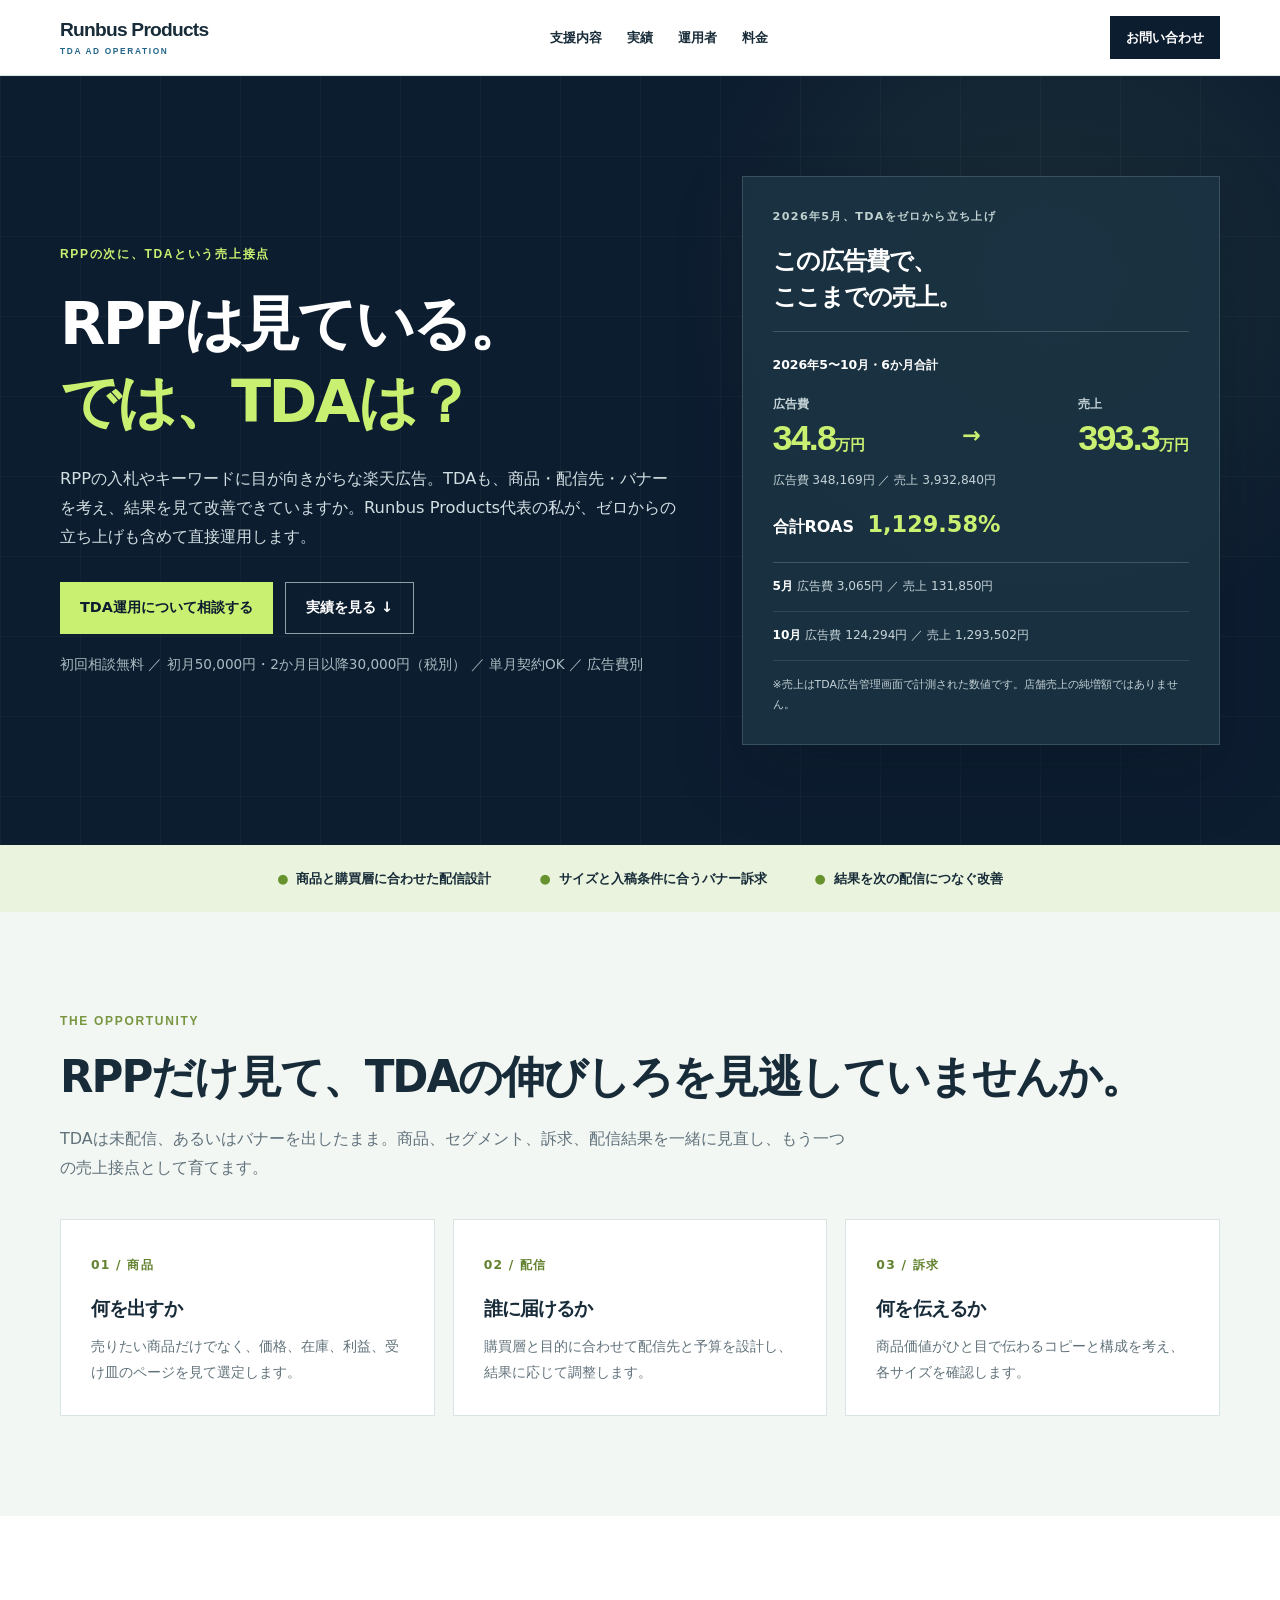
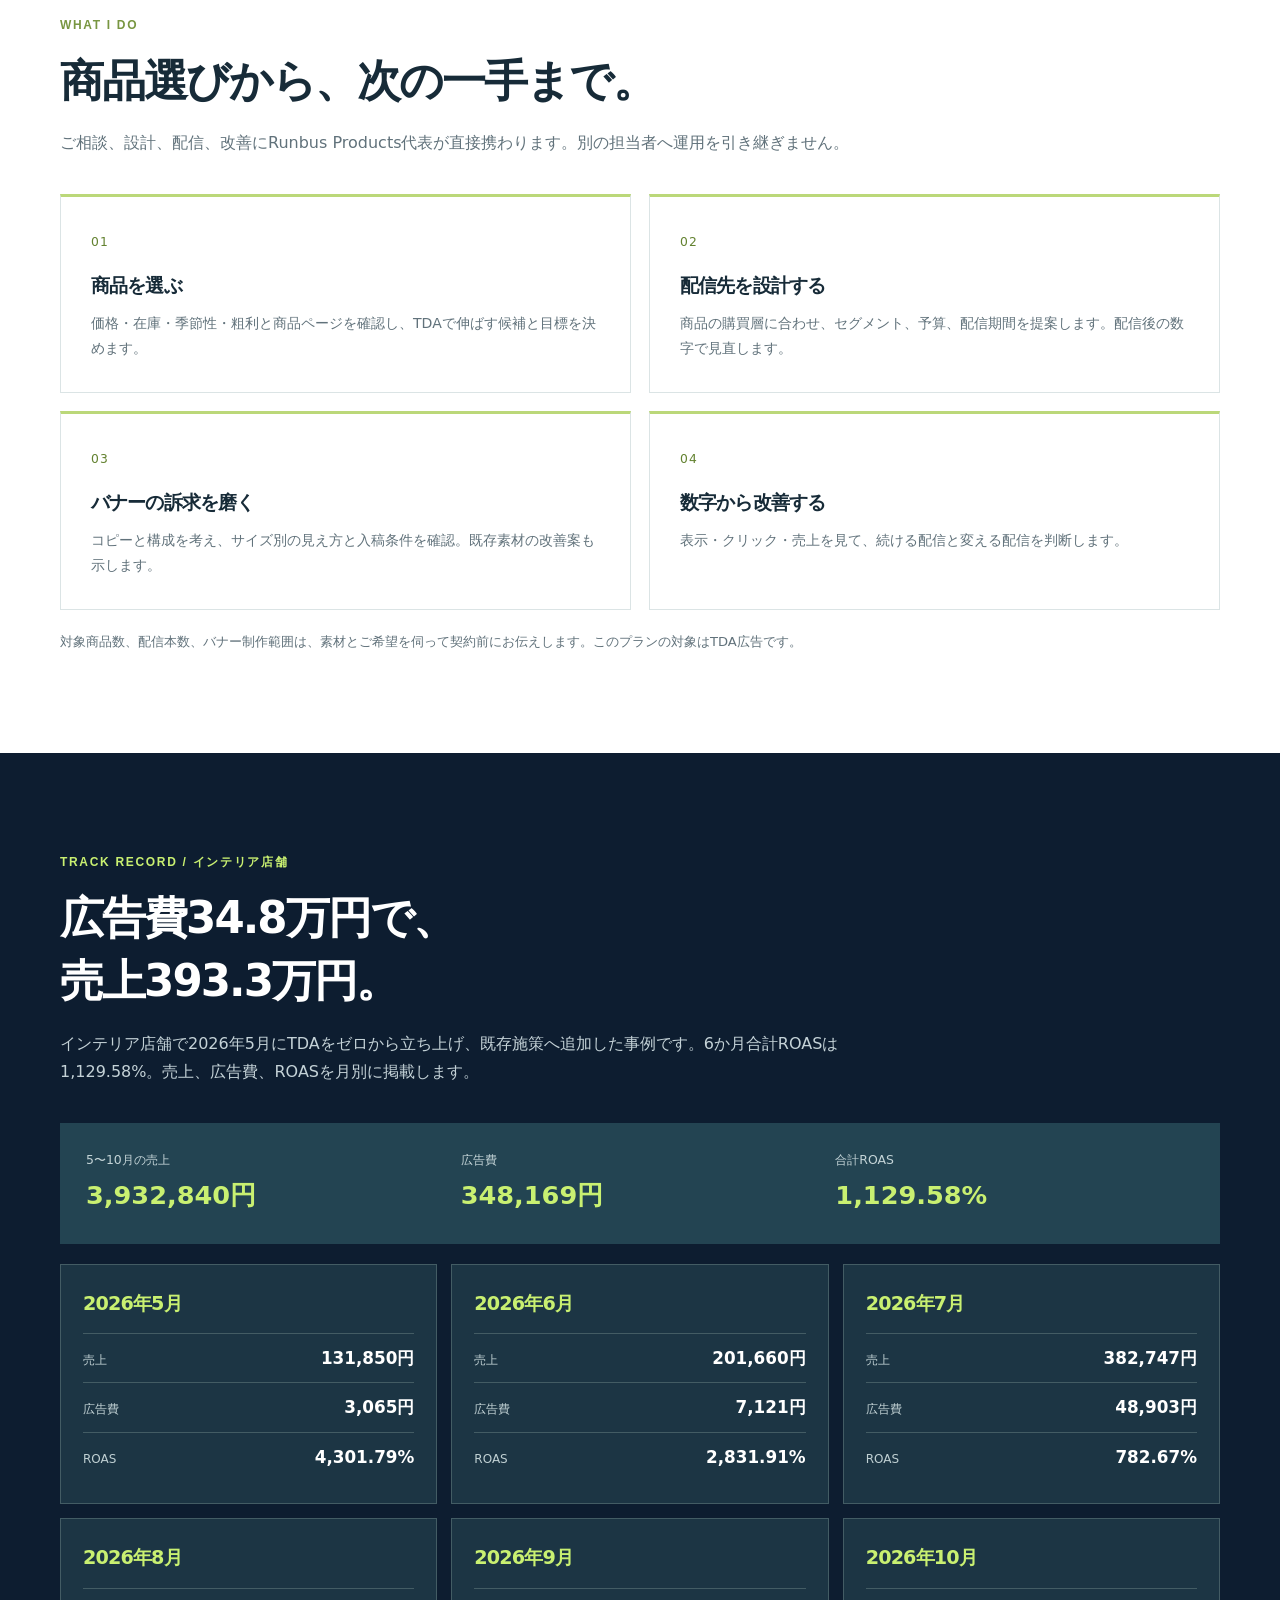
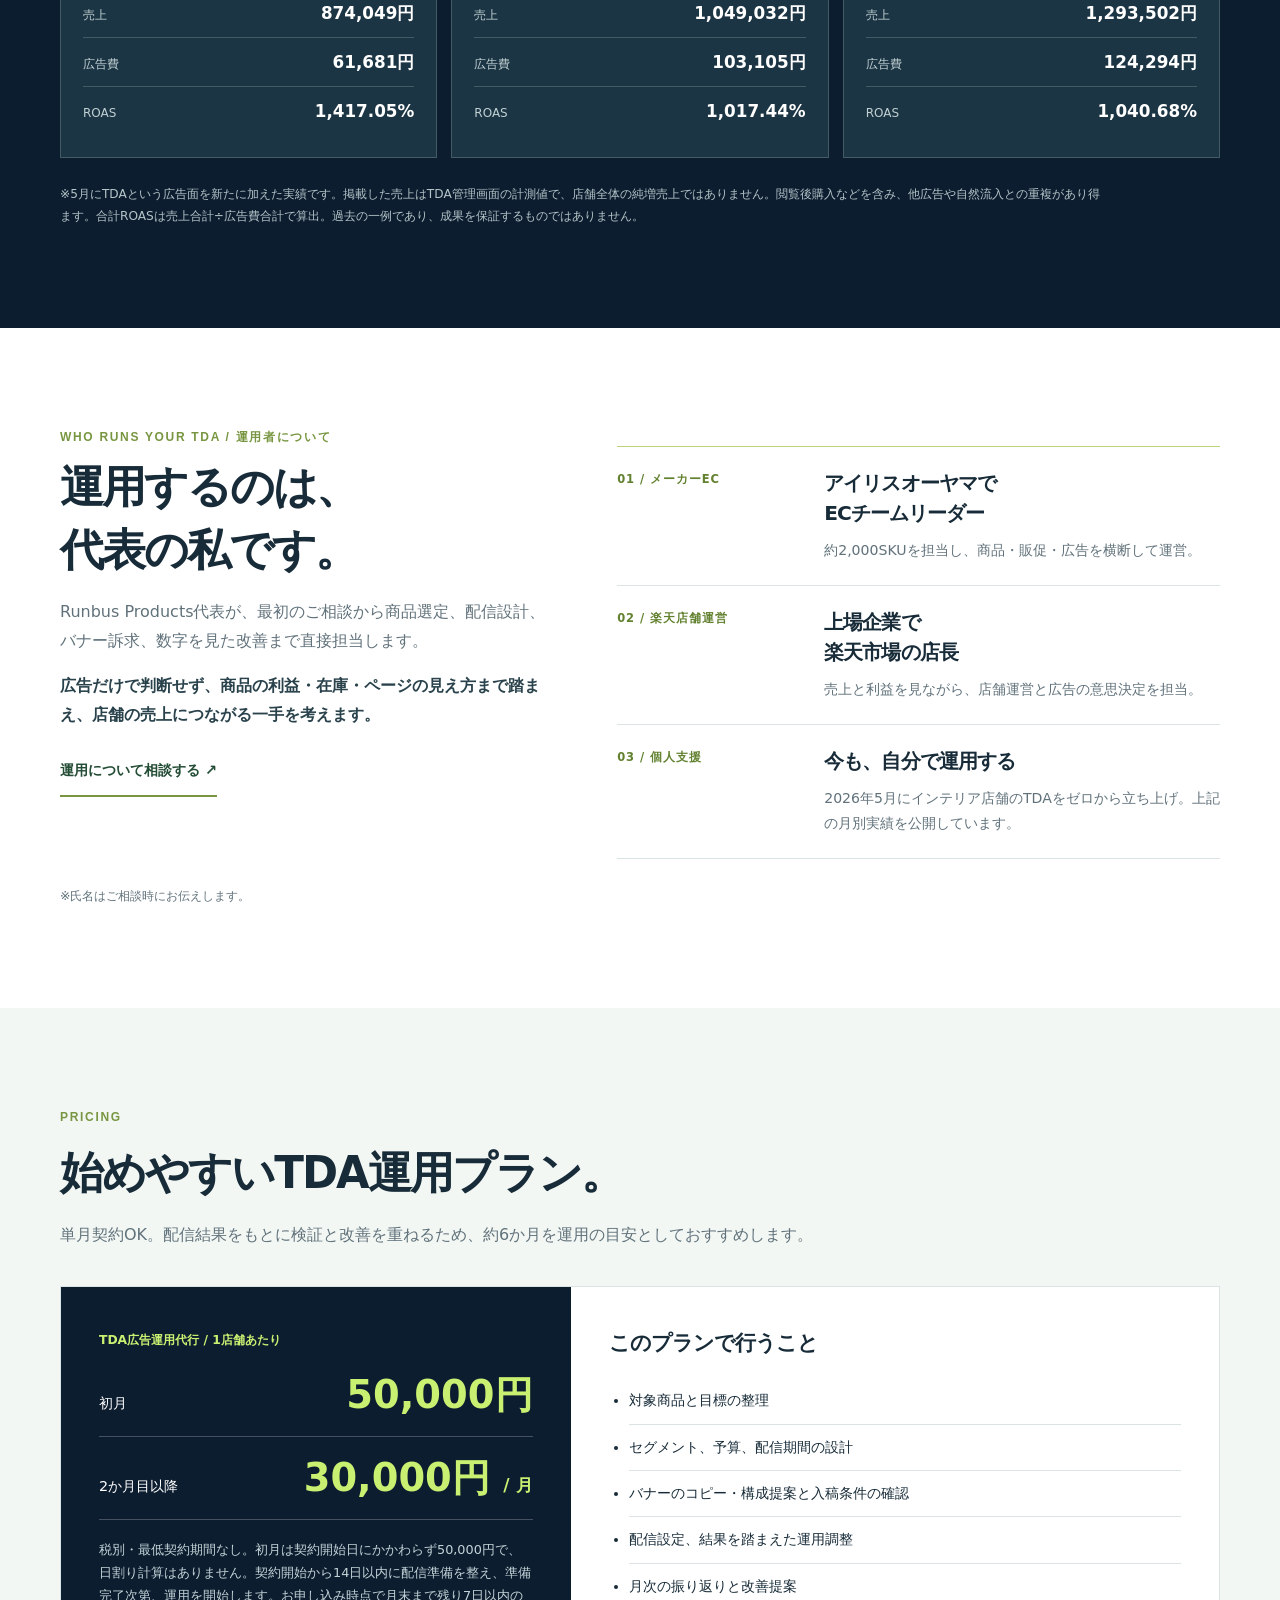
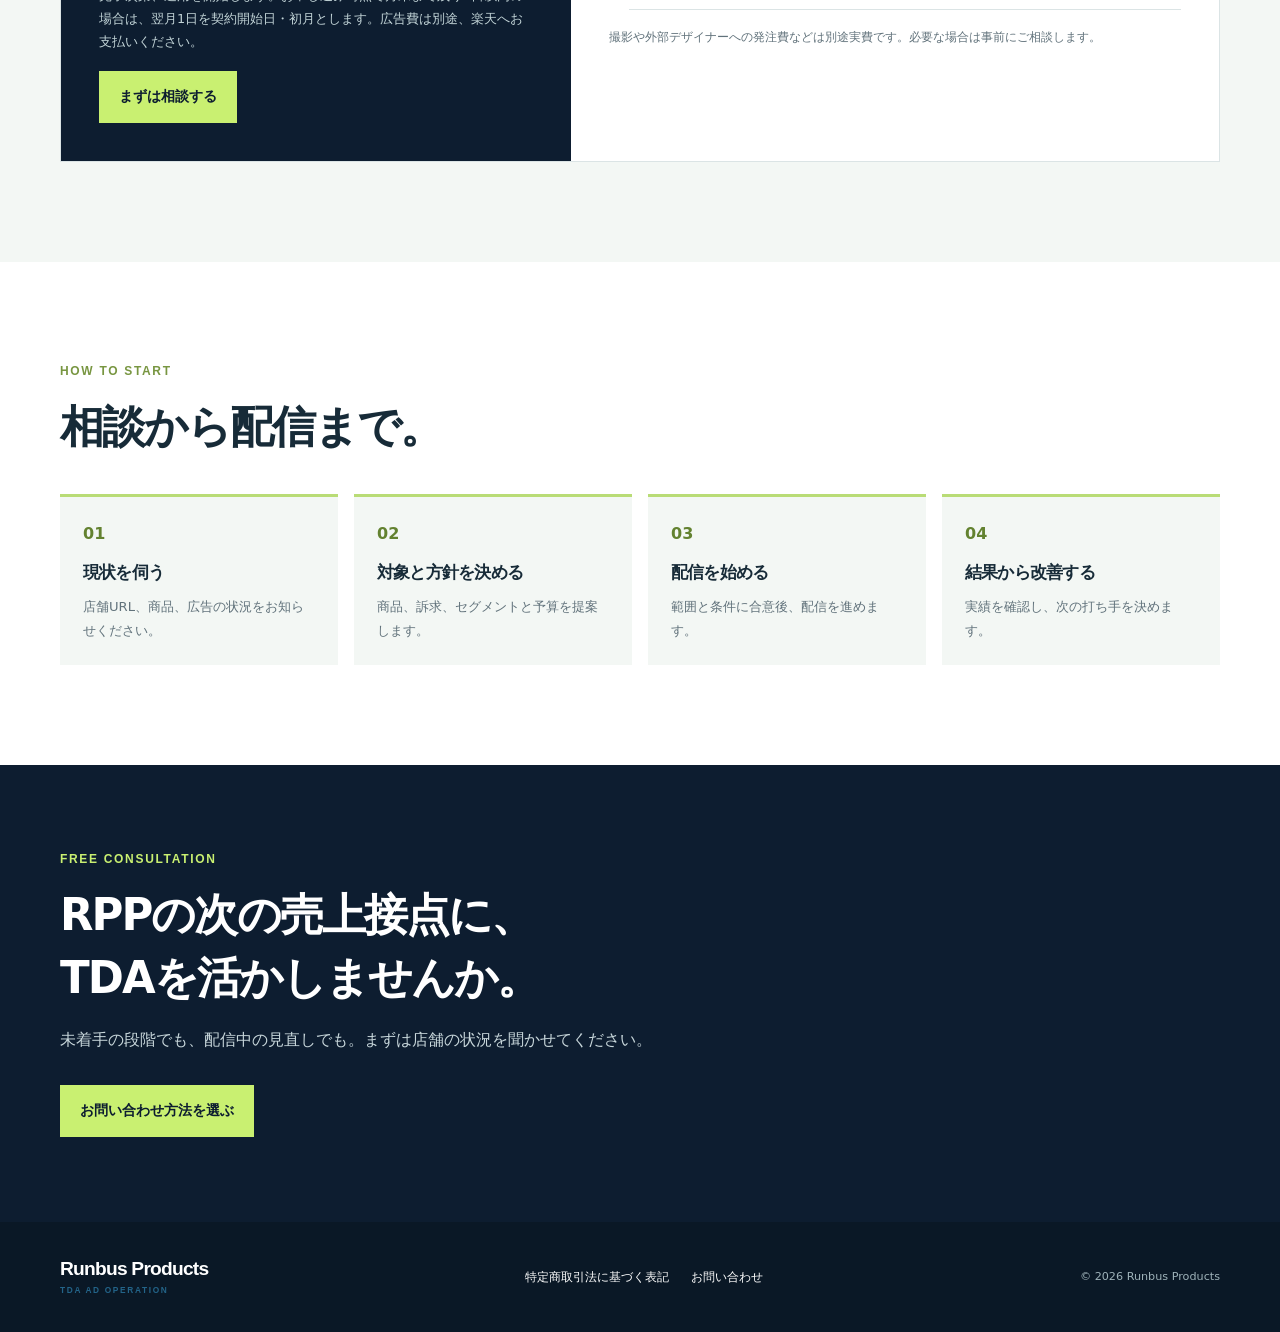
==== index.html @ 8503892c "Add files via upload" ====
<!doctype html>
<html lang="ja"><head><meta charset="utf-8"><meta name="viewport" content="width=device-width,initial-scale=1"><title>楽天TDA広告運用プラン｜Runbus Products</title><meta name="description" content="Runbus Productsの楽天TDA広告運用プラン。代表が直接支援します。"><style>:root{--navy:#102a3c;--deep:#0b1e2c;--blue:#236489;--lime:#d2ec73;--paper:#f8f7f2;--white:#fff;--muted:#53616b;--line:#d9e0e2;--gutter:clamp(1.25rem,5.8vw,6rem)}
*{box-sizing:border-box}html{scroll-behavior:smooth;scroll-padding-top:5rem}body{margin:0;background:var(--paper);color:var(--navy);font-family:"Hiragino Kaku Gothic ProN","Yu Gothic",Meiryo,system-ui,sans-serif;line-height:1.8;-webkit-font-smoothing:antialiased}main{overflow:hidden}a{color:inherit;text-decoration:none}a:focus-visible{outline:3px solid #8bc6e6;outline-offset:4px}p,h1,h2,h3{margin:0}button{font:inherit}::selection{background:var(--lime);color:var(--deep)}
.siteHeader{height:5.8rem;padding:0 var(--gutter);display:flex;align-items:center;justify-content:space-between;gap:2rem;background:var(--paper);border-bottom:1px solid var(--line)}.brand{display:flex;flex-direction:column;line-height:1.15;flex-shrink:0}.brand strong{font:800 1.35rem/1.1 Arial,sans-serif;letter-spacing:-.035em}.brand span{font:700 .6rem/1 Arial,sans-serif;letter-spacing:.23em;color:var(--blue);margin-top:.45rem}.siteHeader nav{display:flex;gap:2.2rem;font-size:.85rem;font-weight:700}.siteHeader nav a:hover,footer a:hover{color:var(--blue)}.headerCta{background:var(--navy);color:#fff;padding:.7rem 1.25rem;font-weight:700;font-size:.85rem;white-space:nowrap}.headerCta span{margin-left:1rem}.headerCta:hover{background:var(--blue)}
.hero{display:grid;grid-template-columns:1.08fr .92fr;min-height:650px;max-width:1760px;margin:auto}.heroCopy{padding:clamp(4rem,8vw,8rem) clamp(2rem,5.8vw,6rem);display:flex;flex-direction:column;justify-content:center}.eyebrow,.sectionEyebrow{font:800 .72rem/1.5 Arial,sans-serif;letter-spacing:.18em;color:var(--blue)}.eyebrow span{display:inline-block;width:1.3rem;border-top:2px solid var(--blue);vertical-align:middle;margin-right:.6rem}.hero h1{font-size:clamp(2.6rem,4.1vw,5.2rem);line-height:1.33;letter-spacing:-.055em;margin:1.8rem 0 1.7rem;font-weight:800}.hero h1 em{font-style:normal;background:linear-gradient(transparent 70%,var(--lime) 70%)}.heroLead{max-width:41rem;font-size:1.05rem;color:#465862}.heroActions{display:flex;align-items:center;gap:2rem;margin-top:2.5rem}.button{display:inline-flex;align-items:center;justify-content:space-between;gap:2.5rem;padding:1rem 1.35rem;font-weight:700}.button.primary{background:var(--navy);color:#fff}.button:hover{background:var(--blue)}.textLink{font-weight:700;border-bottom:1px solid var(--navy);padding:.6rem 0}.textLink span{margin-left:.6rem}.heroFoot{font-size:.78rem;color:var(--muted);margin-top:1.3rem}.heroPanel{position:relative;display:flex;flex-direction:column;justify-content:space-between;background:var(--navy);color:#fff;padding:clamp(2rem,4vw,4rem);overflow:hidden}.heroPanel:before{content:"";position:absolute;width:47vw;height:47vw;border-radius:50%;border:1px solid rgba(210,236,115,.22);right:-20vw;top:-19vw;box-shadow:0 0 0 7vw rgba(210,236,115,.035),0 0 0 14vw rgba(210,236,115,.025)}.heroPanel>p{position:relative;font:800 .8rem/1.4 Arial,sans-serif;letter-spacing:.22em;color:var(--lime)}.heroStatement{position:relative;display:grid;grid-template-columns:8rem 1fr;align-items:center;gap:.3rem 1rem;padding:3rem 0}.heroStatement span{font-size:.75rem;color:#9fb7c3}.heroStatement strong{font-size:clamp(2.6rem,4.3vw,5.4rem);line-height:1.45;letter-spacing:-.05em}.heroPanelBottom{display:flex;justify-content:space-between;align-items:end;position:relative;border-top:1px solid #426070;padding-top:1.5rem;color:#c9d7de}.heroPanelBottom>span:first-child{font-size:.95rem}.heroMark{font:900 3.5rem/1 Arial,sans-serif;color:var(--lime)}.heroMark span{font-size:1rem;margin-left:.1rem}.proofStrip{display:flex;align-items:center;justify-content:center;flex-wrap:wrap;gap:.8rem 3rem;padding:1.2rem var(--gutter);background:var(--lime);font-size:.81rem;font-weight:800}.proofStrip span:before{content:"●";margin-right:.55rem;font-size:.55rem}
.section{padding:clamp(5rem,9vw,9rem) var(--gutter);display:grid;grid-template-columns:minmax(8rem,.25fr) minmax(0,1fr);gap:2rem;max-width:1600px;margin:auto}.sectionLabel{font:800 .8rem/1.3 Arial,sans-serif;letter-spacing:.12em;color:var(--blue);padding-top:.5rem}.sectionLabel span{display:block;margin-top:.5rem;font-size:.65rem}.sectionLabel.light{color:var(--lime)}.sectionEyebrow{margin-bottom:1rem}.section h2,.contact h2{font-size:clamp(2rem,3.4vw,4rem);line-height:1.45;letter-spacing:-.045em;font-weight:800}.intro>div:last-child>p:not(.sectionEyebrow){color:var(--muted);max-width:50rem;margin-top:2rem}.approachSteps{display:grid;grid-template-columns:repeat(3,1fr);gap:1.5rem;margin-top:3rem;border-top:2px solid var(--navy);padding-top:1.7rem}.approachSteps div{display:flex;flex-direction:column;gap:.4rem}.approachSteps b{color:var(--blue);font:800 .75rem Arial,sans-serif}.approachSteps strong{font-size:1.1rem}.approachSteps span{color:var(--muted);font-size:.8rem}
.results{max-width:none;background:var(--deep);color:#fff}.resultsBody{max-width:1150px}.results .sectionEyebrow{color:var(--lime)}.resultsIntro{max-width:46rem;color:#bfd0d8;margin-top:1.4rem}.caseCard{background:#153247;border:1px solid #365367;margin-top:3.5rem;padding:clamp(1.4rem,3.2vw,3rem)}.caseCard.second{margin-top:2rem}.caseHeader{display:grid;grid-template-columns:minmax(0,1.3fr) minmax(15rem,.7fr);gap:2rem;align-items:end;border-bottom:1px solid #3d5a6c;padding-bottom:2rem}.caseNumber{color:var(--lime);font:800 .7rem Arial,sans-serif;letter-spacing:.17em}.caseHeader h3{font-size:clamp(1.5rem,2.2vw,2.5rem);line-height:1.5;margin:.65rem 0;font-weight:800}.caseHeader p{color:#bed0d9;max-width:40rem}.caseHighlight{display:flex;flex-direction:column}.caseHighlight small{color:#bfd0d8}.caseHighlight strong{font:800 clamp(3rem,5vw,5.5rem)/1.25 Arial,sans-serif;color:var(--lime);letter-spacing:-.07em;white-space:nowrap}.caseHighlight strong span{font-size:1.1rem;letter-spacing:0;margin-left:.35rem}.caseHighlight>span{font-size:.72rem;color:#bfd0d8}.chartTitle{display:flex;justify-content:space-between;gap:1rem;align-items:baseline;margin:2rem 0 1rem}.chartTitle b{font-size:.95rem}.chartTitle span{font-size:.75rem;color:#b8cbd5}.chartScroll{overflow-x:auto;scrollbar-color:#7891a2 var(--deep)}.tdaChart{height:290px;min-width:550px;position:relative;display:flex;padding:1.8rem 0 1.8rem 2rem}.chartGrid{position:absolute;inset:1.8rem 0 2.7rem 2rem;display:flex;flex-direction:column;justify-content:space-between;color:#879eac;font-size:.7rem;background:repeating-linear-gradient(to bottom,transparent 0,transparent calc(33.333% - 1px),#456172 calc(33.333% - 1px),#456172 33.333%)}.chartGrid span{position:relative;left:-2rem;transform:translateY(-50%)}.tdaBars{position:relative;z-index:1;display:grid;grid-template-columns:repeat(6,1fr);gap:clamp(.5rem,2vw,2rem);width:100%;align-items:end}.tdaColumn{height:100%;display:flex;flex-direction:column;justify-content:end;text-align:center;min-width:0}.tdaColumn strong{font:800 1rem Arial,sans-serif;color:#fff;white-space:nowrap;margin-bottom:.35rem}.tdaColumn strong small{font-size:.58rem;font-weight:500}.tdaBar{background:linear-gradient(#d2ec73,#99c351);min-height:5px;flex:none}.tdaColumn>span{font-size:.75rem;padding-top:.4rem}.caseFoot{margin-top:1rem}.caseFoot p,.chartNote{font-size:.78rem;color:#bed0d9}.metricTableWrap{overflow-x:auto;margin:1rem 0}.metricTableWrap table{border-collapse:collapse;width:100%;min-width:680px;font-size:.72rem;white-space:nowrap}.metricTableWrap caption{text-align:left;font-weight:800;padding:.6rem 0}.metricTableWrap th,.metricTableWrap td{border-bottom:1px solid #446074;padding:.45rem .5rem;text-align:right}.metricTableWrap th:first-child{text-align:left}.caseCard small{display:block;color:#a8bdc9;font-size:.72rem;line-height:1.7}.storeChart{min-width:840px}.storePlot{position:relative;height:270px;margin:0 1rem 0 3.5rem;border-bottom:1px solid #526b7b}.storeGrid{position:absolute;inset:0 0 1.6rem 0;color:#9db2bf;font-size:.7rem;display:flex;flex-direction:column;justify-content:space-between;background:linear-gradient(to bottom,transparent 0,transparent calc(50% - 1px),#627a89 calc(50% - 1px),#627a89 50%,transparent 50%)}.storeGrid span{position:relative;left:-3.5rem;transform:translateY(-50%)}.salesBars{position:absolute;inset:0;display:grid;grid-template-columns:repeat(10,1fr);gap:1.1rem;align-items:end}.salesColumn{height:100%;display:flex;flex-direction:column;justify-content:end;text-align:center}.salesBar{background:#376d8a;opacity:.85;min-height:5px}.salesColumn span{font-size:.72rem;padding-top:.25rem}.yoyLine{position:absolute;inset:0;width:100%;height:calc(100% - 1.6rem);overflow:visible;pointer-events:none}.storeValues{display:grid;grid-template-columns:repeat(10,1fr);gap:.4rem;margin:1rem 1rem 1.5rem 3.5rem;text-align:center}.storeValues div{display:flex;flex-direction:column}.storeValues span{font-size:.7rem;color:#b9cbd5}.storeValues strong{font:800 .72rem Arial,sans-serif}.storeValues .positive{color:var(--lime)}.storeValues .negative{color:#fac4b4}.chartNote{margin:0 0 1rem}
.experienceLead{max-width:52rem;color:var(--muted);margin:1.8rem 0 2.5rem}.experienceGrid{display:grid;grid-template-columns:1fr 1fr;gap:1rem}.experienceGrid>div{padding:2rem;background:#ecf0ec;border-top:3px solid var(--navy)}.experienceGrid span{display:block;color:var(--blue);font:800 .65rem Arial,sans-serif;letter-spacing:.17em}.experienceGrid strong{display:block;margin:1.3rem 0 .6rem;font-size:1.35rem}.experienceGrid p{color:var(--muted);font-size:.9rem}.experienceNote{font-size:.75rem;color:var(--muted);margin-top:1rem}.challenges{background:#eaf0ec;max-width:none}.challengeList{border-top:2px solid var(--navy);margin:2.5rem 0}.challengeList article{display:grid;grid-template-columns:3rem 1fr 1.5rem;gap:1rem;padding:1.5rem 0;border-bottom:1px solid #bdccc8}.challengeList article>span{color:var(--blue);font:800 .8rem Arial,sans-serif}.challengeList h3{font-size:1.15rem}.challengeList p{color:var(--muted);font-size:.88rem;margin-top:.3rem}.challengeList b{font-weight:400}.scopeText{color:var(--muted);max-width:54rem}
.contact{padding:clamp(4rem,8vw,8rem) var(--gutter);background:var(--blue);color:#fff;display:grid;grid-template-columns:1.2fr .8fr;gap:4rem}.contact .sectionEyebrow{color:var(--lime)}.contact h2{margin-bottom:1.5rem}.contact p:not(.sectionEyebrow){max-width:38rem;color:#dfebf1}.contactActions{display:flex;flex-direction:column;justify-content:center;gap:.8rem}.contactActions a{display:flex;justify-content:space-between;background:#fff;color:var(--navy);padding:1rem 1.2rem;font-weight:800}.contactActions a:first-child{background:var(--lime)}.contactActions a:hover{filter:brightness(.92)}.contactActions small{color:#d3e6ef;line-height:1.7}footer{display:flex;align-items:center;justify-content:space-between;flex-wrap:wrap;gap:1.5rem;padding:2.5rem var(--gutter);background:var(--paper)}footer>div{display:flex;gap:1.5rem;font-size:.78rem}footer small{color:var(--muted)}
.legalPage{max-width:900px;margin:auto;padding:5rem var(--gutter)}.legalPage h1{font-size:clamp(2rem,4vw,3rem);line-height:1.4;margin-bottom:2rem}.legalPage dl{margin:0;border-top:2px solid var(--navy)}.legalPage dl div{display:grid;grid-template-columns:12rem 1fr;gap:2rem;padding:1rem 0;border-bottom:1px solid var(--line)}.legalPage dt{font-weight:800}.legalPage dd{margin:0}.legalPage a{color:var(--blue);text-decoration:underline}.legalIntro{margin-bottom:2rem;color:var(--muted)}
@media(max-width:1050px){.siteHeader nav{display:none}.hero{grid-template-columns:1fr 1fr}.hero h1{font-size:clamp(2.2rem,4vw,3.5rem)}.section{grid-template-columns:8rem 1fr}.caseHeader{grid-template-columns:1fr}.caseHighlight{border-top:1px solid #456272;padding-top:1rem}}
@media(max-width:760px){.hero{grid-template-columns:1fr}.heroCopy{padding:4.5rem var(--gutter)}.heroPanel{min-height:460px}.heroStatement{grid-template-columns:7rem 1fr;padding:2rem 0}.proofStrip{justify-content:flex-start;gap:.3rem 1rem}.proofStrip span{width:calc(50% - .5rem);font-size:.7rem}.section{display:block}.sectionLabel{margin-bottom:2.5rem}.sectionLabel span{display:inline;margin-left:.7rem}.approachSteps{grid-template-columns:1fr;gap:1.5rem}.experienceGrid,.contact{grid-template-columns:1fr}.contact{gap:2rem}.contactActions{max-width:34rem}}
@media(max-width:520px){.siteHeader{height:4.8rem}.brand strong{font-size:1.05rem}.brand span{font-size:.52rem}.headerCta{padding:.55rem .7rem;font-size:.75rem}.headerCta span{margin-left:.3rem}.hero h1{font-size:clamp(2.1rem,8.3vw,3rem)}.heroLead{font-size:.94rem}.heroActions{gap:1.2rem;flex-wrap:wrap}.heroPanel{min-height:390px}.heroStatement strong{font-size:2.6rem}.proofStrip span{width:100%}.section{padding-top:4.7rem;padding-bottom:4.7rem}.section h2,.contact h2{font-size:1.9rem}.caseCard{padding:1.25rem;margin-inline:-.35rem}.chartTitle{flex-direction:column;gap:.2rem}.caseHighlight strong{font-size:3.4rem}.experienceGrid>div{padding:1.4rem}.challengeList article{grid-template-columns:2rem 1fr 1rem;gap:.5rem}.legalPage{padding-block:3rem}.legalPage dl div{grid-template-columns:1fr;gap:.3rem}footer{align-items:flex-start;flex-direction:column}}
@media(prefers-reduced-motion:reduce){html{scroll-behavior:auto}}
.tdaEntry{background:#eaf3dd;display:flex;align-items:center;justify-content:space-between;gap:3rem;padding:clamp(3rem,6vw,5rem) var(--gutter)}.tdaEntry>div{max-width:760px}.tdaEntryKicker{font:800 .7rem Arial,sans-serif;letter-spacing:.14em;color:#537b29}.tdaEntry h2{font-size:clamp(2rem,3.4vw,3.2rem);line-height:1.35;margin:1rem 0}.tdaEntry p{color:#455960}.tdaEntry>a{background:var(--navy);color:#fff;white-space:nowrap;padding:1rem 1.3rem;font-weight:800}.tdaEntry>a span{margin-left:1.5rem}.tdaEntry>a:hover{background:var(--blue)}@media(max-width:760px){.tdaEntry{align-items:flex-start;flex-direction:column;gap:1.5rem}.tdaEntry>a{white-space:normal}}

.tdaPage{background:#fff;color:#172b38;line-height:1.8}.tdaPage *{box-sizing:border-box}.tdaWrap{max-width:1160px;width:calc(100% - 48px);margin:auto}.tdaHeader{min-height:76px;display:flex;align-items:center;justify-content:space-between;gap:24px;padding:12px max(24px,calc((100vw - 1160px)/2));border-bottom:1px solid #dbe4e5;background:#fff}.tdaBrand{font:900 1.2rem/1.15 Arial,sans-serif;letter-spacing:-.04em;white-space:nowrap}.tdaBrand small{display:block;font-size:.52rem;letter-spacing:.2em;color:#236489;margin-top:6px}.tdaHeader nav{display:flex;gap:25px;font-size:.82rem;font-weight:800}.tdaHeader a:hover,.tdaFooter a:hover{color:#537b29}.tdaHeaderAction{background:#0d1d30;color:#fff;padding:10px 16px;font-size:.8rem;font-weight:800;white-space:nowrap}.tdaHeaderAction:hover{color:#c9f071!important}.tdaHero{background:#0d1d30;color:#fff;background-image:linear-gradient(#d7fcdd08 1px,transparent 1px),linear-gradient(90deg,#d7fcdd08 1px,transparent 1px);background-size:80px 80px}.tdaHeroInner{max-width:1160px;width:calc(100% - 48px);margin:auto;display:grid;grid-template-columns:1.13fr .87fr;align-items:center;gap:60px;padding:100px 0}.tdaKicker{color:#789641;font:850 .75rem/1.5 Arial,sans-serif;letter-spacing:.14em;text-transform:uppercase}.tdaHero .tdaKicker,.tdaResults .tdaKicker,.tdaEnd .tdaKicker{color:#c9f071}.tdaPage h1,.tdaPage h2,.tdaPage h3{letter-spacing:-.045em}.tdaHero h1{font-size:clamp(2.5rem,4.6vw,4rem);line-height:1.33;margin:22px 0;font-weight:900}.tdaHero h1 em{font-style:normal;color:#c9f071}.tdaHeroLead{color:#d2dfe2;font-size:1.02rem;max-width:630px}.tdaActions{display:flex;gap:12px;flex-wrap:wrap;margin-top:30px}.tdaButton{display:inline-flex;justify-content:center;align-items:center;min-height:52px;padding:12px 20px;font-weight:850;font-size:.9rem;transition:transform .2s;line-height:1.5}.tdaButton:hover{transform:translateY(-2px)}.tdaLime{background:#c9f071;color:#0d1d30}.tdaOutline{border:1px solid #8ca0a8;color:#fff}.tdaHeroNote{color:#a9bbc0;font-size:.75rem;margin-top:18px}.tdaHeroBoard{border:1px solid #66808966;background:#1b3343e8;padding:30px;box-shadow:0 30px 60px #07131e44}.tdaBoardLabel{font-size:.7rem;letter-spacing:.12em;font-weight:800;color:#c0d1d0}.tdaHeroBoard h2{font-size:1.5rem;line-height:1.5;margin:16px 0}.tdaBoardMetric{border-block:1px solid #78909a66;padding:18px 0}.tdaBoardMetric span{font-size:.78rem;font-weight:800}.tdaBoardMetric strong{display:block;color:#c9f071;font:900 clamp(2.5rem,4vw,3.3rem)/1.3 Arial,sans-serif;letter-spacing:-.05em}.tdaBoardMetric strong small{font-size:.5em}.tdaBoardMetric p,.tdaBoardRows p,.tdaHeroBoard>small{font-size:.76rem;color:#c5d3d7}.tdaBoardRows p{border-bottom:1px solid #647d834f;padding:13px 0;margin:0}.tdaBoardRows b{color:#fff}.tdaHeroBoard>small{display:block;margin-top:14px;font-size:.68rem}.tdaRibbon{display:flex;justify-content:center;gap:3rem;padding:22px 24px;background:#eaf3dd;font-size:.8rem;font-weight:800}.tdaRibbon span:before{content:"●";color:#67932e;margin-right:.5rem}.tdaSection{padding:100px 0;scroll-margin-top:20px}.tdaSection h2,.tdaEnd h2{font-size:clamp(2rem,3.4vw,2.8rem);line-height:1.45;margin:16px 0}.tdaLead{color:#61727b;max-width:800px;margin-bottom:36px}.tdaProblem,.tdaPriceSection{background:#f3f7f4}.tdaThree{display:grid;grid-template-columns:repeat(3,1fr);gap:18px}.tdaThree article,.tdaServiceGrid article{background:#fff;border:1px solid #dbe4e5;padding:30px}.tdaThree b,.tdaServiceGrid span{font-size:.77rem;color:#638230;letter-spacing:.1em}.tdaThree h3,.tdaServiceGrid h3{font-size:1.2rem;margin:13px 0 8px}.tdaThree p,.tdaServiceGrid p{font-size:.88rem;color:#61727b}.tdaServiceGrid{display:grid;grid-template-columns:repeat(2,1fr);gap:18px}.tdaServiceGrid article{border-top:3px solid #bbd879}.tdaServiceFoot{margin-top:20px;color:#61727b;font-size:.82rem}.tdaResults{background:#0d1d30;color:#fff}.tdaResults .tdaLead{color:#c4d2d7}.tdaTotals{display:grid;grid-template-columns:repeat(3,1fr);gap:16px;background:#234452;padding:26px;margin:36px 0 20px}.tdaTotals small{display:block;color:#c4d4d7;font-size:.78rem}.tdaTotals strong{display:block;color:#c9f071;font-size:clamp(1.15rem,2vw,1.7rem);white-space:nowrap}.tdaMonthGrid{display:grid;grid-template-columns:repeat(3,1fr);gap:14px}.tdaMonthGrid article{background:#1c3544;border:1px solid #435c64;padding:22px}.tdaMonthGrid h3{color:#c9f071;font-size:1.2rem;margin-bottom:12px}.tdaMonthGrid dl{margin:0}.tdaMonthGrid dl div{display:flex;justify-content:space-between;align-items:baseline;gap:8px;border-top:1px solid #435c64;padding:9px 0}.tdaMonthGrid dt{font-size:.75rem;color:#c0d0d3}.tdaMonthGrid dd{margin:0;font-size:1.05rem;font-weight:800;white-space:nowrap}.tdaResultsNote{font-size:.76rem;color:#b4c4c7;margin-top:26px;max-width:1050px}.tdaPricing{display:grid;grid-template-columns:.88fr 1.12fr;border:1px solid #dbe4e5;background:#fff}.tdaPriceCard{background:#0d1d30;color:#fff;padding:38px}.tdaPriceCard>span{font-size:.77rem;color:#c9f071;font-weight:800}.tdaPriceCard>div{display:flex;justify-content:space-between;align-items:baseline;gap:8px;padding:18px 0;border-bottom:1px solid #ffffff3b}.tdaPriceCard small{font-size:.9rem}.tdaPriceCard strong{font-size:clamp(1.8rem,3vw,2.6rem);line-height:1.2;white-space:nowrap;color:#c9f071}.tdaPriceCard em{font-size:.45em;font-style:normal}.tdaPriceCard p{font-size:.8rem;color:#c2d4d7;margin:18px 0}.tdaPriceDetails{padding:38px}.tdaPriceDetails h3{font-size:1.3rem}.tdaPriceDetails ul{padding-left:1.3rem}.tdaPriceDetails li{padding:10px 0;border-bottom:1px solid #dbe4e5;font-size:.88rem}.tdaPriceDetails p{font-size:.78rem;color:#61727b}.tdaFlow{background:#fff}.tdaFour{display:grid;grid-template-columns:repeat(4,1fr);gap:16px;margin-top:35px}.tdaFour div{padding:23px;background:#f3f7f4;border-top:3px solid #b9dc76}.tdaFour b{color:#638230}.tdaFour h3{font-size:1.05rem;margin:8px 0}.tdaFour p{font-size:.82rem;color:#61727b}.tdaBeyond{background:#eaf3dd}.tdaBeyond p:not(.tdaKicker){max-width:800px;color:#455960}.tdaBeyond a{display:inline-block;background:#0d1d30;color:#fff;padding:14px 20px;font-weight:800;margin-top:24px}.tdaEnd{background:#0d1d30;color:#fff;padding:85px 0}.tdaEnd p:not(.tdaKicker){color:#c8d7db}.tdaFooter{background:#0a1826;color:#fff;display:flex;justify-content:space-between;align-items:center;gap:24px;padding:36px max(24px,calc((100vw - 1160px)/2))}.tdaFooter>div{display:flex;gap:22px;font-size:.78rem}.tdaFooter>small{font-size:.7rem;color:#9eb2b9}
@media(max-width:980px){.tdaHeader nav{gap:12px}.tdaHeroInner{gap:24px}.tdaMonthGrid{grid-template-columns:repeat(2,1fr)}.tdaFour{grid-template-columns:repeat(2,1fr)}}
@media(max-width:720px){.tdaHeader{min-height:66px}.tdaHeader nav{display:none}.tdaHeroInner{display:block;padding:65px 0}.tdaHeroBoard{margin-top:38px}.tdaRibbon{display:block;padding:12px 24px}.tdaRibbon span{display:block;padding:8px 0}.tdaSection{padding:70px 0}.tdaThree,.tdaServiceGrid,.tdaPricing{grid-template-columns:1fr}.tdaTotals{gap:6px;padding:18px}.tdaTotals strong{font-size:clamp(.85rem,3.4vw,1.3rem)}.tdaFooter{align-items:flex-start;flex-direction:column}}
@media(max-width:520px){.tdaWrap,.tdaHeroInner{width:calc(100% - 36px)}.tdaHeader{padding:10px 18px}.tdaBrand{font-size:1rem}.tdaHeaderAction{font-size:.72rem;padding:8px 10px}.tdaHero h1{font-size:clamp(2.2rem,9vw,3rem)}.tdaHeroBoard{padding:22px}.tdaActions .tdaButton{width:100%}.tdaThree article,.tdaServiceGrid article{padding:22px}.tdaMonthGrid{grid-template-columns:1fr}.tdaTotals{grid-template-columns:1fr;gap:12px}.tdaTotals strong{font-size:1.45rem}.tdaFour{gap:10px}.tdaFour div{padding:15px}.tdaPriceCard,.tdaPriceDetails{padding:26px}.tdaPriceCard strong{font-size:1.8rem}.tdaFooter>div{flex-wrap:wrap}}
@media(prefers-reduced-motion:reduce){.tdaButton{transition:none}}
.tdaMoneyFlow{display:flex;align-items:end;gap:10px;justify-content:space-between;margin:14px 0 8px}.tdaMoneyFlow>div{min-width:0}.tdaMoneyFlow small{display:block;color:#c5d3d7;font-size:.78rem;font-weight:800}.tdaMoneyFlow strong{font-size:clamp(1.8rem,2.8vw,2.6rem);white-space:nowrap}.tdaMoneyFlow strong em{font-size:.43em;font-style:normal;letter-spacing:0}.tdaMoneyFlow>span{font-size:1.4rem;color:#c9f071;padding-bottom:7px}.tdaBoardMetric .tdaBoardRoas{font-size:1rem;font-weight:800;color:#fff;margin-top:12px}.tdaBoardRoas b{font-size:1.4rem;color:#c9f071;margin-left:8px}
@media(max-width:520px){.tdaMoneyFlow strong{font-size:clamp(1.7rem,8vw,2.4rem)}.tdaMoneyFlow{gap:4px}.tdaMoneyFlow>span{font-size:1.1rem}}

/* Keep the headline numbers and their units together across narrow screens. */
.tdaNoBreak{display:inline-block;white-space:nowrap}.tdaSection h2,.tdaEnd h2{text-wrap:balance}.tdaHeroNote{font-size:.85rem}
@media(max-width:520px){.tdaHero h1{font-size:clamp(1.9rem,8.4vw,2.75rem)}.tdaHeroBoard h2{font-size:clamp(1.15rem,5.4vw,1.5rem)}.tdaSection h2{font-size:clamp(1.65rem,7vw,2.1rem)}.tdaEnd h2{font-size:clamp(1.6rem,6.8vw,2rem)}.tdaPriceCard>div{align-items:flex-start;flex-direction:column;gap:4px}.tdaPriceCard strong{font-size:clamp(1.8rem,8vw,2.3rem)}}

/* Entrance and scroll motion are progressive: the page stays readable without JS. */
@keyframes tdaEnter{from{opacity:0;transform:translateY(18px)}to{opacity:1;transform:translateY(0)}}
@keyframes tdaFloat{0%,100%{transform:translate3d(0,0,0)}50%{transform:translate3d(-24px,18px,0)}}
@keyframes tdaNudge{0%,100%{transform:translateX(0)}50%{transform:translateX(5px)}}
.tdaHero{position:relative;overflow:hidden}.tdaHero:after{content:"";pointer-events:none;position:absolute;right:-9rem;top:-11rem;width:min(60vw,750px);height:min(60vw,750px);border-radius:50%;background:radial-gradient(circle,#b2e17e16,transparent 69%);animation:tdaFloat 13s ease-in-out infinite}.tdaHeroInner{position:relative;z-index:1}
.tdaHero .tdaKicker{animation:tdaEnter .6s .05s both}.tdaHero h1{animation:tdaEnter .7s .14s both}.tdaHeroLead{animation:tdaEnter .7s .23s both}.tdaHero .tdaActions{animation:tdaEnter .7s .32s both}.tdaHeroNote{animation:tdaEnter .7s .39s both}.tdaHeroBoard{animation:tdaEnter .8s .28s both}.tdaMoneyFlow>span{animation:tdaNudge 2.5s ease-in-out infinite}
.tdaMotionReady [data-animate]{opacity:0;transform:translateY(22px);transition:opacity .7s ease,transform .7s cubic-bezier(.2,.7,.2,1)}.tdaMotionReady [data-animate].is-visible{opacity:1;transform:translateY(0)}.tdaMotionReady .tdaMonthGrid article:nth-child(3n+2),.tdaMotionReady .tdaThree article:nth-child(2),.tdaMotionReady .tdaServiceGrid article:nth-child(even){transition-delay:.09s}.tdaMotionReady .tdaMonthGrid article:nth-child(3n),.tdaMotionReady .tdaThree article:nth-child(3){transition-delay:.18s}
@media(hover:hover){.tdaThree article,.tdaServiceGrid article,.tdaMonthGrid article,.tdaFour div{transition:transform .25s ease,box-shadow .25s ease,border-color .25s ease}.tdaThree article:hover,.tdaServiceGrid article:hover,.tdaFour div:hover{transform:translateY(-5px);box-shadow:0 18px 32px #132e3b13;border-color:#a9cf6e}.tdaMonthGrid article:hover{transform:translateY(-5px);border-color:#95b957;box-shadow:0 18px 32px #07131e55}.tdaButton:hover{box-shadow:0 12px 25px #07131e30}}
@media(prefers-reduced-motion:reduce){.tdaHero:after,.tdaHero .tdaKicker,.tdaHero h1,.tdaHeroLead,.tdaHero .tdaActions,.tdaHeroNote,.tdaHeroBoard,.tdaMoneyFlow>span{animation:none!important}.tdaMotionReady [data-animate]{opacity:1;transform:none;transition:none}.tdaThree article,.tdaServiceGrid article,.tdaMonthGrid article,.tdaFour div,.tdaButton{transition:none!important}}
@media(hover:hover){.tdaMotionReady .tdaThree article.is-visible:hover,.tdaMotionReady .tdaServiceGrid article.is-visible:hover,.tdaMotionReady .tdaMonthGrid article.is-visible:hover,.tdaMotionReady .tdaFour div.is-visible:hover{transform:translateY(-5px)}}
@media(prefers-reduced-motion:reduce){.tdaMotionReady .tdaThree article.is-visible:hover,.tdaMotionReady .tdaServiceGrid article.is-visible:hover,.tdaMotionReady .tdaMonthGrid article.is-visible:hover,.tdaMotionReady .tdaFour div.is-visible:hover{transform:none}}

/* Operator profile for sales conversations. */
.tdaProfile{background:#fff}.tdaProfileGrid{display:grid;grid-template-columns:.9fr 1.1fr;gap:64px;align-items:start}.tdaProfileIntro h2{margin-top:10px}.tdaProfileIntro .tdaLead{margin-bottom:16px}.tdaProfilePromise{font-size:1rem;font-weight:650;color:#29424b;max-width:530px}.tdaProfileLink{display:inline-block;margin-top:18px;padding:11px 0;border-bottom:2px solid #789641;font-size:.9rem;font-weight:800;color:#244d36}.tdaProfileLink:hover{color:#537b29}.tdaProfileCareer{border-top:1px solid #b9d379}.tdaProfileCareer>div{display:grid;grid-template-columns:185px 1fr;gap:4px 22px;padding:22px 0;border-bottom:1px solid #dbe4e5}.tdaProfileCareer span{grid-row:span 2;color:#638230;font-size:.72rem;font-weight:850;letter-spacing:.08em}.tdaProfileCareer h3{font-size:1.26rem;line-height:1.48;margin:0}.tdaProfileCareer p{color:#61727b;font-size:.88rem;margin:5px 0 0}.tdaProfileNote{color:#61727b;font-size:.78rem;margin-top:26px}@media(max-width:900px){.tdaProfileGrid{grid-template-columns:1fr;gap:35px}.tdaProfileCareer>div{grid-template-columns:160px 1fr}}@media(max-width:520px){.tdaProfileCareer>div{display:block;padding:18px 0}.tdaProfileCareer h3{margin-top:8px}.tdaProfileCareer h3 br{display:none}.tdaProfileNote{font-size:.78rem}}

/* Contact method chooser. */
.tdaContactDialog{width:min(520px,calc(100% - 32px));max-width:none;max-height:calc(100dvh - 32px);padding:0;border:1px solid #d5e2df;border-radius:8px;color:#172b38;background:#fff;box-shadow:0 28px 90px #07131e66;overflow:auto}
.tdaContactDialog::backdrop{background:#07131ed9;backdrop-filter:blur(4px)}
.tdaContactDialogInner{position:relative;padding:40px}.tdaContactDialog h2{font-size:clamp(1.4rem,4.5vw,1.9rem);line-height:1.4;margin:12px 24px 10px 0}.tdaContactDialog p:not(.tdaKicker){font-size:.95rem;color:#61727b;margin:0 0 22px}.tdaContactClose{position:absolute;right:20px;top:18px;display:grid;place-items:center;width:38px;height:38px;border:0;background:#f3f7f4;color:#172b38;font-size:1.5rem;line-height:1;cursor:pointer}.tdaContactOptions{display:grid;gap:10px}.tdaContactOptions a{display:flex;align-items:center;justify-content:space-between;min-height:54px;padding:13px 18px;background:#0d1d30;color:#fff;font-weight:800}.tdaContactOptions a:first-child{background:#c9f071;color:#0d1d30}.tdaContactOptions a:hover{filter:brightness(.94)}.tdaContactOptions a:focus-visible,.tdaContactClose:focus-visible{outline:3px solid #537b29;outline-offset:3px}
@media(max-width:520px){.tdaContactDialogInner{padding:30px 22px}.tdaContactDialog h2{margin-right:24px}}
</style></head><body><main class="tdaPage" id="top"><header class="tdaHeader"><a class="tdaBrand" href="#top">Runbus Products <small>TDA AD OPERATION</small></a><nav aria-label="TDAページメニュー"><a href="#service">支援内容</a><a href="#results">実績</a><a href="#operator">運用者</a><a href="#price">料金</a></nav><a href="#contact" class="tdaHeaderAction">お問い合わせ</a><dialog class="tdaContactDialog" aria-labelledby="_R_1h_"><div class="tdaContactDialogInner"><button type="button" class="tdaContactClose" aria-label="閉じる">×</button><p class="tdaKicker">CONTACT</p><h2 id="_R_1h_">ご相談方法をお選びください</h2><p>ご都合のよい方法で、店舗やTDAの状況をお聞かせください。</p><div class="tdaContactOptions"><a href="https://lin.ee/7qptqyn" target="_blank" rel="noopener noreferrer">LINEで相談する <span aria-hidden="true">↗</span></a><a href="mailto:tako20business@gmail.com?subject=TDA%E9%81%8B%E7%94%A8%E3%81%AE%E7%9B%B8%E8%AB%87">メールで相談する <span aria-hidden="true">↗</span></a></div></div></dialog></header><section class="tdaHero"><div class="tdaHeroInner"><div><p class="tdaKicker">RPPの次に、TDAという売上接点</p><h1>RPPは見ている。<br/><em>では、TDAは？</em></h1><p class="tdaHeroLead">RPPの入札やキーワードに目が向きがちな楽天広告。TDAも、商品・配信先・バナーを考え、結果を見て改善できていますか。Runbus Products代表の私が、ゼロからの立ち上げも含めて直接運用します。</p><div class="tdaActions"><a href="#contact" class="tdaButton tdaLime">TDA運用について相談する</a><dialog class="tdaContactDialog" aria-labelledby="_R_oi_"><div class="tdaContactDialogInner"><button type="button" class="tdaContactClose" aria-label="閉じる">×</button><p class="tdaKicker">CONTACT</p><h2 id="_R_oi_">ご相談方法をお選びください</h2><p>ご都合のよい方法で、店舗やTDAの状況をお聞かせください。</p><div class="tdaContactOptions"><a href="https://lin.ee/7qptqyn" target="_blank" rel="noopener noreferrer">LINEで相談する <span aria-hidden="true">↗</span></a><a href="mailto:tako20business@gmail.com?subject=TDA%E9%81%8B%E7%94%A8%E3%81%AE%E7%9B%B8%E8%AB%87">メールで相談する <span aria-hidden="true">↗</span></a></div></div></dialog><a class="tdaButton tdaOutline" href="#results">実績を見る ↓</a></div><p class="tdaHeroNote">初回相談無料 ／ 初月50,000円・2か月目以降30,000円（税別） ／ 単月契約OK ／ 広告費別</p></div><div class="tdaHeroBoard"><p class="tdaBoardLabel">2026年5月、TDAをゼロから立ち上げ</p><h2>この広告費で、<br/>ここまでの売上。</h2><div class="tdaBoardMetric"><span>2026年5〜10月・6か月合計</span><div class="tdaMoneyFlow"><div><small>広告費</small><strong>34.8<em>万円</em></strong></div><span aria-hidden="true">→</span><div><small>売上</small><strong>393.3<em>万円</em></strong></div></div><p>広告費 348,169円 ／ 売上 3,932,840円</p><p class="tdaBoardRoas">合計ROAS <b>1,129.58%</b></p></div><div class="tdaBoardRows"><p><b>5月</b> 広告費 3,065円 ／ 売上 131,850円</p><p><b>10月</b> 広告費 124,294円 ／ 売上 1,293,502円</p></div><small>※売上はTDA広告管理画面で計測された数値です。店舗売上の純増額ではありません。</small></div></div></section><div class="tdaRibbon"><span>商品と購買層に合わせた配信設計</span><span>サイズと入稿条件に合うバナー訴求</span><span>結果を次の配信につなぐ改善</span></div><section class="tdaSection tdaProblem"><div class="tdaWrap"><p class="tdaKicker">THE OPPORTUNITY</p><h2>RPPだけ見て、TDAの伸びしろを見逃していませんか。</h2><p class="tdaLead">TDAは未配信、あるいはバナーを出したまま。商品、セグメント、訴求、配信結果を一緒に見直し、もう一つの売上接点として育てます。</p><div class="tdaThree"><article><b>01 / 商品</b><h3>何を出すか</h3><p>売りたい商品だけでなく、価格、在庫、利益、受け皿のページを見て選定します。</p></article><article><b>02 / 配信</b><h3>誰に届けるか</h3><p>購買層と目的に合わせて配信先と予算を設計し、結果に応じて調整します。</p></article><article><b>03 / 訴求</b><h3>何を伝えるか</h3><p>商品価値がひと目で伝わるコピーと構成を考え、各サイズを確認します。</p></article></div></div></section><section class="tdaSection" id="service"><div class="tdaWrap"><p class="tdaKicker">WHAT I DO</p><h2>商品選びから、次の一手まで。</h2><p class="tdaLead">ご相談、設計、配信、改善にRunbus Products代表が直接携わります。別の担当者へ運用を引き継ぎません。</p><div class="tdaServiceGrid"><article><span>01</span><h3>商品を選ぶ</h3><p>価格・在庫・季節性・粗利と商品ページを確認し、TDAで伸ばす候補と目標を決めます。</p></article><article><span>02</span><h3>配信先を設計する</h3><p>商品の購買層に合わせ、セグメント、予算、配信期間を提案します。配信後の数字で見直します。</p></article><article><span>03</span><h3>バナーの訴求を磨く</h3><p>コピーと構成を考え、サイズ別の見え方と入稿条件を確認。既存素材の改善案も示します。</p></article><article><span>04</span><h3>数字から改善する</h3><p>表示・クリック・売上を見て、続ける配信と変える配信を判断します。</p></article></div><p class="tdaServiceFoot">対象商品数、配信本数、バナー制作範囲は、素材とご希望を伺って契約前にお伝えします。このプランの対象はTDA広告です。</p></div></section><section class="tdaSection tdaResults" id="results"><div class="tdaWrap"><p class="tdaKicker">TRACK RECORD / インテリア店舗</p><h2>広告費34.8万円で、<br/><span class="tdaNoBreak">売上</span><wbr/><span class="tdaNoBreak">393.3万円。</span></h2><p class="tdaLead">インテリア店舗で2026年5月にTDAをゼロから立ち上げ、既存施策へ追加した事例です。6か月合計ROASは1,129.58%。売上、広告費、ROASを月別に掲載します。</p><div class="tdaTotals"><div><small>5〜10月の売上</small><strong>3,932,840円</strong></div><div><small>広告費</small><strong>348,169円</strong></div><div><small>合計ROAS</small><strong>1,129.58%</strong></div></div><div class="tdaMonthGrid"><article><h3>2026年5月</h3><dl><div><dt>売上</dt><dd>131,850円</dd></div><div><dt>広告費</dt><dd>3,065円</dd></div><div><dt>ROAS</dt><dd>4,301.79%</dd></div></dl></article><article><h3>2026年6月</h3><dl><div><dt>売上</dt><dd>201,660円</dd></div><div><dt>広告費</dt><dd>7,121円</dd></div><div><dt>ROAS</dt><dd>2,831.91%</dd></div></dl></article><article><h3>2026年7月</h3><dl><div><dt>売上</dt><dd>382,747円</dd></div><div><dt>広告費</dt><dd>48,903円</dd></div><div><dt>ROAS</dt><dd>782.67%</dd></div></dl></article><article><h3>2026年8月</h3><dl><div><dt>売上</dt><dd>874,049円</dd></div><div><dt>広告費</dt><dd>61,681円</dd></div><div><dt>ROAS</dt><dd>1,417.05%</dd></div></dl></article><article><h3>2026年9月</h3><dl><div><dt>売上</dt><dd>1,049,032円</dd></div><div><dt>広告費</dt><dd>103,105円</dd></div><div><dt>ROAS</dt><dd>1,017.44%</dd></div></dl></article><article><h3>2026年10月</h3><dl><div><dt>売上</dt><dd>1,293,502円</dd></div><div><dt>広告費</dt><dd>124,294円</dd></div><div><dt>ROAS</dt><dd>1,040.68%</dd></div></dl></article></div><p class="tdaResultsNote">※5月にTDAという広告面を新たに加えた実績です。掲載した売上はTDA管理画面の計測値で、店舗全体の純増売上ではありません。閲覧後購入などを含み、他広告や自然流入との重複があり得ます。合計ROASは売上合計÷広告費合計で算出。過去の一例であり、成果を保証するものではありません。</p></div></section><section class="tdaSection tdaProfile" id="operator"><div class="tdaWrap"><p class="tdaKicker">WHO RUNS YOUR TDA / 運用者について</p><div class="tdaProfileGrid"><div class="tdaProfileIntro"><h2>運用するのは、<br/>代表の私です。</h2><p class="tdaLead">Runbus Products代表が、最初のご相談から商品選定、配信設計、バナー訴求、数字を見た改善まで直接担当します。</p><p class="tdaProfilePromise">広告だけで判断せず、商品の利益・在庫・ページの見え方まで踏まえ、店舗の売上につながる一手を考えます。</p><a href="#contact" class="tdaProfileLink">運用について相談する ↗</a><dialog class="tdaContactDialog" aria-labelledby="_R_137_"><div class="tdaContactDialogInner"><button type="button" class="tdaContactClose" aria-label="閉じる">×</button><p class="tdaKicker">CONTACT</p><h2 id="_R_137_">ご相談方法をお選びください</h2><p>ご都合のよい方法で、店舗やTDAの状況をお聞かせください。</p><div class="tdaContactOptions"><a href="https://lin.ee/7qptqyn" target="_blank" rel="noopener noreferrer">LINEで相談する <span aria-hidden="true">↗</span></a><a href="mailto:tako20business@gmail.com?subject=TDA%E9%81%8B%E7%94%A8%E3%81%AE%E7%9B%B8%E8%AB%87">メールで相談する <span aria-hidden="true">↗</span></a></div></div></dialog></div><div class="tdaProfileCareer" aria-label="これまでの経験"><div><span>01 / メーカーEC</span><h3>アイリスオーヤマで<br/>ECチームリーダー</h3><p>約2,000SKUを担当し、商品・販促・広告を横断して運営。</p></div><div><span>02 / 楽天店舗運営</span><h3>上場企業で<br/>楽天市場の店長</h3><p>売上と利益を見ながら、店舗運営と広告の意思決定を担当。</p></div><div><span>03 / 個人支援</span><h3>今も、自分で運用する</h3><p>2026年5月にインテリア店舗のTDAをゼロから立ち上げ。上記の月別実績を公開しています。</p></div></div></div><p class="tdaProfileNote">※氏名はご相談時にお伝えします。</p></div></section><section class="tdaSection tdaPriceSection" id="price"><div class="tdaWrap"><p class="tdaKicker">PRICING</p><h2>始めやすいTDA運用プラン。</h2><p class="tdaLead">単月契約OK。配信結果をもとに検証と改善を重ねるため、約6か月を運用の目安としておすすめします。</p><div class="tdaPricing"><div class="tdaPriceCard"><span>TDA広告運用代行 / 1店舗あたり</span><div><small>初月</small><strong>50,000円</strong></div><div><small>2か月目以降</small><strong>30,000円 <em>/ 月</em></strong></div><p>税別・最低契約期間なし。初月は契約開始日にかかわらず50,000円で、日割り計算はありません。契約開始から14日以内に配信準備を整え、準備完了次第、運用を開始します。お申し込み時点で月末まで残り7日以内の場合は、翌月1日を契約開始日・初月とします。広告費は別途、楽天へお支払いください。</p><a href="#contact" class="tdaButton tdaLime">まずは相談する</a><dialog class="tdaContactDialog" aria-labelledby="_R_2m8_"><div class="tdaContactDialogInner"><button type="button" class="tdaContactClose" aria-label="閉じる">×</button><p class="tdaKicker">CONTACT</p><h2 id="_R_2m8_">ご相談方法をお選びください</h2><p>ご都合のよい方法で、店舗やTDAの状況をお聞かせください。</p><div class="tdaContactOptions"><a href="https://lin.ee/7qptqyn" target="_blank" rel="noopener noreferrer">LINEで相談する <span aria-hidden="true">↗</span></a><a href="mailto:tako20business@gmail.com?subject=TDA%E9%81%8B%E7%94%A8%E3%81%AE%E7%9B%B8%E8%AB%87">メールで相談する <span aria-hidden="true">↗</span></a></div></div></dialog></div><div class="tdaPriceDetails"><h3>このプランで行うこと</h3><ul><li>対象商品と目標の整理</li><li>セグメント、予算、配信期間の設計</li><li>バナーのコピー・構成提案と入稿条件の確認</li><li>配信設定、結果を踏まえた運用調整</li><li>月次の振り返りと改善提案</li></ul><p>撮影や外部デザイナーへの発注費などは別途実費です。必要な場合は事前にご相談します。</p></div></div></div></section><section class="tdaSection tdaFlow"><div class="tdaWrap"><p class="tdaKicker">HOW TO START</p><h2>相談から配信まで。</h2><div class="tdaFour"><div><b>01</b><h3>現状を伺う</h3><p>店舗URL、商品、広告の状況をお知らせください。</p></div><div><b>02</b><h3>対象と方針を決める</h3><p>商品、訴求、セグメントと予算を提案します。</p></div><div><b>03</b><h3>配信を始める</h3><p>範囲と条件に合意後、配信を進めます。</p></div><div><b>04</b><h3>結果から改善する</h3><p>実績を確認し、次の打ち手を決めます。</p></div></div></div></section><section class="tdaEnd" id="contact"><div class="tdaWrap"><p class="tdaKicker">FREE CONSULTATION</p><h2>RPPの次の売上接点に、<br/>TDAを活かしませんか。</h2><p>未着手の段階でも、配信中の見直しでも。まずは店舗の状況を聞かせてください。</p><div class="tdaActions"><a href="#contact" class="tdaButton tdaLime">お問い合わせ方法を選ぶ</a><dialog class="tdaContactDialog" aria-labelledby="_R_2a_"><div class="tdaContactDialogInner"><button type="button" class="tdaContactClose" aria-label="閉じる">×</button><p class="tdaKicker">CONTACT</p><h2 id="_R_2a_">ご相談方法をお選びください</h2><p>ご都合のよい方法で、店舗やTDAの状況をお聞かせください。</p><div class="tdaContactOptions"><a href="https://lin.ee/7qptqyn" target="_blank" rel="noopener noreferrer">LINEで相談する <span aria-hidden="true">↗</span></a><a href="mailto:tako20business@gmail.com?subject=TDA%E9%81%8B%E7%94%A8%E3%81%AE%E7%9B%B8%E8%AB%87">メールで相談する <span aria-hidden="true">↗</span></a></div></div></dialog></div><noscript><p>LINEまたはメールからお問い合わせください。</p><p><a href="https://lin.ee/7qptqyn">LINEで相談</a> ／ <a href="mailto:tako20business@gmail.com?subject=TDA%E9%81%8B%E7%94%A8%E3%81%AE%E7%9B%B8%E8%AB%87">メールで相談</a></p></noscript></div></section><footer class="tdaFooter"><a class="tdaBrand" href="#top">Runbus Products <small>TDA AD OPERATION</small></a><div><a href="legal.html">特定商取引法に基づく表記</a><a href="#contact" class="">お問い合わせ</a><dialog class="tdaContactDialog" aria-labelledby="_R_5b_"><div class="tdaContactDialogInner"><button type="button" class="tdaContactClose" aria-label="閉じる">×</button><p class="tdaKicker">CONTACT</p><h2 id="_R_5b_">ご相談方法をお選びください</h2><p>ご都合のよい方法で、店舗やTDAの状況をお聞かせください。</p><div class="tdaContactOptions"><a href="https://lin.ee/7qptqyn" target="_blank" rel="noopener noreferrer">LINEで相談する <span aria-hidden="true">↗</span></a><a href="mailto:tako20business@gmail.com?subject=TDA%E9%81%8B%E7%94%A8%E3%81%AE%E7%9B%B8%E8%AB%87">メールで相談する <span aria-hidden="true">↗</span></a></div></div></dialog></div><small>© 2026 Runbus Products</small></footer></main><script>
(() => {
  document.querySelectorAll('a[href="#contact"]').forEach(link => {
    const dialog = link.nextElementSibling;
    if (!(dialog instanceof HTMLDialogElement) || !dialog.classList.contains('tdaContactDialog')) return;
    link.addEventListener('click', event => {
      if (event.metaKey || event.ctrlKey || event.shiftKey || event.altKey) return;
      event.preventDefault();
      dialog.showModal();
    });
    dialog.querySelector('.tdaContactClose')?.addEventListener('click', () => dialog.close());
    dialog.addEventListener('click', event => { if (event.target === dialog) dialog.close(); });
  });
  const page = document.querySelector('.tdaPage');
  if (!page || !('IntersectionObserver' in window) || matchMedia('(prefers-reduced-motion: reduce)').matches) return;
  const targets = [...page.querySelectorAll('.tdaSection h2, .tdaSection .tdaLead, .tdaThree article, .tdaServiceGrid article, .tdaMonthGrid article, .tdaProfileCareer > div, .tdaPricing, .tdaFour div, .tdaEnd .tdaWrap')];
  targets.forEach(target => target.setAttribute('data-animate', ''));
  const observer = new IntersectionObserver(entries => {
    for (const entry of entries) {
      if (!entry.isIntersecting) continue;
      entry.target.classList.add('is-visible');
      observer.unobserve(entry.target);
    }
  }, { threshold: 0.08, rootMargin: '0px 0px -24px 0px' });
  targets.forEach(target => observer.observe(target));
  page.classList.add('tdaMotionReady');
})();
</script></body></html>
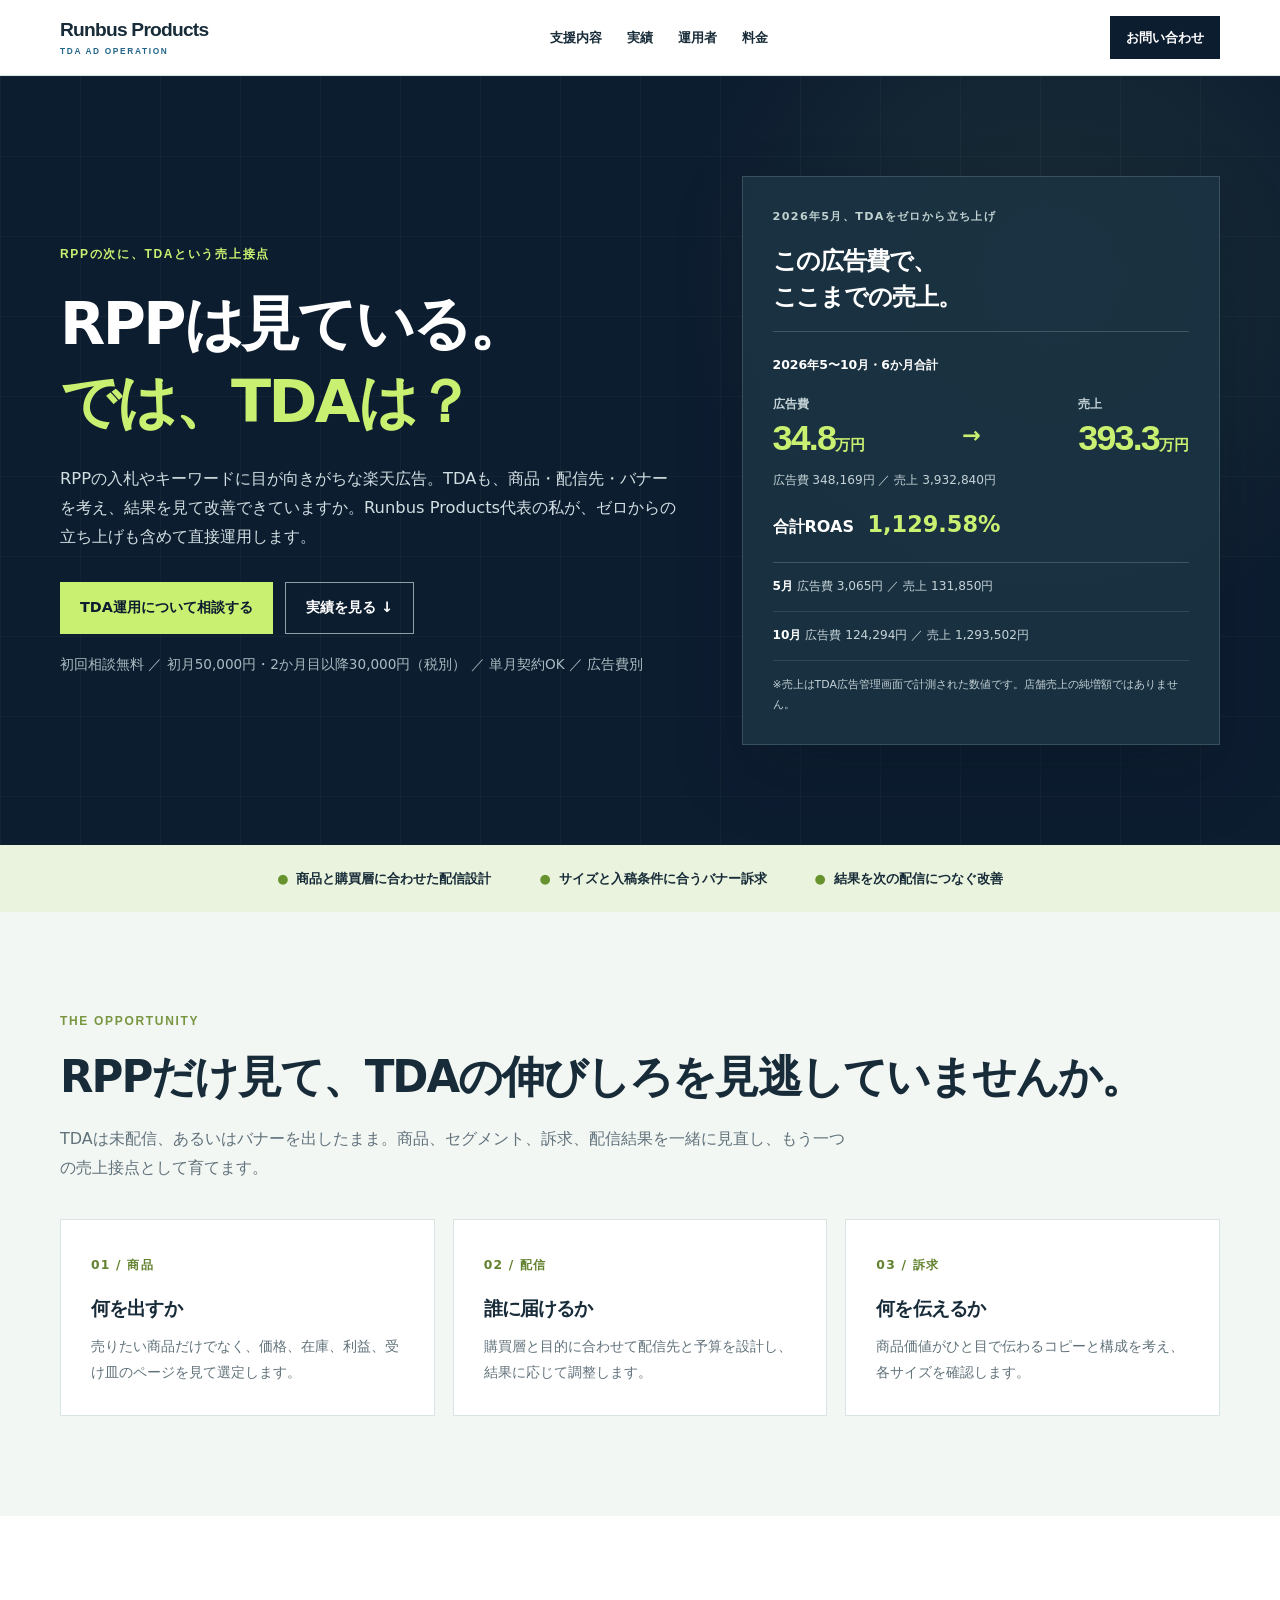
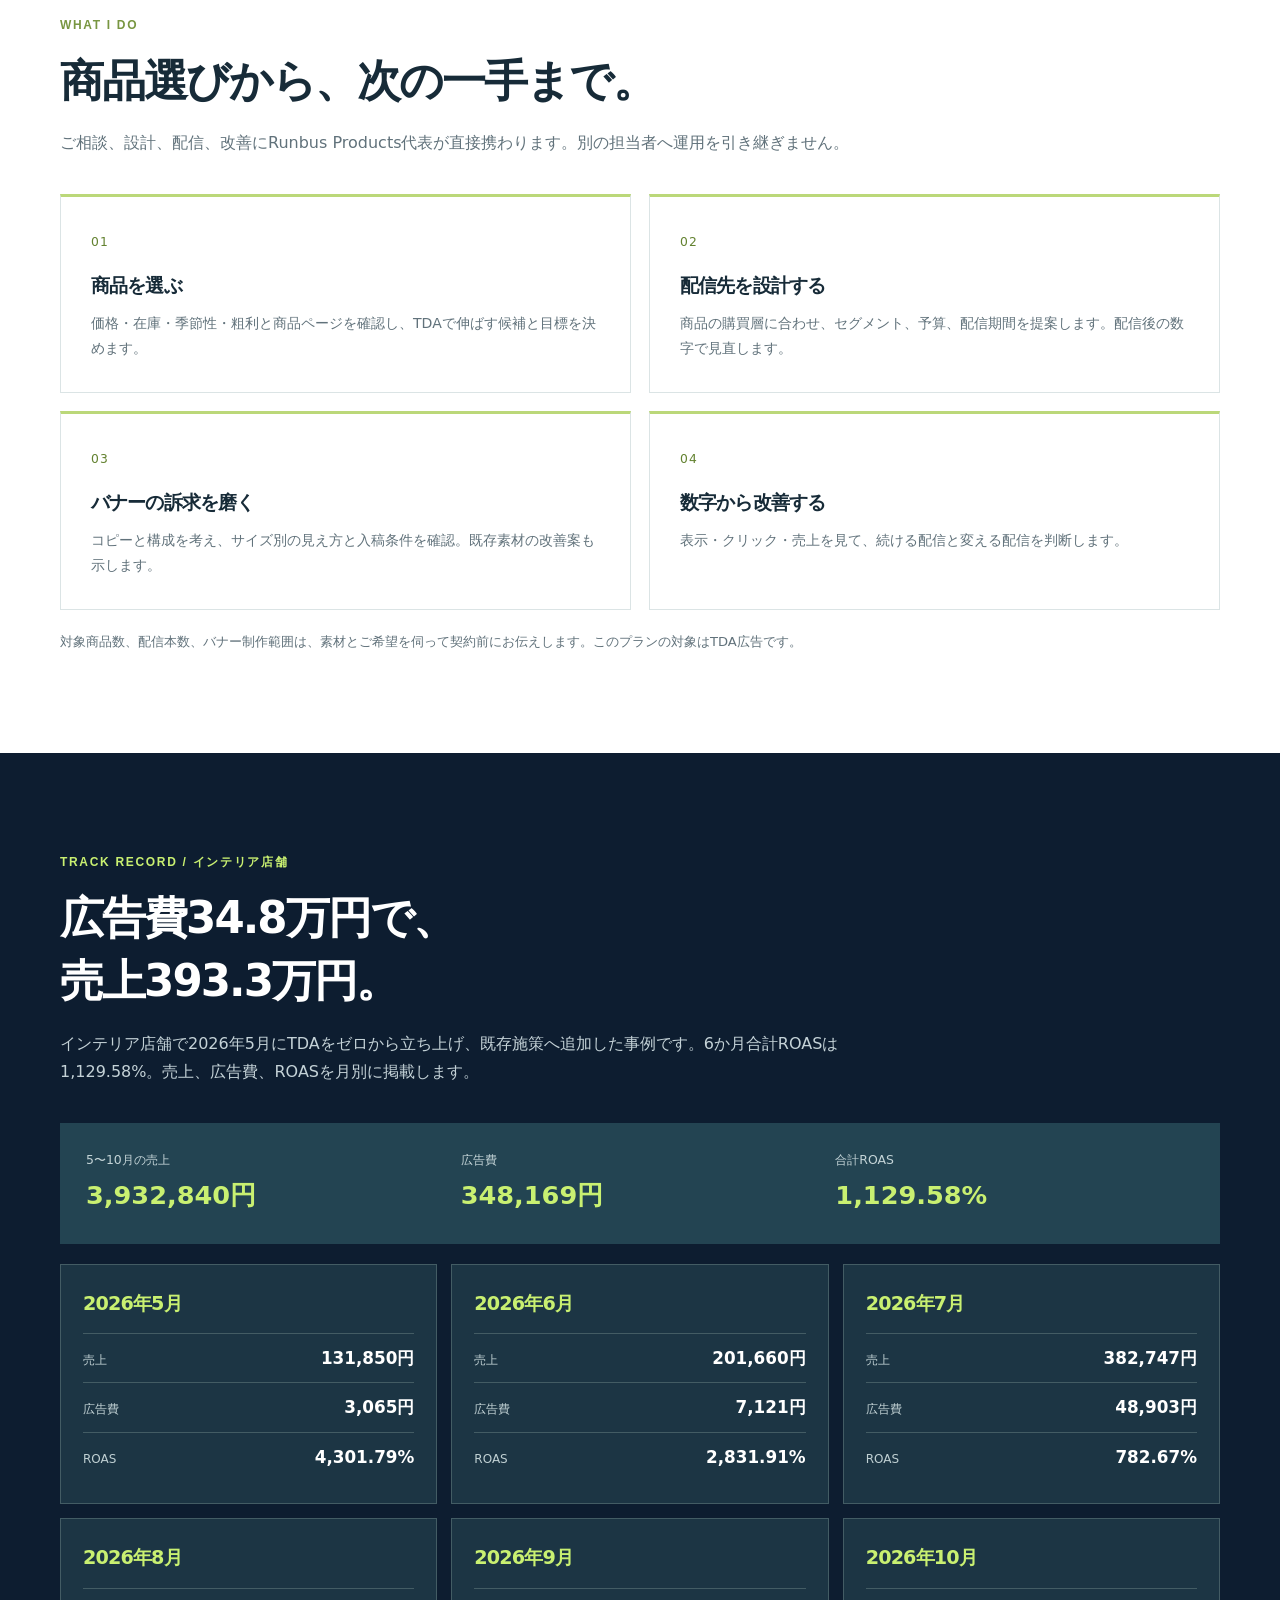
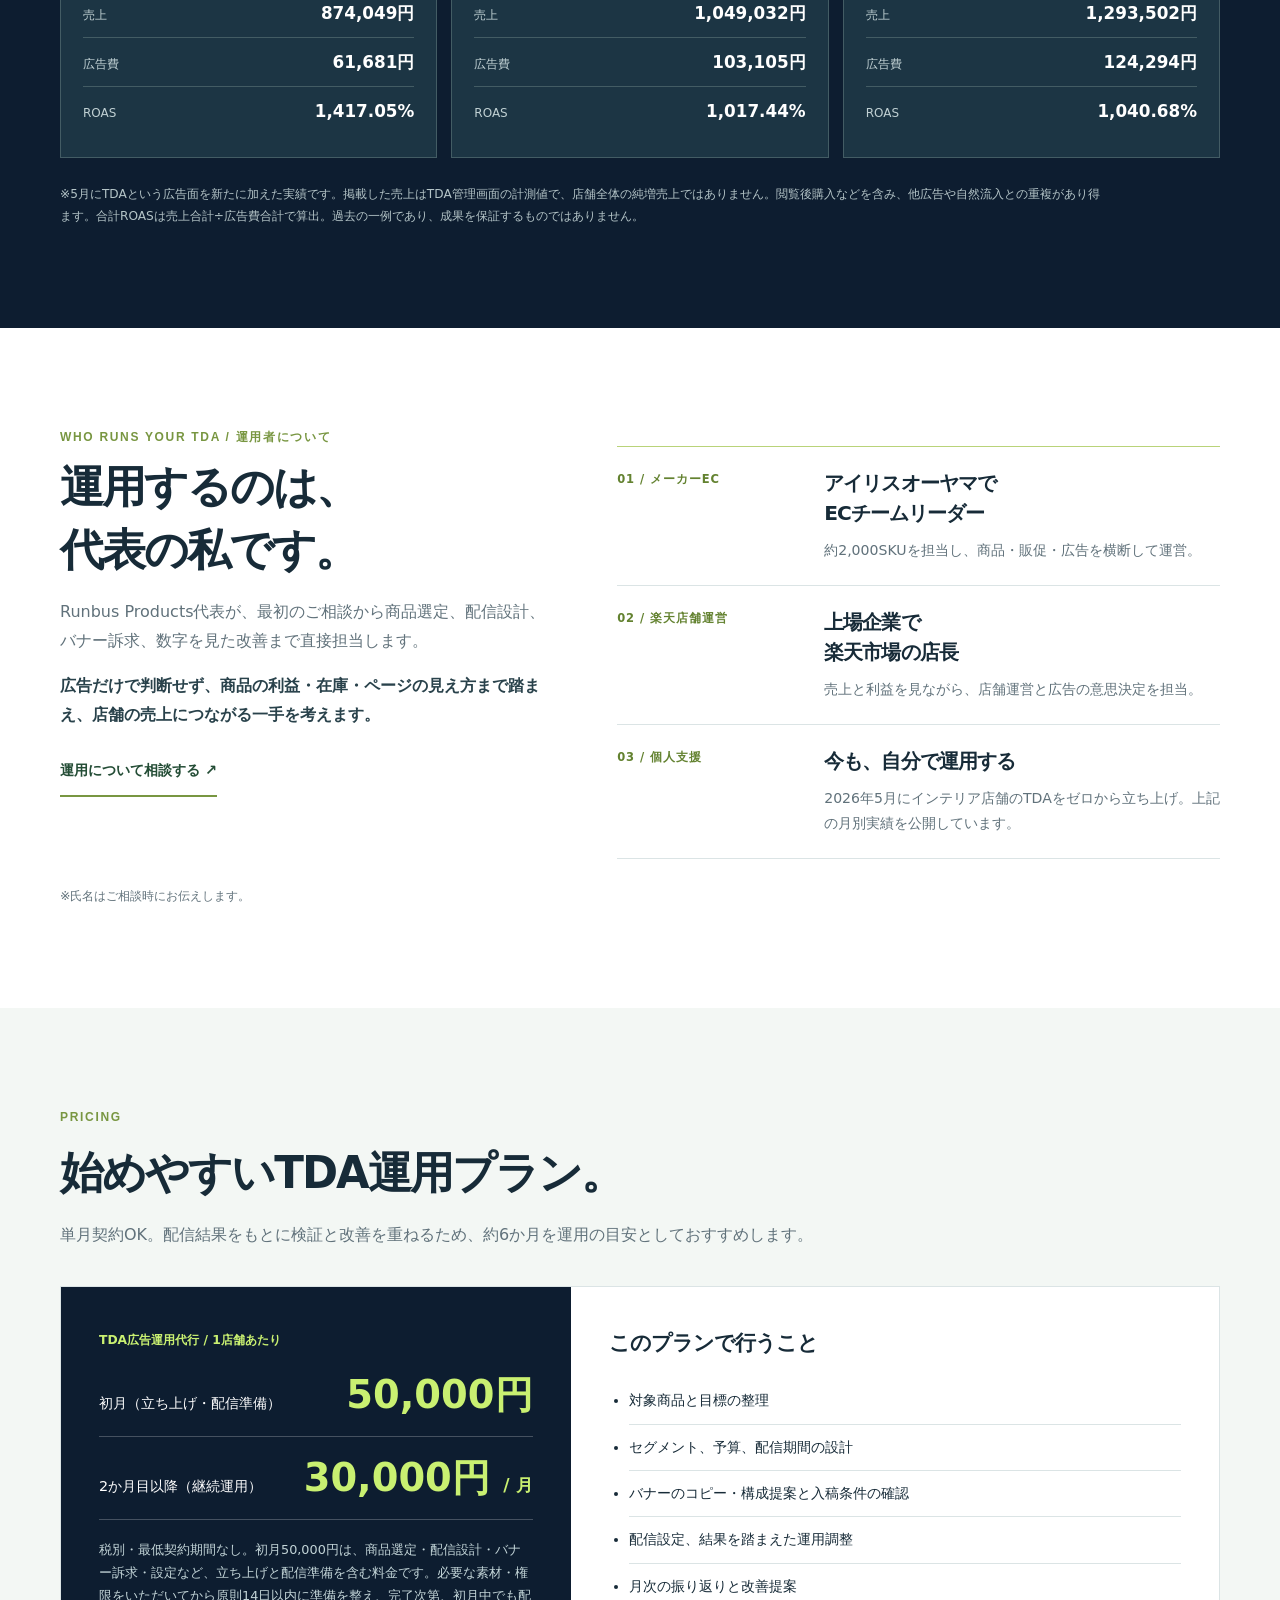
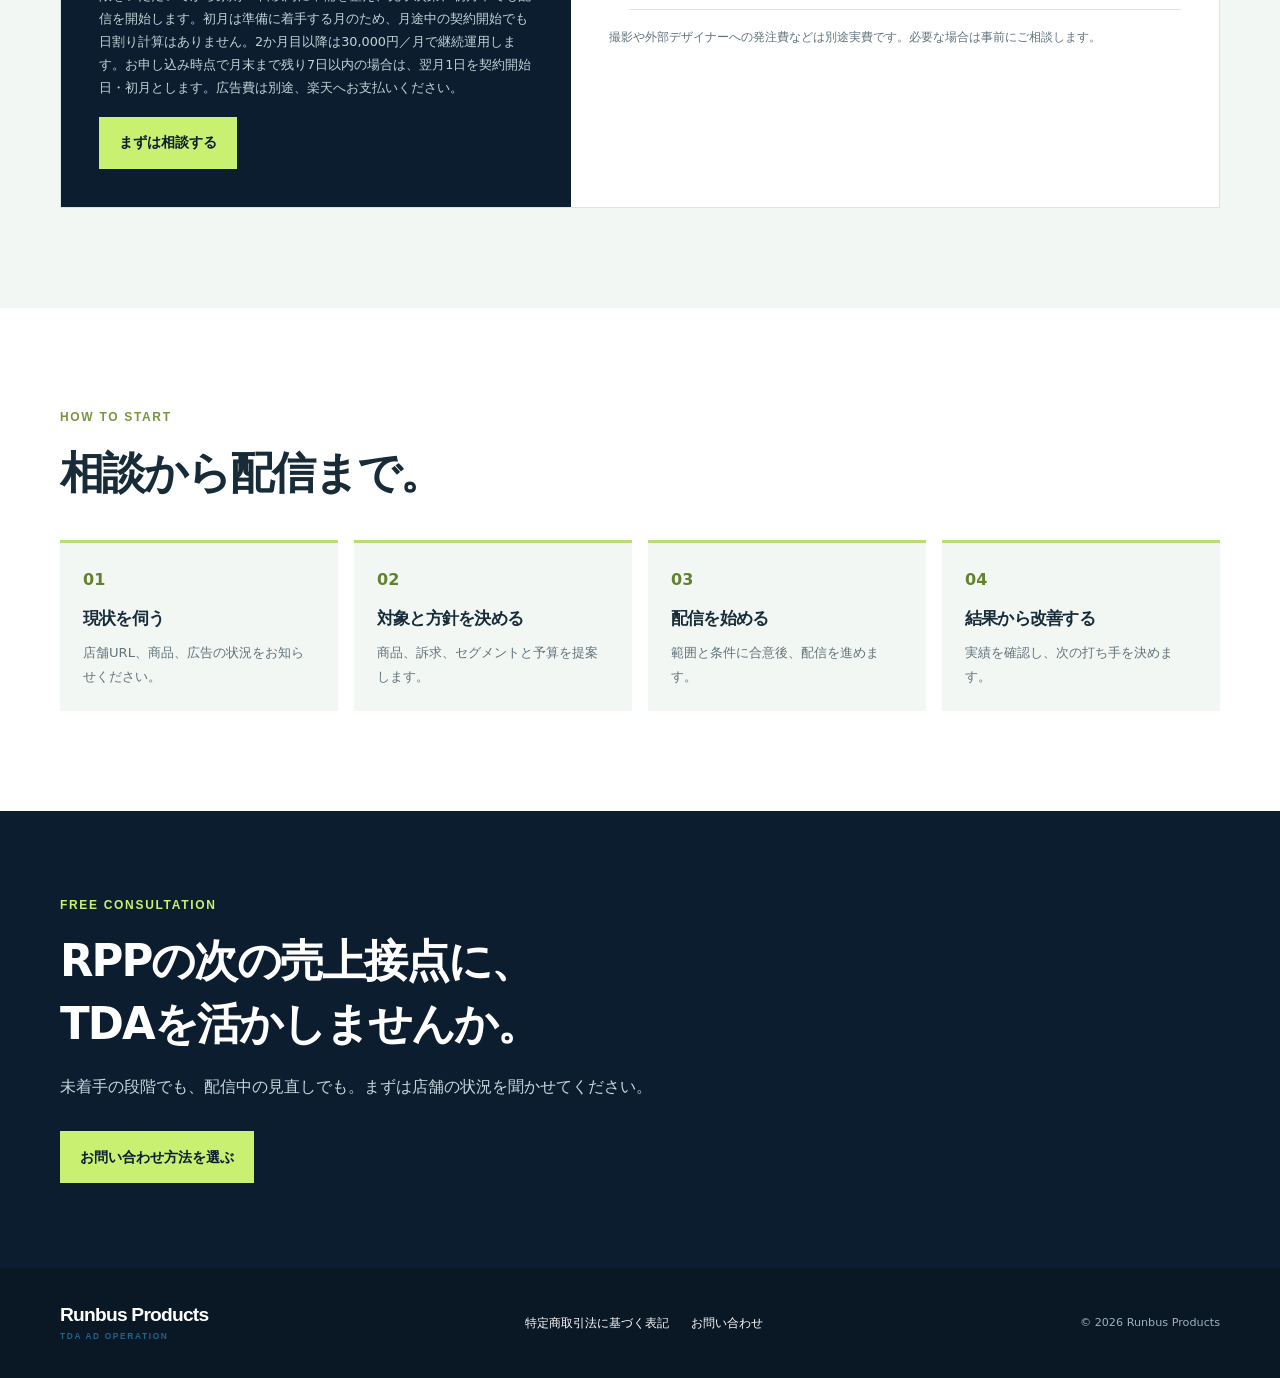
==== commit 9cf0c1e4: "Add files via upload" ====
--- a/index.html
+++ b/index.html
@@ -46,7 +46,7 @@
 .tdaContactDialog::backdrop{background:#07131ed9;backdrop-filter:blur(4px)}
 .tdaContactDialogInner{position:relative;padding:40px}.tdaContactDialog h2{font-size:clamp(1.4rem,4.5vw,1.9rem);line-height:1.4;margin:12px 24px 10px 0}.tdaContactDialog p:not(.tdaKicker){font-size:.95rem;color:#61727b;margin:0 0 22px}.tdaContactClose{position:absolute;right:20px;top:18px;display:grid;place-items:center;width:38px;height:38px;border:0;background:#f3f7f4;color:#172b38;font-size:1.5rem;line-height:1;cursor:pointer}.tdaContactOptions{display:grid;gap:10px}.tdaContactOptions a{display:flex;align-items:center;justify-content:space-between;min-height:54px;padding:13px 18px;background:#0d1d30;color:#fff;font-weight:800}.tdaContactOptions a:first-child{background:#c9f071;color:#0d1d30}.tdaContactOptions a:hover{filter:brightness(.94)}.tdaContactOptions a:focus-visible,.tdaContactClose:focus-visible{outline:3px solid #537b29;outline-offset:3px}
 @media(max-width:520px){.tdaContactDialogInner{padding:30px 22px}.tdaContactDialog h2{margin-right:24px}}
-</style></head><body><main class="tdaPage" id="top"><header class="tdaHeader"><a class="tdaBrand" href="#top">Runbus Products <small>TDA AD OPERATION</small></a><nav aria-label="TDAページメニュー"><a href="#service">支援内容</a><a href="#results">実績</a><a href="#operator">運用者</a><a href="#price">料金</a></nav><a href="#contact" class="tdaHeaderAction">お問い合わせ</a><dialog class="tdaContactDialog" aria-labelledby="_R_1h_"><div class="tdaContactDialogInner"><button type="button" class="tdaContactClose" aria-label="閉じる">×</button><p class="tdaKicker">CONTACT</p><h2 id="_R_1h_">ご相談方法をお選びください</h2><p>ご都合のよい方法で、店舗やTDAの状況をお聞かせください。</p><div class="tdaContactOptions"><a href="https://lin.ee/7qptqyn" target="_blank" rel="noopener noreferrer">LINEで相談する <span aria-hidden="true">↗</span></a><a href="mailto:tako20business@gmail.com?subject=TDA%E9%81%8B%E7%94%A8%E3%81%AE%E7%9B%B8%E8%AB%87">メールで相談する <span aria-hidden="true">↗</span></a></div></div></dialog></header><section class="tdaHero"><div class="tdaHeroInner"><div><p class="tdaKicker">RPPの次に、TDAという売上接点</p><h1>RPPは見ている。<br/><em>では、TDAは？</em></h1><p class="tdaHeroLead">RPPの入札やキーワードに目が向きがちな楽天広告。TDAも、商品・配信先・バナーを考え、結果を見て改善できていますか。Runbus Products代表の私が、ゼロからの立ち上げも含めて直接運用します。</p><div class="tdaActions"><a href="#contact" class="tdaButton tdaLime">TDA運用について相談する</a><dialog class="tdaContactDialog" aria-labelledby="_R_oi_"><div class="tdaContactDialogInner"><button type="button" class="tdaContactClose" aria-label="閉じる">×</button><p class="tdaKicker">CONTACT</p><h2 id="_R_oi_">ご相談方法をお選びください</h2><p>ご都合のよい方法で、店舗やTDAの状況をお聞かせください。</p><div class="tdaContactOptions"><a href="https://lin.ee/7qptqyn" target="_blank" rel="noopener noreferrer">LINEで相談する <span aria-hidden="true">↗</span></a><a href="mailto:tako20business@gmail.com?subject=TDA%E9%81%8B%E7%94%A8%E3%81%AE%E7%9B%B8%E8%AB%87">メールで相談する <span aria-hidden="true">↗</span></a></div></div></dialog><a class="tdaButton tdaOutline" href="#results">実績を見る ↓</a></div><p class="tdaHeroNote">初回相談無料 ／ 初月50,000円・2か月目以降30,000円（税別） ／ 単月契約OK ／ 広告費別</p></div><div class="tdaHeroBoard"><p class="tdaBoardLabel">2026年5月、TDAをゼロから立ち上げ</p><h2>この広告費で、<br/>ここまでの売上。</h2><div class="tdaBoardMetric"><span>2026年5〜10月・6か月合計</span><div class="tdaMoneyFlow"><div><small>広告費</small><strong>34.8<em>万円</em></strong></div><span aria-hidden="true">→</span><div><small>売上</small><strong>393.3<em>万円</em></strong></div></div><p>広告費 348,169円 ／ 売上 3,932,840円</p><p class="tdaBoardRoas">合計ROAS <b>1,129.58%</b></p></div><div class="tdaBoardRows"><p><b>5月</b> 広告費 3,065円 ／ 売上 131,850円</p><p><b>10月</b> 広告費 124,294円 ／ 売上 1,293,502円</p></div><small>※売上はTDA広告管理画面で計測された数値です。店舗売上の純増額ではありません。</small></div></div></section><div class="tdaRibbon"><span>商品と購買層に合わせた配信設計</span><span>サイズと入稿条件に合うバナー訴求</span><span>結果を次の配信につなぐ改善</span></div><section class="tdaSection tdaProblem"><div class="tdaWrap"><p class="tdaKicker">THE OPPORTUNITY</p><h2>RPPだけ見て、TDAの伸びしろを見逃していませんか。</h2><p class="tdaLead">TDAは未配信、あるいはバナーを出したまま。商品、セグメント、訴求、配信結果を一緒に見直し、もう一つの売上接点として育てます。</p><div class="tdaThree"><article><b>01 / 商品</b><h3>何を出すか</h3><p>売りたい商品だけでなく、価格、在庫、利益、受け皿のページを見て選定します。</p></article><article><b>02 / 配信</b><h3>誰に届けるか</h3><p>購買層と目的に合わせて配信先と予算を設計し、結果に応じて調整します。</p></article><article><b>03 / 訴求</b><h3>何を伝えるか</h3><p>商品価値がひと目で伝わるコピーと構成を考え、各サイズを確認します。</p></article></div></div></section><section class="tdaSection" id="service"><div class="tdaWrap"><p class="tdaKicker">WHAT I DO</p><h2>商品選びから、次の一手まで。</h2><p class="tdaLead">ご相談、設計、配信、改善にRunbus Products代表が直接携わります。別の担当者へ運用を引き継ぎません。</p><div class="tdaServiceGrid"><article><span>01</span><h3>商品を選ぶ</h3><p>価格・在庫・季節性・粗利と商品ページを確認し、TDAで伸ばす候補と目標を決めます。</p></article><article><span>02</span><h3>配信先を設計する</h3><p>商品の購買層に合わせ、セグメント、予算、配信期間を提案します。配信後の数字で見直します。</p></article><article><span>03</span><h3>バナーの訴求を磨く</h3><p>コピーと構成を考え、サイズ別の見え方と入稿条件を確認。既存素材の改善案も示します。</p></article><article><span>04</span><h3>数字から改善する</h3><p>表示・クリック・売上を見て、続ける配信と変える配信を判断します。</p></article></div><p class="tdaServiceFoot">対象商品数、配信本数、バナー制作範囲は、素材とご希望を伺って契約前にお伝えします。このプランの対象はTDA広告です。</p></div></section><section class="tdaSection tdaResults" id="results"><div class="tdaWrap"><p class="tdaKicker">TRACK RECORD / インテリア店舗</p><h2>広告費34.8万円で、<br/><span class="tdaNoBreak">売上</span><wbr/><span class="tdaNoBreak">393.3万円。</span></h2><p class="tdaLead">インテリア店舗で2026年5月にTDAをゼロから立ち上げ、既存施策へ追加した事例です。6か月合計ROASは1,129.58%。売上、広告費、ROASを月別に掲載します。</p><div class="tdaTotals"><div><small>5〜10月の売上</small><strong>3,932,840円</strong></div><div><small>広告費</small><strong>348,169円</strong></div><div><small>合計ROAS</small><strong>1,129.58%</strong></div></div><div class="tdaMonthGrid"><article><h3>2026年5月</h3><dl><div><dt>売上</dt><dd>131,850円</dd></div><div><dt>広告費</dt><dd>3,065円</dd></div><div><dt>ROAS</dt><dd>4,301.79%</dd></div></dl></article><article><h3>2026年6月</h3><dl><div><dt>売上</dt><dd>201,660円</dd></div><div><dt>広告費</dt><dd>7,121円</dd></div><div><dt>ROAS</dt><dd>2,831.91%</dd></div></dl></article><article><h3>2026年7月</h3><dl><div><dt>売上</dt><dd>382,747円</dd></div><div><dt>広告費</dt><dd>48,903円</dd></div><div><dt>ROAS</dt><dd>782.67%</dd></div></dl></article><article><h3>2026年8月</h3><dl><div><dt>売上</dt><dd>874,049円</dd></div><div><dt>広告費</dt><dd>61,681円</dd></div><div><dt>ROAS</dt><dd>1,417.05%</dd></div></dl></article><article><h3>2026年9月</h3><dl><div><dt>売上</dt><dd>1,049,032円</dd></div><div><dt>広告費</dt><dd>103,105円</dd></div><div><dt>ROAS</dt><dd>1,017.44%</dd></div></dl></article><article><h3>2026年10月</h3><dl><div><dt>売上</dt><dd>1,293,502円</dd></div><div><dt>広告費</dt><dd>124,294円</dd></div><div><dt>ROAS</dt><dd>1,040.68%</dd></div></dl></article></div><p class="tdaResultsNote">※5月にTDAという広告面を新たに加えた実績です。掲載した売上はTDA管理画面の計測値で、店舗全体の純増売上ではありません。閲覧後購入などを含み、他広告や自然流入との重複があり得ます。合計ROASは売上合計÷広告費合計で算出。過去の一例であり、成果を保証するものではありません。</p></div></section><section class="tdaSection tdaProfile" id="operator"><div class="tdaWrap"><p class="tdaKicker">WHO RUNS YOUR TDA / 運用者について</p><div class="tdaProfileGrid"><div class="tdaProfileIntro"><h2>運用するのは、<br/>代表の私です。</h2><p class="tdaLead">Runbus Products代表が、最初のご相談から商品選定、配信設計、バナー訴求、数字を見た改善まで直接担当します。</p><p class="tdaProfilePromise">広告だけで判断せず、商品の利益・在庫・ページの見え方まで踏まえ、店舗の売上につながる一手を考えます。</p><a href="#contact" class="tdaProfileLink">運用について相談する ↗</a><dialog class="tdaContactDialog" aria-labelledby="_R_137_"><div class="tdaContactDialogInner"><button type="button" class="tdaContactClose" aria-label="閉じる">×</button><p class="tdaKicker">CONTACT</p><h2 id="_R_137_">ご相談方法をお選びください</h2><p>ご都合のよい方法で、店舗やTDAの状況をお聞かせください。</p><div class="tdaContactOptions"><a href="https://lin.ee/7qptqyn" target="_blank" rel="noopener noreferrer">LINEで相談する <span aria-hidden="true">↗</span></a><a href="mailto:tako20business@gmail.com?subject=TDA%E9%81%8B%E7%94%A8%E3%81%AE%E7%9B%B8%E8%AB%87">メールで相談する <span aria-hidden="true">↗</span></a></div></div></dialog></div><div class="tdaProfileCareer" aria-label="これまでの経験"><div><span>01 / メーカーEC</span><h3>アイリスオーヤマで<br/>ECチームリーダー</h3><p>約2,000SKUを担当し、商品・販促・広告を横断して運営。</p></div><div><span>02 / 楽天店舗運営</span><h3>上場企業で<br/>楽天市場の店長</h3><p>売上と利益を見ながら、店舗運営と広告の意思決定を担当。</p></div><div><span>03 / 個人支援</span><h3>今も、自分で運用する</h3><p>2026年5月にインテリア店舗のTDAをゼロから立ち上げ。上記の月別実績を公開しています。</p></div></div></div><p class="tdaProfileNote">※氏名はご相談時にお伝えします。</p></div></section><section class="tdaSection tdaPriceSection" id="price"><div class="tdaWrap"><p class="tdaKicker">PRICING</p><h2>始めやすいTDA運用プラン。</h2><p class="tdaLead">単月契約OK。配信結果をもとに検証と改善を重ねるため、約6か月を運用の目安としておすすめします。</p><div class="tdaPricing"><div class="tdaPriceCard"><span>TDA広告運用代行 / 1店舗あたり</span><div><small>初月</small><strong>50,000円</strong></div><div><small>2か月目以降</small><strong>30,000円 <em>/ 月</em></strong></div><p>税別・最低契約期間なし。初月は契約開始日にかかわらず50,000円で、日割り計算はありません。契約開始から14日以内に配信準備を整え、準備完了次第、運用を開始します。お申し込み時点で月末まで残り7日以内の場合は、翌月1日を契約開始日・初月とします。広告費は別途、楽天へお支払いください。</p><a href="#contact" class="tdaButton tdaLime">まずは相談する</a><dialog class="tdaContactDialog" aria-labelledby="_R_2m8_"><div class="tdaContactDialogInner"><button type="button" class="tdaContactClose" aria-label="閉じる">×</button><p class="tdaKicker">CONTACT</p><h2 id="_R_2m8_">ご相談方法をお選びください</h2><p>ご都合のよい方法で、店舗やTDAの状況をお聞かせください。</p><div class="tdaContactOptions"><a href="https://lin.ee/7qptqyn" target="_blank" rel="noopener noreferrer">LINEで相談する <span aria-hidden="true">↗</span></a><a href="mailto:tako20business@gmail.com?subject=TDA%E9%81%8B%E7%94%A8%E3%81%AE%E7%9B%B8%E8%AB%87">メールで相談する <span aria-hidden="true">↗</span></a></div></div></dialog></div><div class="tdaPriceDetails"><h3>このプランで行うこと</h3><ul><li>対象商品と目標の整理</li><li>セグメント、予算、配信期間の設計</li><li>バナーのコピー・構成提案と入稿条件の確認</li><li>配信設定、結果を踏まえた運用調整</li><li>月次の振り返りと改善提案</li></ul><p>撮影や外部デザイナーへの発注費などは別途実費です。必要な場合は事前にご相談します。</p></div></div></div></section><section class="tdaSection tdaFlow"><div class="tdaWrap"><p class="tdaKicker">HOW TO START</p><h2>相談から配信まで。</h2><div class="tdaFour"><div><b>01</b><h3>現状を伺う</h3><p>店舗URL、商品、広告の状況をお知らせください。</p></div><div><b>02</b><h3>対象と方針を決める</h3><p>商品、訴求、セグメントと予算を提案します。</p></div><div><b>03</b><h3>配信を始める</h3><p>範囲と条件に合意後、配信を進めます。</p></div><div><b>04</b><h3>結果から改善する</h3><p>実績を確認し、次の打ち手を決めます。</p></div></div></div></section><section class="tdaEnd" id="contact"><div class="tdaWrap"><p class="tdaKicker">FREE CONSULTATION</p><h2>RPPの次の売上接点に、<br/>TDAを活かしませんか。</h2><p>未着手の段階でも、配信中の見直しでも。まずは店舗の状況を聞かせてください。</p><div class="tdaActions"><a href="#contact" class="tdaButton tdaLime">お問い合わせ方法を選ぶ</a><dialog class="tdaContactDialog" aria-labelledby="_R_2a_"><div class="tdaContactDialogInner"><button type="button" class="tdaContactClose" aria-label="閉じる">×</button><p class="tdaKicker">CONTACT</p><h2 id="_R_2a_">ご相談方法をお選びください</h2><p>ご都合のよい方法で、店舗やTDAの状況をお聞かせください。</p><div class="tdaContactOptions"><a href="https://lin.ee/7qptqyn" target="_blank" rel="noopener noreferrer">LINEで相談する <span aria-hidden="true">↗</span></a><a href="mailto:tako20business@gmail.com?subject=TDA%E9%81%8B%E7%94%A8%E3%81%AE%E7%9B%B8%E8%AB%87">メールで相談する <span aria-hidden="true">↗</span></a></div></div></dialog></div><noscript><p>LINEまたはメールからお問い合わせください。</p><p><a href="https://lin.ee/7qptqyn">LINEで相談</a> ／ <a href="mailto:tako20business@gmail.com?subject=TDA%E9%81%8B%E7%94%A8%E3%81%AE%E7%9B%B8%E8%AB%87">メールで相談</a></p></noscript></div></section><footer class="tdaFooter"><a class="tdaBrand" href="#top">Runbus Products <small>TDA AD OPERATION</small></a><div><a href="legal.html">特定商取引法に基づく表記</a><a href="#contact" class="">お問い合わせ</a><dialog class="tdaContactDialog" aria-labelledby="_R_5b_"><div class="tdaContactDialogInner"><button type="button" class="tdaContactClose" aria-label="閉じる">×</button><p class="tdaKicker">CONTACT</p><h2 id="_R_5b_">ご相談方法をお選びください</h2><p>ご都合のよい方法で、店舗やTDAの状況をお聞かせください。</p><div class="tdaContactOptions"><a href="https://lin.ee/7qptqyn" target="_blank" rel="noopener noreferrer">LINEで相談する <span aria-hidden="true">↗</span></a><a href="mailto:tako20business@gmail.com?subject=TDA%E9%81%8B%E7%94%A8%E3%81%AE%E7%9B%B8%E8%AB%87">メールで相談する <span aria-hidden="true">↗</span></a></div></div></dialog></div><small>© 2026 Runbus Products</small></footer></main><script>
+</style></head><body><main class="tdaPage" id="top"><header class="tdaHeader"><a class="tdaBrand" href="#top">Runbus Products <small>TDA AD OPERATION</small></a><nav aria-label="TDAページメニュー"><a href="#service">支援内容</a><a href="#results">実績</a><a href="#operator">運用者</a><a href="#price">料金</a></nav><a href="#contact" class="tdaHeaderAction">お問い合わせ</a><dialog class="tdaContactDialog" aria-labelledby="_R_1h_"><div class="tdaContactDialogInner"><button type="button" class="tdaContactClose" aria-label="閉じる">×</button><p class="tdaKicker">CONTACT</p><h2 id="_R_1h_">ご相談方法をお選びください</h2><p>ご都合のよい方法で、店舗やTDAの状況をお聞かせください。</p><div class="tdaContactOptions"><a href="https://lin.ee/7qptqyn" target="_blank" rel="noopener noreferrer">LINEで相談する <span aria-hidden="true">↗</span></a><a href="mailto:tako20business@gmail.com?subject=TDA%E9%81%8B%E7%94%A8%E3%81%AE%E7%9B%B8%E8%AB%87">メールで相談する <span aria-hidden="true">↗</span></a></div></div></dialog></header><section class="tdaHero"><div class="tdaHeroInner"><div><p class="tdaKicker">RPPの次に、TDAという売上接点</p><h1>RPPは見ている。<br/><em>では、TDAは？</em></h1><p class="tdaHeroLead">RPPの入札やキーワードに目が向きがちな楽天広告。TDAも、商品・配信先・バナーを考え、結果を見て改善できていますか。Runbus Products代表の私が、ゼロからの立ち上げも含めて直接運用します。</p><div class="tdaActions"><a href="#contact" class="tdaButton tdaLime">TDA運用について相談する</a><dialog class="tdaContactDialog" aria-labelledby="_R_oi_"><div class="tdaContactDialogInner"><button type="button" class="tdaContactClose" aria-label="閉じる">×</button><p class="tdaKicker">CONTACT</p><h2 id="_R_oi_">ご相談方法をお選びください</h2><p>ご都合のよい方法で、店舗やTDAの状況をお聞かせください。</p><div class="tdaContactOptions"><a href="https://lin.ee/7qptqyn" target="_blank" rel="noopener noreferrer">LINEで相談する <span aria-hidden="true">↗</span></a><a href="mailto:tako20business@gmail.com?subject=TDA%E9%81%8B%E7%94%A8%E3%81%AE%E7%9B%B8%E8%AB%87">メールで相談する <span aria-hidden="true">↗</span></a></div></div></dialog><a class="tdaButton tdaOutline" href="#results">実績を見る ↓</a></div><p class="tdaHeroNote">初回相談無料 ／ 初月50,000円・2か月目以降30,000円（税別） ／ 単月契約OK ／ 広告費別</p></div><div class="tdaHeroBoard"><p class="tdaBoardLabel">2026年5月、TDAをゼロから立ち上げ</p><h2>この広告費で、<br/>ここまでの売上。</h2><div class="tdaBoardMetric"><span>2026年5〜10月・6か月合計</span><div class="tdaMoneyFlow"><div><small>広告費</small><strong>34.8<em>万円</em></strong></div><span aria-hidden="true">→</span><div><small>売上</small><strong>393.3<em>万円</em></strong></div></div><p>広告費 348,169円 ／ 売上 3,932,840円</p><p class="tdaBoardRoas">合計ROAS <b>1,129.58%</b></p></div><div class="tdaBoardRows"><p><b>5月</b> 広告費 3,065円 ／ 売上 131,850円</p><p><b>10月</b> 広告費 124,294円 ／ 売上 1,293,502円</p></div><small>※売上はTDA広告管理画面で計測された数値です。店舗売上の純増額ではありません。</small></div></div></section><div class="tdaRibbon"><span>商品と購買層に合わせた配信設計</span><span>サイズと入稿条件に合うバナー訴求</span><span>結果を次の配信につなぐ改善</span></div><section class="tdaSection tdaProblem"><div class="tdaWrap"><p class="tdaKicker">THE OPPORTUNITY</p><h2>RPPだけ見て、TDAの伸びしろを見逃していませんか。</h2><p class="tdaLead">TDAは未配信、あるいはバナーを出したまま。商品、セグメント、訴求、配信結果を一緒に見直し、もう一つの売上接点として育てます。</p><div class="tdaThree"><article><b>01 / 商品</b><h3>何を出すか</h3><p>売りたい商品だけでなく、価格、在庫、利益、受け皿のページを見て選定します。</p></article><article><b>02 / 配信</b><h3>誰に届けるか</h3><p>購買層と目的に合わせて配信先と予算を設計し、結果に応じて調整します。</p></article><article><b>03 / 訴求</b><h3>何を伝えるか</h3><p>商品価値がひと目で伝わるコピーと構成を考え、各サイズを確認します。</p></article></div></div></section><section class="tdaSection" id="service"><div class="tdaWrap"><p class="tdaKicker">WHAT I DO</p><h2>商品選びから、次の一手まで。</h2><p class="tdaLead">ご相談、設計、配信、改善にRunbus Products代表が直接携わります。別の担当者へ運用を引き継ぎません。</p><div class="tdaServiceGrid"><article><span>01</span><h3>商品を選ぶ</h3><p>価格・在庫・季節性・粗利と商品ページを確認し、TDAで伸ばす候補と目標を決めます。</p></article><article><span>02</span><h3>配信先を設計する</h3><p>商品の購買層に合わせ、セグメント、予算、配信期間を提案します。配信後の数字で見直します。</p></article><article><span>03</span><h3>バナーの訴求を磨く</h3><p>コピーと構成を考え、サイズ別の見え方と入稿条件を確認。既存素材の改善案も示します。</p></article><article><span>04</span><h3>数字から改善する</h3><p>表示・クリック・売上を見て、続ける配信と変える配信を判断します。</p></article></div><p class="tdaServiceFoot">対象商品数、配信本数、バナー制作範囲は、素材とご希望を伺って契約前にお伝えします。このプランの対象はTDA広告です。</p></div></section><section class="tdaSection tdaResults" id="results"><div class="tdaWrap"><p class="tdaKicker">TRACK RECORD / インテリア店舗</p><h2>広告費34.8万円で、<br/><span class="tdaNoBreak">売上</span><wbr/><span class="tdaNoBreak">393.3万円。</span></h2><p class="tdaLead">インテリア店舗で2026年5月にTDAをゼロから立ち上げ、既存施策へ追加した事例です。6か月合計ROASは1,129.58%。売上、広告費、ROASを月別に掲載します。</p><div class="tdaTotals"><div><small>5〜10月の売上</small><strong>3,932,840円</strong></div><div><small>広告費</small><strong>348,169円</strong></div><div><small>合計ROAS</small><strong>1,129.58%</strong></div></div><div class="tdaMonthGrid"><article><h3>2026年5月</h3><dl><div><dt>売上</dt><dd>131,850円</dd></div><div><dt>広告費</dt><dd>3,065円</dd></div><div><dt>ROAS</dt><dd>4,301.79%</dd></div></dl></article><article><h3>2026年6月</h3><dl><div><dt>売上</dt><dd>201,660円</dd></div><div><dt>広告費</dt><dd>7,121円</dd></div><div><dt>ROAS</dt><dd>2,831.91%</dd></div></dl></article><article><h3>2026年7月</h3><dl><div><dt>売上</dt><dd>382,747円</dd></div><div><dt>広告費</dt><dd>48,903円</dd></div><div><dt>ROAS</dt><dd>782.67%</dd></div></dl></article><article><h3>2026年8月</h3><dl><div><dt>売上</dt><dd>874,049円</dd></div><div><dt>広告費</dt><dd>61,681円</dd></div><div><dt>ROAS</dt><dd>1,417.05%</dd></div></dl></article><article><h3>2026年9月</h3><dl><div><dt>売上</dt><dd>1,049,032円</dd></div><div><dt>広告費</dt><dd>103,105円</dd></div><div><dt>ROAS</dt><dd>1,017.44%</dd></div></dl></article><article><h3>2026年10月</h3><dl><div><dt>売上</dt><dd>1,293,502円</dd></div><div><dt>広告費</dt><dd>124,294円</dd></div><div><dt>ROAS</dt><dd>1,040.68%</dd></div></dl></article></div><p class="tdaResultsNote">※5月にTDAという広告面を新たに加えた実績です。掲載した売上はTDA管理画面の計測値で、店舗全体の純増売上ではありません。閲覧後購入などを含み、他広告や自然流入との重複があり得ます。合計ROASは売上合計÷広告費合計で算出。過去の一例であり、成果を保証するものではありません。</p></div></section><section class="tdaSection tdaProfile" id="operator"><div class="tdaWrap"><p class="tdaKicker">WHO RUNS YOUR TDA / 運用者について</p><div class="tdaProfileGrid"><div class="tdaProfileIntro"><h2>運用するのは、<br/>代表の私です。</h2><p class="tdaLead">Runbus Products代表が、最初のご相談から商品選定、配信設計、バナー訴求、数字を見た改善まで直接担当します。</p><p class="tdaProfilePromise">広告だけで判断せず、商品の利益・在庫・ページの見え方まで踏まえ、店舗の売上につながる一手を考えます。</p><a href="#contact" class="tdaProfileLink">運用について相談する ↗</a><dialog class="tdaContactDialog" aria-labelledby="_R_137_"><div class="tdaContactDialogInner"><button type="button" class="tdaContactClose" aria-label="閉じる">×</button><p class="tdaKicker">CONTACT</p><h2 id="_R_137_">ご相談方法をお選びください</h2><p>ご都合のよい方法で、店舗やTDAの状況をお聞かせください。</p><div class="tdaContactOptions"><a href="https://lin.ee/7qptqyn" target="_blank" rel="noopener noreferrer">LINEで相談する <span aria-hidden="true">↗</span></a><a href="mailto:tako20business@gmail.com?subject=TDA%E9%81%8B%E7%94%A8%E3%81%AE%E7%9B%B8%E8%AB%87">メールで相談する <span aria-hidden="true">↗</span></a></div></div></dialog></div><div class="tdaProfileCareer" aria-label="これまでの経験"><div><span>01 / メーカーEC</span><h3>アイリスオーヤマで<br/>ECチームリーダー</h3><p>約2,000SKUを担当し、商品・販促・広告を横断して運営。</p></div><div><span>02 / 楽天店舗運営</span><h3>上場企業で<br/>楽天市場の店長</h3><p>売上と利益を見ながら、店舗運営と広告の意思決定を担当。</p></div><div><span>03 / 個人支援</span><h3>今も、自分で運用する</h3><p>2026年5月にインテリア店舗のTDAをゼロから立ち上げ。上記の月別実績を公開しています。</p></div></div></div><p class="tdaProfileNote">※氏名はご相談時にお伝えします。</p></div></section><section class="tdaSection tdaPriceSection" id="price"><div class="tdaWrap"><p class="tdaKicker">PRICING</p><h2>始めやすいTDA運用プラン。</h2><p class="tdaLead">単月契約OK。配信結果をもとに検証と改善を重ねるため、約6か月を運用の目安としておすすめします。</p><div class="tdaPricing"><div class="tdaPriceCard"><span>TDA広告運用代行 / 1店舗あたり</span><div><small>初月（立ち上げ・配信準備）</small><strong>50,000円</strong></div><div><small>2か月目以降（継続運用）</small><strong>30,000円 <em>/ 月</em></strong></div><p>税別・最低契約期間なし。初月50,000円は、商品選定・配信設計・バナー訴求・設定など、立ち上げと配信準備を含む料金です。必要な素材・権限をいただいてから原則14日以内に準備を整え、完了次第、初月中でも配信を開始します。初月は準備に着手する月のため、月途中の契約開始でも日割り計算はありません。2か月目以降は30,000円／月で継続運用します。お申し込み時点で月末まで残り7日以内の場合は、翌月1日を契約開始日・初月とします。広告費は別途、楽天へお支払いください。</p><a href="#contact" class="tdaButton tdaLime">まずは相談する</a><dialog class="tdaContactDialog" aria-labelledby="_R_2m8_"><div class="tdaContactDialogInner"><button type="button" class="tdaContactClose" aria-label="閉じる">×</button><p class="tdaKicker">CONTACT</p><h2 id="_R_2m8_">ご相談方法をお選びください</h2><p>ご都合のよい方法で、店舗やTDAの状況をお聞かせください。</p><div class="tdaContactOptions"><a href="https://lin.ee/7qptqyn" target="_blank" rel="noopener noreferrer">LINEで相談する <span aria-hidden="true">↗</span></a><a href="mailto:tako20business@gmail.com?subject=TDA%E9%81%8B%E7%94%A8%E3%81%AE%E7%9B%B8%E8%AB%87">メールで相談する <span aria-hidden="true">↗</span></a></div></div></dialog></div><div class="tdaPriceDetails"><h3>このプランで行うこと</h3><ul><li>対象商品と目標の整理</li><li>セグメント、予算、配信期間の設計</li><li>バナーのコピー・構成提案と入稿条件の確認</li><li>配信設定、結果を踏まえた運用調整</li><li>月次の振り返りと改善提案</li></ul><p>撮影や外部デザイナーへの発注費などは別途実費です。必要な場合は事前にご相談します。</p></div></div></div></section><section class="tdaSection tdaFlow"><div class="tdaWrap"><p class="tdaKicker">HOW TO START</p><h2>相談から配信まで。</h2><div class="tdaFour"><div><b>01</b><h3>現状を伺う</h3><p>店舗URL、商品、広告の状況をお知らせください。</p></div><div><b>02</b><h3>対象と方針を決める</h3><p>商品、訴求、セグメントと予算を提案します。</p></div><div><b>03</b><h3>配信を始める</h3><p>範囲と条件に合意後、配信を進めます。</p></div><div><b>04</b><h3>結果から改善する</h3><p>実績を確認し、次の打ち手を決めます。</p></div></div></div></section><section class="tdaEnd" id="contact"><div class="tdaWrap"><p class="tdaKicker">FREE CONSULTATION</p><h2>RPPの次の売上接点に、<br/>TDAを活かしませんか。</h2><p>未着手の段階でも、配信中の見直しでも。まずは店舗の状況を聞かせてください。</p><div class="tdaActions"><a href="#contact" class="tdaButton tdaLime">お問い合わせ方法を選ぶ</a><dialog class="tdaContactDialog" aria-labelledby="_R_2a_"><div class="tdaContactDialogInner"><button type="button" class="tdaContactClose" aria-label="閉じる">×</button><p class="tdaKicker">CONTACT</p><h2 id="_R_2a_">ご相談方法をお選びください</h2><p>ご都合のよい方法で、店舗やTDAの状況をお聞かせください。</p><div class="tdaContactOptions"><a href="https://lin.ee/7qptqyn" target="_blank" rel="noopener noreferrer">LINEで相談する <span aria-hidden="true">↗</span></a><a href="mailto:tako20business@gmail.com?subject=TDA%E9%81%8B%E7%94%A8%E3%81%AE%E7%9B%B8%E8%AB%87">メールで相談する <span aria-hidden="true">↗</span></a></div></div></dialog></div><noscript><p>LINEまたはメールからお問い合わせください。</p><p><a href="https://lin.ee/7qptqyn">LINEで相談</a> ／ <a href="mailto:tako20business@gmail.com?subject=TDA%E9%81%8B%E7%94%A8%E3%81%AE%E7%9B%B8%E8%AB%87">メールで相談</a></p></noscript></div></section><footer class="tdaFooter"><a class="tdaBrand" href="#top">Runbus Products <small>TDA AD OPERATION</small></a><div><a href="legal.html">特定商取引法に基づく表記</a><a href="#contact" class="">お問い合わせ</a><dialog class="tdaContactDialog" aria-labelledby="_R_5b_"><div class="tdaContactDialogInner"><button type="button" class="tdaContactClose" aria-label="閉じる">×</button><p class="tdaKicker">CONTACT</p><h2 id="_R_5b_">ご相談方法をお選びください</h2><p>ご都合のよい方法で、店舗やTDAの状況をお聞かせください。</p><div class="tdaContactOptions"><a href="https://lin.ee/7qptqyn" target="_blank" rel="noopener noreferrer">LINEで相談する <span aria-hidden="true">↗</span></a><a href="mailto:tako20business@gmail.com?subject=TDA%E9%81%8B%E7%94%A8%E3%81%AE%E7%9B%B8%E8%AB%87">メールで相談する <span aria-hidden="true">↗</span></a></div></div></dialog></div><small>© 2026 Runbus Products</small></footer></main><script>
 (() => {
   document.querySelectorAll('a[href="#contact"]').forEach(link => {
     const dialog = link.nextElementSibling;
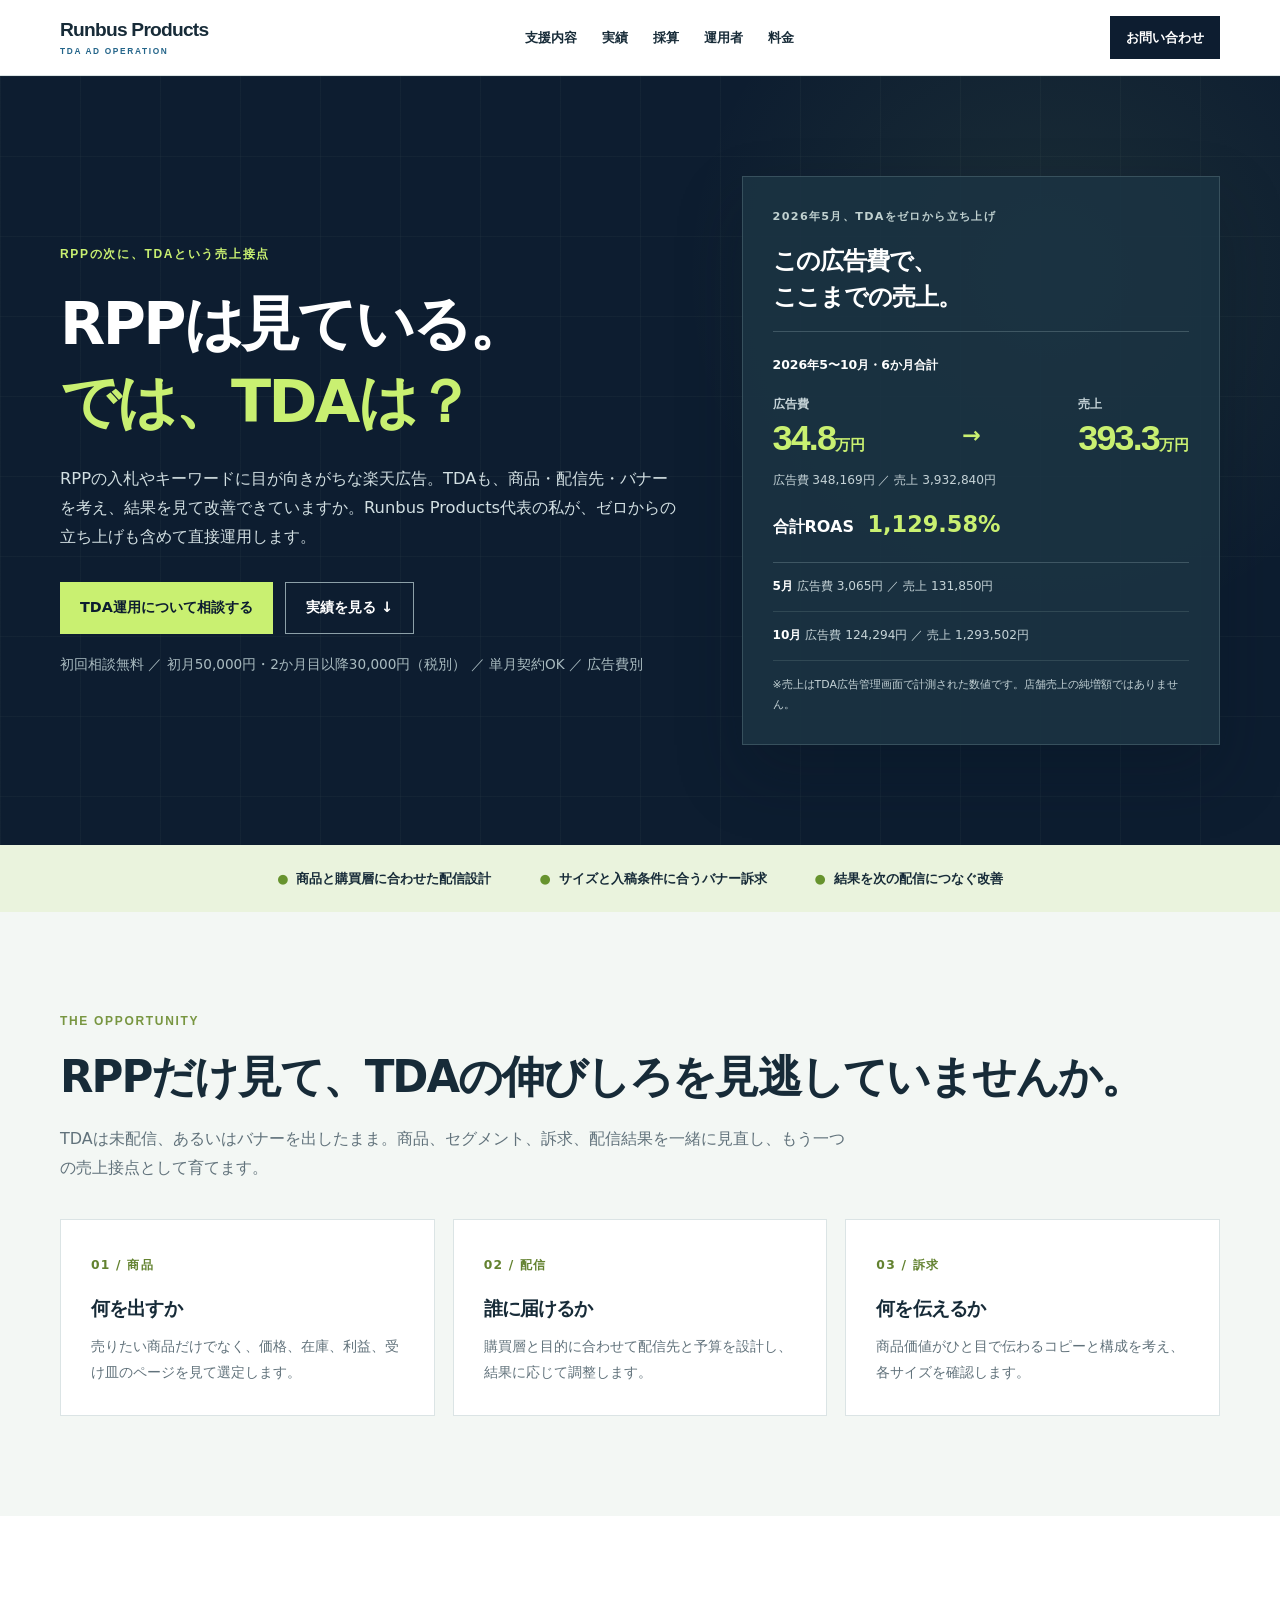
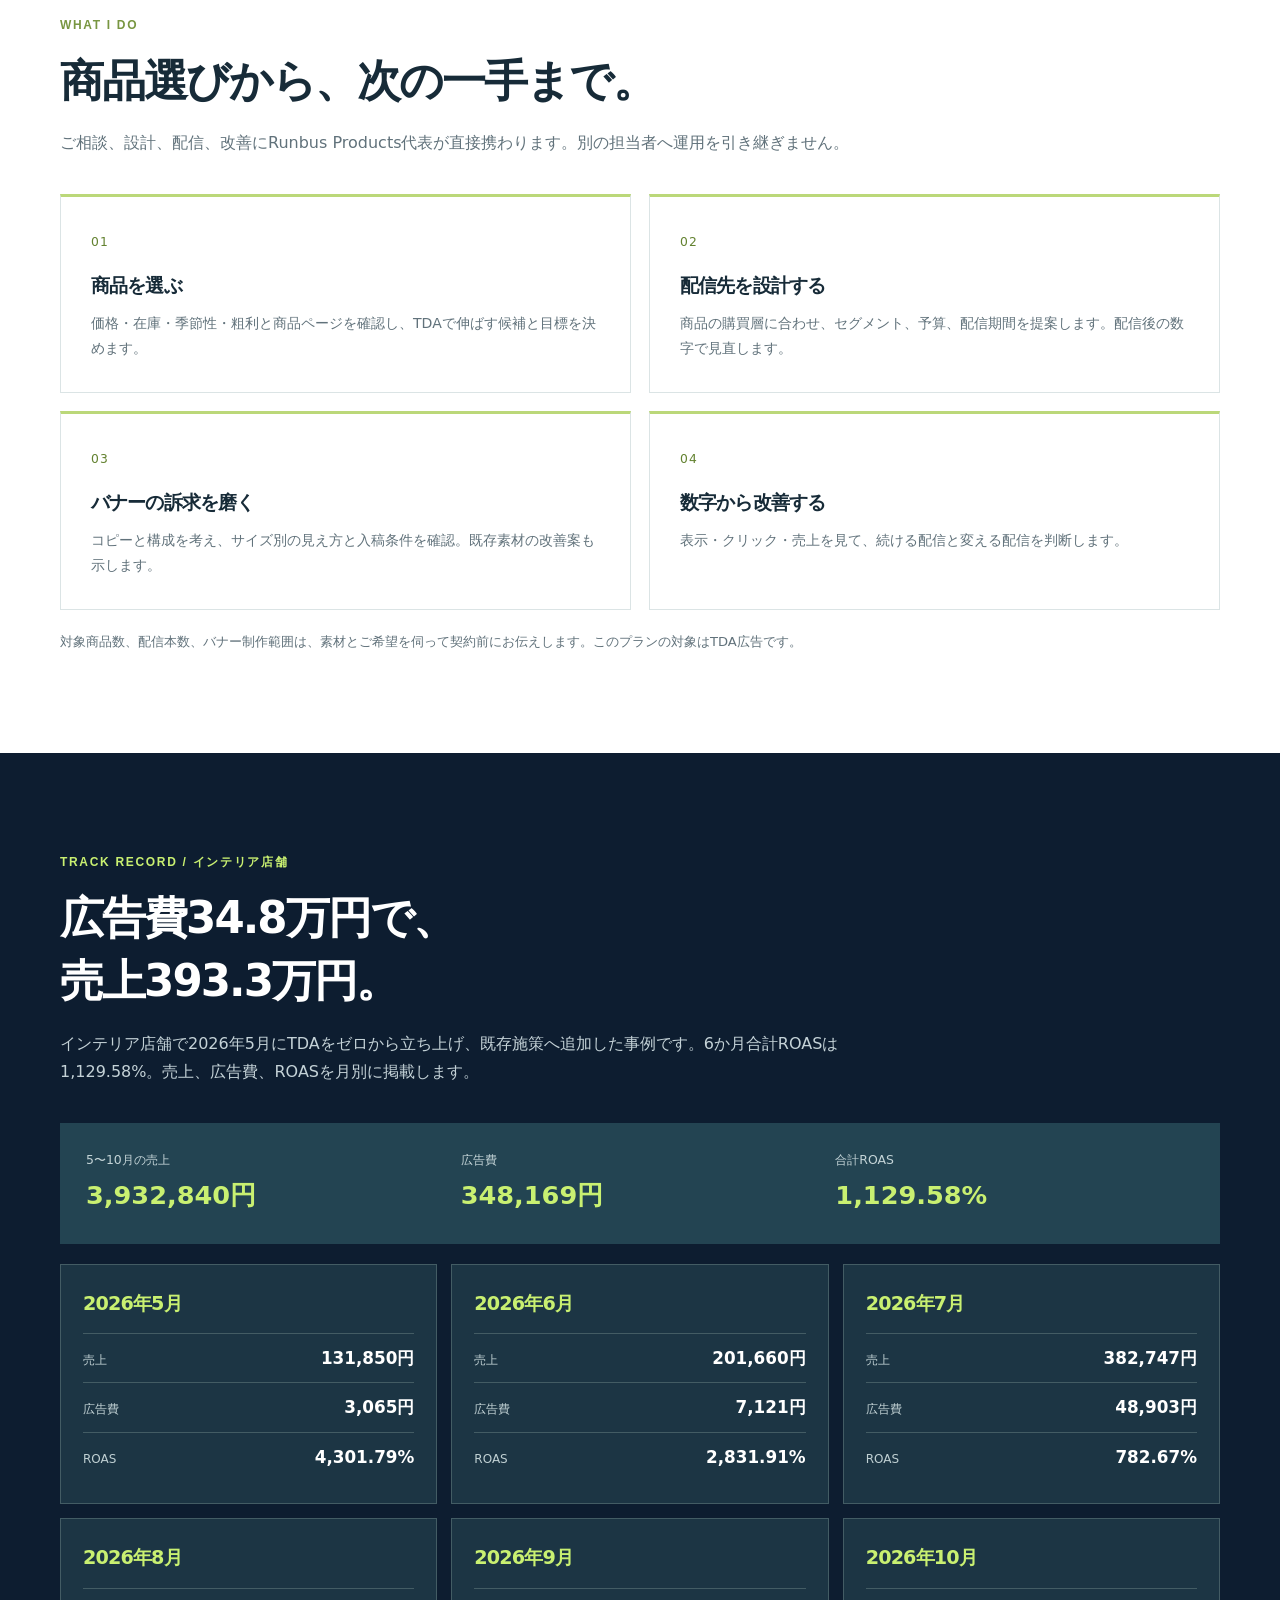
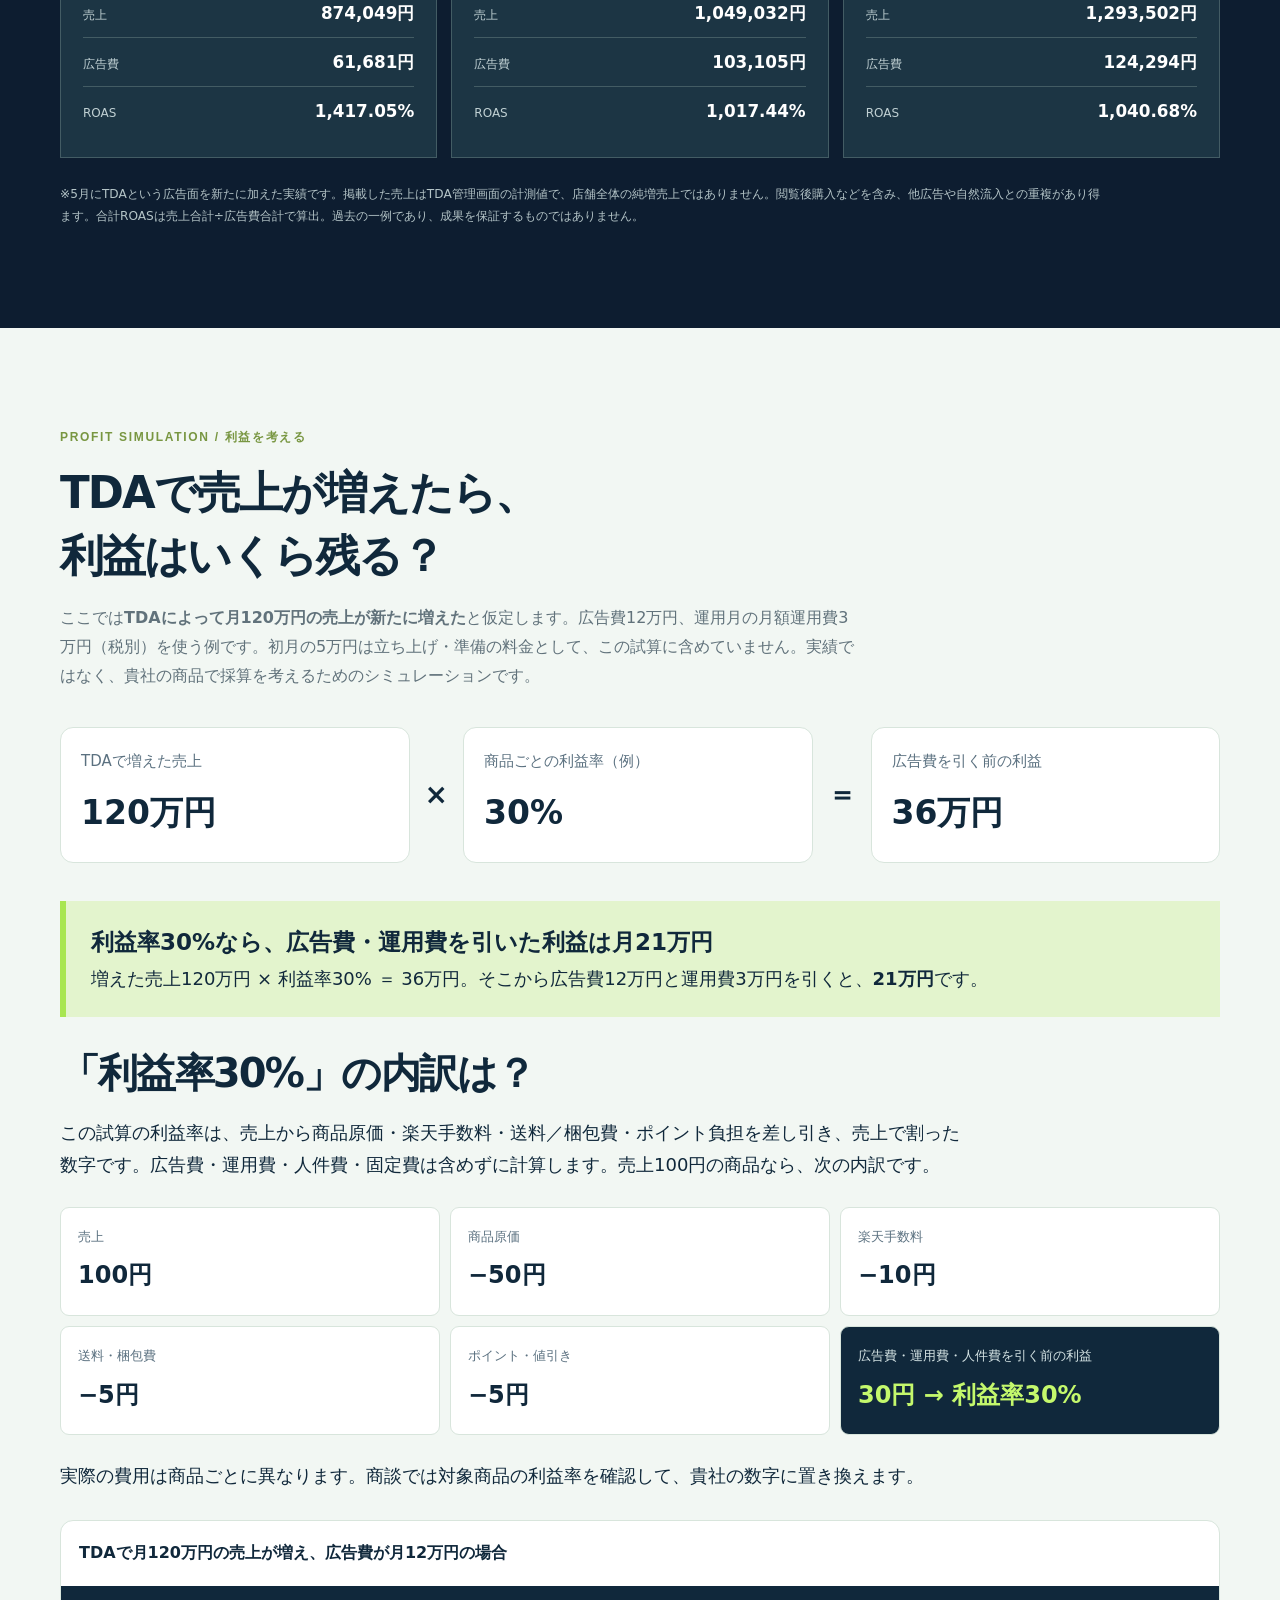
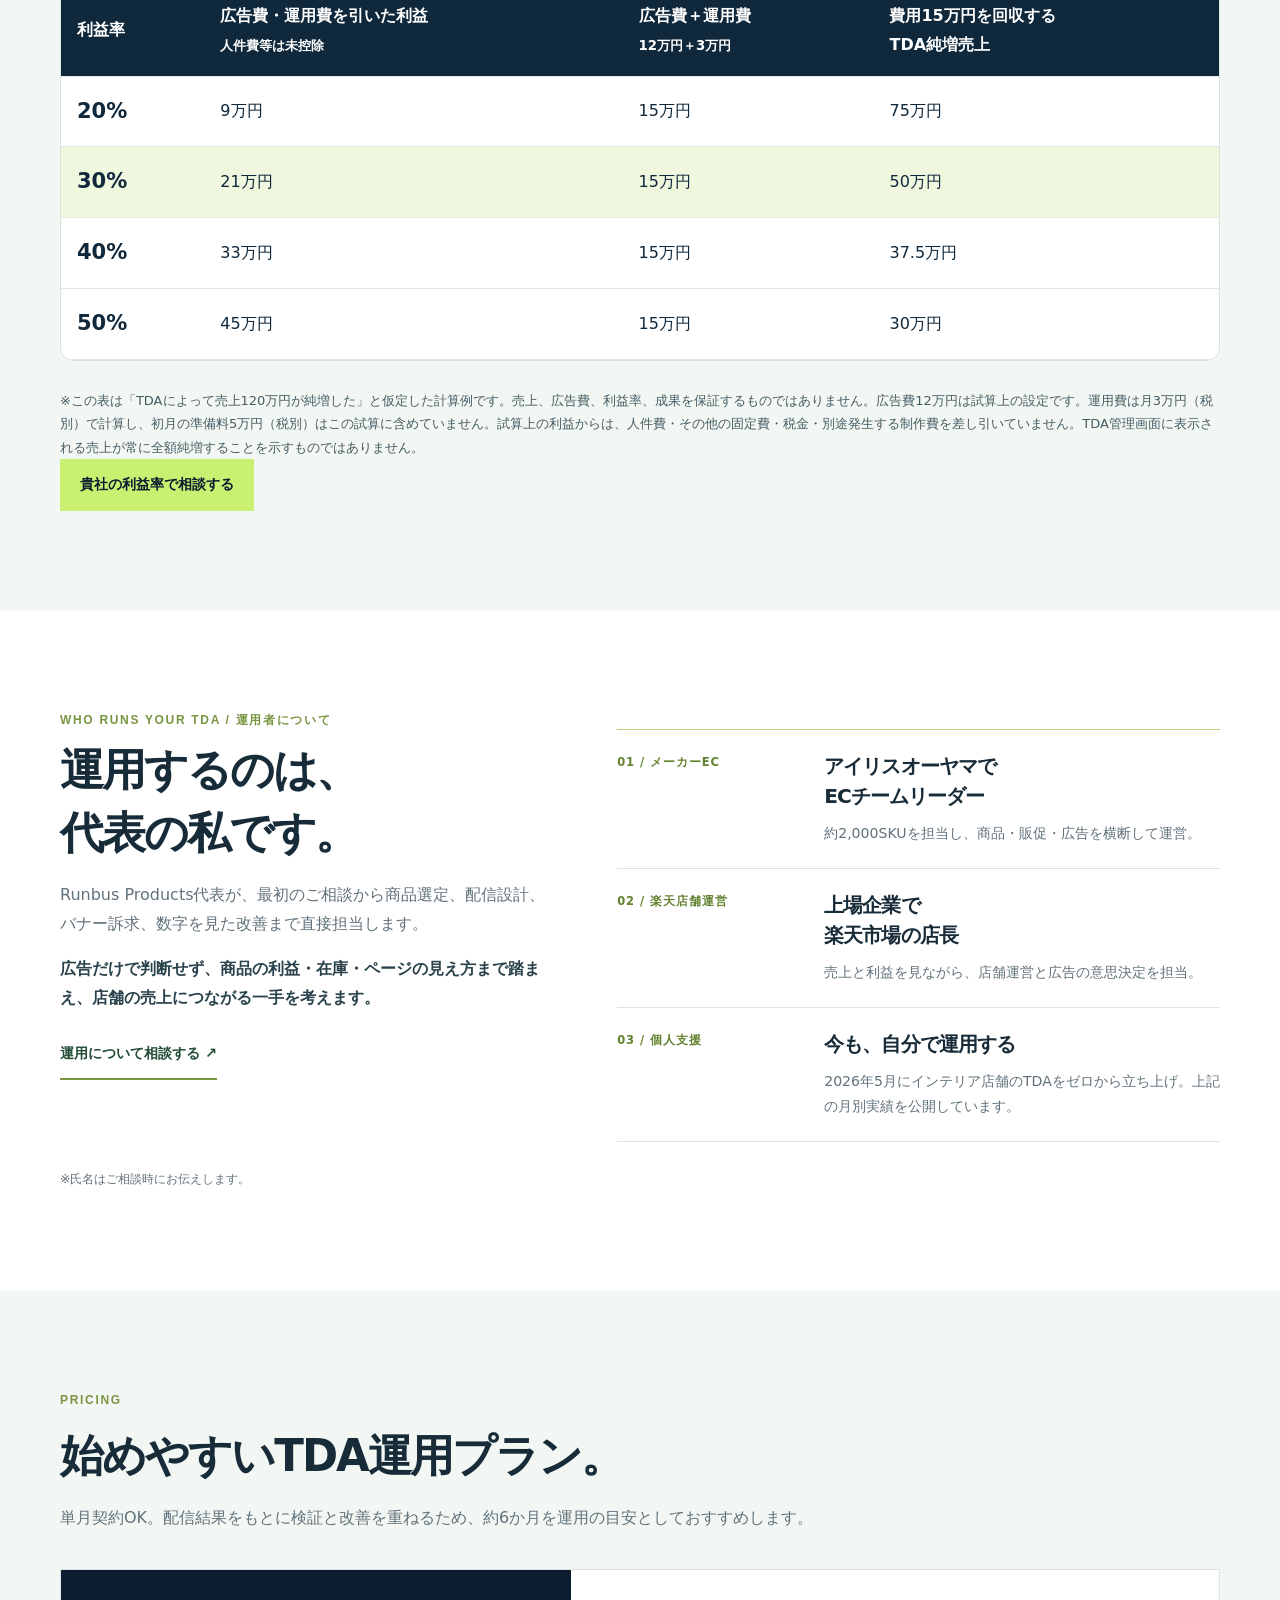
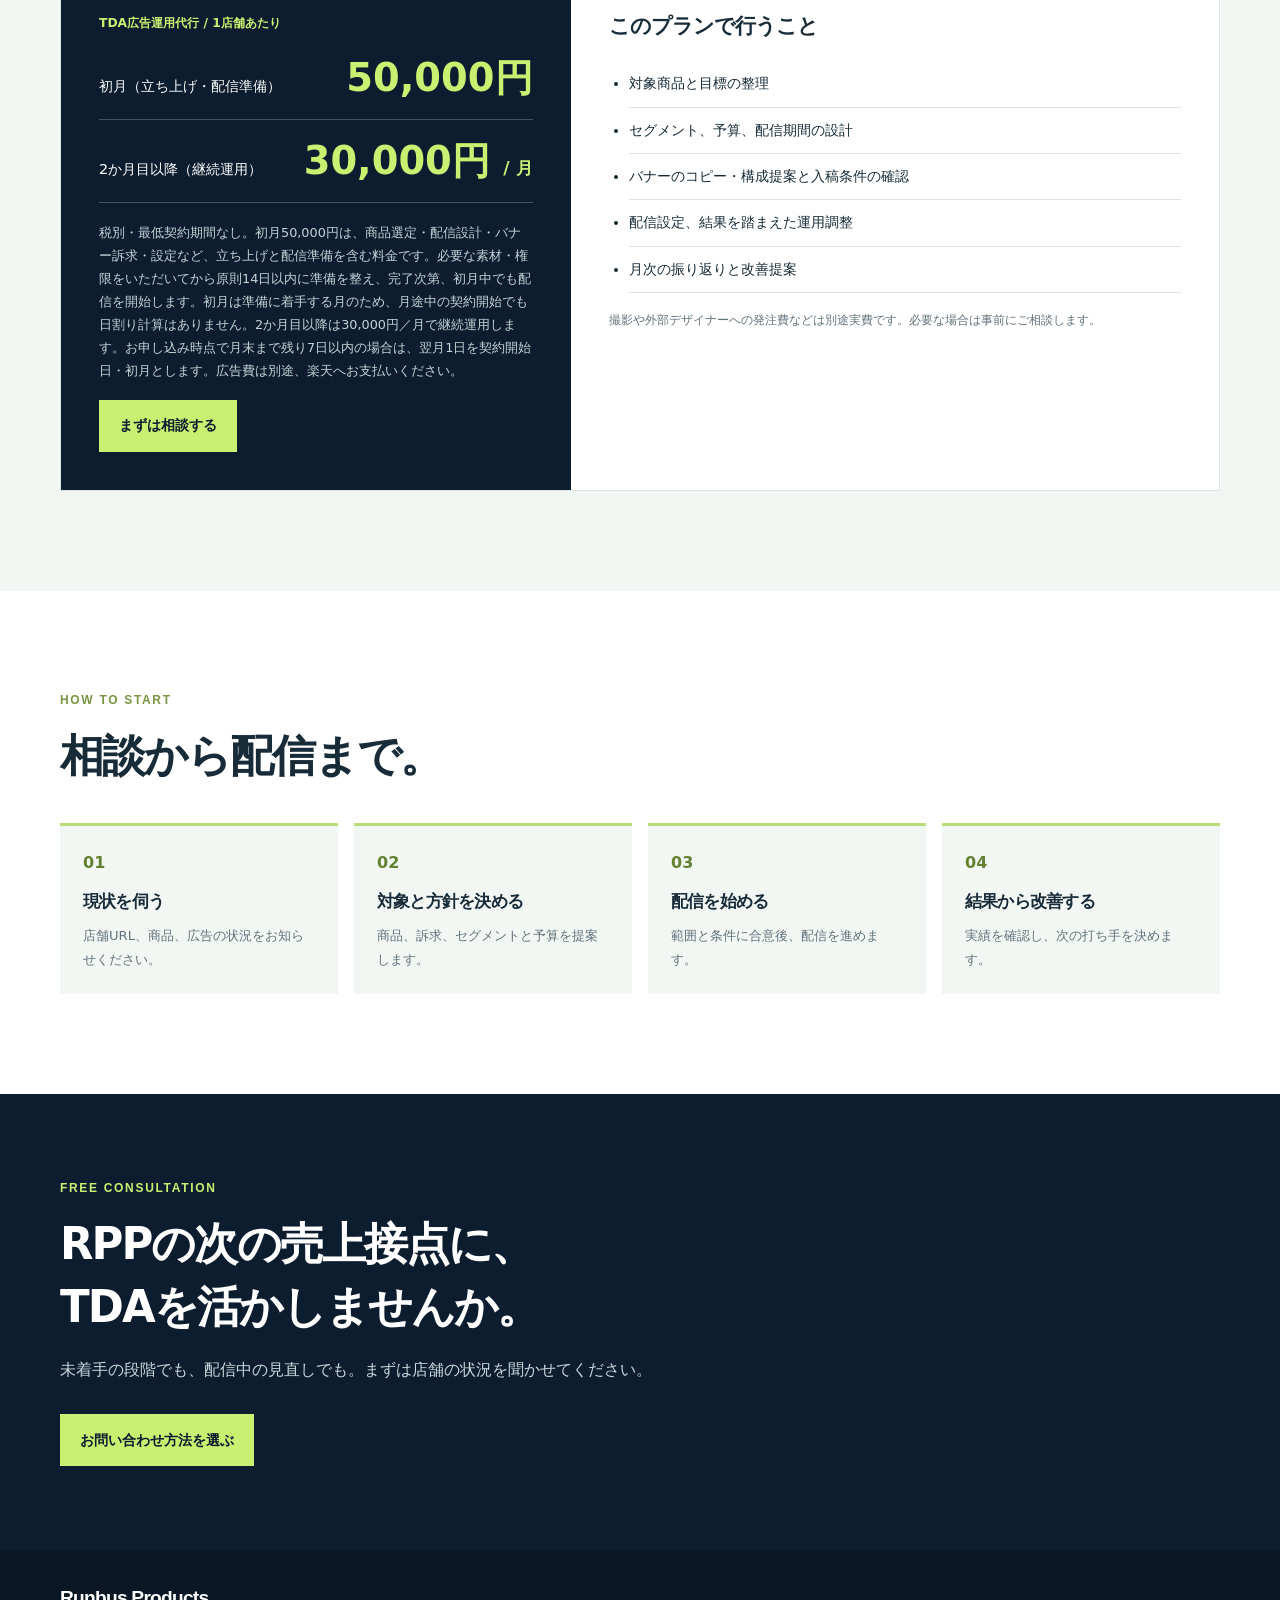
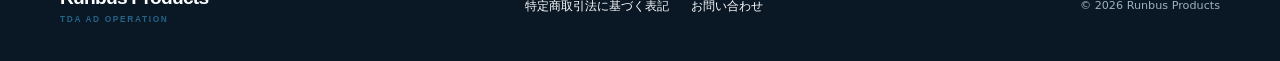
==== commit f91ac200: "Add files via upload" ====
--- a/index.html
+++ b/index.html
@@ -46,7 +46,8 @@
 .tdaContactDialog::backdrop{background:#07131ed9;backdrop-filter:blur(4px)}
 .tdaContactDialogInner{position:relative;padding:40px}.tdaContactDialog h2{font-size:clamp(1.4rem,4.5vw,1.9rem);line-height:1.4;margin:12px 24px 10px 0}.tdaContactDialog p:not(.tdaKicker){font-size:.95rem;color:#61727b;margin:0 0 22px}.tdaContactClose{position:absolute;right:20px;top:18px;display:grid;place-items:center;width:38px;height:38px;border:0;background:#f3f7f4;color:#172b38;font-size:1.5rem;line-height:1;cursor:pointer}.tdaContactOptions{display:grid;gap:10px}.tdaContactOptions a{display:flex;align-items:center;justify-content:space-between;min-height:54px;padding:13px 18px;background:#0d1d30;color:#fff;font-weight:800}.tdaContactOptions a:first-child{background:#c9f071;color:#0d1d30}.tdaContactOptions a:hover{filter:brightness(.94)}.tdaContactOptions a:focus-visible,.tdaContactClose:focus-visible{outline:3px solid #537b29;outline-offset:3px}
 @media(max-width:520px){.tdaContactDialogInner{padding:30px 22px}.tdaContactDialog h2{margin-right:24px}}
-</style></head><body><main class="tdaPage" id="top"><header class="tdaHeader"><a class="tdaBrand" href="#top">Runbus Products <small>TDA AD OPERATION</small></a><nav aria-label="TDAページメニュー"><a href="#service">支援内容</a><a href="#results">実績</a><a href="#operator">運用者</a><a href="#price">料金</a></nav><a href="#contact" class="tdaHeaderAction">お問い合わせ</a><dialog class="tdaContactDialog" aria-labelledby="_R_1h_"><div class="tdaContactDialogInner"><button type="button" class="tdaContactClose" aria-label="閉じる">×</button><p class="tdaKicker">CONTACT</p><h2 id="_R_1h_">ご相談方法をお選びください</h2><p>ご都合のよい方法で、店舗やTDAの状況をお聞かせください。</p><div class="tdaContactOptions"><a href="https://lin.ee/7qptqyn" target="_blank" rel="noopener noreferrer">LINEで相談する <span aria-hidden="true">↗</span></a><a href="mailto:tako20business@gmail.com?subject=TDA%E9%81%8B%E7%94%A8%E3%81%AE%E7%9B%B8%E8%AB%87">メールで相談する <span aria-hidden="true">↗</span></a></div></div></dialog></header><section class="tdaHero"><div class="tdaHeroInner"><div><p class="tdaKicker">RPPの次に、TDAという売上接点</p><h1>RPPは見ている。<br/><em>では、TDAは？</em></h1><p class="tdaHeroLead">RPPの入札やキーワードに目が向きがちな楽天広告。TDAも、商品・配信先・バナーを考え、結果を見て改善できていますか。Runbus Products代表の私が、ゼロからの立ち上げも含めて直接運用します。</p><div class="tdaActions"><a href="#contact" class="tdaButton tdaLime">TDA運用について相談する</a><dialog class="tdaContactDialog" aria-labelledby="_R_oi_"><div class="tdaContactDialogInner"><button type="button" class="tdaContactClose" aria-label="閉じる">×</button><p class="tdaKicker">CONTACT</p><h2 id="_R_oi_">ご相談方法をお選びください</h2><p>ご都合のよい方法で、店舗やTDAの状況をお聞かせください。</p><div class="tdaContactOptions"><a href="https://lin.ee/7qptqyn" target="_blank" rel="noopener noreferrer">LINEで相談する <span aria-hidden="true">↗</span></a><a href="mailto:tako20business@gmail.com?subject=TDA%E9%81%8B%E7%94%A8%E3%81%AE%E7%9B%B8%E8%AB%87">メールで相談する <span aria-hidden="true">↗</span></a></div></div></dialog><a class="tdaButton tdaOutline" href="#results">実績を見る ↓</a></div><p class="tdaHeroNote">初回相談無料 ／ 初月50,000円・2か月目以降30,000円（税別） ／ 単月契約OK ／ 広告費別</p></div><div class="tdaHeroBoard"><p class="tdaBoardLabel">2026年5月、TDAをゼロから立ち上げ</p><h2>この広告費で、<br/>ここまでの売上。</h2><div class="tdaBoardMetric"><span>2026年5〜10月・6か月合計</span><div class="tdaMoneyFlow"><div><small>広告費</small><strong>34.8<em>万円</em></strong></div><span aria-hidden="true">→</span><div><small>売上</small><strong>393.3<em>万円</em></strong></div></div><p>広告費 348,169円 ／ 売上 3,932,840円</p><p class="tdaBoardRoas">合計ROAS <b>1,129.58%</b></p></div><div class="tdaBoardRows"><p><b>5月</b> 広告費 3,065円 ／ 売上 131,850円</p><p><b>10月</b> 広告費 124,294円 ／ 売上 1,293,502円</p></div><small>※売上はTDA広告管理画面で計測された数値です。店舗売上の純増額ではありません。</small></div></div></section><div class="tdaRibbon"><span>商品と購買層に合わせた配信設計</span><span>サイズと入稿条件に合うバナー訴求</span><span>結果を次の配信につなぐ改善</span></div><section class="tdaSection tdaProblem"><div class="tdaWrap"><p class="tdaKicker">THE OPPORTUNITY</p><h2>RPPだけ見て、TDAの伸びしろを見逃していませんか。</h2><p class="tdaLead">TDAは未配信、あるいはバナーを出したまま。商品、セグメント、訴求、配信結果を一緒に見直し、もう一つの売上接点として育てます。</p><div class="tdaThree"><article><b>01 / 商品</b><h3>何を出すか</h3><p>売りたい商品だけでなく、価格、在庫、利益、受け皿のページを見て選定します。</p></article><article><b>02 / 配信</b><h3>誰に届けるか</h3><p>購買層と目的に合わせて配信先と予算を設計し、結果に応じて調整します。</p></article><article><b>03 / 訴求</b><h3>何を伝えるか</h3><p>商品価値がひと目で伝わるコピーと構成を考え、各サイズを確認します。</p></article></div></div></section><section class="tdaSection" id="service"><div class="tdaWrap"><p class="tdaKicker">WHAT I DO</p><h2>商品選びから、次の一手まで。</h2><p class="tdaLead">ご相談、設計、配信、改善にRunbus Products代表が直接携わります。別の担当者へ運用を引き継ぎません。</p><div class="tdaServiceGrid"><article><span>01</span><h3>商品を選ぶ</h3><p>価格・在庫・季節性・粗利と商品ページを確認し、TDAで伸ばす候補と目標を決めます。</p></article><article><span>02</span><h3>配信先を設計する</h3><p>商品の購買層に合わせ、セグメント、予算、配信期間を提案します。配信後の数字で見直します。</p></article><article><span>03</span><h3>バナーの訴求を磨く</h3><p>コピーと構成を考え、サイズ別の見え方と入稿条件を確認。既存素材の改善案も示します。</p></article><article><span>04</span><h3>数字から改善する</h3><p>表示・クリック・売上を見て、続ける配信と変える配信を判断します。</p></article></div><p class="tdaServiceFoot">対象商品数、配信本数、バナー制作範囲は、素材とご希望を伺って契約前にお伝えします。このプランの対象はTDA広告です。</p></div></section><section class="tdaSection tdaResults" id="results"><div class="tdaWrap"><p class="tdaKicker">TRACK RECORD / インテリア店舗</p><h2>広告費34.8万円で、<br/><span class="tdaNoBreak">売上</span><wbr/><span class="tdaNoBreak">393.3万円。</span></h2><p class="tdaLead">インテリア店舗で2026年5月にTDAをゼロから立ち上げ、既存施策へ追加した事例です。6か月合計ROASは1,129.58%。売上、広告費、ROASを月別に掲載します。</p><div class="tdaTotals"><div><small>5〜10月の売上</small><strong>3,932,840円</strong></div><div><small>広告費</small><strong>348,169円</strong></div><div><small>合計ROAS</small><strong>1,129.58%</strong></div></div><div class="tdaMonthGrid"><article><h3>2026年5月</h3><dl><div><dt>売上</dt><dd>131,850円</dd></div><div><dt>広告費</dt><dd>3,065円</dd></div><div><dt>ROAS</dt><dd>4,301.79%</dd></div></dl></article><article><h3>2026年6月</h3><dl><div><dt>売上</dt><dd>201,660円</dd></div><div><dt>広告費</dt><dd>7,121円</dd></div><div><dt>ROAS</dt><dd>2,831.91%</dd></div></dl></article><article><h3>2026年7月</h3><dl><div><dt>売上</dt><dd>382,747円</dd></div><div><dt>広告費</dt><dd>48,903円</dd></div><div><dt>ROAS</dt><dd>782.67%</dd></div></dl></article><article><h3>2026年8月</h3><dl><div><dt>売上</dt><dd>874,049円</dd></div><div><dt>広告費</dt><dd>61,681円</dd></div><div><dt>ROAS</dt><dd>1,417.05%</dd></div></dl></article><article><h3>2026年9月</h3><dl><div><dt>売上</dt><dd>1,049,032円</dd></div><div><dt>広告費</dt><dd>103,105円</dd></div><div><dt>ROAS</dt><dd>1,017.44%</dd></div></dl></article><article><h3>2026年10月</h3><dl><div><dt>売上</dt><dd>1,293,502円</dd></div><div><dt>広告費</dt><dd>124,294円</dd></div><div><dt>ROAS</dt><dd>1,040.68%</dd></div></dl></article></div><p class="tdaResultsNote">※5月にTDAという広告面を新たに加えた実績です。掲載した売上はTDA管理画面の計測値で、店舗全体の純増売上ではありません。閲覧後購入などを含み、他広告や自然流入との重複があり得ます。合計ROASは売上合計÷広告費合計で算出。過去の一例であり、成果を保証するものではありません。</p></div></section><section class="tdaSection tdaProfile" id="operator"><div class="tdaWrap"><p class="tdaKicker">WHO RUNS YOUR TDA / 運用者について</p><div class="tdaProfileGrid"><div class="tdaProfileIntro"><h2>運用するのは、<br/>代表の私です。</h2><p class="tdaLead">Runbus Products代表が、最初のご相談から商品選定、配信設計、バナー訴求、数字を見た改善まで直接担当します。</p><p class="tdaProfilePromise">広告だけで判断せず、商品の利益・在庫・ページの見え方まで踏まえ、店舗の売上につながる一手を考えます。</p><a href="#contact" class="tdaProfileLink">運用について相談する ↗</a><dialog class="tdaContactDialog" aria-labelledby="_R_137_"><div class="tdaContactDialogInner"><button type="button" class="tdaContactClose" aria-label="閉じる">×</button><p class="tdaKicker">CONTACT</p><h2 id="_R_137_">ご相談方法をお選びください</h2><p>ご都合のよい方法で、店舗やTDAの状況をお聞かせください。</p><div class="tdaContactOptions"><a href="https://lin.ee/7qptqyn" target="_blank" rel="noopener noreferrer">LINEで相談する <span aria-hidden="true">↗</span></a><a href="mailto:tako20business@gmail.com?subject=TDA%E9%81%8B%E7%94%A8%E3%81%AE%E7%9B%B8%E8%AB%87">メールで相談する <span aria-hidden="true">↗</span></a></div></div></dialog></div><div class="tdaProfileCareer" aria-label="これまでの経験"><div><span>01 / メーカーEC</span><h3>アイリスオーヤマで<br/>ECチームリーダー</h3><p>約2,000SKUを担当し、商品・販促・広告を横断して運営。</p></div><div><span>02 / 楽天店舗運営</span><h3>上場企業で<br/>楽天市場の店長</h3><p>売上と利益を見ながら、店舗運営と広告の意思決定を担当。</p></div><div><span>03 / 個人支援</span><h3>今も、自分で運用する</h3><p>2026年5月にインテリア店舗のTDAをゼロから立ち上げ。上記の月別実績を公開しています。</p></div></div></div><p class="tdaProfileNote">※氏名はご相談時にお伝えします。</p></div></section><section class="tdaSection tdaPriceSection" id="price"><div class="tdaWrap"><p class="tdaKicker">PRICING</p><h2>始めやすいTDA運用プラン。</h2><p class="tdaLead">単月契約OK。配信結果をもとに検証と改善を重ねるため、約6か月を運用の目安としておすすめします。</p><div class="tdaPricing"><div class="tdaPriceCard"><span>TDA広告運用代行 / 1店舗あたり</span><div><small>初月（立ち上げ・配信準備）</small><strong>50,000円</strong></div><div><small>2か月目以降（継続運用）</small><strong>30,000円 <em>/ 月</em></strong></div><p>税別・最低契約期間なし。初月50,000円は、商品選定・配信設計・バナー訴求・設定など、立ち上げと配信準備を含む料金です。必要な素材・権限をいただいてから原則14日以内に準備を整え、完了次第、初月中でも配信を開始します。初月は準備に着手する月のため、月途中の契約開始でも日割り計算はありません。2か月目以降は30,000円／月で継続運用します。お申し込み時点で月末まで残り7日以内の場合は、翌月1日を契約開始日・初月とします。広告費は別途、楽天へお支払いください。</p><a href="#contact" class="tdaButton tdaLime">まずは相談する</a><dialog class="tdaContactDialog" aria-labelledby="_R_2m8_"><div class="tdaContactDialogInner"><button type="button" class="tdaContactClose" aria-label="閉じる">×</button><p class="tdaKicker">CONTACT</p><h2 id="_R_2m8_">ご相談方法をお選びください</h2><p>ご都合のよい方法で、店舗やTDAの状況をお聞かせください。</p><div class="tdaContactOptions"><a href="https://lin.ee/7qptqyn" target="_blank" rel="noopener noreferrer">LINEで相談する <span aria-hidden="true">↗</span></a><a href="mailto:tako20business@gmail.com?subject=TDA%E9%81%8B%E7%94%A8%E3%81%AE%E7%9B%B8%E8%AB%87">メールで相談する <span aria-hidden="true">↗</span></a></div></div></dialog></div><div class="tdaPriceDetails"><h3>このプランで行うこと</h3><ul><li>対象商品と目標の整理</li><li>セグメント、予算、配信期間の設計</li><li>バナーのコピー・構成提案と入稿条件の確認</li><li>配信設定、結果を踏まえた運用調整</li><li>月次の振り返りと改善提案</li></ul><p>撮影や外部デザイナーへの発注費などは別途実費です。必要な場合は事前にご相談します。</p></div></div></div></section><section class="tdaSection tdaFlow"><div class="tdaWrap"><p class="tdaKicker">HOW TO START</p><h2>相談から配信まで。</h2><div class="tdaFour"><div><b>01</b><h3>現状を伺う</h3><p>店舗URL、商品、広告の状況をお知らせください。</p></div><div><b>02</b><h3>対象と方針を決める</h3><p>商品、訴求、セグメントと予算を提案します。</p></div><div><b>03</b><h3>配信を始める</h3><p>範囲と条件に合意後、配信を進めます。</p></div><div><b>04</b><h3>結果から改善する</h3><p>実績を確認し、次の打ち手を決めます。</p></div></div></div></section><section class="tdaEnd" id="contact"><div class="tdaWrap"><p class="tdaKicker">FREE CONSULTATION</p><h2>RPPの次の売上接点に、<br/>TDAを活かしませんか。</h2><p>未着手の段階でも、配信中の見直しでも。まずは店舗の状況を聞かせてください。</p><div class="tdaActions"><a href="#contact" class="tdaButton tdaLime">お問い合わせ方法を選ぶ</a><dialog class="tdaContactDialog" aria-labelledby="_R_2a_"><div class="tdaContactDialogInner"><button type="button" class="tdaContactClose" aria-label="閉じる">×</button><p class="tdaKicker">CONTACT</p><h2 id="_R_2a_">ご相談方法をお選びください</h2><p>ご都合のよい方法で、店舗やTDAの状況をお聞かせください。</p><div class="tdaContactOptions"><a href="https://lin.ee/7qptqyn" target="_blank" rel="noopener noreferrer">LINEで相談する <span aria-hidden="true">↗</span></a><a href="mailto:tako20business@gmail.com?subject=TDA%E9%81%8B%E7%94%A8%E3%81%AE%E7%9B%B8%E8%AB%87">メールで相談する <span aria-hidden="true">↗</span></a></div></div></dialog></div><noscript><p>LINEまたはメールからお問い合わせください。</p><p><a href="https://lin.ee/7qptqyn">LINEで相談</a> ／ <a href="mailto:tako20business@gmail.com?subject=TDA%E9%81%8B%E7%94%A8%E3%81%AE%E7%9B%B8%E8%AB%87">メールで相談</a></p></noscript></div></section><footer class="tdaFooter"><a class="tdaBrand" href="#top">Runbus Products <small>TDA AD OPERATION</small></a><div><a href="legal.html">特定商取引法に基づく表記</a><a href="#contact" class="">お問い合わせ</a><dialog class="tdaContactDialog" aria-labelledby="_R_5b_"><div class="tdaContactDialogInner"><button type="button" class="tdaContactClose" aria-label="閉じる">×</button><p class="tdaKicker">CONTACT</p><h2 id="_R_5b_">ご相談方法をお選びください</h2><p>ご都合のよい方法で、店舗やTDAの状況をお聞かせください。</p><div class="tdaContactOptions"><a href="https://lin.ee/7qptqyn" target="_blank" rel="noopener noreferrer">LINEで相談する <span aria-hidden="true">↗</span></a><a href="mailto:tako20business@gmail.com?subject=TDA%E9%81%8B%E7%94%A8%E3%81%AE%E7%9B%B8%E8%AB%87">メールで相談する <span aria-hidden="true">↗</span></a></div></div></dialog></div><small>© 2026 Runbus Products</small></footer></main><script>
+
+.tdaEconomics{background:#f2f7f3;color:#10283b}.tdaEconomics h2{max-width:880px}.tdaEcoInputs{display:grid;grid-template-columns:repeat(3,1fr);gap:12px;margin:34px 0}.tdaEcoInputs>div{background:#fff;border:1px solid #dce8e2;border-radius:14px;padding:22px}.tdaEcoInputs small{display:block;color:#526c78;font-size:13px;margin-bottom:8px}.tdaEcoInputs strong{font-size:clamp(21px,2.5vw,29px);letter-spacing:-.04em}.tdaEcoInputs strong span{font-size:13px;letter-spacing:0}.tdaEcoMessage{border-left:5px solid #b7f45d;background:#e7f2e8;padding:19px 24px;margin:16px 0 28px}.tdaEcoMessage b{font-size:19px}.tdaEcoMessage p{margin:8px 0 0;line-height:1.8}.tdaEcoTableWrap{overflow-x:auto;border-radius:14px;border:1px solid #d3e3dc;background:#fff}.tdaEcoTable{border-collapse:collapse;width:100%;min-width:900px;text-align:right;font-variant-numeric:tabular-nums}.tdaEcoTable caption{text-align:left;padding:20px 20px 0;font-weight:700}.tdaEcoTable th,.tdaEcoTable td{padding:16px 18px;border-bottom:1px solid #e4ece8}.tdaEcoTable thead{background:#0f2639;color:#fff}.tdaEcoTable thead th{font-size:14px;font-weight:700}.tdaEcoTable thead small{font-weight:400}.tdaEcoTable tbody th{font-size:19px}.tdaEcoTable tbody tr:nth-child(2){background:#f1fadf}.tdaEcoTable tbody td:last-child{font-weight:800;color:#24513a}.tdaEcoTable tbody tr:last-child th,.tdaEcoTable tbody tr:last-child td{border-bottom:0}.tdaEcoScenario{display:grid;grid-template-columns:1fr 1.12fr;gap:28px;align-items:center;margin:28px 0;padding:28px;border-radius:18px;background:#10283b;color:#fff}.tdaEcoScenario h3{font-size:clamp(25px,3vw,36px);margin:8px 0}.tdaEcoScenario p{line-height:1.8}.tdaEcoControls{display:grid;gap:10px}.tdaEcoControls label{display:flex;justify-content:space-between;gap:16px;font-weight:700}.tdaEcoControls output{color:#c4f86c}.tdaEcoControls input{width:100%;accent-color:#c4f86c;margin-bottom:12px}.tdaEcoControls select{width:100%;padding:12px 14px;border-radius:7px;border:1px solid #66808c;background:#fff;color:#10283b;font:inherit;margin-bottom:10px}.tdaEcoResult{grid-column:1/-1;border-top:1px solid #44606d;padding-top:18px}.tdaEcoResult small{color:#b7c8c8}.tdaEcoResult strong{display:block;font-size:clamp(28px,4vw,48px);color:#c4f86c;line-height:1.2;margin:8px 0}.tdaEcoResult strong.is-negative{color:#ffb6a5}.tdaEcoResult p{margin:0;color:#d5e0e2;font-size:14px}.tdaEcoNote{font-size:13px;line-height:1.8;color:#465c65}@media(max-width:700px){.tdaEcoInputs{grid-template-columns:1fr;margin:24px 0}.tdaEcoInputs>div{padding:15px 18px}.tdaEcoInputs strong{font-size:23px}.tdaEcoScenario{grid-template-columns:1fr;padding:22px;gap:18px}.tdaEcoResult{grid-column:1}.tdaEcoTableWrap:after{content:"表は横にスクロールできます";display:block;font-size:12px;color:#526c78;padding:8px 14px}.tdaEcoMessage{padding:16px 18px}}.tdaSimpleFlow{display:flex;align-items:center;gap:15px;margin:28px 0 38px}.tdaSimpleFlow div{flex:1;background:#fff;border:1px solid #d8e5dc;border-radius:13px;padding:20px}.tdaSimpleFlow small{display:block;color:#5b7180;font-size:15px}.tdaSimpleFlow strong{display:block;font-size:clamp(22px,3vw,33px);margin-top:8px}.tdaSimpleFlow span{font-size:28px;font-weight:800}.tdaSimpleHeading{font-size:clamp(24px,3.4vw,40px);line-height:1.4;margin:16px 0}.tdaSimpleSub{font-size:18px;line-height:1.8;max-width:900px}.tdaSimpleTable{overflow:auto;background:#fff;border:1px solid #d8e5dc;border-radius:13px;margin:28px 0}.tdaSimpleTable table{width:100%;border-collapse:collapse;min-width:630px}.tdaSimpleTable caption{text-align:left;font-weight:700;padding:18px}.tdaSimpleTable th,.tdaSimpleTable td{padding:16px;border-bottom:1px solid #dfe8e2;text-align:left}.tdaSimpleTable thead{background:#10283b;color:#fff}.tdaSimpleTable tbody tr:nth-child(2){background:#eff8df}.tdaSimpleTable tbody th{font-size:21px}.tdaSimpleExample{background:#e3f4cd;border-left:6px solid #a8e650;padding:21px 25px;margin:28px 0}.tdaSimpleExample b{font-size:23px}.tdaSimpleExample p{font-size:18px;line-height:1.8;margin-bottom:0}@media(max-width:700px){.tdaSimpleFlow{display:grid;grid-template-columns:1fr;gap:5px}.tdaSimpleFlow span{text-align:center;line-height:1}.tdaSimpleFlow div{padding:15px 18px}.tdaSimpleExample{padding:18px}.tdaSimpleExample b{font-size:20px}.tdaSimpleExample p,.tdaSimpleSub{font-size:16px}}.tdaBreakdown{display:grid;grid-template-columns:repeat(3,1fr);gap:10px;margin:25px 0}.tdaBreakdown div{background:#fff;border:1px solid #d8e5dc;border-radius:9px;padding:17px}.tdaBreakdown small{display:block;color:#5b7180}.tdaBreakdown strong{display:block;font-size:24px;margin-top:6px}.tdaBreakdown .tdaBreakdownResult{background:#10283b;color:#c4f86c}.tdaBreakdownResult small{color:#d4e3e4}.tdaSimpleTable table{min-width:820px}@media(max-width:700px){.tdaBreakdown{grid-template-columns:repeat(2,1fr)}.tdaBreakdown strong{font-size:19px}}</style></head><body><main class="tdaPage" id="top"><header class="tdaHeader"><a class="tdaBrand" href="#top">Runbus Products <small>TDA AD OPERATION</small></a><nav aria-label="TDAページメニュー"><a href="#service">支援内容</a><a href="#results">実績</a><a href="#economics">採算</a><a href="#operator">運用者</a><a href="#price">料金</a></nav><a href="#contact" class="tdaHeaderAction">お問い合わせ</a><dialog class="tdaContactDialog" aria-labelledby="_R_1h_"><div class="tdaContactDialogInner"><button type="button" class="tdaContactClose" aria-label="閉じる">×</button><p class="tdaKicker">CONTACT</p><h2 id="_R_1h_">ご相談方法をお選びください</h2><p>ご都合のよい方法で、店舗やTDAの状況をお聞かせください。</p><div class="tdaContactOptions"><a href="https://lin.ee/7qptqyn" target="_blank" rel="noopener noreferrer">LINEで相談する <span aria-hidden="true">↗</span></a><a href="mailto:tako20business@gmail.com?subject=TDA%E9%81%8B%E7%94%A8%E3%81%AE%E7%9B%B8%E8%AB%87">メールで相談する <span aria-hidden="true">↗</span></a></div></div></dialog></header><section class="tdaHero"><div class="tdaHeroInner"><div><p class="tdaKicker">RPPの次に、TDAという売上接点</p><h1>RPPは見ている。<br/><em>では、TDAは？</em></h1><p class="tdaHeroLead">RPPの入札やキーワードに目が向きがちな楽天広告。TDAも、商品・配信先・バナーを考え、結果を見て改善できていますか。Runbus Products代表の私が、ゼロからの立ち上げも含めて直接運用します。</p><div class="tdaActions"><a href="#contact" class="tdaButton tdaLime">TDA運用について相談する</a><dialog class="tdaContactDialog" aria-labelledby="_R_oi_"><div class="tdaContactDialogInner"><button type="button" class="tdaContactClose" aria-label="閉じる">×</button><p class="tdaKicker">CONTACT</p><h2 id="_R_oi_">ご相談方法をお選びください</h2><p>ご都合のよい方法で、店舗やTDAの状況をお聞かせください。</p><div class="tdaContactOptions"><a href="https://lin.ee/7qptqyn" target="_blank" rel="noopener noreferrer">LINEで相談する <span aria-hidden="true">↗</span></a><a href="mailto:tako20business@gmail.com?subject=TDA%E9%81%8B%E7%94%A8%E3%81%AE%E7%9B%B8%E8%AB%87">メールで相談する <span aria-hidden="true">↗</span></a></div></div></dialog><a class="tdaButton tdaOutline" href="#results">実績を見る ↓</a></div><p class="tdaHeroNote">初回相談無料 ／ 初月50,000円・2か月目以降30,000円（税別） ／ 単月契約OK ／ 広告費別</p></div><div class="tdaHeroBoard"><p class="tdaBoardLabel">2026年5月、TDAをゼロから立ち上げ</p><h2>この広告費で、<br/>ここまでの売上。</h2><div class="tdaBoardMetric"><span>2026年5〜10月・6か月合計</span><div class="tdaMoneyFlow"><div><small>広告費</small><strong>34.8<em>万円</em></strong></div><span aria-hidden="true">→</span><div><small>売上</small><strong>393.3<em>万円</em></strong></div></div><p>広告費 348,169円 ／ 売上 3,932,840円</p><p class="tdaBoardRoas">合計ROAS <b>1,129.58%</b></p></div><div class="tdaBoardRows"><p><b>5月</b> 広告費 3,065円 ／ 売上 131,850円</p><p><b>10月</b> 広告費 124,294円 ／ 売上 1,293,502円</p></div><small>※売上はTDA広告管理画面で計測された数値です。店舗売上の純増額ではありません。</small></div></div></section><div class="tdaRibbon"><span>商品と購買層に合わせた配信設計</span><span>サイズと入稿条件に合うバナー訴求</span><span>結果を次の配信につなぐ改善</span></div><section class="tdaSection tdaProblem"><div class="tdaWrap"><p class="tdaKicker">THE OPPORTUNITY</p><h2>RPPだけ見て、TDAの伸びしろを見逃していませんか。</h2><p class="tdaLead">TDAは未配信、あるいはバナーを出したまま。商品、セグメント、訴求、配信結果を一緒に見直し、もう一つの売上接点として育てます。</p><div class="tdaThree"><article><b>01 / 商品</b><h3>何を出すか</h3><p>売りたい商品だけでなく、価格、在庫、利益、受け皿のページを見て選定します。</p></article><article><b>02 / 配信</b><h3>誰に届けるか</h3><p>購買層と目的に合わせて配信先と予算を設計し、結果に応じて調整します。</p></article><article><b>03 / 訴求</b><h3>何を伝えるか</h3><p>商品価値がひと目で伝わるコピーと構成を考え、各サイズを確認します。</p></article></div></div></section><section class="tdaSection" id="service"><div class="tdaWrap"><p class="tdaKicker">WHAT I DO</p><h2>商品選びから、次の一手まで。</h2><p class="tdaLead">ご相談、設計、配信、改善にRunbus Products代表が直接携わります。別の担当者へ運用を引き継ぎません。</p><div class="tdaServiceGrid"><article><span>01</span><h3>商品を選ぶ</h3><p>価格・在庫・季節性・粗利と商品ページを確認し、TDAで伸ばす候補と目標を決めます。</p></article><article><span>02</span><h3>配信先を設計する</h3><p>商品の購買層に合わせ、セグメント、予算、配信期間を提案します。配信後の数字で見直します。</p></article><article><span>03</span><h3>バナーの訴求を磨く</h3><p>コピーと構成を考え、サイズ別の見え方と入稿条件を確認。既存素材の改善案も示します。</p></article><article><span>04</span><h3>数字から改善する</h3><p>表示・クリック・売上を見て、続ける配信と変える配信を判断します。</p></article></div><p class="tdaServiceFoot">対象商品数、配信本数、バナー制作範囲は、素材とご希望を伺って契約前にお伝えします。このプランの対象はTDA広告です。</p></div></section><section class="tdaSection tdaResults" id="results"><div class="tdaWrap"><p class="tdaKicker">TRACK RECORD / インテリア店舗</p><h2>広告費34.8万円で、<br/><span class="tdaNoBreak">売上</span><wbr/><span class="tdaNoBreak">393.3万円。</span></h2><p class="tdaLead">インテリア店舗で2026年5月にTDAをゼロから立ち上げ、既存施策へ追加した事例です。6か月合計ROASは1,129.58%。売上、広告費、ROASを月別に掲載します。</p><div class="tdaTotals"><div><small>5〜10月の売上</small><strong>3,932,840円</strong></div><div><small>広告費</small><strong>348,169円</strong></div><div><small>合計ROAS</small><strong>1,129.58%</strong></div></div><div class="tdaMonthGrid"><article><h3>2026年5月</h3><dl><div><dt>売上</dt><dd>131,850円</dd></div><div><dt>広告費</dt><dd>3,065円</dd></div><div><dt>ROAS</dt><dd>4,301.79%</dd></div></dl></article><article><h3>2026年6月</h3><dl><div><dt>売上</dt><dd>201,660円</dd></div><div><dt>広告費</dt><dd>7,121円</dd></div><div><dt>ROAS</dt><dd>2,831.91%</dd></div></dl></article><article><h3>2026年7月</h3><dl><div><dt>売上</dt><dd>382,747円</dd></div><div><dt>広告費</dt><dd>48,903円</dd></div><div><dt>ROAS</dt><dd>782.67%</dd></div></dl></article><article><h3>2026年8月</h3><dl><div><dt>売上</dt><dd>874,049円</dd></div><div><dt>広告費</dt><dd>61,681円</dd></div><div><dt>ROAS</dt><dd>1,417.05%</dd></div></dl></article><article><h3>2026年9月</h3><dl><div><dt>売上</dt><dd>1,049,032円</dd></div><div><dt>広告費</dt><dd>103,105円</dd></div><div><dt>ROAS</dt><dd>1,017.44%</dd></div></dl></article><article><h3>2026年10月</h3><dl><div><dt>売上</dt><dd>1,293,502円</dd></div><div><dt>広告費</dt><dd>124,294円</dd></div><div><dt>ROAS</dt><dd>1,040.68%</dd></div></dl></article></div><p class="tdaResultsNote">※5月にTDAという広告面を新たに加えた実績です。掲載した売上はTDA管理画面の計測値で、店舗全体の純増売上ではありません。閲覧後購入などを含み、他広告や自然流入との重複があり得ます。合計ROASは売上合計÷広告費合計で算出。過去の一例であり、成果を保証するものではありません。</p></div></section><section class="tdaSection tdaEconomics" id="economics"><div class="tdaWrap"><p class="tdaKicker">PROFIT SIMULATION / 利益を考える</p><h2>TDAで売上が増えたら、<br/>利益はいくら残る？</h2><p class="tdaLead">ここでは<strong>TDAによって月120万円の売上が新たに増えた</strong>と仮定します。広告費12万円、運用月の月額運用費3万円（税別）を使う例です。初月の5万円は立ち上げ・準備の料金として、この試算に含めていません。実績ではなく、貴社の商品で採算を考えるためのシミュレーションです。</p><div class="tdaSimpleFlow"><div><small>TDAで増えた売上</small><strong>120万円</strong></div><span>×</span><div><small>商品ごとの利益率（例）</small><strong>30%</strong></div><span>＝</span><div><small>広告費を引く前の利益</small><strong>36万円</strong></div></div><div class="tdaSimpleExample"><b>利益率30%なら、広告費・運用費を引いた利益は月21万円</b><p>増えた売上120万円 × 利益率30% ＝ 36万円。そこから広告費12万円と運用費3万円を引くと、<strong>21万円</strong>です。</p></div><h3 class="tdaSimpleHeading">「利益率30%」の内訳は？</h3><p class="tdaSimpleSub">この試算の利益率は、売上から商品原価・楽天手数料・送料／梱包費・ポイント負担を差し引き、売上で割った数字です。広告費・運用費・人件費・固定費は含めずに計算します。売上100円の商品なら、次の内訳です。</p><div class="tdaBreakdown"><div><small>売上</small><strong>100円</strong></div><div><small>商品原価</small><strong>−50円</strong></div><div><small>楽天手数料</small><strong>−10円</strong></div><div><small>送料・梱包費</small><strong>−5円</strong></div><div><small>ポイント・値引き</small><strong>−5円</strong></div><div class="tdaBreakdownResult"><small>広告費・運用費・人件費を引く前の利益</small><strong>30円 → 利益率30%</strong></div></div><p class="tdaSimpleSub">実際の費用は商品ごとに異なります。商談では対象商品の利益率を確認して、貴社の数字に置き換えます。</p><div class="tdaSimpleTable"><table><caption>TDAで月120万円の売上が増え、広告費が月12万円の場合</caption><thead><tr><th scope="col">利益率</th><th scope="col">広告費・運用費を引いた利益<br/><small>人件費等は未控除</small></th><th scope="col">広告費＋運用費<br/><small>12万円＋3万円</small></th><th scope="col">費用15万円を回収する<br/>TDA純増売上</th></tr></thead><tbody><tr><th scope="row">20%</th><td>9万円</td><td>15万円</td><td>75万円</td></tr><tr><th scope="row">30%</th><td>21万円</td><td>15万円</td><td>50万円</td></tr><tr><th scope="row">40%</th><td>33万円</td><td>15万円</td><td>37.5万円</td></tr><tr><th scope="row">50%</th><td>45万円</td><td>15万円</td><td>30万円</td></tr></tbody></table></div><p class="tdaEcoNote">※この表は「TDAによって売上120万円が純増した」と仮定した計算例です。売上、広告費、利益率、成果を保証するものではありません。広告費12万円は試算上の設定です。運用費は月3万円（税別）で計算し、初月の準備料5万円（税別）はこの試算に含めていません。試算上の利益からは、人件費・その他の固定費・税金・別途発生する制作費を差し引いていません。TDA管理画面に表示される売上が常に全額純増することを示すものではありません。</p><a href="#contact" class="tdaButton tdaLime">貴社の利益率で相談する</a></div></section><section class="tdaSection tdaProfile" id="operator"><div class="tdaWrap"><p class="tdaKicker">WHO RUNS YOUR TDA / 運用者について</p><div class="tdaProfileGrid"><div class="tdaProfileIntro"><h2>運用するのは、<br/>代表の私です。</h2><p class="tdaLead">Runbus Products代表が、最初のご相談から商品選定、配信設計、バナー訴求、数字を見た改善まで直接担当します。</p><p class="tdaProfilePromise">広告だけで判断せず、商品の利益・在庫・ページの見え方まで踏まえ、店舗の売上につながる一手を考えます。</p><a href="#contact" class="tdaProfileLink">運用について相談する ↗</a><dialog class="tdaContactDialog" aria-labelledby="_R_137_"><div class="tdaContactDialogInner"><button type="button" class="tdaContactClose" aria-label="閉じる">×</button><p class="tdaKicker">CONTACT</p><h2 id="_R_137_">ご相談方法をお選びください</h2><p>ご都合のよい方法で、店舗やTDAの状況をお聞かせください。</p><div class="tdaContactOptions"><a href="https://lin.ee/7qptqyn" target="_blank" rel="noopener noreferrer">LINEで相談する <span aria-hidden="true">↗</span></a><a href="mailto:tako20business@gmail.com?subject=TDA%E9%81%8B%E7%94%A8%E3%81%AE%E7%9B%B8%E8%AB%87">メールで相談する <span aria-hidden="true">↗</span></a></div></div></dialog></div><div class="tdaProfileCareer" aria-label="これまでの経験"><div><span>01 / メーカーEC</span><h3>アイリスオーヤマで<br/>ECチームリーダー</h3><p>約2,000SKUを担当し、商品・販促・広告を横断して運営。</p></div><div><span>02 / 楽天店舗運営</span><h3>上場企業で<br/>楽天市場の店長</h3><p>売上と利益を見ながら、店舗運営と広告の意思決定を担当。</p></div><div><span>03 / 個人支援</span><h3>今も、自分で運用する</h3><p>2026年5月にインテリア店舗のTDAをゼロから立ち上げ。上記の月別実績を公開しています。</p></div></div></div><p class="tdaProfileNote">※氏名はご相談時にお伝えします。</p></div></section><section class="tdaSection tdaPriceSection" id="price"><div class="tdaWrap"><p class="tdaKicker">PRICING</p><h2>始めやすいTDA運用プラン。</h2><p class="tdaLead">単月契約OK。配信結果をもとに検証と改善を重ねるため、約6か月を運用の目安としておすすめします。</p><div class="tdaPricing"><div class="tdaPriceCard"><span>TDA広告運用代行 / 1店舗あたり</span><div><small>初月（立ち上げ・配信準備）</small><strong>50,000円</strong></div><div><small>2か月目以降（継続運用）</small><strong>30,000円 <em>/ 月</em></strong></div><p>税別・最低契約期間なし。初月50,000円は、商品選定・配信設計・バナー訴求・設定など、立ち上げと配信準備を含む料金です。必要な素材・権限をいただいてから原則14日以内に準備を整え、完了次第、初月中でも配信を開始します。初月は準備に着手する月のため、月途中の契約開始でも日割り計算はありません。2か月目以降は30,000円／月で継続運用します。お申し込み時点で月末まで残り7日以内の場合は、翌月1日を契約開始日・初月とします。広告費は別途、楽天へお支払いください。</p><a href="#contact" class="tdaButton tdaLime">まずは相談する</a><dialog class="tdaContactDialog" aria-labelledby="_R_2m8_"><div class="tdaContactDialogInner"><button type="button" class="tdaContactClose" aria-label="閉じる">×</button><p class="tdaKicker">CONTACT</p><h2 id="_R_2m8_">ご相談方法をお選びください</h2><p>ご都合のよい方法で、店舗やTDAの状況をお聞かせください。</p><div class="tdaContactOptions"><a href="https://lin.ee/7qptqyn" target="_blank" rel="noopener noreferrer">LINEで相談する <span aria-hidden="true">↗</span></a><a href="mailto:tako20business@gmail.com?subject=TDA%E9%81%8B%E7%94%A8%E3%81%AE%E7%9B%B8%E8%AB%87">メールで相談する <span aria-hidden="true">↗</span></a></div></div></dialog></div><div class="tdaPriceDetails"><h3>このプランで行うこと</h3><ul><li>対象商品と目標の整理</li><li>セグメント、予算、配信期間の設計</li><li>バナーのコピー・構成提案と入稿条件の確認</li><li>配信設定、結果を踏まえた運用調整</li><li>月次の振り返りと改善提案</li></ul><p>撮影や外部デザイナーへの発注費などは別途実費です。必要な場合は事前にご相談します。</p></div></div></div></section><section class="tdaSection tdaFlow"><div class="tdaWrap"><p class="tdaKicker">HOW TO START</p><h2>相談から配信まで。</h2><div class="tdaFour"><div><b>01</b><h3>現状を伺う</h3><p>店舗URL、商品、広告の状況をお知らせください。</p></div><div><b>02</b><h3>対象と方針を決める</h3><p>商品、訴求、セグメントと予算を提案します。</p></div><div><b>03</b><h3>配信を始める</h3><p>範囲と条件に合意後、配信を進めます。</p></div><div><b>04</b><h3>結果から改善する</h3><p>実績を確認し、次の打ち手を決めます。</p></div></div></div></section><section class="tdaEnd" id="contact"><div class="tdaWrap"><p class="tdaKicker">FREE CONSULTATION</p><h2>RPPの次の売上接点に、<br/>TDAを活かしませんか。</h2><p>未着手の段階でも、配信中の見直しでも。まずは店舗の状況を聞かせてください。</p><div class="tdaActions"><a href="#contact" class="tdaButton tdaLime">お問い合わせ方法を選ぶ</a><dialog class="tdaContactDialog" aria-labelledby="_R_2a_"><div class="tdaContactDialogInner"><button type="button" class="tdaContactClose" aria-label="閉じる">×</button><p class="tdaKicker">CONTACT</p><h2 id="_R_2a_">ご相談方法をお選びください</h2><p>ご都合のよい方法で、店舗やTDAの状況をお聞かせください。</p><div class="tdaContactOptions"><a href="https://lin.ee/7qptqyn" target="_blank" rel="noopener noreferrer">LINEで相談する <span aria-hidden="true">↗</span></a><a href="mailto:tako20business@gmail.com?subject=TDA%E9%81%8B%E7%94%A8%E3%81%AE%E7%9B%B8%E8%AB%87">メールで相談する <span aria-hidden="true">↗</span></a></div></div></dialog></div><noscript><p>LINEまたはメールからお問い合わせください。</p><p><a href="https://lin.ee/7qptqyn">LINEで相談</a> ／ <a href="mailto:tako20business@gmail.com?subject=TDA%E9%81%8B%E7%94%A8%E3%81%AE%E7%9B%B8%E8%AB%87">メールで相談</a></p></noscript></div></section><footer class="tdaFooter"><a class="tdaBrand" href="#top">Runbus Products <small>TDA AD OPERATION</small></a><div><a href="legal.html">特定商取引法に基づく表記</a><a href="#contact" class="">お問い合わせ</a><dialog class="tdaContactDialog" aria-labelledby="_R_5b_"><div class="tdaContactDialogInner"><button type="button" class="tdaContactClose" aria-label="閉じる">×</button><p class="tdaKicker">CONTACT</p><h2 id="_R_5b_">ご相談方法をお選びください</h2><p>ご都合のよい方法で、店舗やTDAの状況をお聞かせください。</p><div class="tdaContactOptions"><a href="https://lin.ee/7qptqyn" target="_blank" rel="noopener noreferrer">LINEで相談する <span aria-hidden="true">↗</span></a><a href="mailto:tako20business@gmail.com?subject=TDA%E9%81%8B%E7%94%A8%E3%81%AE%E7%9B%B8%E8%AB%87">メールで相談する <span aria-hidden="true">↗</span></a></div></div></dialog></div><small>© 2026 Runbus Products</small></footer></main><script>
 (() => {
   document.querySelectorAll('a[href="#contact"]').forEach(link => {
     const dialog = link.nextElementSibling;
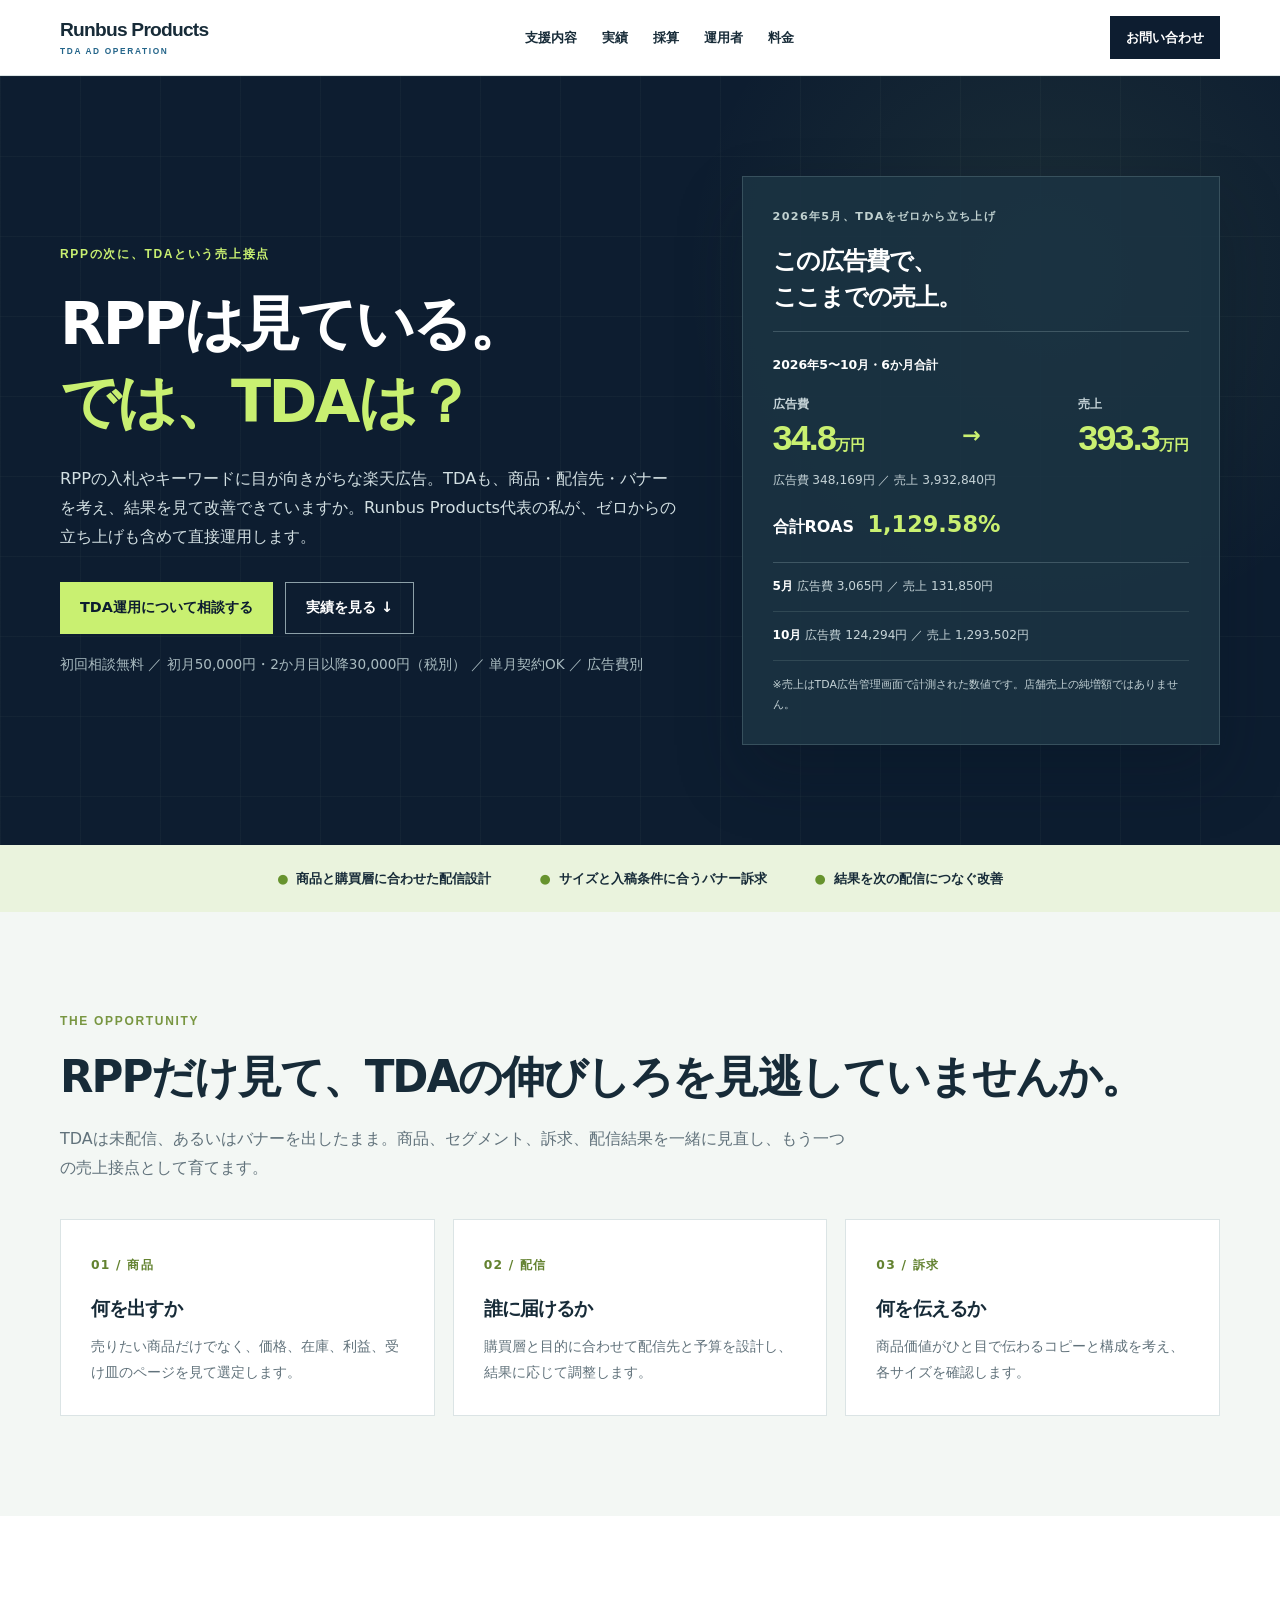
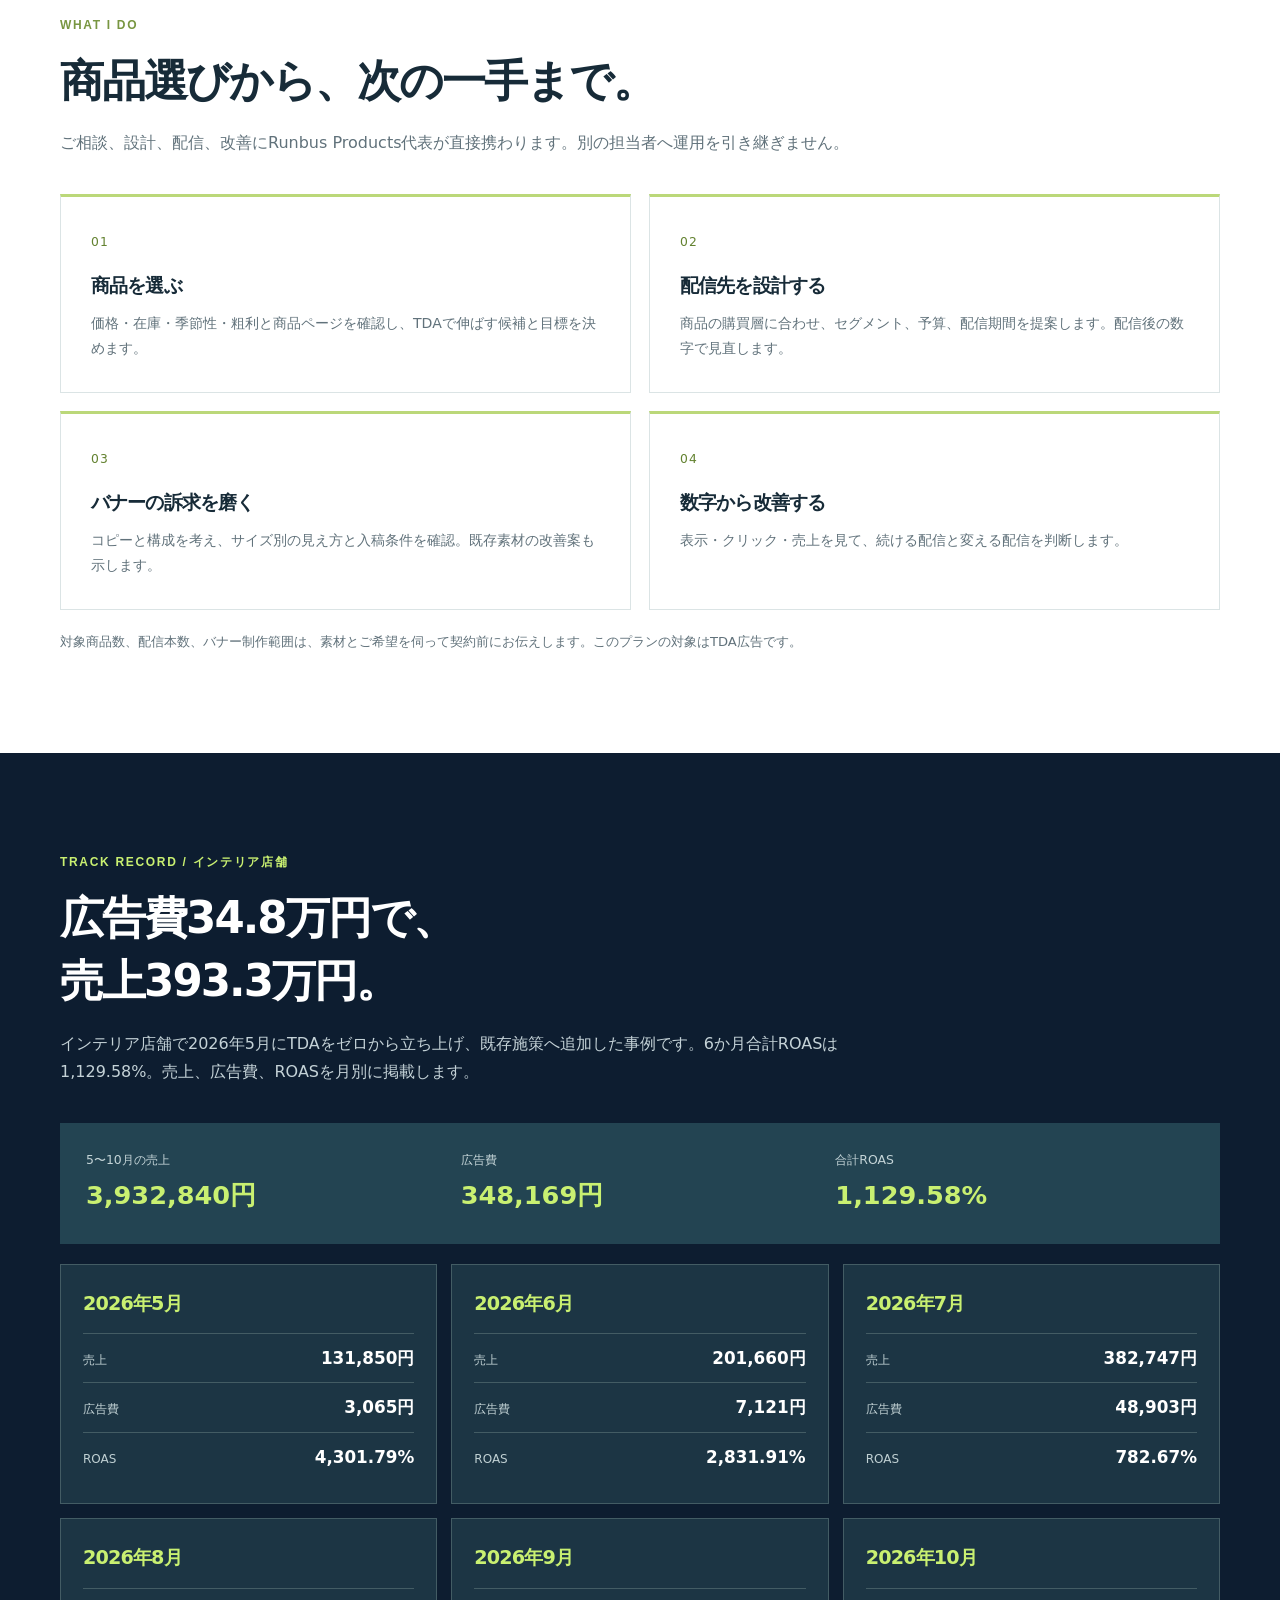
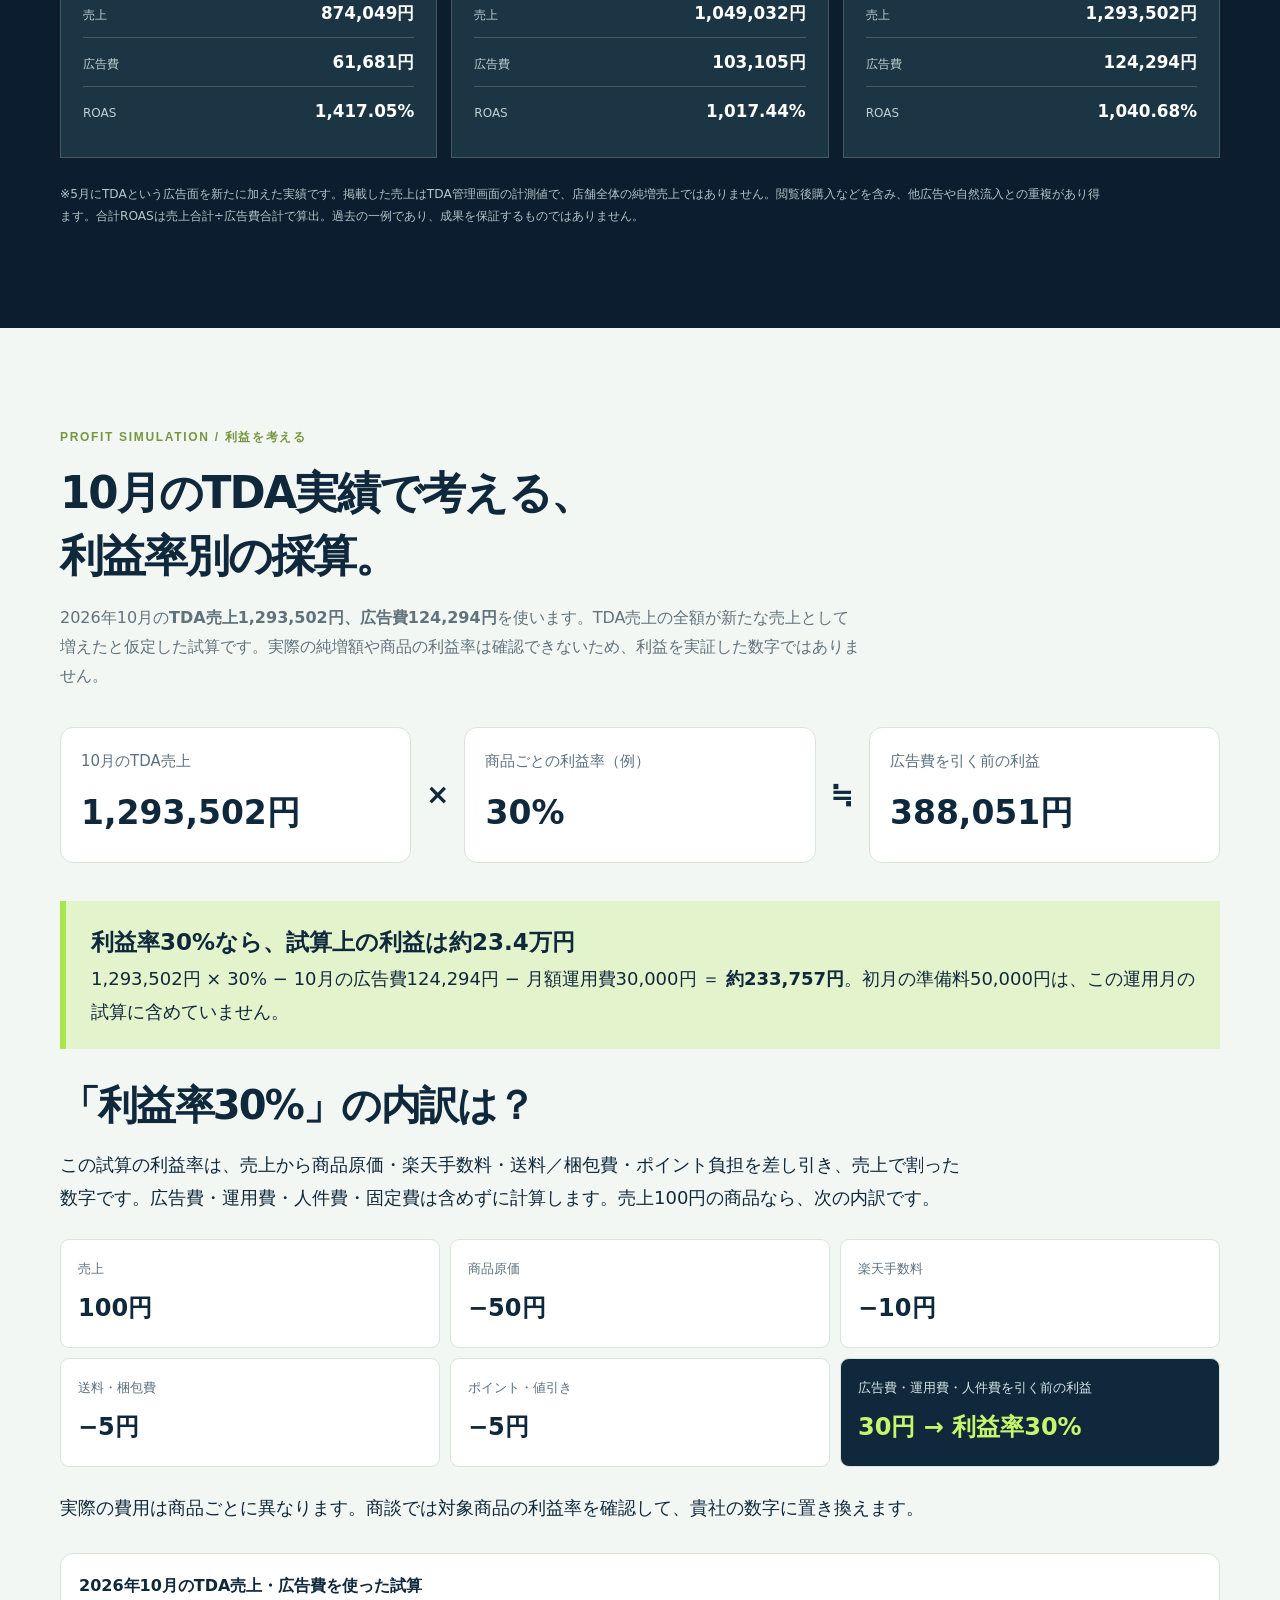
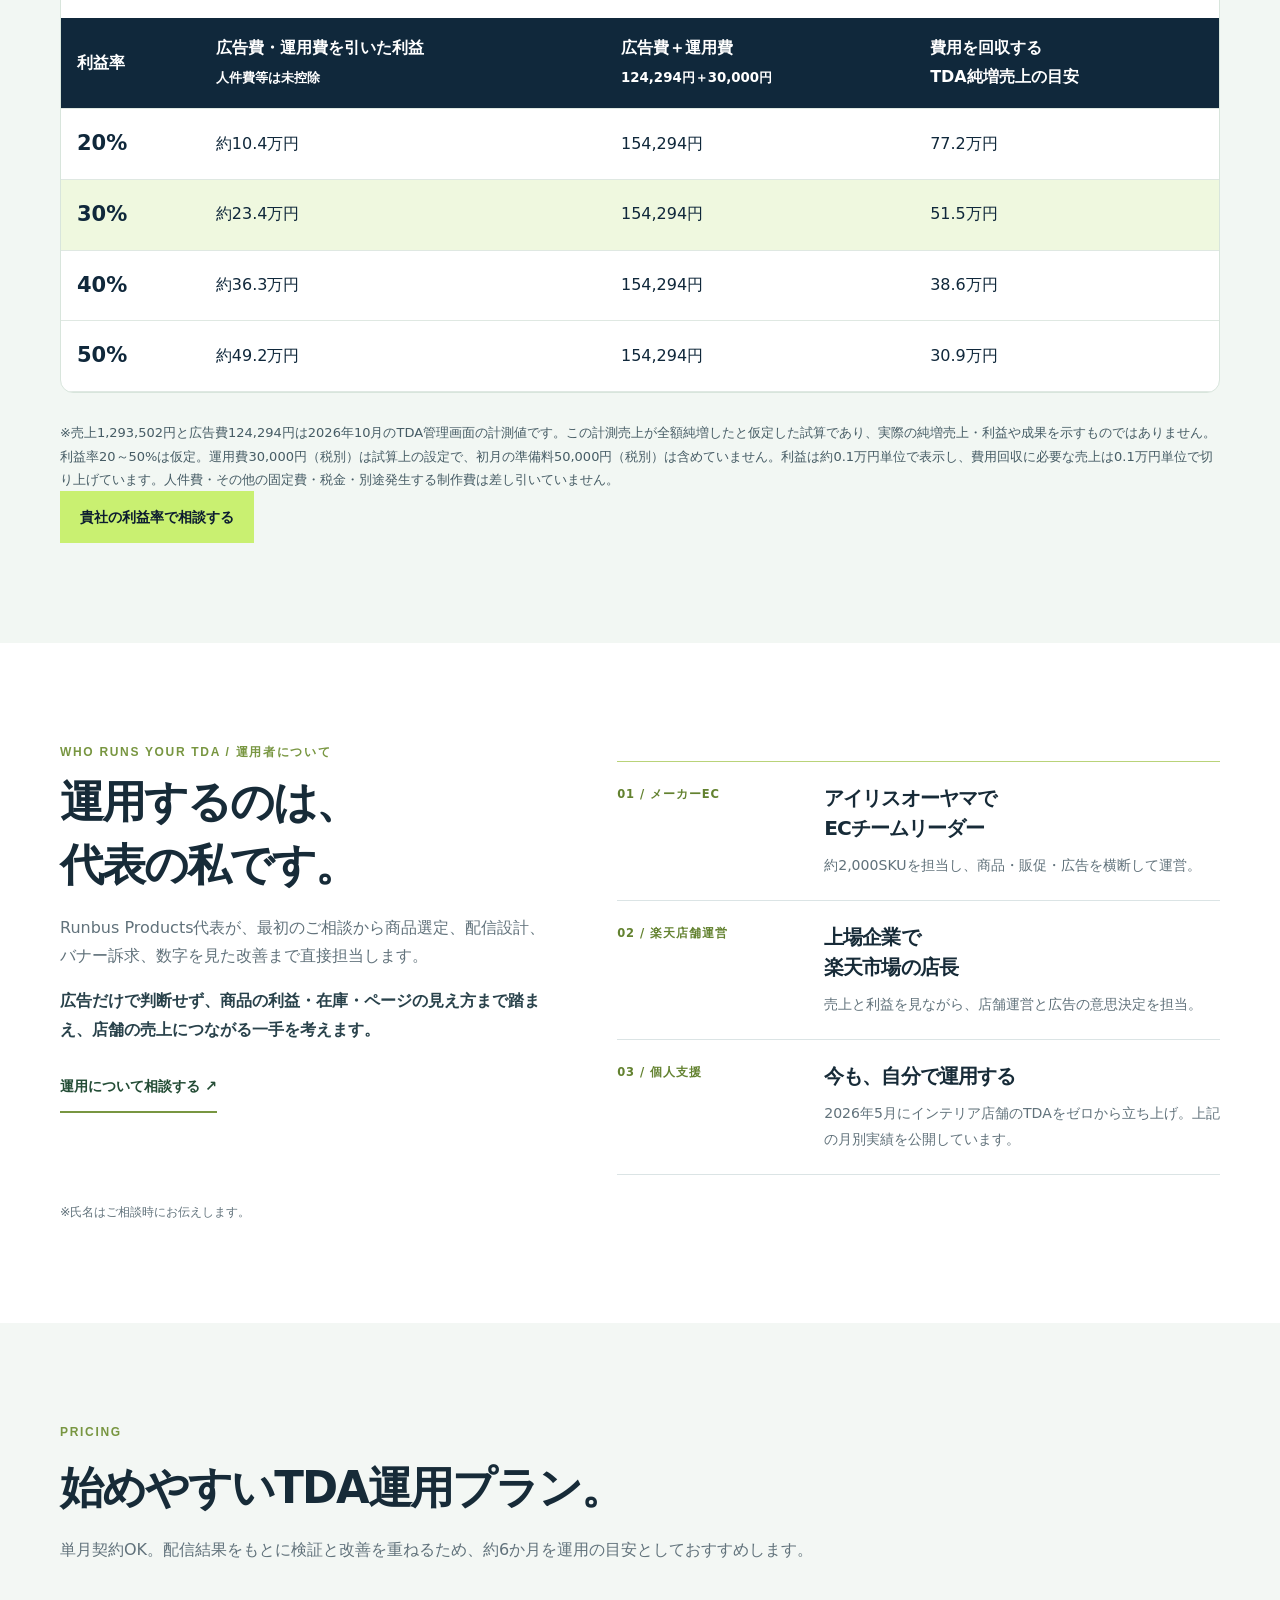
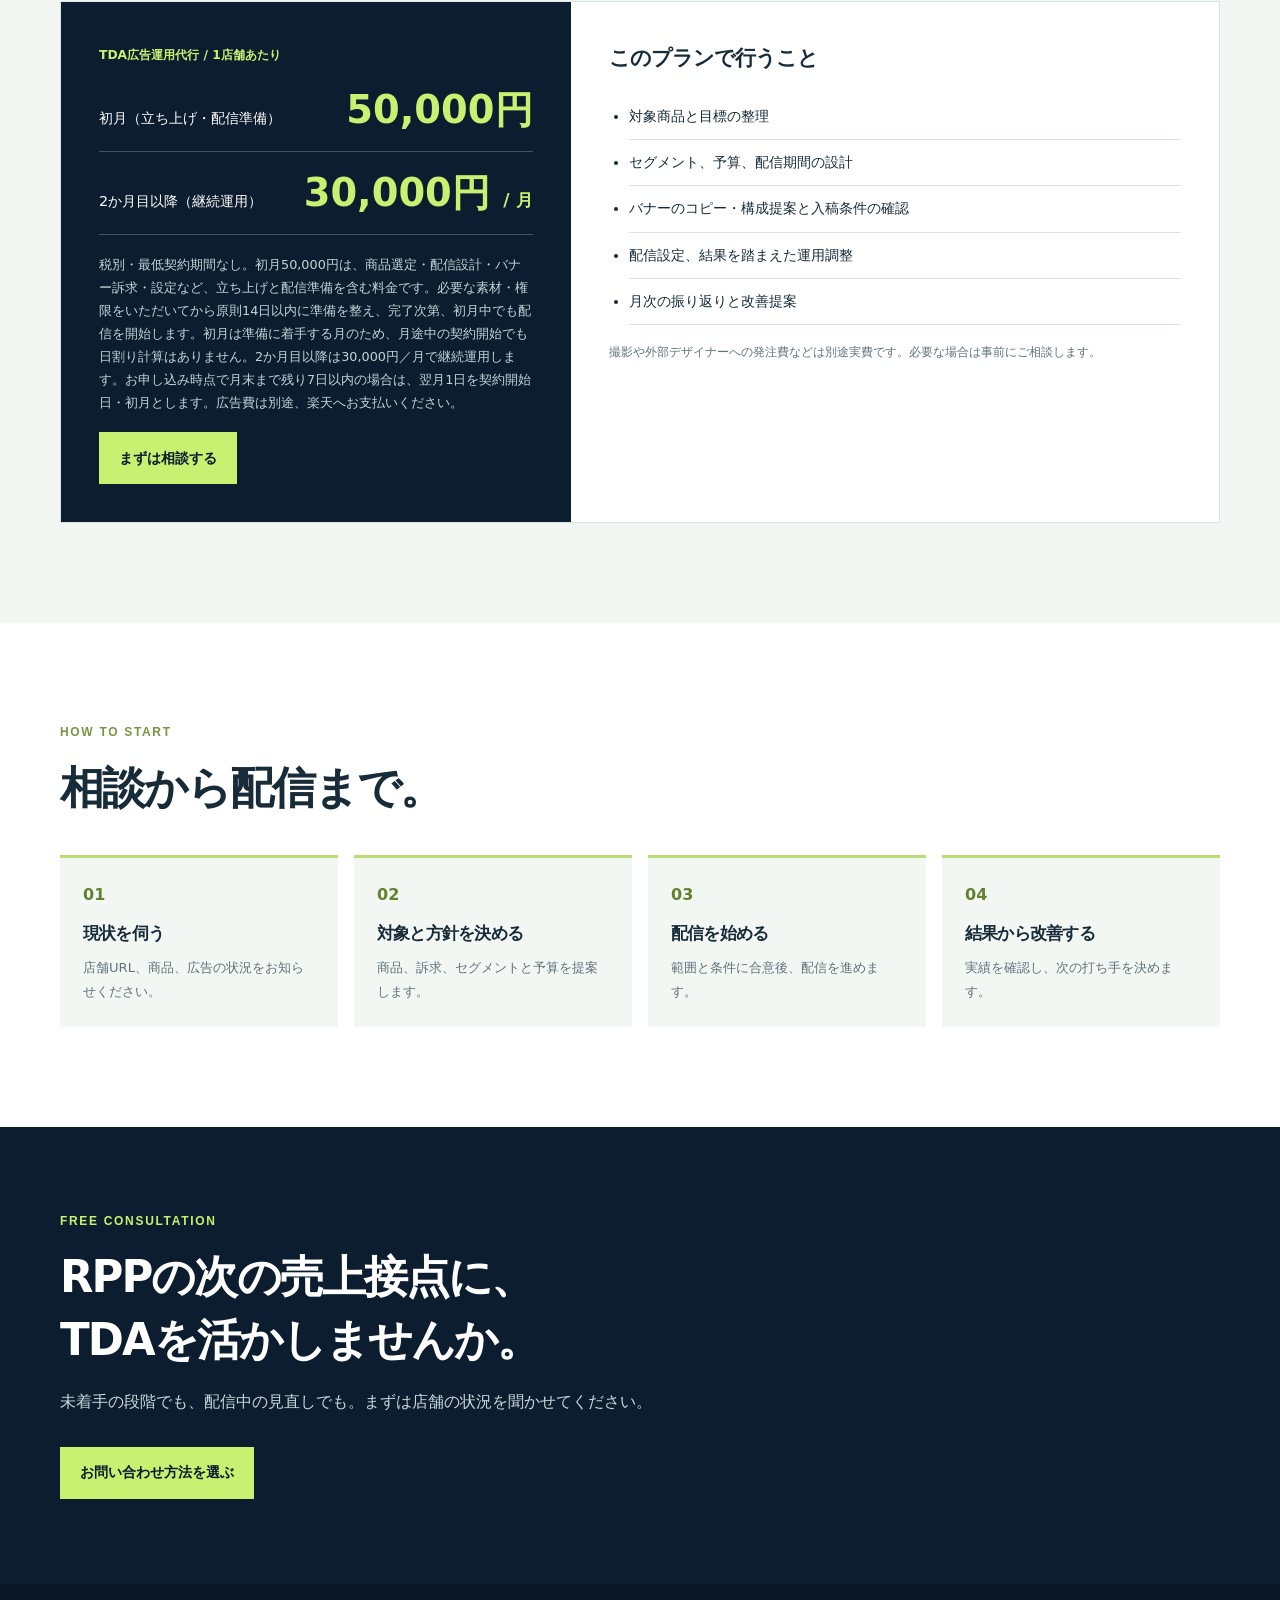
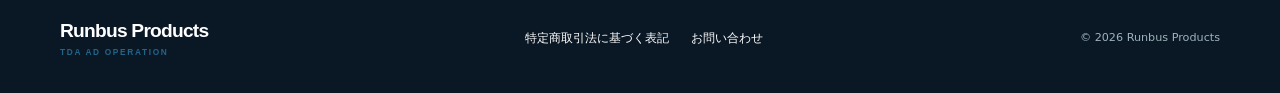
==== commit 85eeec33: "Add files via upload" ====
--- a/index.html
+++ b/index.html
@@ -47,7 +47,7 @@
 .tdaContactDialogInner{position:relative;padding:40px}.tdaContactDialog h2{font-size:clamp(1.4rem,4.5vw,1.9rem);line-height:1.4;margin:12px 24px 10px 0}.tdaContactDialog p:not(.tdaKicker){font-size:.95rem;color:#61727b;margin:0 0 22px}.tdaContactClose{position:absolute;right:20px;top:18px;display:grid;place-items:center;width:38px;height:38px;border:0;background:#f3f7f4;color:#172b38;font-size:1.5rem;line-height:1;cursor:pointer}.tdaContactOptions{display:grid;gap:10px}.tdaContactOptions a{display:flex;align-items:center;justify-content:space-between;min-height:54px;padding:13px 18px;background:#0d1d30;color:#fff;font-weight:800}.tdaContactOptions a:first-child{background:#c9f071;color:#0d1d30}.tdaContactOptions a:hover{filter:brightness(.94)}.tdaContactOptions a:focus-visible,.tdaContactClose:focus-visible{outline:3px solid #537b29;outline-offset:3px}
 @media(max-width:520px){.tdaContactDialogInner{padding:30px 22px}.tdaContactDialog h2{margin-right:24px}}
 
-.tdaEconomics{background:#f2f7f3;color:#10283b}.tdaEconomics h2{max-width:880px}.tdaEcoInputs{display:grid;grid-template-columns:repeat(3,1fr);gap:12px;margin:34px 0}.tdaEcoInputs>div{background:#fff;border:1px solid #dce8e2;border-radius:14px;padding:22px}.tdaEcoInputs small{display:block;color:#526c78;font-size:13px;margin-bottom:8px}.tdaEcoInputs strong{font-size:clamp(21px,2.5vw,29px);letter-spacing:-.04em}.tdaEcoInputs strong span{font-size:13px;letter-spacing:0}.tdaEcoMessage{border-left:5px solid #b7f45d;background:#e7f2e8;padding:19px 24px;margin:16px 0 28px}.tdaEcoMessage b{font-size:19px}.tdaEcoMessage p{margin:8px 0 0;line-height:1.8}.tdaEcoTableWrap{overflow-x:auto;border-radius:14px;border:1px solid #d3e3dc;background:#fff}.tdaEcoTable{border-collapse:collapse;width:100%;min-width:900px;text-align:right;font-variant-numeric:tabular-nums}.tdaEcoTable caption{text-align:left;padding:20px 20px 0;font-weight:700}.tdaEcoTable th,.tdaEcoTable td{padding:16px 18px;border-bottom:1px solid #e4ece8}.tdaEcoTable thead{background:#0f2639;color:#fff}.tdaEcoTable thead th{font-size:14px;font-weight:700}.tdaEcoTable thead small{font-weight:400}.tdaEcoTable tbody th{font-size:19px}.tdaEcoTable tbody tr:nth-child(2){background:#f1fadf}.tdaEcoTable tbody td:last-child{font-weight:800;color:#24513a}.tdaEcoTable tbody tr:last-child th,.tdaEcoTable tbody tr:last-child td{border-bottom:0}.tdaEcoScenario{display:grid;grid-template-columns:1fr 1.12fr;gap:28px;align-items:center;margin:28px 0;padding:28px;border-radius:18px;background:#10283b;color:#fff}.tdaEcoScenario h3{font-size:clamp(25px,3vw,36px);margin:8px 0}.tdaEcoScenario p{line-height:1.8}.tdaEcoControls{display:grid;gap:10px}.tdaEcoControls label{display:flex;justify-content:space-between;gap:16px;font-weight:700}.tdaEcoControls output{color:#c4f86c}.tdaEcoControls input{width:100%;accent-color:#c4f86c;margin-bottom:12px}.tdaEcoControls select{width:100%;padding:12px 14px;border-radius:7px;border:1px solid #66808c;background:#fff;color:#10283b;font:inherit;margin-bottom:10px}.tdaEcoResult{grid-column:1/-1;border-top:1px solid #44606d;padding-top:18px}.tdaEcoResult small{color:#b7c8c8}.tdaEcoResult strong{display:block;font-size:clamp(28px,4vw,48px);color:#c4f86c;line-height:1.2;margin:8px 0}.tdaEcoResult strong.is-negative{color:#ffb6a5}.tdaEcoResult p{margin:0;color:#d5e0e2;font-size:14px}.tdaEcoNote{font-size:13px;line-height:1.8;color:#465c65}@media(max-width:700px){.tdaEcoInputs{grid-template-columns:1fr;margin:24px 0}.tdaEcoInputs>div{padding:15px 18px}.tdaEcoInputs strong{font-size:23px}.tdaEcoScenario{grid-template-columns:1fr;padding:22px;gap:18px}.tdaEcoResult{grid-column:1}.tdaEcoTableWrap:after{content:"表は横にスクロールできます";display:block;font-size:12px;color:#526c78;padding:8px 14px}.tdaEcoMessage{padding:16px 18px}}.tdaSimpleFlow{display:flex;align-items:center;gap:15px;margin:28px 0 38px}.tdaSimpleFlow div{flex:1;background:#fff;border:1px solid #d8e5dc;border-radius:13px;padding:20px}.tdaSimpleFlow small{display:block;color:#5b7180;font-size:15px}.tdaSimpleFlow strong{display:block;font-size:clamp(22px,3vw,33px);margin-top:8px}.tdaSimpleFlow span{font-size:28px;font-weight:800}.tdaSimpleHeading{font-size:clamp(24px,3.4vw,40px);line-height:1.4;margin:16px 0}.tdaSimpleSub{font-size:18px;line-height:1.8;max-width:900px}.tdaSimpleTable{overflow:auto;background:#fff;border:1px solid #d8e5dc;border-radius:13px;margin:28px 0}.tdaSimpleTable table{width:100%;border-collapse:collapse;min-width:630px}.tdaSimpleTable caption{text-align:left;font-weight:700;padding:18px}.tdaSimpleTable th,.tdaSimpleTable td{padding:16px;border-bottom:1px solid #dfe8e2;text-align:left}.tdaSimpleTable thead{background:#10283b;color:#fff}.tdaSimpleTable tbody tr:nth-child(2){background:#eff8df}.tdaSimpleTable tbody th{font-size:21px}.tdaSimpleExample{background:#e3f4cd;border-left:6px solid #a8e650;padding:21px 25px;margin:28px 0}.tdaSimpleExample b{font-size:23px}.tdaSimpleExample p{font-size:18px;line-height:1.8;margin-bottom:0}@media(max-width:700px){.tdaSimpleFlow{display:grid;grid-template-columns:1fr;gap:5px}.tdaSimpleFlow span{text-align:center;line-height:1}.tdaSimpleFlow div{padding:15px 18px}.tdaSimpleExample{padding:18px}.tdaSimpleExample b{font-size:20px}.tdaSimpleExample p,.tdaSimpleSub{font-size:16px}}.tdaBreakdown{display:grid;grid-template-columns:repeat(3,1fr);gap:10px;margin:25px 0}.tdaBreakdown div{background:#fff;border:1px solid #d8e5dc;border-radius:9px;padding:17px}.tdaBreakdown small{display:block;color:#5b7180}.tdaBreakdown strong{display:block;font-size:24px;margin-top:6px}.tdaBreakdown .tdaBreakdownResult{background:#10283b;color:#c4f86c}.tdaBreakdownResult small{color:#d4e3e4}.tdaSimpleTable table{min-width:820px}@media(max-width:700px){.tdaBreakdown{grid-template-columns:repeat(2,1fr)}.tdaBreakdown strong{font-size:19px}}</style></head><body><main class="tdaPage" id="top"><header class="tdaHeader"><a class="tdaBrand" href="#top">Runbus Products <small>TDA AD OPERATION</small></a><nav aria-label="TDAページメニュー"><a href="#service">支援内容</a><a href="#results">実績</a><a href="#economics">採算</a><a href="#operator">運用者</a><a href="#price">料金</a></nav><a href="#contact" class="tdaHeaderAction">お問い合わせ</a><dialog class="tdaContactDialog" aria-labelledby="_R_1h_"><div class="tdaContactDialogInner"><button type="button" class="tdaContactClose" aria-label="閉じる">×</button><p class="tdaKicker">CONTACT</p><h2 id="_R_1h_">ご相談方法をお選びください</h2><p>ご都合のよい方法で、店舗やTDAの状況をお聞かせください。</p><div class="tdaContactOptions"><a href="https://lin.ee/7qptqyn" target="_blank" rel="noopener noreferrer">LINEで相談する <span aria-hidden="true">↗</span></a><a href="mailto:tako20business@gmail.com?subject=TDA%E9%81%8B%E7%94%A8%E3%81%AE%E7%9B%B8%E8%AB%87">メールで相談する <span aria-hidden="true">↗</span></a></div></div></dialog></header><section class="tdaHero"><div class="tdaHeroInner"><div><p class="tdaKicker">RPPの次に、TDAという売上接点</p><h1>RPPは見ている。<br/><em>では、TDAは？</em></h1><p class="tdaHeroLead">RPPの入札やキーワードに目が向きがちな楽天広告。TDAも、商品・配信先・バナーを考え、結果を見て改善できていますか。Runbus Products代表の私が、ゼロからの立ち上げも含めて直接運用します。</p><div class="tdaActions"><a href="#contact" class="tdaButton tdaLime">TDA運用について相談する</a><dialog class="tdaContactDialog" aria-labelledby="_R_oi_"><div class="tdaContactDialogInner"><button type="button" class="tdaContactClose" aria-label="閉じる">×</button><p class="tdaKicker">CONTACT</p><h2 id="_R_oi_">ご相談方法をお選びください</h2><p>ご都合のよい方法で、店舗やTDAの状況をお聞かせください。</p><div class="tdaContactOptions"><a href="https://lin.ee/7qptqyn" target="_blank" rel="noopener noreferrer">LINEで相談する <span aria-hidden="true">↗</span></a><a href="mailto:tako20business@gmail.com?subject=TDA%E9%81%8B%E7%94%A8%E3%81%AE%E7%9B%B8%E8%AB%87">メールで相談する <span aria-hidden="true">↗</span></a></div></div></dialog><a class="tdaButton tdaOutline" href="#results">実績を見る ↓</a></div><p class="tdaHeroNote">初回相談無料 ／ 初月50,000円・2か月目以降30,000円（税別） ／ 単月契約OK ／ 広告費別</p></div><div class="tdaHeroBoard"><p class="tdaBoardLabel">2026年5月、TDAをゼロから立ち上げ</p><h2>この広告費で、<br/>ここまでの売上。</h2><div class="tdaBoardMetric"><span>2026年5〜10月・6か月合計</span><div class="tdaMoneyFlow"><div><small>広告費</small><strong>34.8<em>万円</em></strong></div><span aria-hidden="true">→</span><div><small>売上</small><strong>393.3<em>万円</em></strong></div></div><p>広告費 348,169円 ／ 売上 3,932,840円</p><p class="tdaBoardRoas">合計ROAS <b>1,129.58%</b></p></div><div class="tdaBoardRows"><p><b>5月</b> 広告費 3,065円 ／ 売上 131,850円</p><p><b>10月</b> 広告費 124,294円 ／ 売上 1,293,502円</p></div><small>※売上はTDA広告管理画面で計測された数値です。店舗売上の純増額ではありません。</small></div></div></section><div class="tdaRibbon"><span>商品と購買層に合わせた配信設計</span><span>サイズと入稿条件に合うバナー訴求</span><span>結果を次の配信につなぐ改善</span></div><section class="tdaSection tdaProblem"><div class="tdaWrap"><p class="tdaKicker">THE OPPORTUNITY</p><h2>RPPだけ見て、TDAの伸びしろを見逃していませんか。</h2><p class="tdaLead">TDAは未配信、あるいはバナーを出したまま。商品、セグメント、訴求、配信結果を一緒に見直し、もう一つの売上接点として育てます。</p><div class="tdaThree"><article><b>01 / 商品</b><h3>何を出すか</h3><p>売りたい商品だけでなく、価格、在庫、利益、受け皿のページを見て選定します。</p></article><article><b>02 / 配信</b><h3>誰に届けるか</h3><p>購買層と目的に合わせて配信先と予算を設計し、結果に応じて調整します。</p></article><article><b>03 / 訴求</b><h3>何を伝えるか</h3><p>商品価値がひと目で伝わるコピーと構成を考え、各サイズを確認します。</p></article></div></div></section><section class="tdaSection" id="service"><div class="tdaWrap"><p class="tdaKicker">WHAT I DO</p><h2>商品選びから、次の一手まで。</h2><p class="tdaLead">ご相談、設計、配信、改善にRunbus Products代表が直接携わります。別の担当者へ運用を引き継ぎません。</p><div class="tdaServiceGrid"><article><span>01</span><h3>商品を選ぶ</h3><p>価格・在庫・季節性・粗利と商品ページを確認し、TDAで伸ばす候補と目標を決めます。</p></article><article><span>02</span><h3>配信先を設計する</h3><p>商品の購買層に合わせ、セグメント、予算、配信期間を提案します。配信後の数字で見直します。</p></article><article><span>03</span><h3>バナーの訴求を磨く</h3><p>コピーと構成を考え、サイズ別の見え方と入稿条件を確認。既存素材の改善案も示します。</p></article><article><span>04</span><h3>数字から改善する</h3><p>表示・クリック・売上を見て、続ける配信と変える配信を判断します。</p></article></div><p class="tdaServiceFoot">対象商品数、配信本数、バナー制作範囲は、素材とご希望を伺って契約前にお伝えします。このプランの対象はTDA広告です。</p></div></section><section class="tdaSection tdaResults" id="results"><div class="tdaWrap"><p class="tdaKicker">TRACK RECORD / インテリア店舗</p><h2>広告費34.8万円で、<br/><span class="tdaNoBreak">売上</span><wbr/><span class="tdaNoBreak">393.3万円。</span></h2><p class="tdaLead">インテリア店舗で2026年5月にTDAをゼロから立ち上げ、既存施策へ追加した事例です。6か月合計ROASは1,129.58%。売上、広告費、ROASを月別に掲載します。</p><div class="tdaTotals"><div><small>5〜10月の売上</small><strong>3,932,840円</strong></div><div><small>広告費</small><strong>348,169円</strong></div><div><small>合計ROAS</small><strong>1,129.58%</strong></div></div><div class="tdaMonthGrid"><article><h3>2026年5月</h3><dl><div><dt>売上</dt><dd>131,850円</dd></div><div><dt>広告費</dt><dd>3,065円</dd></div><div><dt>ROAS</dt><dd>4,301.79%</dd></div></dl></article><article><h3>2026年6月</h3><dl><div><dt>売上</dt><dd>201,660円</dd></div><div><dt>広告費</dt><dd>7,121円</dd></div><div><dt>ROAS</dt><dd>2,831.91%</dd></div></dl></article><article><h3>2026年7月</h3><dl><div><dt>売上</dt><dd>382,747円</dd></div><div><dt>広告費</dt><dd>48,903円</dd></div><div><dt>ROAS</dt><dd>782.67%</dd></div></dl></article><article><h3>2026年8月</h3><dl><div><dt>売上</dt><dd>874,049円</dd></div><div><dt>広告費</dt><dd>61,681円</dd></div><div><dt>ROAS</dt><dd>1,417.05%</dd></div></dl></article><article><h3>2026年9月</h3><dl><div><dt>売上</dt><dd>1,049,032円</dd></div><div><dt>広告費</dt><dd>103,105円</dd></div><div><dt>ROAS</dt><dd>1,017.44%</dd></div></dl></article><article><h3>2026年10月</h3><dl><div><dt>売上</dt><dd>1,293,502円</dd></div><div><dt>広告費</dt><dd>124,294円</dd></div><div><dt>ROAS</dt><dd>1,040.68%</dd></div></dl></article></div><p class="tdaResultsNote">※5月にTDAという広告面を新たに加えた実績です。掲載した売上はTDA管理画面の計測値で、店舗全体の純増売上ではありません。閲覧後購入などを含み、他広告や自然流入との重複があり得ます。合計ROASは売上合計÷広告費合計で算出。過去の一例であり、成果を保証するものではありません。</p></div></section><section class="tdaSection tdaEconomics" id="economics"><div class="tdaWrap"><p class="tdaKicker">PROFIT SIMULATION / 利益を考える</p><h2>TDAで売上が増えたら、<br/>利益はいくら残る？</h2><p class="tdaLead">ここでは<strong>TDAによって月120万円の売上が新たに増えた</strong>と仮定します。広告費12万円、運用月の月額運用費3万円（税別）を使う例です。初月の5万円は立ち上げ・準備の料金として、この試算に含めていません。実績ではなく、貴社の商品で採算を考えるためのシミュレーションです。</p><div class="tdaSimpleFlow"><div><small>TDAで増えた売上</small><strong>120万円</strong></div><span>×</span><div><small>商品ごとの利益率（例）</small><strong>30%</strong></div><span>＝</span><div><small>広告費を引く前の利益</small><strong>36万円</strong></div></div><div class="tdaSimpleExample"><b>利益率30%なら、広告費・運用費を引いた利益は月21万円</b><p>増えた売上120万円 × 利益率30% ＝ 36万円。そこから広告費12万円と運用費3万円を引くと、<strong>21万円</strong>です。</p></div><h3 class="tdaSimpleHeading">「利益率30%」の内訳は？</h3><p class="tdaSimpleSub">この試算の利益率は、売上から商品原価・楽天手数料・送料／梱包費・ポイント負担を差し引き、売上で割った数字です。広告費・運用費・人件費・固定費は含めずに計算します。売上100円の商品なら、次の内訳です。</p><div class="tdaBreakdown"><div><small>売上</small><strong>100円</strong></div><div><small>商品原価</small><strong>−50円</strong></div><div><small>楽天手数料</small><strong>−10円</strong></div><div><small>送料・梱包費</small><strong>−5円</strong></div><div><small>ポイント・値引き</small><strong>−5円</strong></div><div class="tdaBreakdownResult"><small>広告費・運用費・人件費を引く前の利益</small><strong>30円 → 利益率30%</strong></div></div><p class="tdaSimpleSub">実際の費用は商品ごとに異なります。商談では対象商品の利益率を確認して、貴社の数字に置き換えます。</p><div class="tdaSimpleTable"><table><caption>TDAで月120万円の売上が増え、広告費が月12万円の場合</caption><thead><tr><th scope="col">利益率</th><th scope="col">広告費・運用費を引いた利益<br/><small>人件費等は未控除</small></th><th scope="col">広告費＋運用費<br/><small>12万円＋3万円</small></th><th scope="col">費用15万円を回収する<br/>TDA純増売上</th></tr></thead><tbody><tr><th scope="row">20%</th><td>9万円</td><td>15万円</td><td>75万円</td></tr><tr><th scope="row">30%</th><td>21万円</td><td>15万円</td><td>50万円</td></tr><tr><th scope="row">40%</th><td>33万円</td><td>15万円</td><td>37.5万円</td></tr><tr><th scope="row">50%</th><td>45万円</td><td>15万円</td><td>30万円</td></tr></tbody></table></div><p class="tdaEcoNote">※この表は「TDAによって売上120万円が純増した」と仮定した計算例です。売上、広告費、利益率、成果を保証するものではありません。広告費12万円は試算上の設定です。運用費は月3万円（税別）で計算し、初月の準備料5万円（税別）はこの試算に含めていません。試算上の利益からは、人件費・その他の固定費・税金・別途発生する制作費を差し引いていません。TDA管理画面に表示される売上が常に全額純増することを示すものではありません。</p><a href="#contact" class="tdaButton tdaLime">貴社の利益率で相談する</a></div></section><section class="tdaSection tdaProfile" id="operator"><div class="tdaWrap"><p class="tdaKicker">WHO RUNS YOUR TDA / 運用者について</p><div class="tdaProfileGrid"><div class="tdaProfileIntro"><h2>運用するのは、<br/>代表の私です。</h2><p class="tdaLead">Runbus Products代表が、最初のご相談から商品選定、配信設計、バナー訴求、数字を見た改善まで直接担当します。</p><p class="tdaProfilePromise">広告だけで判断せず、商品の利益・在庫・ページの見え方まで踏まえ、店舗の売上につながる一手を考えます。</p><a href="#contact" class="tdaProfileLink">運用について相談する ↗</a><dialog class="tdaContactDialog" aria-labelledby="_R_137_"><div class="tdaContactDialogInner"><button type="button" class="tdaContactClose" aria-label="閉じる">×</button><p class="tdaKicker">CONTACT</p><h2 id="_R_137_">ご相談方法をお選びください</h2><p>ご都合のよい方法で、店舗やTDAの状況をお聞かせください。</p><div class="tdaContactOptions"><a href="https://lin.ee/7qptqyn" target="_blank" rel="noopener noreferrer">LINEで相談する <span aria-hidden="true">↗</span></a><a href="mailto:tako20business@gmail.com?subject=TDA%E9%81%8B%E7%94%A8%E3%81%AE%E7%9B%B8%E8%AB%87">メールで相談する <span aria-hidden="true">↗</span></a></div></div></dialog></div><div class="tdaProfileCareer" aria-label="これまでの経験"><div><span>01 / メーカーEC</span><h3>アイリスオーヤマで<br/>ECチームリーダー</h3><p>約2,000SKUを担当し、商品・販促・広告を横断して運営。</p></div><div><span>02 / 楽天店舗運営</span><h3>上場企業で<br/>楽天市場の店長</h3><p>売上と利益を見ながら、店舗運営と広告の意思決定を担当。</p></div><div><span>03 / 個人支援</span><h3>今も、自分で運用する</h3><p>2026年5月にインテリア店舗のTDAをゼロから立ち上げ。上記の月別実績を公開しています。</p></div></div></div><p class="tdaProfileNote">※氏名はご相談時にお伝えします。</p></div></section><section class="tdaSection tdaPriceSection" id="price"><div class="tdaWrap"><p class="tdaKicker">PRICING</p><h2>始めやすいTDA運用プラン。</h2><p class="tdaLead">単月契約OK。配信結果をもとに検証と改善を重ねるため、約6か月を運用の目安としておすすめします。</p><div class="tdaPricing"><div class="tdaPriceCard"><span>TDA広告運用代行 / 1店舗あたり</span><div><small>初月（立ち上げ・配信準備）</small><strong>50,000円</strong></div><div><small>2か月目以降（継続運用）</small><strong>30,000円 <em>/ 月</em></strong></div><p>税別・最低契約期間なし。初月50,000円は、商品選定・配信設計・バナー訴求・設定など、立ち上げと配信準備を含む料金です。必要な素材・権限をいただいてから原則14日以内に準備を整え、完了次第、初月中でも配信を開始します。初月は準備に着手する月のため、月途中の契約開始でも日割り計算はありません。2か月目以降は30,000円／月で継続運用します。お申し込み時点で月末まで残り7日以内の場合は、翌月1日を契約開始日・初月とします。広告費は別途、楽天へお支払いください。</p><a href="#contact" class="tdaButton tdaLime">まずは相談する</a><dialog class="tdaContactDialog" aria-labelledby="_R_2m8_"><div class="tdaContactDialogInner"><button type="button" class="tdaContactClose" aria-label="閉じる">×</button><p class="tdaKicker">CONTACT</p><h2 id="_R_2m8_">ご相談方法をお選びください</h2><p>ご都合のよい方法で、店舗やTDAの状況をお聞かせください。</p><div class="tdaContactOptions"><a href="https://lin.ee/7qptqyn" target="_blank" rel="noopener noreferrer">LINEで相談する <span aria-hidden="true">↗</span></a><a href="mailto:tako20business@gmail.com?subject=TDA%E9%81%8B%E7%94%A8%E3%81%AE%E7%9B%B8%E8%AB%87">メールで相談する <span aria-hidden="true">↗</span></a></div></div></dialog></div><div class="tdaPriceDetails"><h3>このプランで行うこと</h3><ul><li>対象商品と目標の整理</li><li>セグメント、予算、配信期間の設計</li><li>バナーのコピー・構成提案と入稿条件の確認</li><li>配信設定、結果を踏まえた運用調整</li><li>月次の振り返りと改善提案</li></ul><p>撮影や外部デザイナーへの発注費などは別途実費です。必要な場合は事前にご相談します。</p></div></div></div></section><section class="tdaSection tdaFlow"><div class="tdaWrap"><p class="tdaKicker">HOW TO START</p><h2>相談から配信まで。</h2><div class="tdaFour"><div><b>01</b><h3>現状を伺う</h3><p>店舗URL、商品、広告の状況をお知らせください。</p></div><div><b>02</b><h3>対象と方針を決める</h3><p>商品、訴求、セグメントと予算を提案します。</p></div><div><b>03</b><h3>配信を始める</h3><p>範囲と条件に合意後、配信を進めます。</p></div><div><b>04</b><h3>結果から改善する</h3><p>実績を確認し、次の打ち手を決めます。</p></div></div></div></section><section class="tdaEnd" id="contact"><div class="tdaWrap"><p class="tdaKicker">FREE CONSULTATION</p><h2>RPPの次の売上接点に、<br/>TDAを活かしませんか。</h2><p>未着手の段階でも、配信中の見直しでも。まずは店舗の状況を聞かせてください。</p><div class="tdaActions"><a href="#contact" class="tdaButton tdaLime">お問い合わせ方法を選ぶ</a><dialog class="tdaContactDialog" aria-labelledby="_R_2a_"><div class="tdaContactDialogInner"><button type="button" class="tdaContactClose" aria-label="閉じる">×</button><p class="tdaKicker">CONTACT</p><h2 id="_R_2a_">ご相談方法をお選びください</h2><p>ご都合のよい方法で、店舗やTDAの状況をお聞かせください。</p><div class="tdaContactOptions"><a href="https://lin.ee/7qptqyn" target="_blank" rel="noopener noreferrer">LINEで相談する <span aria-hidden="true">↗</span></a><a href="mailto:tako20business@gmail.com?subject=TDA%E9%81%8B%E7%94%A8%E3%81%AE%E7%9B%B8%E8%AB%87">メールで相談する <span aria-hidden="true">↗</span></a></div></div></dialog></div><noscript><p>LINEまたはメールからお問い合わせください。</p><p><a href="https://lin.ee/7qptqyn">LINEで相談</a> ／ <a href="mailto:tako20business@gmail.com?subject=TDA%E9%81%8B%E7%94%A8%E3%81%AE%E7%9B%B8%E8%AB%87">メールで相談</a></p></noscript></div></section><footer class="tdaFooter"><a class="tdaBrand" href="#top">Runbus Products <small>TDA AD OPERATION</small></a><div><a href="legal.html">特定商取引法に基づく表記</a><a href="#contact" class="">お問い合わせ</a><dialog class="tdaContactDialog" aria-labelledby="_R_5b_"><div class="tdaContactDialogInner"><button type="button" class="tdaContactClose" aria-label="閉じる">×</button><p class="tdaKicker">CONTACT</p><h2 id="_R_5b_">ご相談方法をお選びください</h2><p>ご都合のよい方法で、店舗やTDAの状況をお聞かせください。</p><div class="tdaContactOptions"><a href="https://lin.ee/7qptqyn" target="_blank" rel="noopener noreferrer">LINEで相談する <span aria-hidden="true">↗</span></a><a href="mailto:tako20business@gmail.com?subject=TDA%E9%81%8B%E7%94%A8%E3%81%AE%E7%9B%B8%E8%AB%87">メールで相談する <span aria-hidden="true">↗</span></a></div></div></dialog></div><small>© 2026 Runbus Products</small></footer></main><script>
+.tdaEconomics{background:#f2f7f3;color:#10283b}.tdaEconomics h2{max-width:880px}.tdaEcoInputs{display:grid;grid-template-columns:repeat(3,1fr);gap:12px;margin:34px 0}.tdaEcoInputs>div{background:#fff;border:1px solid #dce8e2;border-radius:14px;padding:22px}.tdaEcoInputs small{display:block;color:#526c78;font-size:13px;margin-bottom:8px}.tdaEcoInputs strong{font-size:clamp(21px,2.5vw,29px);letter-spacing:-.04em}.tdaEcoInputs strong span{font-size:13px;letter-spacing:0}.tdaEcoMessage{border-left:5px solid #b7f45d;background:#e7f2e8;padding:19px 24px;margin:16px 0 28px}.tdaEcoMessage b{font-size:19px}.tdaEcoMessage p{margin:8px 0 0;line-height:1.8}.tdaEcoTableWrap{overflow-x:auto;border-radius:14px;border:1px solid #d3e3dc;background:#fff}.tdaEcoTable{border-collapse:collapse;width:100%;min-width:900px;text-align:right;font-variant-numeric:tabular-nums}.tdaEcoTable caption{text-align:left;padding:20px 20px 0;font-weight:700}.tdaEcoTable th,.tdaEcoTable td{padding:16px 18px;border-bottom:1px solid #e4ece8}.tdaEcoTable thead{background:#0f2639;color:#fff}.tdaEcoTable thead th{font-size:14px;font-weight:700}.tdaEcoTable thead small{font-weight:400}.tdaEcoTable tbody th{font-size:19px}.tdaEcoTable tbody tr:nth-child(2){background:#f1fadf}.tdaEcoTable tbody td:last-child{font-weight:800;color:#24513a}.tdaEcoTable tbody tr:last-child th,.tdaEcoTable tbody tr:last-child td{border-bottom:0}.tdaEcoScenario{display:grid;grid-template-columns:1fr 1.12fr;gap:28px;align-items:center;margin:28px 0;padding:28px;border-radius:18px;background:#10283b;color:#fff}.tdaEcoScenario h3{font-size:clamp(25px,3vw,36px);margin:8px 0}.tdaEcoScenario p{line-height:1.8}.tdaEcoControls{display:grid;gap:10px}.tdaEcoControls label{display:flex;justify-content:space-between;gap:16px;font-weight:700}.tdaEcoControls output{color:#c4f86c}.tdaEcoControls input{width:100%;accent-color:#c4f86c;margin-bottom:12px}.tdaEcoControls select{width:100%;padding:12px 14px;border-radius:7px;border:1px solid #66808c;background:#fff;color:#10283b;font:inherit;margin-bottom:10px}.tdaEcoResult{grid-column:1/-1;border-top:1px solid #44606d;padding-top:18px}.tdaEcoResult small{color:#b7c8c8}.tdaEcoResult strong{display:block;font-size:clamp(28px,4vw,48px);color:#c4f86c;line-height:1.2;margin:8px 0}.tdaEcoResult strong.is-negative{color:#ffb6a5}.tdaEcoResult p{margin:0;color:#d5e0e2;font-size:14px}.tdaEcoNote{font-size:13px;line-height:1.8;color:#465c65}@media(max-width:700px){.tdaEcoInputs{grid-template-columns:1fr;margin:24px 0}.tdaEcoInputs>div{padding:15px 18px}.tdaEcoInputs strong{font-size:23px}.tdaEcoScenario{grid-template-columns:1fr;padding:22px;gap:18px}.tdaEcoResult{grid-column:1}.tdaEcoTableWrap:after{content:"表は横にスクロールできます";display:block;font-size:12px;color:#526c78;padding:8px 14px}.tdaEcoMessage{padding:16px 18px}}.tdaSimpleFlow{display:flex;align-items:center;gap:15px;margin:28px 0 38px}.tdaSimpleFlow div{flex:1;background:#fff;border:1px solid #d8e5dc;border-radius:13px;padding:20px}.tdaSimpleFlow small{display:block;color:#5b7180;font-size:15px}.tdaSimpleFlow strong{display:block;font-size:clamp(22px,3vw,33px);margin-top:8px}.tdaSimpleFlow span{font-size:28px;font-weight:800}.tdaSimpleHeading{font-size:clamp(24px,3.4vw,40px);line-height:1.4;margin:16px 0}.tdaSimpleSub{font-size:18px;line-height:1.8;max-width:900px}.tdaSimpleTable{overflow:auto;background:#fff;border:1px solid #d8e5dc;border-radius:13px;margin:28px 0}.tdaSimpleTable table{width:100%;border-collapse:collapse;min-width:630px}.tdaSimpleTable caption{text-align:left;font-weight:700;padding:18px}.tdaSimpleTable th,.tdaSimpleTable td{padding:16px;border-bottom:1px solid #dfe8e2;text-align:left}.tdaSimpleTable thead{background:#10283b;color:#fff}.tdaSimpleTable tbody tr:nth-child(2){background:#eff8df}.tdaSimpleTable tbody th{font-size:21px}.tdaSimpleExample{background:#e3f4cd;border-left:6px solid #a8e650;padding:21px 25px;margin:28px 0}.tdaSimpleExample b{font-size:23px}.tdaSimpleExample p{font-size:18px;line-height:1.8;margin-bottom:0}@media(max-width:700px){.tdaSimpleFlow{display:grid;grid-template-columns:1fr;gap:5px}.tdaSimpleFlow span{text-align:center;line-height:1}.tdaSimpleFlow div{padding:15px 18px}.tdaSimpleExample{padding:18px}.tdaSimpleExample b{font-size:20px}.tdaSimpleExample p,.tdaSimpleSub{font-size:16px}}.tdaBreakdown{display:grid;grid-template-columns:repeat(3,1fr);gap:10px;margin:25px 0}.tdaBreakdown div{background:#fff;border:1px solid #d8e5dc;border-radius:9px;padding:17px}.tdaBreakdown small{display:block;color:#5b7180}.tdaBreakdown strong{display:block;font-size:24px;margin-top:6px}.tdaBreakdown .tdaBreakdownResult{background:#10283b;color:#c4f86c}.tdaBreakdownResult small{color:#d4e3e4}.tdaSimpleTable table{min-width:820px}@media(max-width:700px){.tdaBreakdown{grid-template-columns:repeat(2,1fr)}.tdaBreakdown strong{font-size:19px}}</style></head><body><main class="tdaPage" id="top"><header class="tdaHeader"><a class="tdaBrand" href="#top">Runbus Products <small>TDA AD OPERATION</small></a><nav aria-label="TDAページメニュー"><a href="#service">支援内容</a><a href="#results">実績</a><a href="#economics">採算</a><a href="#operator">運用者</a><a href="#price">料金</a></nav><a href="#contact" class="tdaHeaderAction">お問い合わせ</a><dialog class="tdaContactDialog" aria-labelledby="_R_1h_"><div class="tdaContactDialogInner"><button type="button" class="tdaContactClose" aria-label="閉じる">×</button><p class="tdaKicker">CONTACT</p><h2 id="_R_1h_">ご相談方法をお選びください</h2><p>ご都合のよい方法で、店舗やTDAの状況をお聞かせください。</p><div class="tdaContactOptions"><a href="https://lin.ee/7qptqyn" target="_blank" rel="noopener noreferrer">LINEで相談する <span aria-hidden="true">↗</span></a><a href="mailto:tako20business@gmail.com?subject=TDA%E9%81%8B%E7%94%A8%E3%81%AE%E7%9B%B8%E8%AB%87">メールで相談する <span aria-hidden="true">↗</span></a></div></div></dialog></header><section class="tdaHero"><div class="tdaHeroInner"><div><p class="tdaKicker">RPPの次に、TDAという売上接点</p><h1>RPPは見ている。<br/><em>では、TDAは？</em></h1><p class="tdaHeroLead">RPPの入札やキーワードに目が向きがちな楽天広告。TDAも、商品・配信先・バナーを考え、結果を見て改善できていますか。Runbus Products代表の私が、ゼロからの立ち上げも含めて直接運用します。</p><div class="tdaActions"><a href="#contact" class="tdaButton tdaLime">TDA運用について相談する</a><dialog class="tdaContactDialog" aria-labelledby="_R_oi_"><div class="tdaContactDialogInner"><button type="button" class="tdaContactClose" aria-label="閉じる">×</button><p class="tdaKicker">CONTACT</p><h2 id="_R_oi_">ご相談方法をお選びください</h2><p>ご都合のよい方法で、店舗やTDAの状況をお聞かせください。</p><div class="tdaContactOptions"><a href="https://lin.ee/7qptqyn" target="_blank" rel="noopener noreferrer">LINEで相談する <span aria-hidden="true">↗</span></a><a href="mailto:tako20business@gmail.com?subject=TDA%E9%81%8B%E7%94%A8%E3%81%AE%E7%9B%B8%E8%AB%87">メールで相談する <span aria-hidden="true">↗</span></a></div></div></dialog><a class="tdaButton tdaOutline" href="#results">実績を見る ↓</a></div><p class="tdaHeroNote">初回相談無料 ／ 初月50,000円・2か月目以降30,000円（税別） ／ 単月契約OK ／ 広告費別</p></div><div class="tdaHeroBoard"><p class="tdaBoardLabel">2026年5月、TDAをゼロから立ち上げ</p><h2>この広告費で、<br/>ここまでの売上。</h2><div class="tdaBoardMetric"><span>2026年5〜10月・6か月合計</span><div class="tdaMoneyFlow"><div><small>広告費</small><strong>34.8<em>万円</em></strong></div><span aria-hidden="true">→</span><div><small>売上</small><strong>393.3<em>万円</em></strong></div></div><p>広告費 348,169円 ／ 売上 3,932,840円</p><p class="tdaBoardRoas">合計ROAS <b>1,129.58%</b></p></div><div class="tdaBoardRows"><p><b>5月</b> 広告費 3,065円 ／ 売上 131,850円</p><p><b>10月</b> 広告費 124,294円 ／ 売上 1,293,502円</p></div><small>※売上はTDA広告管理画面で計測された数値です。店舗売上の純増額ではありません。</small></div></div></section><div class="tdaRibbon"><span>商品と購買層に合わせた配信設計</span><span>サイズと入稿条件に合うバナー訴求</span><span>結果を次の配信につなぐ改善</span></div><section class="tdaSection tdaProblem"><div class="tdaWrap"><p class="tdaKicker">THE OPPORTUNITY</p><h2>RPPだけ見て、TDAの伸びしろを見逃していませんか。</h2><p class="tdaLead">TDAは未配信、あるいはバナーを出したまま。商品、セグメント、訴求、配信結果を一緒に見直し、もう一つの売上接点として育てます。</p><div class="tdaThree"><article><b>01 / 商品</b><h3>何を出すか</h3><p>売りたい商品だけでなく、価格、在庫、利益、受け皿のページを見て選定します。</p></article><article><b>02 / 配信</b><h3>誰に届けるか</h3><p>購買層と目的に合わせて配信先と予算を設計し、結果に応じて調整します。</p></article><article><b>03 / 訴求</b><h3>何を伝えるか</h3><p>商品価値がひと目で伝わるコピーと構成を考え、各サイズを確認します。</p></article></div></div></section><section class="tdaSection" id="service"><div class="tdaWrap"><p class="tdaKicker">WHAT I DO</p><h2>商品選びから、次の一手まで。</h2><p class="tdaLead">ご相談、設計、配信、改善にRunbus Products代表が直接携わります。別の担当者へ運用を引き継ぎません。</p><div class="tdaServiceGrid"><article><span>01</span><h3>商品を選ぶ</h3><p>価格・在庫・季節性・粗利と商品ページを確認し、TDAで伸ばす候補と目標を決めます。</p></article><article><span>02</span><h3>配信先を設計する</h3><p>商品の購買層に合わせ、セグメント、予算、配信期間を提案します。配信後の数字で見直します。</p></article><article><span>03</span><h3>バナーの訴求を磨く</h3><p>コピーと構成を考え、サイズ別の見え方と入稿条件を確認。既存素材の改善案も示します。</p></article><article><span>04</span><h3>数字から改善する</h3><p>表示・クリック・売上を見て、続ける配信と変える配信を判断します。</p></article></div><p class="tdaServiceFoot">対象商品数、配信本数、バナー制作範囲は、素材とご希望を伺って契約前にお伝えします。このプランの対象はTDA広告です。</p></div></section><section class="tdaSection tdaResults" id="results"><div class="tdaWrap"><p class="tdaKicker">TRACK RECORD / インテリア店舗</p><h2>広告費34.8万円で、<br/><span class="tdaNoBreak">売上</span><wbr/><span class="tdaNoBreak">393.3万円。</span></h2><p class="tdaLead">インテリア店舗で2026年5月にTDAをゼロから立ち上げ、既存施策へ追加した事例です。6か月合計ROASは1,129.58%。売上、広告費、ROASを月別に掲載します。</p><div class="tdaTotals"><div><small>5〜10月の売上</small><strong>3,932,840円</strong></div><div><small>広告費</small><strong>348,169円</strong></div><div><small>合計ROAS</small><strong>1,129.58%</strong></div></div><div class="tdaMonthGrid"><article><h3>2026年5月</h3><dl><div><dt>売上</dt><dd>131,850円</dd></div><div><dt>広告費</dt><dd>3,065円</dd></div><div><dt>ROAS</dt><dd>4,301.79%</dd></div></dl></article><article><h3>2026年6月</h3><dl><div><dt>売上</dt><dd>201,660円</dd></div><div><dt>広告費</dt><dd>7,121円</dd></div><div><dt>ROAS</dt><dd>2,831.91%</dd></div></dl></article><article><h3>2026年7月</h3><dl><div><dt>売上</dt><dd>382,747円</dd></div><div><dt>広告費</dt><dd>48,903円</dd></div><div><dt>ROAS</dt><dd>782.67%</dd></div></dl></article><article><h3>2026年8月</h3><dl><div><dt>売上</dt><dd>874,049円</dd></div><div><dt>広告費</dt><dd>61,681円</dd></div><div><dt>ROAS</dt><dd>1,417.05%</dd></div></dl></article><article><h3>2026年9月</h3><dl><div><dt>売上</dt><dd>1,049,032円</dd></div><div><dt>広告費</dt><dd>103,105円</dd></div><div><dt>ROAS</dt><dd>1,017.44%</dd></div></dl></article><article><h3>2026年10月</h3><dl><div><dt>売上</dt><dd>1,293,502円</dd></div><div><dt>広告費</dt><dd>124,294円</dd></div><div><dt>ROAS</dt><dd>1,040.68%</dd></div></dl></article></div><p class="tdaResultsNote">※5月にTDAという広告面を新たに加えた実績です。掲載した売上はTDA管理画面の計測値で、店舗全体の純増売上ではありません。閲覧後購入などを含み、他広告や自然流入との重複があり得ます。合計ROASは売上合計÷広告費合計で算出。過去の一例であり、成果を保証するものではありません。</p></div></section><section class="tdaSection tdaEconomics" id="economics"><div class="tdaWrap"><p class="tdaKicker">PROFIT SIMULATION / 利益を考える</p><h2>10月のTDA実績で考える、<br/>利益率別の採算。</h2><p class="tdaLead">2026年10月の<strong>TDA売上1,293,502円、広告費124,294円</strong>を使います。TDA売上の全額が新たな売上として増えたと仮定した試算です。実際の純増額や商品の利益率は確認できないため、利益を実証した数字ではありません。</p><div class="tdaSimpleFlow"><div><small>10月のTDA売上</small><strong>1,293,502円</strong></div><span>×</span><div><small>商品ごとの利益率（例）</small><strong>30%</strong></div><span>≒</span><div><small>広告費を引く前の利益</small><strong>388,051円</strong></div></div><div class="tdaSimpleExample"><b>利益率30%なら、試算上の利益は約23.4万円</b><p>1,293,502円 × 30% − 10月の広告費124,294円 − 月額運用費30,000円 ＝ <strong>約233,757円</strong>。初月の準備料50,000円は、この運用月の試算に含めていません。</p></div><h3 class="tdaSimpleHeading">「利益率30%」の内訳は？</h3><p class="tdaSimpleSub">この試算の利益率は、売上から商品原価・楽天手数料・送料／梱包費・ポイント負担を差し引き、売上で割った数字です。広告費・運用費・人件費・固定費は含めずに計算します。売上100円の商品なら、次の内訳です。</p><div class="tdaBreakdown"><div><small>売上</small><strong>100円</strong></div><div><small>商品原価</small><strong>−50円</strong></div><div><small>楽天手数料</small><strong>−10円</strong></div><div><small>送料・梱包費</small><strong>−5円</strong></div><div><small>ポイント・値引き</small><strong>−5円</strong></div><div class="tdaBreakdownResult"><small>広告費・運用費・人件費を引く前の利益</small><strong>30円 → 利益率30%</strong></div></div><p class="tdaSimpleSub">実際の費用は商品ごとに異なります。商談では対象商品の利益率を確認して、貴社の数字に置き換えます。</p><div class="tdaSimpleTable"><table><caption>2026年10月のTDA売上・広告費を使った試算</caption><thead><tr><th scope="col">利益率</th><th scope="col">広告費・運用費を引いた利益<br/><small>人件費等は未控除</small></th><th scope="col">広告費＋運用費<br/><small>124,294円＋30,000円</small></th><th scope="col">費用を回収する<br/>TDA純増売上の目安</th></tr></thead><tbody><tr><th scope="row">20%</th><td>約10.4万円</td><td>154,294円</td><td>77.2万円</td></tr><tr><th scope="row">30%</th><td>約23.4万円</td><td>154,294円</td><td>51.5万円</td></tr><tr><th scope="row">40%</th><td>約36.3万円</td><td>154,294円</td><td>38.6万円</td></tr><tr><th scope="row">50%</th><td>約49.2万円</td><td>154,294円</td><td>30.9万円</td></tr></tbody></table></div><p class="tdaEcoNote">※売上1,293,502円と広告費124,294円は2026年10月のTDA管理画面の計測値です。この計測売上が全額純増したと仮定した試算であり、実際の純増売上・利益や成果を示すものではありません。利益率20～50%は仮定。運用費30,000円（税別）は試算上の設定で、初月の準備料50,000円（税別）は含めていません。利益は約0.1万円単位で表示し、費用回収に必要な売上は0.1万円単位で切り上げています。人件費・その他の固定費・税金・別途発生する制作費は差し引いていません。</p><a href="#contact" class="tdaButton tdaLime">貴社の利益率で相談する</a></div></section><section class="tdaSection tdaProfile" id="operator"><div class="tdaWrap"><p class="tdaKicker">WHO RUNS YOUR TDA / 運用者について</p><div class="tdaProfileGrid"><div class="tdaProfileIntro"><h2>運用するのは、<br/>代表の私です。</h2><p class="tdaLead">Runbus Products代表が、最初のご相談から商品選定、配信設計、バナー訴求、数字を見た改善まで直接担当します。</p><p class="tdaProfilePromise">広告だけで判断せず、商品の利益・在庫・ページの見え方まで踏まえ、店舗の売上につながる一手を考えます。</p><a href="#contact" class="tdaProfileLink">運用について相談する ↗</a><dialog class="tdaContactDialog" aria-labelledby="_R_137_"><div class="tdaContactDialogInner"><button type="button" class="tdaContactClose" aria-label="閉じる">×</button><p class="tdaKicker">CONTACT</p><h2 id="_R_137_">ご相談方法をお選びください</h2><p>ご都合のよい方法で、店舗やTDAの状況をお聞かせください。</p><div class="tdaContactOptions"><a href="https://lin.ee/7qptqyn" target="_blank" rel="noopener noreferrer">LINEで相談する <span aria-hidden="true">↗</span></a><a href="mailto:tako20business@gmail.com?subject=TDA%E9%81%8B%E7%94%A8%E3%81%AE%E7%9B%B8%E8%AB%87">メールで相談する <span aria-hidden="true">↗</span></a></div></div></dialog></div><div class="tdaProfileCareer" aria-label="これまでの経験"><div><span>01 / メーカーEC</span><h3>アイリスオーヤマで<br/>ECチームリーダー</h3><p>約2,000SKUを担当し、商品・販促・広告を横断して運営。</p></div><div><span>02 / 楽天店舗運営</span><h3>上場企業で<br/>楽天市場の店長</h3><p>売上と利益を見ながら、店舗運営と広告の意思決定を担当。</p></div><div><span>03 / 個人支援</span><h3>今も、自分で運用する</h3><p>2026年5月にインテリア店舗のTDAをゼロから立ち上げ。上記の月別実績を公開しています。</p></div></div></div><p class="tdaProfileNote">※氏名はご相談時にお伝えします。</p></div></section><section class="tdaSection tdaPriceSection" id="price"><div class="tdaWrap"><p class="tdaKicker">PRICING</p><h2>始めやすいTDA運用プラン。</h2><p class="tdaLead">単月契約OK。配信結果をもとに検証と改善を重ねるため、約6か月を運用の目安としておすすめします。</p><div class="tdaPricing"><div class="tdaPriceCard"><span>TDA広告運用代行 / 1店舗あたり</span><div><small>初月（立ち上げ・配信準備）</small><strong>50,000円</strong></div><div><small>2か月目以降（継続運用）</small><strong>30,000円 <em>/ 月</em></strong></div><p>税別・最低契約期間なし。初月50,000円は、商品選定・配信設計・バナー訴求・設定など、立ち上げと配信準備を含む料金です。必要な素材・権限をいただいてから原則14日以内に準備を整え、完了次第、初月中でも配信を開始します。初月は準備に着手する月のため、月途中の契約開始でも日割り計算はありません。2か月目以降は30,000円／月で継続運用します。お申し込み時点で月末まで残り7日以内の場合は、翌月1日を契約開始日・初月とします。広告費は別途、楽天へお支払いください。</p><a href="#contact" class="tdaButton tdaLime">まずは相談する</a><dialog class="tdaContactDialog" aria-labelledby="_R_2m8_"><div class="tdaContactDialogInner"><button type="button" class="tdaContactClose" aria-label="閉じる">×</button><p class="tdaKicker">CONTACT</p><h2 id="_R_2m8_">ご相談方法をお選びください</h2><p>ご都合のよい方法で、店舗やTDAの状況をお聞かせください。</p><div class="tdaContactOptions"><a href="https://lin.ee/7qptqyn" target="_blank" rel="noopener noreferrer">LINEで相談する <span aria-hidden="true">↗</span></a><a href="mailto:tako20business@gmail.com?subject=TDA%E9%81%8B%E7%94%A8%E3%81%AE%E7%9B%B8%E8%AB%87">メールで相談する <span aria-hidden="true">↗</span></a></div></div></dialog></div><div class="tdaPriceDetails"><h3>このプランで行うこと</h3><ul><li>対象商品と目標の整理</li><li>セグメント、予算、配信期間の設計</li><li>バナーのコピー・構成提案と入稿条件の確認</li><li>配信設定、結果を踏まえた運用調整</li><li>月次の振り返りと改善提案</li></ul><p>撮影や外部デザイナーへの発注費などは別途実費です。必要な場合は事前にご相談します。</p></div></div></div></section><section class="tdaSection tdaFlow"><div class="tdaWrap"><p class="tdaKicker">HOW TO START</p><h2>相談から配信まで。</h2><div class="tdaFour"><div><b>01</b><h3>現状を伺う</h3><p>店舗URL、商品、広告の状況をお知らせください。</p></div><div><b>02</b><h3>対象と方針を決める</h3><p>商品、訴求、セグメントと予算を提案します。</p></div><div><b>03</b><h3>配信を始める</h3><p>範囲と条件に合意後、配信を進めます。</p></div><div><b>04</b><h3>結果から改善する</h3><p>実績を確認し、次の打ち手を決めます。</p></div></div></div></section><section class="tdaEnd" id="contact"><div class="tdaWrap"><p class="tdaKicker">FREE CONSULTATION</p><h2>RPPの次の売上接点に、<br/>TDAを活かしませんか。</h2><p>未着手の段階でも、配信中の見直しでも。まずは店舗の状況を聞かせてください。</p><div class="tdaActions"><a href="#contact" class="tdaButton tdaLime">お問い合わせ方法を選ぶ</a><dialog class="tdaContactDialog" aria-labelledby="_R_2a_"><div class="tdaContactDialogInner"><button type="button" class="tdaContactClose" aria-label="閉じる">×</button><p class="tdaKicker">CONTACT</p><h2 id="_R_2a_">ご相談方法をお選びください</h2><p>ご都合のよい方法で、店舗やTDAの状況をお聞かせください。</p><div class="tdaContactOptions"><a href="https://lin.ee/7qptqyn" target="_blank" rel="noopener noreferrer">LINEで相談する <span aria-hidden="true">↗</span></a><a href="mailto:tako20business@gmail.com?subject=TDA%E9%81%8B%E7%94%A8%E3%81%AE%E7%9B%B8%E8%AB%87">メールで相談する <span aria-hidden="true">↗</span></a></div></div></dialog></div><noscript><p>LINEまたはメールからお問い合わせください。</p><p><a href="https://lin.ee/7qptqyn">LINEで相談</a> ／ <a href="mailto:tako20business@gmail.com?subject=TDA%E9%81%8B%E7%94%A8%E3%81%AE%E7%9B%B8%E8%AB%87">メールで相談</a></p></noscript></div></section><footer class="tdaFooter"><a class="tdaBrand" href="#top">Runbus Products <small>TDA AD OPERATION</small></a><div><a href="legal.html">特定商取引法に基づく表記</a><a href="#contact" class="">お問い合わせ</a><dialog class="tdaContactDialog" aria-labelledby="_R_5b_"><div class="tdaContactDialogInner"><button type="button" class="tdaContactClose" aria-label="閉じる">×</button><p class="tdaKicker">CONTACT</p><h2 id="_R_5b_">ご相談方法をお選びください</h2><p>ご都合のよい方法で、店舗やTDAの状況をお聞かせください。</p><div class="tdaContactOptions"><a href="https://lin.ee/7qptqyn" target="_blank" rel="noopener noreferrer">LINEで相談する <span aria-hidden="true">↗</span></a><a href="mailto:tako20business@gmail.com?subject=TDA%E9%81%8B%E7%94%A8%E3%81%AE%E7%9B%B8%E8%AB%87">メールで相談する <span aria-hidden="true">↗</span></a></div></div></dialog></div><small>© 2026 Runbus Products</small></footer></main><script>
 (() => {
   document.querySelectorAll('a[href="#contact"]').forEach(link => {
     const dialog = link.nextElementSibling;
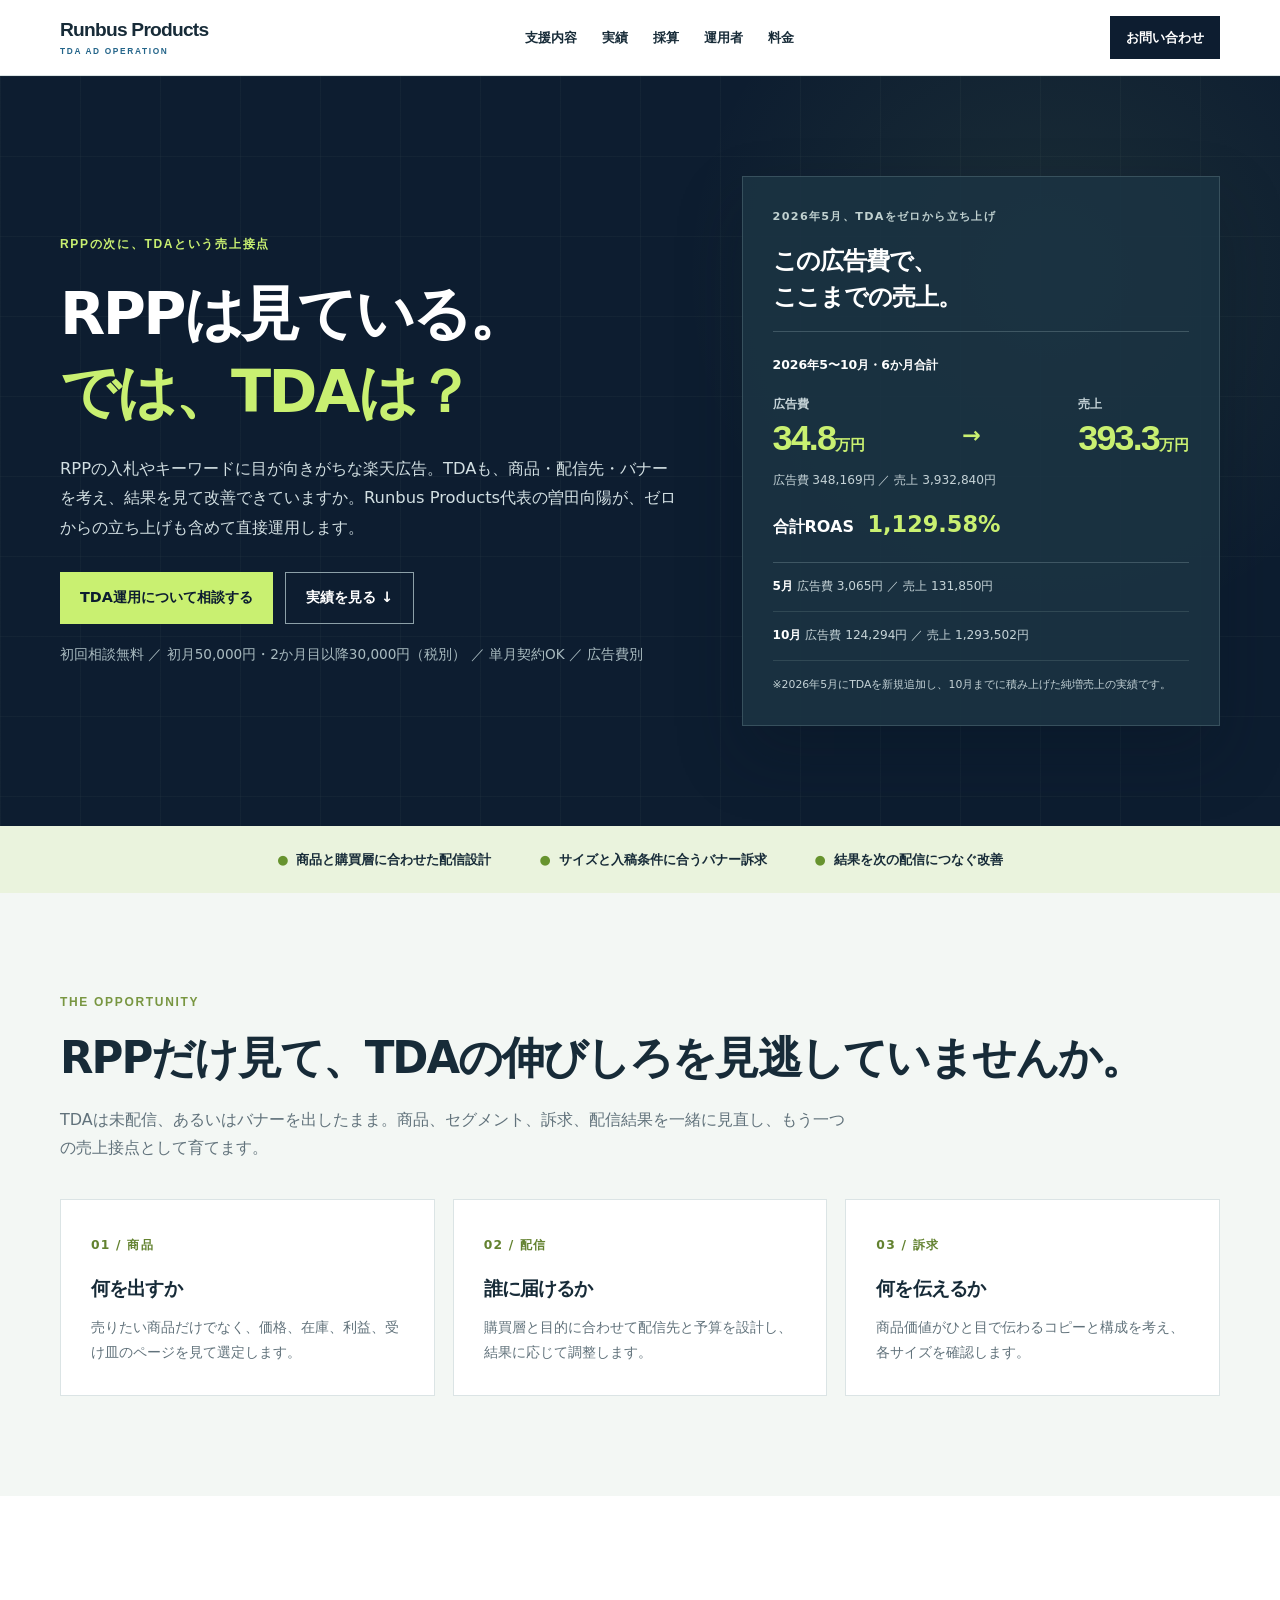
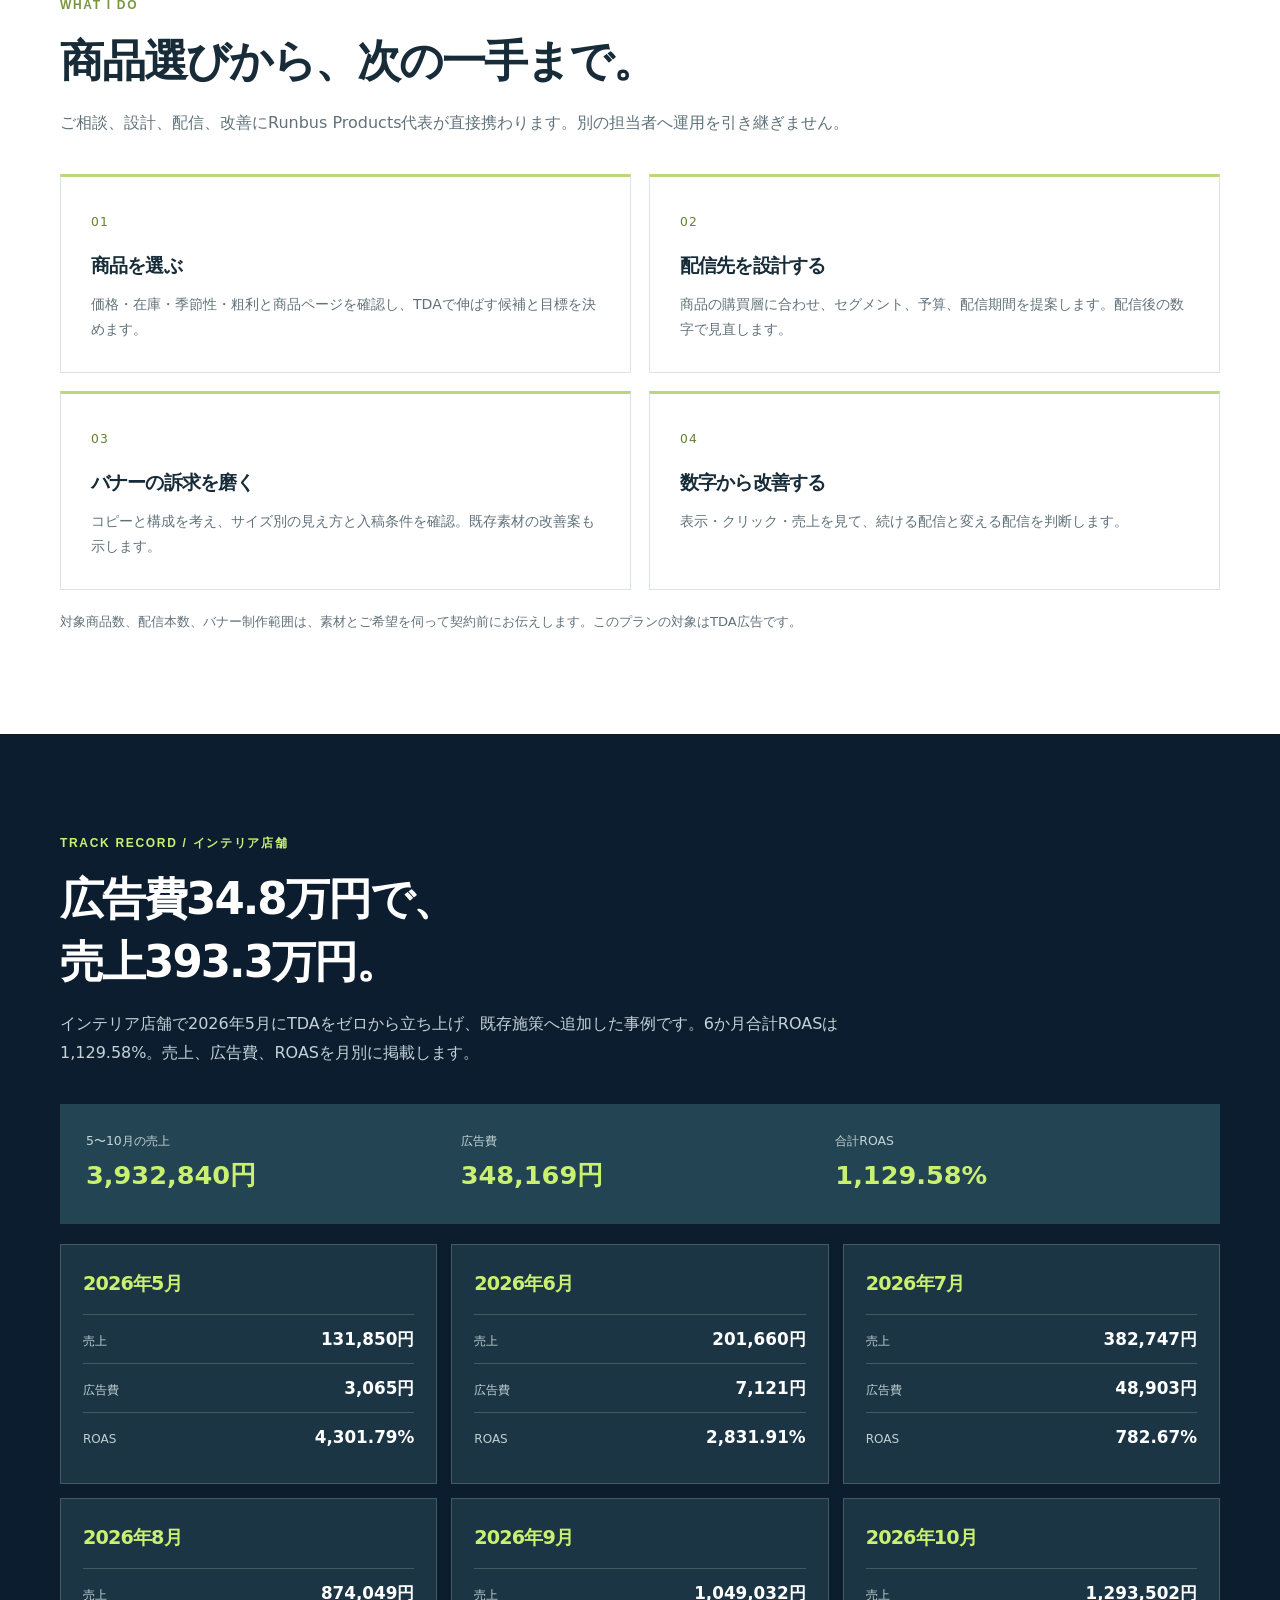
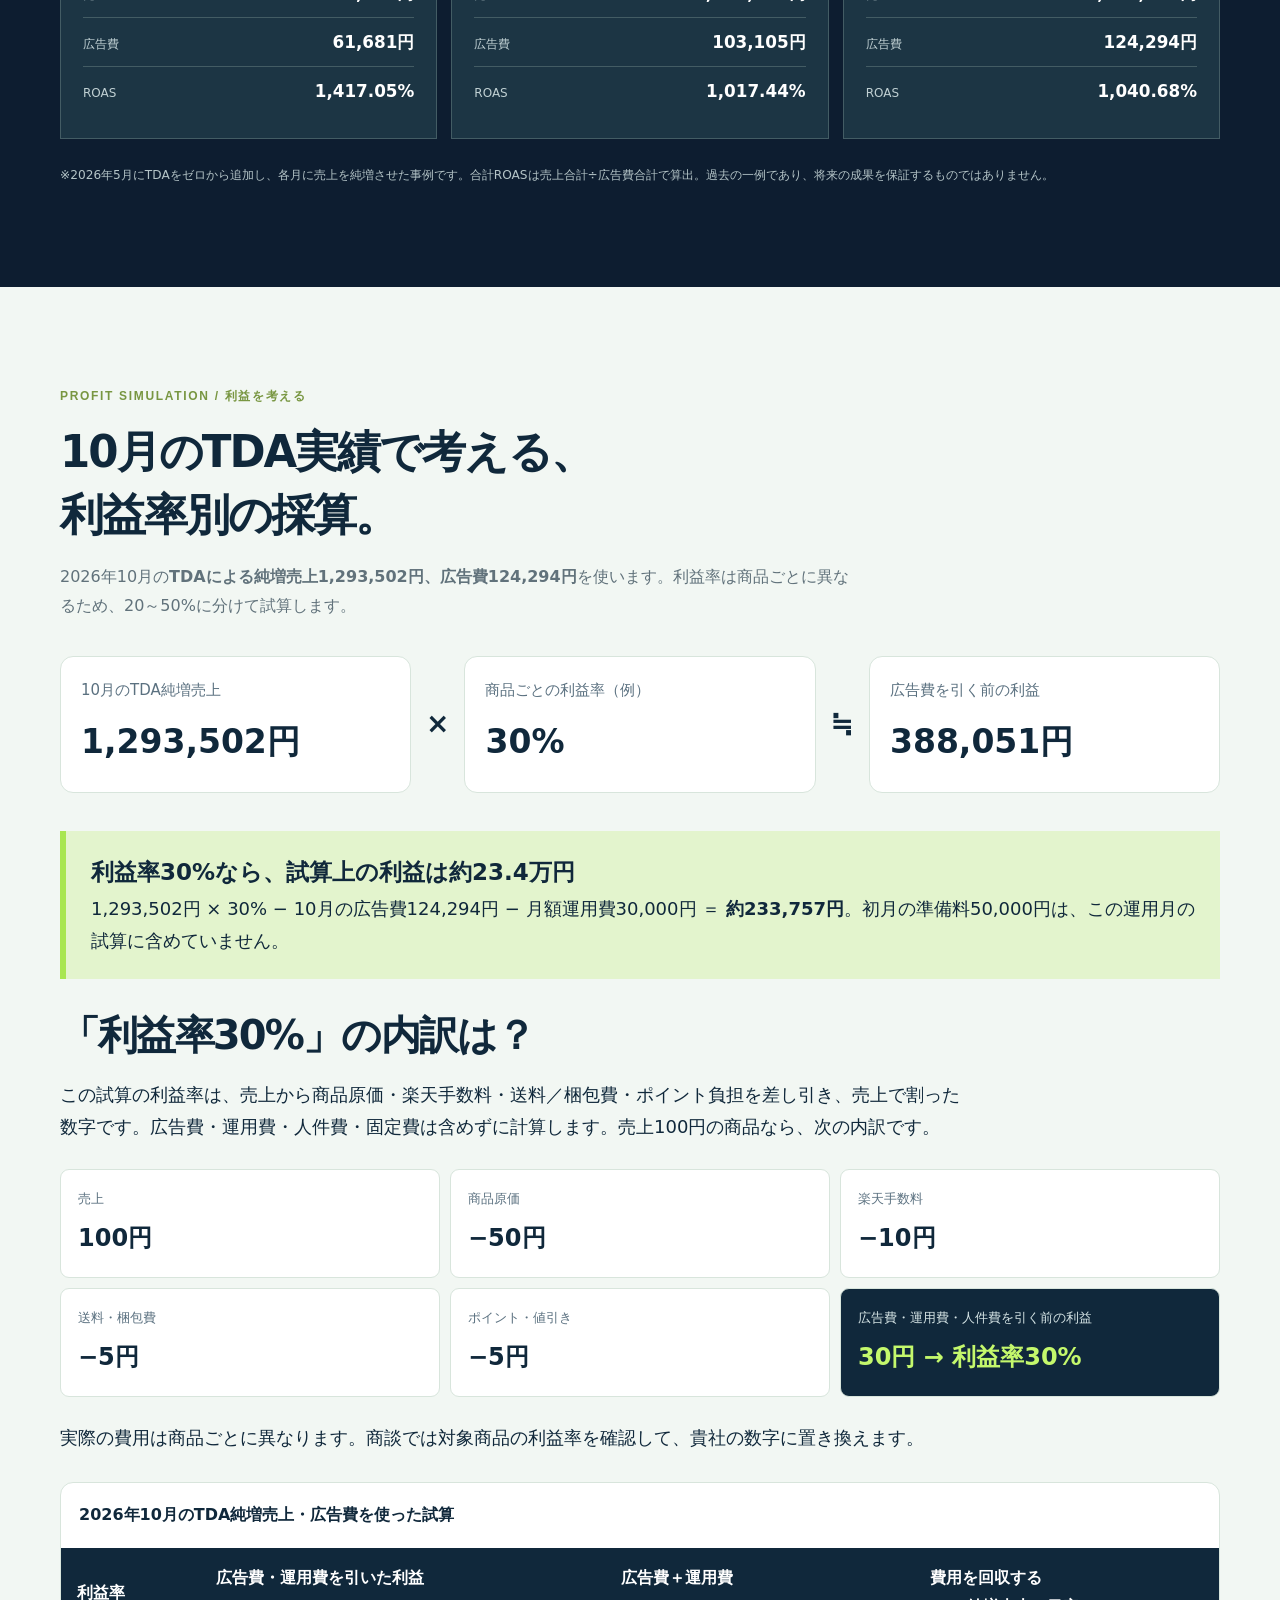
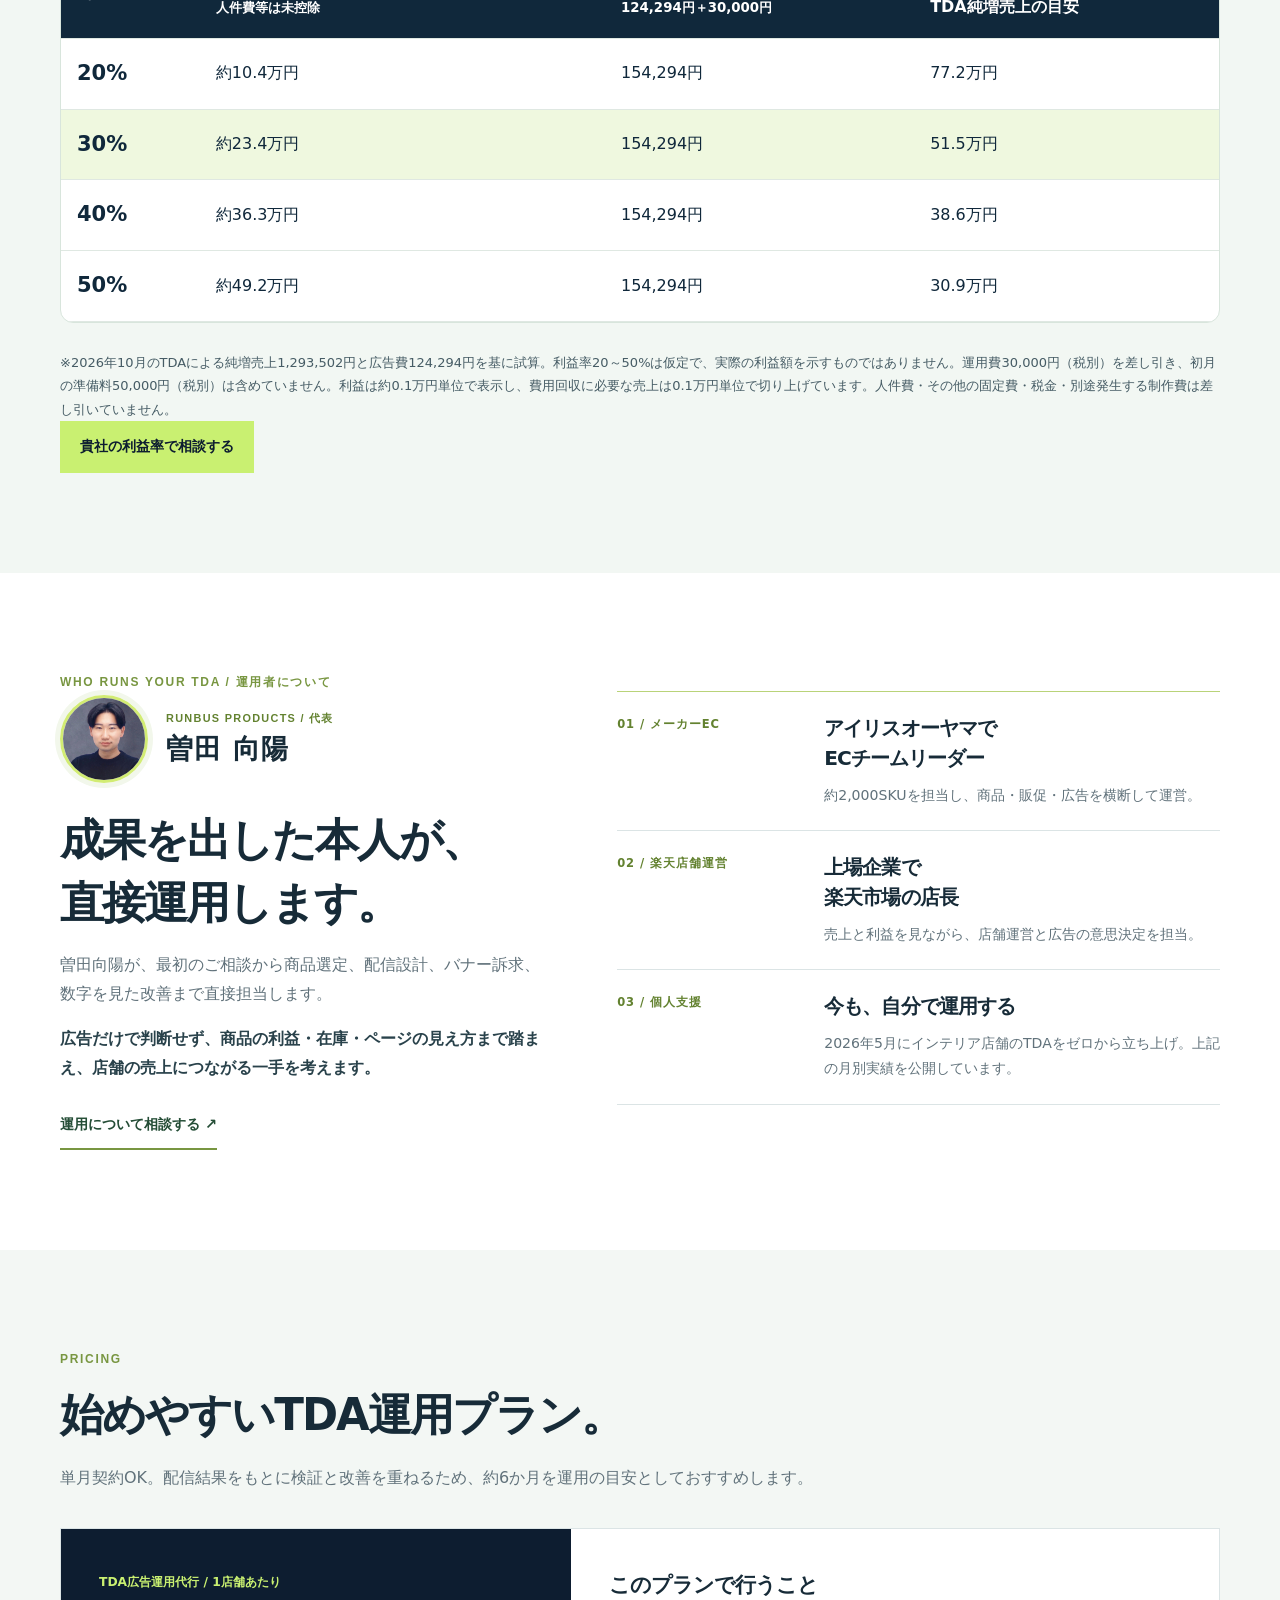
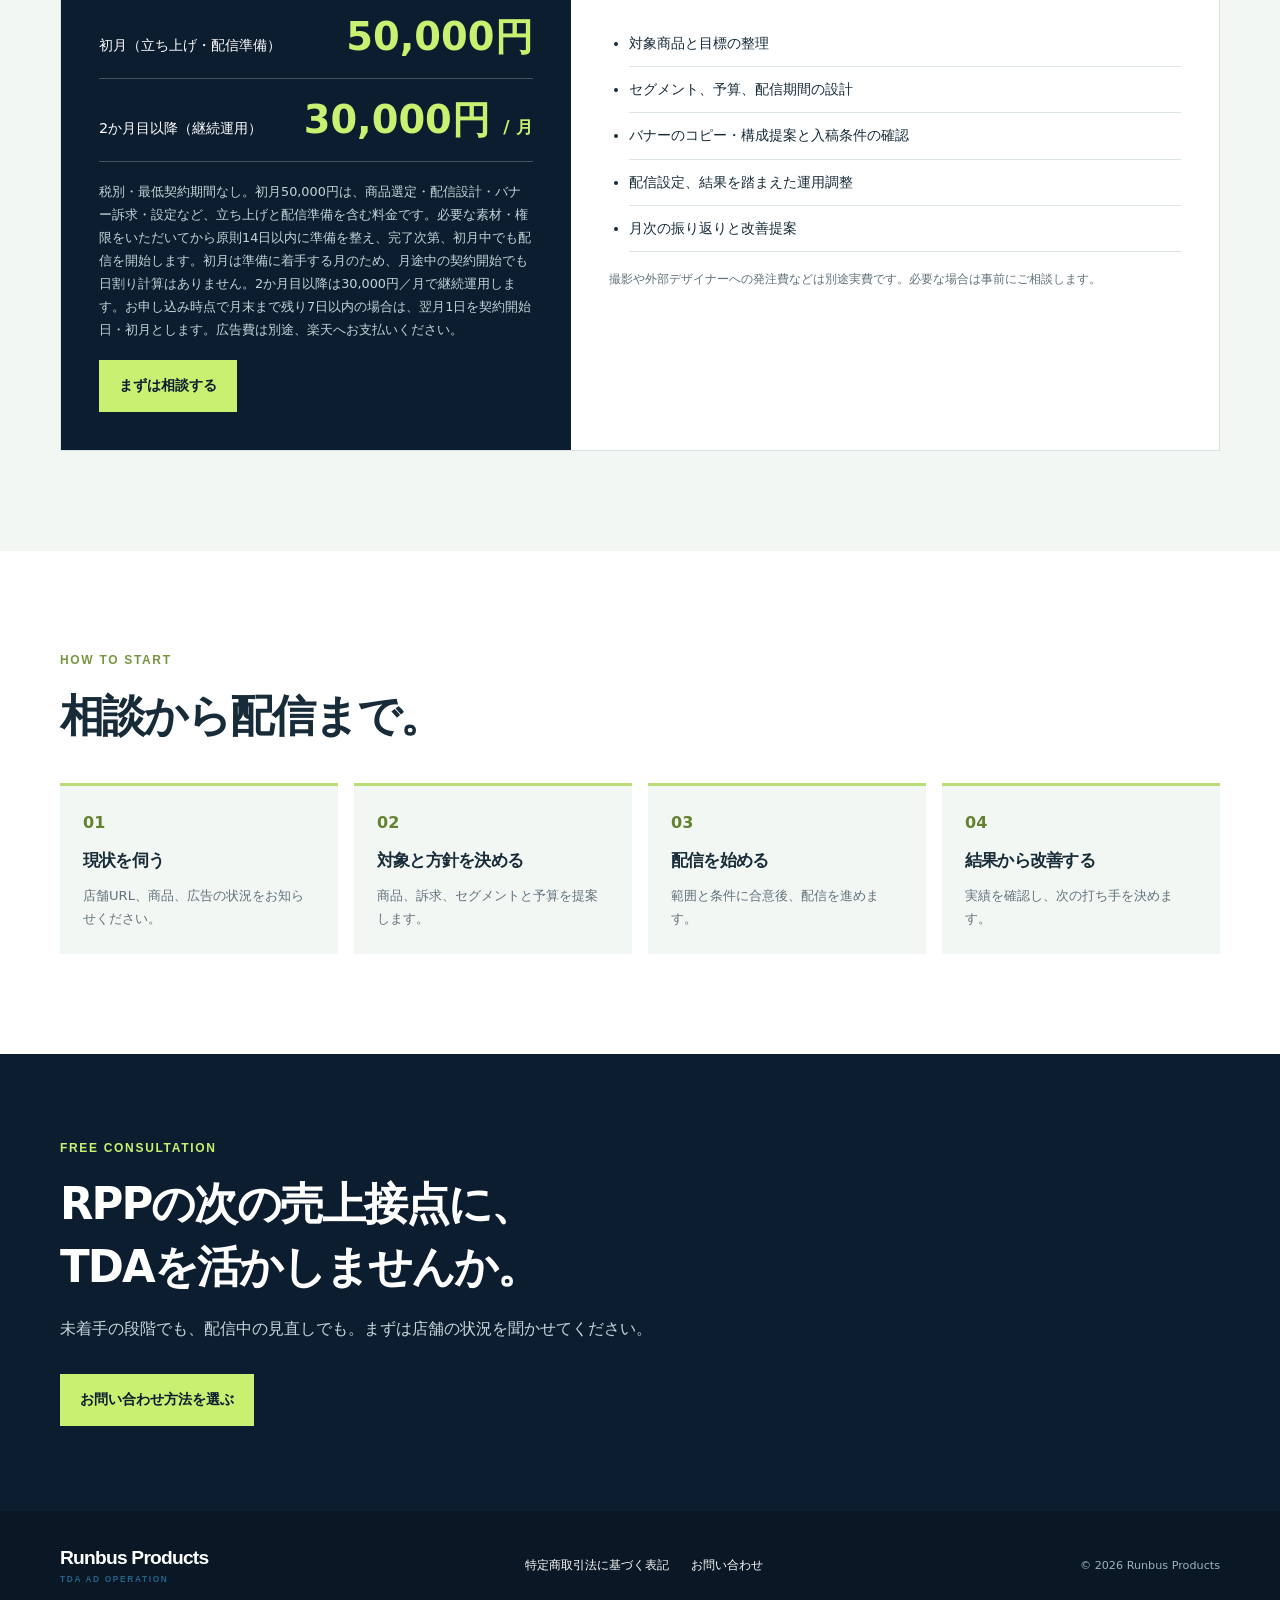
==== commit a234b0f0: "Add files via upload" ====
--- a/index.html
+++ b/index.html
@@ -47,7 +47,9 @@
 .tdaContactDialogInner{position:relative;padding:40px}.tdaContactDialog h2{font-size:clamp(1.4rem,4.5vw,1.9rem);line-height:1.4;margin:12px 24px 10px 0}.tdaContactDialog p:not(.tdaKicker){font-size:.95rem;color:#61727b;margin:0 0 22px}.tdaContactClose{position:absolute;right:20px;top:18px;display:grid;place-items:center;width:38px;height:38px;border:0;background:#f3f7f4;color:#172b38;font-size:1.5rem;line-height:1;cursor:pointer}.tdaContactOptions{display:grid;gap:10px}.tdaContactOptions a{display:flex;align-items:center;justify-content:space-between;min-height:54px;padding:13px 18px;background:#0d1d30;color:#fff;font-weight:800}.tdaContactOptions a:first-child{background:#c9f071;color:#0d1d30}.tdaContactOptions a:hover{filter:brightness(.94)}.tdaContactOptions a:focus-visible,.tdaContactClose:focus-visible{outline:3px solid #537b29;outline-offset:3px}
 @media(max-width:520px){.tdaContactDialogInner{padding:30px 22px}.tdaContactDialog h2{margin-right:24px}}
 
-.tdaEconomics{background:#f2f7f3;color:#10283b}.tdaEconomics h2{max-width:880px}.tdaEcoInputs{display:grid;grid-template-columns:repeat(3,1fr);gap:12px;margin:34px 0}.tdaEcoInputs>div{background:#fff;border:1px solid #dce8e2;border-radius:14px;padding:22px}.tdaEcoInputs small{display:block;color:#526c78;font-size:13px;margin-bottom:8px}.tdaEcoInputs strong{font-size:clamp(21px,2.5vw,29px);letter-spacing:-.04em}.tdaEcoInputs strong span{font-size:13px;letter-spacing:0}.tdaEcoMessage{border-left:5px solid #b7f45d;background:#e7f2e8;padding:19px 24px;margin:16px 0 28px}.tdaEcoMessage b{font-size:19px}.tdaEcoMessage p{margin:8px 0 0;line-height:1.8}.tdaEcoTableWrap{overflow-x:auto;border-radius:14px;border:1px solid #d3e3dc;background:#fff}.tdaEcoTable{border-collapse:collapse;width:100%;min-width:900px;text-align:right;font-variant-numeric:tabular-nums}.tdaEcoTable caption{text-align:left;padding:20px 20px 0;font-weight:700}.tdaEcoTable th,.tdaEcoTable td{padding:16px 18px;border-bottom:1px solid #e4ece8}.tdaEcoTable thead{background:#0f2639;color:#fff}.tdaEcoTable thead th{font-size:14px;font-weight:700}.tdaEcoTable thead small{font-weight:400}.tdaEcoTable tbody th{font-size:19px}.tdaEcoTable tbody tr:nth-child(2){background:#f1fadf}.tdaEcoTable tbody td:last-child{font-weight:800;color:#24513a}.tdaEcoTable tbody tr:last-child th,.tdaEcoTable tbody tr:last-child td{border-bottom:0}.tdaEcoScenario{display:grid;grid-template-columns:1fr 1.12fr;gap:28px;align-items:center;margin:28px 0;padding:28px;border-radius:18px;background:#10283b;color:#fff}.tdaEcoScenario h3{font-size:clamp(25px,3vw,36px);margin:8px 0}.tdaEcoScenario p{line-height:1.8}.tdaEcoControls{display:grid;gap:10px}.tdaEcoControls label{display:flex;justify-content:space-between;gap:16px;font-weight:700}.tdaEcoControls output{color:#c4f86c}.tdaEcoControls input{width:100%;accent-color:#c4f86c;margin-bottom:12px}.tdaEcoControls select{width:100%;padding:12px 14px;border-radius:7px;border:1px solid #66808c;background:#fff;color:#10283b;font:inherit;margin-bottom:10px}.tdaEcoResult{grid-column:1/-1;border-top:1px solid #44606d;padding-top:18px}.tdaEcoResult small{color:#b7c8c8}.tdaEcoResult strong{display:block;font-size:clamp(28px,4vw,48px);color:#c4f86c;line-height:1.2;margin:8px 0}.tdaEcoResult strong.is-negative{color:#ffb6a5}.tdaEcoResult p{margin:0;color:#d5e0e2;font-size:14px}.tdaEcoNote{font-size:13px;line-height:1.8;color:#465c65}@media(max-width:700px){.tdaEcoInputs{grid-template-columns:1fr;margin:24px 0}.tdaEcoInputs>div{padding:15px 18px}.tdaEcoInputs strong{font-size:23px}.tdaEcoScenario{grid-template-columns:1fr;padding:22px;gap:18px}.tdaEcoResult{grid-column:1}.tdaEcoTableWrap:after{content:"表は横にスクロールできます";display:block;font-size:12px;color:#526c78;padding:8px 14px}.tdaEcoMessage{padding:16px 18px}}.tdaSimpleFlow{display:flex;align-items:center;gap:15px;margin:28px 0 38px}.tdaSimpleFlow div{flex:1;background:#fff;border:1px solid #d8e5dc;border-radius:13px;padding:20px}.tdaSimpleFlow small{display:block;color:#5b7180;font-size:15px}.tdaSimpleFlow strong{display:block;font-size:clamp(22px,3vw,33px);margin-top:8px}.tdaSimpleFlow span{font-size:28px;font-weight:800}.tdaSimpleHeading{font-size:clamp(24px,3.4vw,40px);line-height:1.4;margin:16px 0}.tdaSimpleSub{font-size:18px;line-height:1.8;max-width:900px}.tdaSimpleTable{overflow:auto;background:#fff;border:1px solid #d8e5dc;border-radius:13px;margin:28px 0}.tdaSimpleTable table{width:100%;border-collapse:collapse;min-width:630px}.tdaSimpleTable caption{text-align:left;font-weight:700;padding:18px}.tdaSimpleTable th,.tdaSimpleTable td{padding:16px;border-bottom:1px solid #dfe8e2;text-align:left}.tdaSimpleTable thead{background:#10283b;color:#fff}.tdaSimpleTable tbody tr:nth-child(2){background:#eff8df}.tdaSimpleTable tbody th{font-size:21px}.tdaSimpleExample{background:#e3f4cd;border-left:6px solid #a8e650;padding:21px 25px;margin:28px 0}.tdaSimpleExample b{font-size:23px}.tdaSimpleExample p{font-size:18px;line-height:1.8;margin-bottom:0}@media(max-width:700px){.tdaSimpleFlow{display:grid;grid-template-columns:1fr;gap:5px}.tdaSimpleFlow span{text-align:center;line-height:1}.tdaSimpleFlow div{padding:15px 18px}.tdaSimpleExample{padding:18px}.tdaSimpleExample b{font-size:20px}.tdaSimpleExample p,.tdaSimpleSub{font-size:16px}}.tdaBreakdown{display:grid;grid-template-columns:repeat(3,1fr);gap:10px;margin:25px 0}.tdaBreakdown div{background:#fff;border:1px solid #d8e5dc;border-radius:9px;padding:17px}.tdaBreakdown small{display:block;color:#5b7180}.tdaBreakdown strong{display:block;font-size:24px;margin-top:6px}.tdaBreakdown .tdaBreakdownResult{background:#10283b;color:#c4f86c}.tdaBreakdownResult small{color:#d4e3e4}.tdaSimpleTable table{min-width:820px}@media(max-width:700px){.tdaBreakdown{grid-template-columns:repeat(2,1fr)}.tdaBreakdown strong{font-size:19px}}</style></head><body><main class="tdaPage" id="top"><header class="tdaHeader"><a class="tdaBrand" href="#top">Runbus Products <small>TDA AD OPERATION</small></a><nav aria-label="TDAページメニュー"><a href="#service">支援内容</a><a href="#results">実績</a><a href="#economics">採算</a><a href="#operator">運用者</a><a href="#price">料金</a></nav><a href="#contact" class="tdaHeaderAction">お問い合わせ</a><dialog class="tdaContactDialog" aria-labelledby="_R_1h_"><div class="tdaContactDialogInner"><button type="button" class="tdaContactClose" aria-label="閉じる">×</button><p class="tdaKicker">CONTACT</p><h2 id="_R_1h_">ご相談方法をお選びください</h2><p>ご都合のよい方法で、店舗やTDAの状況をお聞かせください。</p><div class="tdaContactOptions"><a href="https://lin.ee/7qptqyn" target="_blank" rel="noopener noreferrer">LINEで相談する <span aria-hidden="true">↗</span></a><a href="mailto:tako20business@gmail.com?subject=TDA%E9%81%8B%E7%94%A8%E3%81%AE%E7%9B%B8%E8%AB%87">メールで相談する <span aria-hidden="true">↗</span></a></div></div></dialog></header><section class="tdaHero"><div class="tdaHeroInner"><div><p class="tdaKicker">RPPの次に、TDAという売上接点</p><h1>RPPは見ている。<br/><em>では、TDAは？</em></h1><p class="tdaHeroLead">RPPの入札やキーワードに目が向きがちな楽天広告。TDAも、商品・配信先・バナーを考え、結果を見て改善できていますか。Runbus Products代表の私が、ゼロからの立ち上げも含めて直接運用します。</p><div class="tdaActions"><a href="#contact" class="tdaButton tdaLime">TDA運用について相談する</a><dialog class="tdaContactDialog" aria-labelledby="_R_oi_"><div class="tdaContactDialogInner"><button type="button" class="tdaContactClose" aria-label="閉じる">×</button><p class="tdaKicker">CONTACT</p><h2 id="_R_oi_">ご相談方法をお選びください</h2><p>ご都合のよい方法で、店舗やTDAの状況をお聞かせください。</p><div class="tdaContactOptions"><a href="https://lin.ee/7qptqyn" target="_blank" rel="noopener noreferrer">LINEで相談する <span aria-hidden="true">↗</span></a><a href="mailto:tako20business@gmail.com?subject=TDA%E9%81%8B%E7%94%A8%E3%81%AE%E7%9B%B8%E8%AB%87">メールで相談する <span aria-hidden="true">↗</span></a></div></div></dialog><a class="tdaButton tdaOutline" href="#results">実績を見る ↓</a></div><p class="tdaHeroNote">初回相談無料 ／ 初月50,000円・2か月目以降30,000円（税別） ／ 単月契約OK ／ 広告費別</p></div><div class="tdaHeroBoard"><p class="tdaBoardLabel">2026年5月、TDAをゼロから立ち上げ</p><h2>この広告費で、<br/>ここまでの売上。</h2><div class="tdaBoardMetric"><span>2026年5〜10月・6か月合計</span><div class="tdaMoneyFlow"><div><small>広告費</small><strong>34.8<em>万円</em></strong></div><span aria-hidden="true">→</span><div><small>売上</small><strong>393.3<em>万円</em></strong></div></div><p>広告費 348,169円 ／ 売上 3,932,840円</p><p class="tdaBoardRoas">合計ROAS <b>1,129.58%</b></p></div><div class="tdaBoardRows"><p><b>5月</b> 広告費 3,065円 ／ 売上 131,850円</p><p><b>10月</b> 広告費 124,294円 ／ 売上 1,293,502円</p></div><small>※売上はTDA広告管理画面で計測された数値です。店舗売上の純増額ではありません。</small></div></div></section><div class="tdaRibbon"><span>商品と購買層に合わせた配信設計</span><span>サイズと入稿条件に合うバナー訴求</span><span>結果を次の配信につなぐ改善</span></div><section class="tdaSection tdaProblem"><div class="tdaWrap"><p class="tdaKicker">THE OPPORTUNITY</p><h2>RPPだけ見て、TDAの伸びしろを見逃していませんか。</h2><p class="tdaLead">TDAは未配信、あるいはバナーを出したまま。商品、セグメント、訴求、配信結果を一緒に見直し、もう一つの売上接点として育てます。</p><div class="tdaThree"><article><b>01 / 商品</b><h3>何を出すか</h3><p>売りたい商品だけでなく、価格、在庫、利益、受け皿のページを見て選定します。</p></article><article><b>02 / 配信</b><h3>誰に届けるか</h3><p>購買層と目的に合わせて配信先と予算を設計し、結果に応じて調整します。</p></article><article><b>03 / 訴求</b><h3>何を伝えるか</h3><p>商品価値がひと目で伝わるコピーと構成を考え、各サイズを確認します。</p></article></div></div></section><section class="tdaSection" id="service"><div class="tdaWrap"><p class="tdaKicker">WHAT I DO</p><h2>商品選びから、次の一手まで。</h2><p class="tdaLead">ご相談、設計、配信、改善にRunbus Products代表が直接携わります。別の担当者へ運用を引き継ぎません。</p><div class="tdaServiceGrid"><article><span>01</span><h3>商品を選ぶ</h3><p>価格・在庫・季節性・粗利と商品ページを確認し、TDAで伸ばす候補と目標を決めます。</p></article><article><span>02</span><h3>配信先を設計する</h3><p>商品の購買層に合わせ、セグメント、予算、配信期間を提案します。配信後の数字で見直します。</p></article><article><span>03</span><h3>バナーの訴求を磨く</h3><p>コピーと構成を考え、サイズ別の見え方と入稿条件を確認。既存素材の改善案も示します。</p></article><article><span>04</span><h3>数字から改善する</h3><p>表示・クリック・売上を見て、続ける配信と変える配信を判断します。</p></article></div><p class="tdaServiceFoot">対象商品数、配信本数、バナー制作範囲は、素材とご希望を伺って契約前にお伝えします。このプランの対象はTDA広告です。</p></div></section><section class="tdaSection tdaResults" id="results"><div class="tdaWrap"><p class="tdaKicker">TRACK RECORD / インテリア店舗</p><h2>広告費34.8万円で、<br/><span class="tdaNoBreak">売上</span><wbr/><span class="tdaNoBreak">393.3万円。</span></h2><p class="tdaLead">インテリア店舗で2026年5月にTDAをゼロから立ち上げ、既存施策へ追加した事例です。6か月合計ROASは1,129.58%。売上、広告費、ROASを月別に掲載します。</p><div class="tdaTotals"><div><small>5〜10月の売上</small><strong>3,932,840円</strong></div><div><small>広告費</small><strong>348,169円</strong></div><div><small>合計ROAS</small><strong>1,129.58%</strong></div></div><div class="tdaMonthGrid"><article><h3>2026年5月</h3><dl><div><dt>売上</dt><dd>131,850円</dd></div><div><dt>広告費</dt><dd>3,065円</dd></div><div><dt>ROAS</dt><dd>4,301.79%</dd></div></dl></article><article><h3>2026年6月</h3><dl><div><dt>売上</dt><dd>201,660円</dd></div><div><dt>広告費</dt><dd>7,121円</dd></div><div><dt>ROAS</dt><dd>2,831.91%</dd></div></dl></article><article><h3>2026年7月</h3><dl><div><dt>売上</dt><dd>382,747円</dd></div><div><dt>広告費</dt><dd>48,903円</dd></div><div><dt>ROAS</dt><dd>782.67%</dd></div></dl></article><article><h3>2026年8月</h3><dl><div><dt>売上</dt><dd>874,049円</dd></div><div><dt>広告費</dt><dd>61,681円</dd></div><div><dt>ROAS</dt><dd>1,417.05%</dd></div></dl></article><article><h3>2026年9月</h3><dl><div><dt>売上</dt><dd>1,049,032円</dd></div><div><dt>広告費</dt><dd>103,105円</dd></div><div><dt>ROAS</dt><dd>1,017.44%</dd></div></dl></article><article><h3>2026年10月</h3><dl><div><dt>売上</dt><dd>1,293,502円</dd></div><div><dt>広告費</dt><dd>124,294円</dd></div><div><dt>ROAS</dt><dd>1,040.68%</dd></div></dl></article></div><p class="tdaResultsNote">※5月にTDAという広告面を新たに加えた実績です。掲載した売上はTDA管理画面の計測値で、店舗全体の純増売上ではありません。閲覧後購入などを含み、他広告や自然流入との重複があり得ます。合計ROASは売上合計÷広告費合計で算出。過去の一例であり、成果を保証するものではありません。</p></div></section><section class="tdaSection tdaEconomics" id="economics"><div class="tdaWrap"><p class="tdaKicker">PROFIT SIMULATION / 利益を考える</p><h2>10月のTDA実績で考える、<br/>利益率別の採算。</h2><p class="tdaLead">2026年10月の<strong>TDA売上1,293,502円、広告費124,294円</strong>を使います。TDA売上の全額が新たな売上として増えたと仮定した試算です。実際の純増額や商品の利益率は確認できないため、利益を実証した数字ではありません。</p><div class="tdaSimpleFlow"><div><small>10月のTDA売上</small><strong>1,293,502円</strong></div><span>×</span><div><small>商品ごとの利益率（例）</small><strong>30%</strong></div><span>≒</span><div><small>広告費を引く前の利益</small><strong>388,051円</strong></div></div><div class="tdaSimpleExample"><b>利益率30%なら、試算上の利益は約23.4万円</b><p>1,293,502円 × 30% − 10月の広告費124,294円 − 月額運用費30,000円 ＝ <strong>約233,757円</strong>。初月の準備料50,000円は、この運用月の試算に含めていません。</p></div><h3 class="tdaSimpleHeading">「利益率30%」の内訳は？</h3><p class="tdaSimpleSub">この試算の利益率は、売上から商品原価・楽天手数料・送料／梱包費・ポイント負担を差し引き、売上で割った数字です。広告費・運用費・人件費・固定費は含めずに計算します。売上100円の商品なら、次の内訳です。</p><div class="tdaBreakdown"><div><small>売上</small><strong>100円</strong></div><div><small>商品原価</small><strong>−50円</strong></div><div><small>楽天手数料</small><strong>−10円</strong></div><div><small>送料・梱包費</small><strong>−5円</strong></div><div><small>ポイント・値引き</small><strong>−5円</strong></div><div class="tdaBreakdownResult"><small>広告費・運用費・人件費を引く前の利益</small><strong>30円 → 利益率30%</strong></div></div><p class="tdaSimpleSub">実際の費用は商品ごとに異なります。商談では対象商品の利益率を確認して、貴社の数字に置き換えます。</p><div class="tdaSimpleTable"><table><caption>2026年10月のTDA売上・広告費を使った試算</caption><thead><tr><th scope="col">利益率</th><th scope="col">広告費・運用費を引いた利益<br/><small>人件費等は未控除</small></th><th scope="col">広告費＋運用費<br/><small>124,294円＋30,000円</small></th><th scope="col">費用を回収する<br/>TDA純増売上の目安</th></tr></thead><tbody><tr><th scope="row">20%</th><td>約10.4万円</td><td>154,294円</td><td>77.2万円</td></tr><tr><th scope="row">30%</th><td>約23.4万円</td><td>154,294円</td><td>51.5万円</td></tr><tr><th scope="row">40%</th><td>約36.3万円</td><td>154,294円</td><td>38.6万円</td></tr><tr><th scope="row">50%</th><td>約49.2万円</td><td>154,294円</td><td>30.9万円</td></tr></tbody></table></div><p class="tdaEcoNote">※売上1,293,502円と広告費124,294円は2026年10月のTDA管理画面の計測値です。この計測売上が全額純増したと仮定した試算であり、実際の純増売上・利益や成果を示すものではありません。利益率20～50%は仮定。運用費30,000円（税別）は試算上の設定で、初月の準備料50,000円（税別）は含めていません。利益は約0.1万円単位で表示し、費用回収に必要な売上は0.1万円単位で切り上げています。人件費・その他の固定費・税金・別途発生する制作費は差し引いていません。</p><a href="#contact" class="tdaButton tdaLime">貴社の利益率で相談する</a></div></section><section class="tdaSection tdaProfile" id="operator"><div class="tdaWrap"><p class="tdaKicker">WHO RUNS YOUR TDA / 運用者について</p><div class="tdaProfileGrid"><div class="tdaProfileIntro"><h2>運用するのは、<br/>代表の私です。</h2><p class="tdaLead">Runbus Products代表が、最初のご相談から商品選定、配信設計、バナー訴求、数字を見た改善まで直接担当します。</p><p class="tdaProfilePromise">広告だけで判断せず、商品の利益・在庫・ページの見え方まで踏まえ、店舗の売上につながる一手を考えます。</p><a href="#contact" class="tdaProfileLink">運用について相談する ↗</a><dialog class="tdaContactDialog" aria-labelledby="_R_137_"><div class="tdaContactDialogInner"><button type="button" class="tdaContactClose" aria-label="閉じる">×</button><p class="tdaKicker">CONTACT</p><h2 id="_R_137_">ご相談方法をお選びください</h2><p>ご都合のよい方法で、店舗やTDAの状況をお聞かせください。</p><div class="tdaContactOptions"><a href="https://lin.ee/7qptqyn" target="_blank" rel="noopener noreferrer">LINEで相談する <span aria-hidden="true">↗</span></a><a href="mailto:tako20business@gmail.com?subject=TDA%E9%81%8B%E7%94%A8%E3%81%AE%E7%9B%B8%E8%AB%87">メールで相談する <span aria-hidden="true">↗</span></a></div></div></dialog></div><div class="tdaProfileCareer" aria-label="これまでの経験"><div><span>01 / メーカーEC</span><h3>アイリスオーヤマで<br/>ECチームリーダー</h3><p>約2,000SKUを担当し、商品・販促・広告を横断して運営。</p></div><div><span>02 / 楽天店舗運営</span><h3>上場企業で<br/>楽天市場の店長</h3><p>売上と利益を見ながら、店舗運営と広告の意思決定を担当。</p></div><div><span>03 / 個人支援</span><h3>今も、自分で運用する</h3><p>2026年5月にインテリア店舗のTDAをゼロから立ち上げ。上記の月別実績を公開しています。</p></div></div></div><p class="tdaProfileNote">※氏名はご相談時にお伝えします。</p></div></section><section class="tdaSection tdaPriceSection" id="price"><div class="tdaWrap"><p class="tdaKicker">PRICING</p><h2>始めやすいTDA運用プラン。</h2><p class="tdaLead">単月契約OK。配信結果をもとに検証と改善を重ねるため、約6か月を運用の目安としておすすめします。</p><div class="tdaPricing"><div class="tdaPriceCard"><span>TDA広告運用代行 / 1店舗あたり</span><div><small>初月（立ち上げ・配信準備）</small><strong>50,000円</strong></div><div><small>2か月目以降（継続運用）</small><strong>30,000円 <em>/ 月</em></strong></div><p>税別・最低契約期間なし。初月50,000円は、商品選定・配信設計・バナー訴求・設定など、立ち上げと配信準備を含む料金です。必要な素材・権限をいただいてから原則14日以内に準備を整え、完了次第、初月中でも配信を開始します。初月は準備に着手する月のため、月途中の契約開始でも日割り計算はありません。2か月目以降は30,000円／月で継続運用します。お申し込み時点で月末まで残り7日以内の場合は、翌月1日を契約開始日・初月とします。広告費は別途、楽天へお支払いください。</p><a href="#contact" class="tdaButton tdaLime">まずは相談する</a><dialog class="tdaContactDialog" aria-labelledby="_R_2m8_"><div class="tdaContactDialogInner"><button type="button" class="tdaContactClose" aria-label="閉じる">×</button><p class="tdaKicker">CONTACT</p><h2 id="_R_2m8_">ご相談方法をお選びください</h2><p>ご都合のよい方法で、店舗やTDAの状況をお聞かせください。</p><div class="tdaContactOptions"><a href="https://lin.ee/7qptqyn" target="_blank" rel="noopener noreferrer">LINEで相談する <span aria-hidden="true">↗</span></a><a href="mailto:tako20business@gmail.com?subject=TDA%E9%81%8B%E7%94%A8%E3%81%AE%E7%9B%B8%E8%AB%87">メールで相談する <span aria-hidden="true">↗</span></a></div></div></dialog></div><div class="tdaPriceDetails"><h3>このプランで行うこと</h3><ul><li>対象商品と目標の整理</li><li>セグメント、予算、配信期間の設計</li><li>バナーのコピー・構成提案と入稿条件の確認</li><li>配信設定、結果を踏まえた運用調整</li><li>月次の振り返りと改善提案</li></ul><p>撮影や外部デザイナーへの発注費などは別途実費です。必要な場合は事前にご相談します。</p></div></div></div></section><section class="tdaSection tdaFlow"><div class="tdaWrap"><p class="tdaKicker">HOW TO START</p><h2>相談から配信まで。</h2><div class="tdaFour"><div><b>01</b><h3>現状を伺う</h3><p>店舗URL、商品、広告の状況をお知らせください。</p></div><div><b>02</b><h3>対象と方針を決める</h3><p>商品、訴求、セグメントと予算を提案します。</p></div><div><b>03</b><h3>配信を始める</h3><p>範囲と条件に合意後、配信を進めます。</p></div><div><b>04</b><h3>結果から改善する</h3><p>実績を確認し、次の打ち手を決めます。</p></div></div></div></section><section class="tdaEnd" id="contact"><div class="tdaWrap"><p class="tdaKicker">FREE CONSULTATION</p><h2>RPPの次の売上接点に、<br/>TDAを活かしませんか。</h2><p>未着手の段階でも、配信中の見直しでも。まずは店舗の状況を聞かせてください。</p><div class="tdaActions"><a href="#contact" class="tdaButton tdaLime">お問い合わせ方法を選ぶ</a><dialog class="tdaContactDialog" aria-labelledby="_R_2a_"><div class="tdaContactDialogInner"><button type="button" class="tdaContactClose" aria-label="閉じる">×</button><p class="tdaKicker">CONTACT</p><h2 id="_R_2a_">ご相談方法をお選びください</h2><p>ご都合のよい方法で、店舗やTDAの状況をお聞かせください。</p><div class="tdaContactOptions"><a href="https://lin.ee/7qptqyn" target="_blank" rel="noopener noreferrer">LINEで相談する <span aria-hidden="true">↗</span></a><a href="mailto:tako20business@gmail.com?subject=TDA%E9%81%8B%E7%94%A8%E3%81%AE%E7%9B%B8%E8%AB%87">メールで相談する <span aria-hidden="true">↗</span></a></div></div></dialog></div><noscript><p>LINEまたはメールからお問い合わせください。</p><p><a href="https://lin.ee/7qptqyn">LINEで相談</a> ／ <a href="mailto:tako20business@gmail.com?subject=TDA%E9%81%8B%E7%94%A8%E3%81%AE%E7%9B%B8%E8%AB%87">メールで相談</a></p></noscript></div></section><footer class="tdaFooter"><a class="tdaBrand" href="#top">Runbus Products <small>TDA AD OPERATION</small></a><div><a href="legal.html">特定商取引法に基づく表記</a><a href="#contact" class="">お問い合わせ</a><dialog class="tdaContactDialog" aria-labelledby="_R_5b_"><div class="tdaContactDialogInner"><button type="button" class="tdaContactClose" aria-label="閉じる">×</button><p class="tdaKicker">CONTACT</p><h2 id="_R_5b_">ご相談方法をお選びください</h2><p>ご都合のよい方法で、店舗やTDAの状況をお聞かせください。</p><div class="tdaContactOptions"><a href="https://lin.ee/7qptqyn" target="_blank" rel="noopener noreferrer">LINEで相談する <span aria-hidden="true">↗</span></a><a href="mailto:tako20business@gmail.com?subject=TDA%E9%81%8B%E7%94%A8%E3%81%AE%E7%9B%B8%E8%AB%87">メールで相談する <span aria-hidden="true">↗</span></a></div></div></dialog></div><small>© 2026 Runbus Products</small></footer></main><script>
+.tdaEconomics{background:#f2f7f3;color:#10283b}.tdaEconomics h2{max-width:880px}.tdaEcoInputs{display:grid;grid-template-columns:repeat(3,1fr);gap:12px;margin:34px 0}.tdaEcoInputs>div{background:#fff;border:1px solid #dce8e2;border-radius:14px;padding:22px}.tdaEcoInputs small{display:block;color:#526c78;font-size:13px;margin-bottom:8px}.tdaEcoInputs strong{font-size:clamp(21px,2.5vw,29px);letter-spacing:-.04em}.tdaEcoInputs strong span{font-size:13px;letter-spacing:0}.tdaEcoMessage{border-left:5px solid #b7f45d;background:#e7f2e8;padding:19px 24px;margin:16px 0 28px}.tdaEcoMessage b{font-size:19px}.tdaEcoMessage p{margin:8px 0 0;line-height:1.8}.tdaEcoTableWrap{overflow-x:auto;border-radius:14px;border:1px solid #d3e3dc;background:#fff}.tdaEcoTable{border-collapse:collapse;width:100%;min-width:900px;text-align:right;font-variant-numeric:tabular-nums}.tdaEcoTable caption{text-align:left;padding:20px 20px 0;font-weight:700}.tdaEcoTable th,.tdaEcoTable td{padding:16px 18px;border-bottom:1px solid #e4ece8}.tdaEcoTable thead{background:#0f2639;color:#fff}.tdaEcoTable thead th{font-size:14px;font-weight:700}.tdaEcoTable thead small{font-weight:400}.tdaEcoTable tbody th{font-size:19px}.tdaEcoTable tbody tr:nth-child(2){background:#f1fadf}.tdaEcoTable tbody td:last-child{font-weight:800;color:#24513a}.tdaEcoTable tbody tr:last-child th,.tdaEcoTable tbody tr:last-child td{border-bottom:0}.tdaEcoScenario{display:grid;grid-template-columns:1fr 1.12fr;gap:28px;align-items:center;margin:28px 0;padding:28px;border-radius:18px;background:#10283b;color:#fff}.tdaEcoScenario h3{font-size:clamp(25px,3vw,36px);margin:8px 0}.tdaEcoScenario p{line-height:1.8}.tdaEcoControls{display:grid;gap:10px}.tdaEcoControls label{display:flex;justify-content:space-between;gap:16px;font-weight:700}.tdaEcoControls output{color:#c4f86c}.tdaEcoControls input{width:100%;accent-color:#c4f86c;margin-bottom:12px}.tdaEcoControls select{width:100%;padding:12px 14px;border-radius:7px;border:1px solid #66808c;background:#fff;color:#10283b;font:inherit;margin-bottom:10px}.tdaEcoResult{grid-column:1/-1;border-top:1px solid #44606d;padding-top:18px}.tdaEcoResult small{color:#b7c8c8}.tdaEcoResult strong{display:block;font-size:clamp(28px,4vw,48px);color:#c4f86c;line-height:1.2;margin:8px 0}.tdaEcoResult strong.is-negative{color:#ffb6a5}.tdaEcoResult p{margin:0;color:#d5e0e2;font-size:14px}.tdaEcoNote{font-size:13px;line-height:1.8;color:#465c65}@media(max-width:700px){.tdaEcoInputs{grid-template-columns:1fr;margin:24px 0}.tdaEcoInputs>div{padding:15px 18px}.tdaEcoInputs strong{font-size:23px}.tdaEcoScenario{grid-template-columns:1fr;padding:22px;gap:18px}.tdaEcoResult{grid-column:1}.tdaEcoTableWrap:after{content:"表は横にスクロールできます";display:block;font-size:12px;color:#526c78;padding:8px 14px}.tdaEcoMessage{padding:16px 18px}}.tdaSimpleFlow{display:flex;align-items:center;gap:15px;margin:28px 0 38px}.tdaSimpleFlow div{flex:1;background:#fff;border:1px solid #d8e5dc;border-radius:13px;padding:20px}.tdaSimpleFlow small{display:block;color:#5b7180;font-size:15px}.tdaSimpleFlow strong{display:block;font-size:clamp(22px,3vw,33px);margin-top:8px}.tdaSimpleFlow span{font-size:28px;font-weight:800}.tdaSimpleHeading{font-size:clamp(24px,3.4vw,40px);line-height:1.4;margin:16px 0}.tdaSimpleSub{font-size:18px;line-height:1.8;max-width:900px}.tdaSimpleTable{overflow:auto;background:#fff;border:1px solid #d8e5dc;border-radius:13px;margin:28px 0}.tdaSimpleTable table{width:100%;border-collapse:collapse;min-width:630px}.tdaSimpleTable caption{text-align:left;font-weight:700;padding:18px}.tdaSimpleTable th,.tdaSimpleTable td{padding:16px;border-bottom:1px solid #dfe8e2;text-align:left}.tdaSimpleTable thead{background:#10283b;color:#fff}.tdaSimpleTable tbody tr:nth-child(2){background:#eff8df}.tdaSimpleTable tbody th{font-size:21px}.tdaSimpleExample{background:#e3f4cd;border-left:6px solid #a8e650;padding:21px 25px;margin:28px 0}.tdaSimpleExample b{font-size:23px}.tdaSimpleExample p{font-size:18px;line-height:1.8;margin-bottom:0}@media(max-width:700px){.tdaSimpleFlow{display:grid;grid-template-columns:1fr;gap:5px}.tdaSimpleFlow span{text-align:center;line-height:1}.tdaSimpleFlow div{padding:15px 18px}.tdaSimpleExample{padding:18px}.tdaSimpleExample b{font-size:20px}.tdaSimpleExample p,.tdaSimpleSub{font-size:16px}}.tdaBreakdown{display:grid;grid-template-columns:repeat(3,1fr);gap:10px;margin:25px 0}.tdaBreakdown div{background:#fff;border:1px solid #d8e5dc;border-radius:9px;padding:17px}.tdaBreakdown small{display:block;color:#5b7180}.tdaBreakdown strong{display:block;font-size:24px;margin-top:6px}.tdaBreakdown .tdaBreakdownResult{background:#10283b;color:#c4f86c}.tdaBreakdownResult small{color:#d4e3e4}.tdaSimpleTable table{min-width:820px}@media(max-width:700px){.tdaBreakdown{grid-template-columns:repeat(2,1fr)}.tdaBreakdown strong{font-size:19px}}
+.tdaProfileIdentity{display:flex;align-items:center;gap:18px;margin:4px 0 26px}.tdaProfileIdentity img{display:block;width:88px;height:88px;border-radius:50%;object-fit:cover;object-position:center 38%;border:3px solid #d2ec73;box-shadow:0 0 0 5px #f2f7eb;flex:none}.tdaProfileIdentity span{display:block;color:#638230;font:800 .68rem/1.5 Arial,sans-serif;letter-spacing:.12em}.tdaProfileIdentity strong{display:block;font-size:1.7rem;line-height:1.4;letter-spacing:.04em;margin-top:3px}@media(max-width:700px){.tdaProfileIdentity img{width:72px;height:72px}.tdaProfileIdentity strong{font-size:1.42rem}}
+</style></head><body><main class="tdaPage" id="top"><header class="tdaHeader"><a class="tdaBrand" href="#top">Runbus Products <small>TDA AD OPERATION</small></a><nav aria-label="TDAページメニュー"><a href="#service">支援内容</a><a href="#results">実績</a><a href="#economics">採算</a><a href="#operator">運用者</a><a href="#price">料金</a></nav><a href="#contact" class="tdaHeaderAction">お問い合わせ</a><dialog class="tdaContactDialog" aria-labelledby="_R_1h_"><div class="tdaContactDialogInner"><button type="button" class="tdaContactClose" aria-label="閉じる">×</button><p class="tdaKicker">CONTACT</p><h2 id="_R_1h_">ご相談方法をお選びください</h2><p>ご都合のよい方法で、店舗やTDAの状況をお聞かせください。</p><div class="tdaContactOptions"><a href="https://lin.ee/7qptqyn" target="_blank" rel="noopener noreferrer">LINEで相談する <span aria-hidden="true">↗</span></a><a href="mailto:tako20business@gmail.com?subject=TDA%E9%81%8B%E7%94%A8%E3%81%AE%E7%9B%B8%E8%AB%87">メールで相談する <span aria-hidden="true">↗</span></a></div></div></dialog></header><section class="tdaHero"><div class="tdaHeroInner"><div><p class="tdaKicker">RPPの次に、TDAという売上接点</p><h1>RPPは見ている。<br/><em>では、TDAは？</em></h1><p class="tdaHeroLead">RPPの入札やキーワードに目が向きがちな楽天広告。TDAも、商品・配信先・バナーを考え、結果を見て改善できていますか。Runbus Products代表の曽田向陽が、ゼロからの立ち上げも含めて直接運用します。</p><div class="tdaActions"><a href="#contact" class="tdaButton tdaLime">TDA運用について相談する</a><dialog class="tdaContactDialog" aria-labelledby="_R_oi_"><div class="tdaContactDialogInner"><button type="button" class="tdaContactClose" aria-label="閉じる">×</button><p class="tdaKicker">CONTACT</p><h2 id="_R_oi_">ご相談方法をお選びください</h2><p>ご都合のよい方法で、店舗やTDAの状況をお聞かせください。</p><div class="tdaContactOptions"><a href="https://lin.ee/7qptqyn" target="_blank" rel="noopener noreferrer">LINEで相談する <span aria-hidden="true">↗</span></a><a href="mailto:tako20business@gmail.com?subject=TDA%E9%81%8B%E7%94%A8%E3%81%AE%E7%9B%B8%E8%AB%87">メールで相談する <span aria-hidden="true">↗</span></a></div></div></dialog><a class="tdaButton tdaOutline" href="#results">実績を見る ↓</a></div><p class="tdaHeroNote">初回相談無料 ／ 初月50,000円・2か月目以降30,000円（税別） ／ 単月契約OK ／ 広告費別</p></div><div class="tdaHeroBoard"><p class="tdaBoardLabel">2026年5月、TDAをゼロから立ち上げ</p><h2>この広告費で、<br/>ここまでの売上。</h2><div class="tdaBoardMetric"><span>2026年5〜10月・6か月合計</span><div class="tdaMoneyFlow"><div><small>広告費</small><strong>34.8<em>万円</em></strong></div><span aria-hidden="true">→</span><div><small>売上</small><strong>393.3<em>万円</em></strong></div></div><p>広告費 348,169円 ／ 売上 3,932,840円</p><p class="tdaBoardRoas">合計ROAS <b>1,129.58%</b></p></div><div class="tdaBoardRows"><p><b>5月</b> 広告費 3,065円 ／ 売上 131,850円</p><p><b>10月</b> 広告費 124,294円 ／ 売上 1,293,502円</p></div><small>※2026年5月にTDAを新規追加し、10月までに積み上げた純増売上の実績です。</small></div></div></section><div class="tdaRibbon"><span>商品と購買層に合わせた配信設計</span><span>サイズと入稿条件に合うバナー訴求</span><span>結果を次の配信につなぐ改善</span></div><section class="tdaSection tdaProblem"><div class="tdaWrap"><p class="tdaKicker">THE OPPORTUNITY</p><h2>RPPだけ見て、TDAの伸びしろを見逃していませんか。</h2><p class="tdaLead">TDAは未配信、あるいはバナーを出したまま。商品、セグメント、訴求、配信結果を一緒に見直し、もう一つの売上接点として育てます。</p><div class="tdaThree"><article><b>01 / 商品</b><h3>何を出すか</h3><p>売りたい商品だけでなく、価格、在庫、利益、受け皿のページを見て選定します。</p></article><article><b>02 / 配信</b><h3>誰に届けるか</h3><p>購買層と目的に合わせて配信先と予算を設計し、結果に応じて調整します。</p></article><article><b>03 / 訴求</b><h3>何を伝えるか</h3><p>商品価値がひと目で伝わるコピーと構成を考え、各サイズを確認します。</p></article></div></div></section><section class="tdaSection" id="service"><div class="tdaWrap"><p class="tdaKicker">WHAT I DO</p><h2>商品選びから、次の一手まで。</h2><p class="tdaLead">ご相談、設計、配信、改善にRunbus Products代表が直接携わります。別の担当者へ運用を引き継ぎません。</p><div class="tdaServiceGrid"><article><span>01</span><h3>商品を選ぶ</h3><p>価格・在庫・季節性・粗利と商品ページを確認し、TDAで伸ばす候補と目標を決めます。</p></article><article><span>02</span><h3>配信先を設計する</h3><p>商品の購買層に合わせ、セグメント、予算、配信期間を提案します。配信後の数字で見直します。</p></article><article><span>03</span><h3>バナーの訴求を磨く</h3><p>コピーと構成を考え、サイズ別の見え方と入稿条件を確認。既存素材の改善案も示します。</p></article><article><span>04</span><h3>数字から改善する</h3><p>表示・クリック・売上を見て、続ける配信と変える配信を判断します。</p></article></div><p class="tdaServiceFoot">対象商品数、配信本数、バナー制作範囲は、素材とご希望を伺って契約前にお伝えします。このプランの対象はTDA広告です。</p></div></section><section class="tdaSection tdaResults" id="results"><div class="tdaWrap"><p class="tdaKicker">TRACK RECORD / インテリア店舗</p><h2>広告費34.8万円で、<br/><span class="tdaNoBreak">売上</span><wbr/><span class="tdaNoBreak">393.3万円。</span></h2><p class="tdaLead">インテリア店舗で2026年5月にTDAをゼロから立ち上げ、既存施策へ追加した事例です。6か月合計ROASは1,129.58%。売上、広告費、ROASを月別に掲載します。</p><div class="tdaTotals"><div><small>5〜10月の売上</small><strong>3,932,840円</strong></div><div><small>広告費</small><strong>348,169円</strong></div><div><small>合計ROAS</small><strong>1,129.58%</strong></div></div><div class="tdaMonthGrid"><article><h3>2026年5月</h3><dl><div><dt>売上</dt><dd>131,850円</dd></div><div><dt>広告費</dt><dd>3,065円</dd></div><div><dt>ROAS</dt><dd>4,301.79%</dd></div></dl></article><article><h3>2026年6月</h3><dl><div><dt>売上</dt><dd>201,660円</dd></div><div><dt>広告費</dt><dd>7,121円</dd></div><div><dt>ROAS</dt><dd>2,831.91%</dd></div></dl></article><article><h3>2026年7月</h3><dl><div><dt>売上</dt><dd>382,747円</dd></div><div><dt>広告費</dt><dd>48,903円</dd></div><div><dt>ROAS</dt><dd>782.67%</dd></div></dl></article><article><h3>2026年8月</h3><dl><div><dt>売上</dt><dd>874,049円</dd></div><div><dt>広告費</dt><dd>61,681円</dd></div><div><dt>ROAS</dt><dd>1,417.05%</dd></div></dl></article><article><h3>2026年9月</h3><dl><div><dt>売上</dt><dd>1,049,032円</dd></div><div><dt>広告費</dt><dd>103,105円</dd></div><div><dt>ROAS</dt><dd>1,017.44%</dd></div></dl></article><article><h3>2026年10月</h3><dl><div><dt>売上</dt><dd>1,293,502円</dd></div><div><dt>広告費</dt><dd>124,294円</dd></div><div><dt>ROAS</dt><dd>1,040.68%</dd></div></dl></article></div><p class="tdaResultsNote">※2026年5月にTDAをゼロから追加し、各月に売上を純増させた事例です。合計ROASは売上合計÷広告費合計で算出。過去の一例であり、将来の成果を保証するものではありません。</p></div></section><section class="tdaSection tdaEconomics" id="economics"><div class="tdaWrap"><p class="tdaKicker">PROFIT SIMULATION / 利益を考える</p><h2>10月のTDA実績で考える、<br/>利益率別の採算。</h2><p class="tdaLead">2026年10月の<strong>TDAによる純増売上1,293,502円、広告費124,294円</strong>を使います。利益率は商品ごとに異なるため、20～50%に分けて試算します。</p><div class="tdaSimpleFlow"><div><small>10月のTDA純増売上</small><strong>1,293,502円</strong></div><span>×</span><div><small>商品ごとの利益率（例）</small><strong>30%</strong></div><span>≒</span><div><small>広告費を引く前の利益</small><strong>388,051円</strong></div></div><div class="tdaSimpleExample"><b>利益率30%なら、試算上の利益は約23.4万円</b><p>1,293,502円 × 30% − 10月の広告費124,294円 − 月額運用費30,000円 ＝ <strong>約233,757円</strong>。初月の準備料50,000円は、この運用月の試算に含めていません。</p></div><h3 class="tdaSimpleHeading">「利益率30%」の内訳は？</h3><p class="tdaSimpleSub">この試算の利益率は、売上から商品原価・楽天手数料・送料／梱包費・ポイント負担を差し引き、売上で割った数字です。広告費・運用費・人件費・固定費は含めずに計算します。売上100円の商品なら、次の内訳です。</p><div class="tdaBreakdown"><div><small>売上</small><strong>100円</strong></div><div><small>商品原価</small><strong>−50円</strong></div><div><small>楽天手数料</small><strong>−10円</strong></div><div><small>送料・梱包費</small><strong>−5円</strong></div><div><small>ポイント・値引き</small><strong>−5円</strong></div><div class="tdaBreakdownResult"><small>広告費・運用費・人件費を引く前の利益</small><strong>30円 → 利益率30%</strong></div></div><p class="tdaSimpleSub">実際の費用は商品ごとに異なります。商談では対象商品の利益率を確認して、貴社の数字に置き換えます。</p><div class="tdaSimpleTable"><table><caption>2026年10月のTDA純増売上・広告費を使った試算</caption><thead><tr><th scope="col">利益率</th><th scope="col">広告費・運用費を引いた利益<br/><small>人件費等は未控除</small></th><th scope="col">広告費＋運用費<br/><small>124,294円＋30,000円</small></th><th scope="col">費用を回収する<br/>TDA純増売上の目安</th></tr></thead><tbody><tr><th scope="row">20%</th><td>約10.4万円</td><td>154,294円</td><td>77.2万円</td></tr><tr><th scope="row">30%</th><td>約23.4万円</td><td>154,294円</td><td>51.5万円</td></tr><tr><th scope="row">40%</th><td>約36.3万円</td><td>154,294円</td><td>38.6万円</td></tr><tr><th scope="row">50%</th><td>約49.2万円</td><td>154,294円</td><td>30.9万円</td></tr></tbody></table></div><p class="tdaEcoNote">※2026年10月のTDAによる純増売上1,293,502円と広告費124,294円を基に試算。利益率20～50%は仮定で、実際の利益額を示すものではありません。運用費30,000円（税別）を差し引き、初月の準備料50,000円（税別）は含めていません。利益は約0.1万円単位で表示し、費用回収に必要な売上は0.1万円単位で切り上げています。人件費・その他の固定費・税金・別途発生する制作費は差し引いていません。</p><a href="#contact" class="tdaButton tdaLime">貴社の利益率で相談する</a></div></section><section class="tdaSection tdaProfile" id="operator"><div class="tdaWrap"><p class="tdaKicker">WHO RUNS YOUR TDA / 運用者について</p><div class="tdaProfileGrid"><div class="tdaProfileIntro"><div class="tdaProfileIdentity"><img src="profile-sota.jpg" alt="曽田向陽のプロフィール写真" width="88" height="88" loading="lazy"/><div><span>RUNBUS PRODUCTS / 代表</span><strong>曽田 向陽</strong></div></div><h2>成果を出した本人が、<br/>直接運用します。</h2><p class="tdaLead">曽田向陽が、最初のご相談から商品選定、配信設計、バナー訴求、数字を見た改善まで直接担当します。</p><p class="tdaProfilePromise">広告だけで判断せず、商品の利益・在庫・ページの見え方まで踏まえ、店舗の売上につながる一手を考えます。</p><a href="#contact" class="tdaProfileLink">運用について相談する ↗</a><dialog class="tdaContactDialog" aria-labelledby="_R_137_"><div class="tdaContactDialogInner"><button type="button" class="tdaContactClose" aria-label="閉じる">×</button><p class="tdaKicker">CONTACT</p><h2 id="_R_137_">ご相談方法をお選びください</h2><p>ご都合のよい方法で、店舗やTDAの状況をお聞かせください。</p><div class="tdaContactOptions"><a href="https://lin.ee/7qptqyn" target="_blank" rel="noopener noreferrer">LINEで相談する <span aria-hidden="true">↗</span></a><a href="mailto:tako20business@gmail.com?subject=TDA%E9%81%8B%E7%94%A8%E3%81%AE%E7%9B%B8%E8%AB%87">メールで相談する <span aria-hidden="true">↗</span></a></div></div></dialog></div><div class="tdaProfileCareer" aria-label="これまでの経験"><div><span>01 / メーカーEC</span><h3>アイリスオーヤマで<br/>ECチームリーダー</h3><p>約2,000SKUを担当し、商品・販促・広告を横断して運営。</p></div><div><span>02 / 楽天店舗運営</span><h3>上場企業で<br/>楽天市場の店長</h3><p>売上と利益を見ながら、店舗運営と広告の意思決定を担当。</p></div><div><span>03 / 個人支援</span><h3>今も、自分で運用する</h3><p>2026年5月にインテリア店舗のTDAをゼロから立ち上げ。上記の月別実績を公開しています。</p></div></div></div></div></section><section class="tdaSection tdaPriceSection" id="price"><div class="tdaWrap"><p class="tdaKicker">PRICING</p><h2>始めやすいTDA運用プラン。</h2><p class="tdaLead">単月契約OK。配信結果をもとに検証と改善を重ねるため、約6か月を運用の目安としておすすめします。</p><div class="tdaPricing"><div class="tdaPriceCard"><span>TDA広告運用代行 / 1店舗あたり</span><div><small>初月（立ち上げ・配信準備）</small><strong>50,000円</strong></div><div><small>2か月目以降（継続運用）</small><strong>30,000円 <em>/ 月</em></strong></div><p>税別・最低契約期間なし。初月50,000円は、商品選定・配信設計・バナー訴求・設定など、立ち上げと配信準備を含む料金です。必要な素材・権限をいただいてから原則14日以内に準備を整え、完了次第、初月中でも配信を開始します。初月は準備に着手する月のため、月途中の契約開始でも日割り計算はありません。2か月目以降は30,000円／月で継続運用します。お申し込み時点で月末まで残り7日以内の場合は、翌月1日を契約開始日・初月とします。広告費は別途、楽天へお支払いください。</p><a href="#contact" class="tdaButton tdaLime">まずは相談する</a><dialog class="tdaContactDialog" aria-labelledby="_R_2m8_"><div class="tdaContactDialogInner"><button type="button" class="tdaContactClose" aria-label="閉じる">×</button><p class="tdaKicker">CONTACT</p><h2 id="_R_2m8_">ご相談方法をお選びください</h2><p>ご都合のよい方法で、店舗やTDAの状況をお聞かせください。</p><div class="tdaContactOptions"><a href="https://lin.ee/7qptqyn" target="_blank" rel="noopener noreferrer">LINEで相談する <span aria-hidden="true">↗</span></a><a href="mailto:tako20business@gmail.com?subject=TDA%E9%81%8B%E7%94%A8%E3%81%AE%E7%9B%B8%E8%AB%87">メールで相談する <span aria-hidden="true">↗</span></a></div></div></dialog></div><div class="tdaPriceDetails"><h3>このプランで行うこと</h3><ul><li>対象商品と目標の整理</li><li>セグメント、予算、配信期間の設計</li><li>バナーのコピー・構成提案と入稿条件の確認</li><li>配信設定、結果を踏まえた運用調整</li><li>月次の振り返りと改善提案</li></ul><p>撮影や外部デザイナーへの発注費などは別途実費です。必要な場合は事前にご相談します。</p></div></div></div></section><section class="tdaSection tdaFlow"><div class="tdaWrap"><p class="tdaKicker">HOW TO START</p><h2>相談から配信まで。</h2><div class="tdaFour"><div><b>01</b><h3>現状を伺う</h3><p>店舗URL、商品、広告の状況をお知らせください。</p></div><div><b>02</b><h3>対象と方針を決める</h3><p>商品、訴求、セグメントと予算を提案します。</p></div><div><b>03</b><h3>配信を始める</h3><p>範囲と条件に合意後、配信を進めます。</p></div><div><b>04</b><h3>結果から改善する</h3><p>実績を確認し、次の打ち手を決めます。</p></div></div></div></section><section class="tdaEnd" id="contact"><div class="tdaWrap"><p class="tdaKicker">FREE CONSULTATION</p><h2>RPPの次の売上接点に、<br/>TDAを活かしませんか。</h2><p>未着手の段階でも、配信中の見直しでも。まずは店舗の状況を聞かせてください。</p><div class="tdaActions"><a href="#contact" class="tdaButton tdaLime">お問い合わせ方法を選ぶ</a><dialog class="tdaContactDialog" aria-labelledby="_R_2a_"><div class="tdaContactDialogInner"><button type="button" class="tdaContactClose" aria-label="閉じる">×</button><p class="tdaKicker">CONTACT</p><h2 id="_R_2a_">ご相談方法をお選びください</h2><p>ご都合のよい方法で、店舗やTDAの状況をお聞かせください。</p><div class="tdaContactOptions"><a href="https://lin.ee/7qptqyn" target="_blank" rel="noopener noreferrer">LINEで相談する <span aria-hidden="true">↗</span></a><a href="mailto:tako20business@gmail.com?subject=TDA%E9%81%8B%E7%94%A8%E3%81%AE%E7%9B%B8%E8%AB%87">メールで相談する <span aria-hidden="true">↗</span></a></div></div></dialog></div><noscript><p>LINEまたはメールからお問い合わせください。</p><p><a href="https://lin.ee/7qptqyn">LINEで相談</a> ／ <a href="mailto:tako20business@gmail.com?subject=TDA%E9%81%8B%E7%94%A8%E3%81%AE%E7%9B%B8%E8%AB%87">メールで相談</a></p></noscript></div></section><footer class="tdaFooter"><a class="tdaBrand" href="#top">Runbus Products <small>TDA AD OPERATION</small></a><div><a href="legal.html">特定商取引法に基づく表記</a><a href="#contact" class="">お問い合わせ</a><dialog class="tdaContactDialog" aria-labelledby="_R_5b_"><div class="tdaContactDialogInner"><button type="button" class="tdaContactClose" aria-label="閉じる">×</button><p class="tdaKicker">CONTACT</p><h2 id="_R_5b_">ご相談方法をお選びください</h2><p>ご都合のよい方法で、店舗やTDAの状況をお聞かせください。</p><div class="tdaContactOptions"><a href="https://lin.ee/7qptqyn" target="_blank" rel="noopener noreferrer">LINEで相談する <span aria-hidden="true">↗</span></a><a href="mailto:tako20business@gmail.com?subject=TDA%E9%81%8B%E7%94%A8%E3%81%AE%E7%9B%B8%E8%AB%87">メールで相談する <span aria-hidden="true">↗</span></a></div></div></dialog></div><small>© 2026 Runbus Products</small></footer></main><script>
 (() => {
   document.querySelectorAll('a[href="#contact"]').forEach(link => {
     const dialog = link.nextElementSibling;
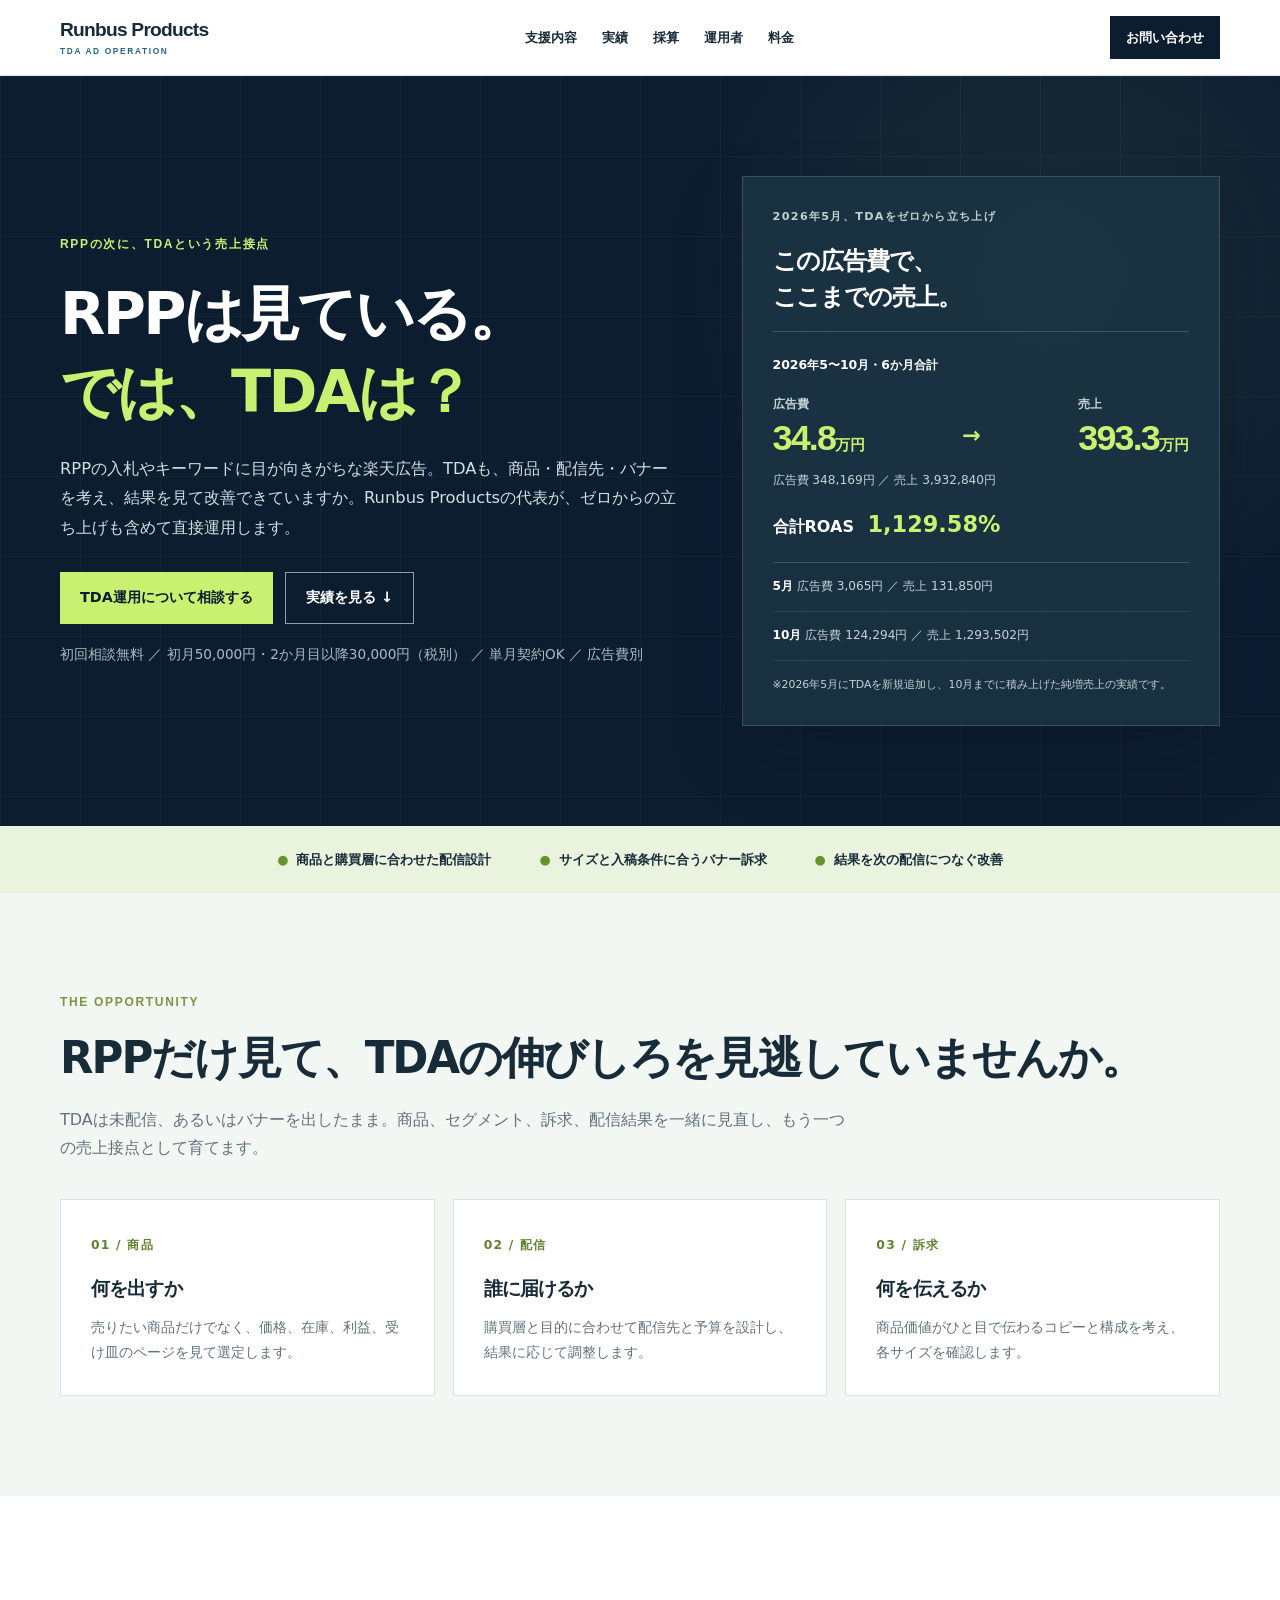
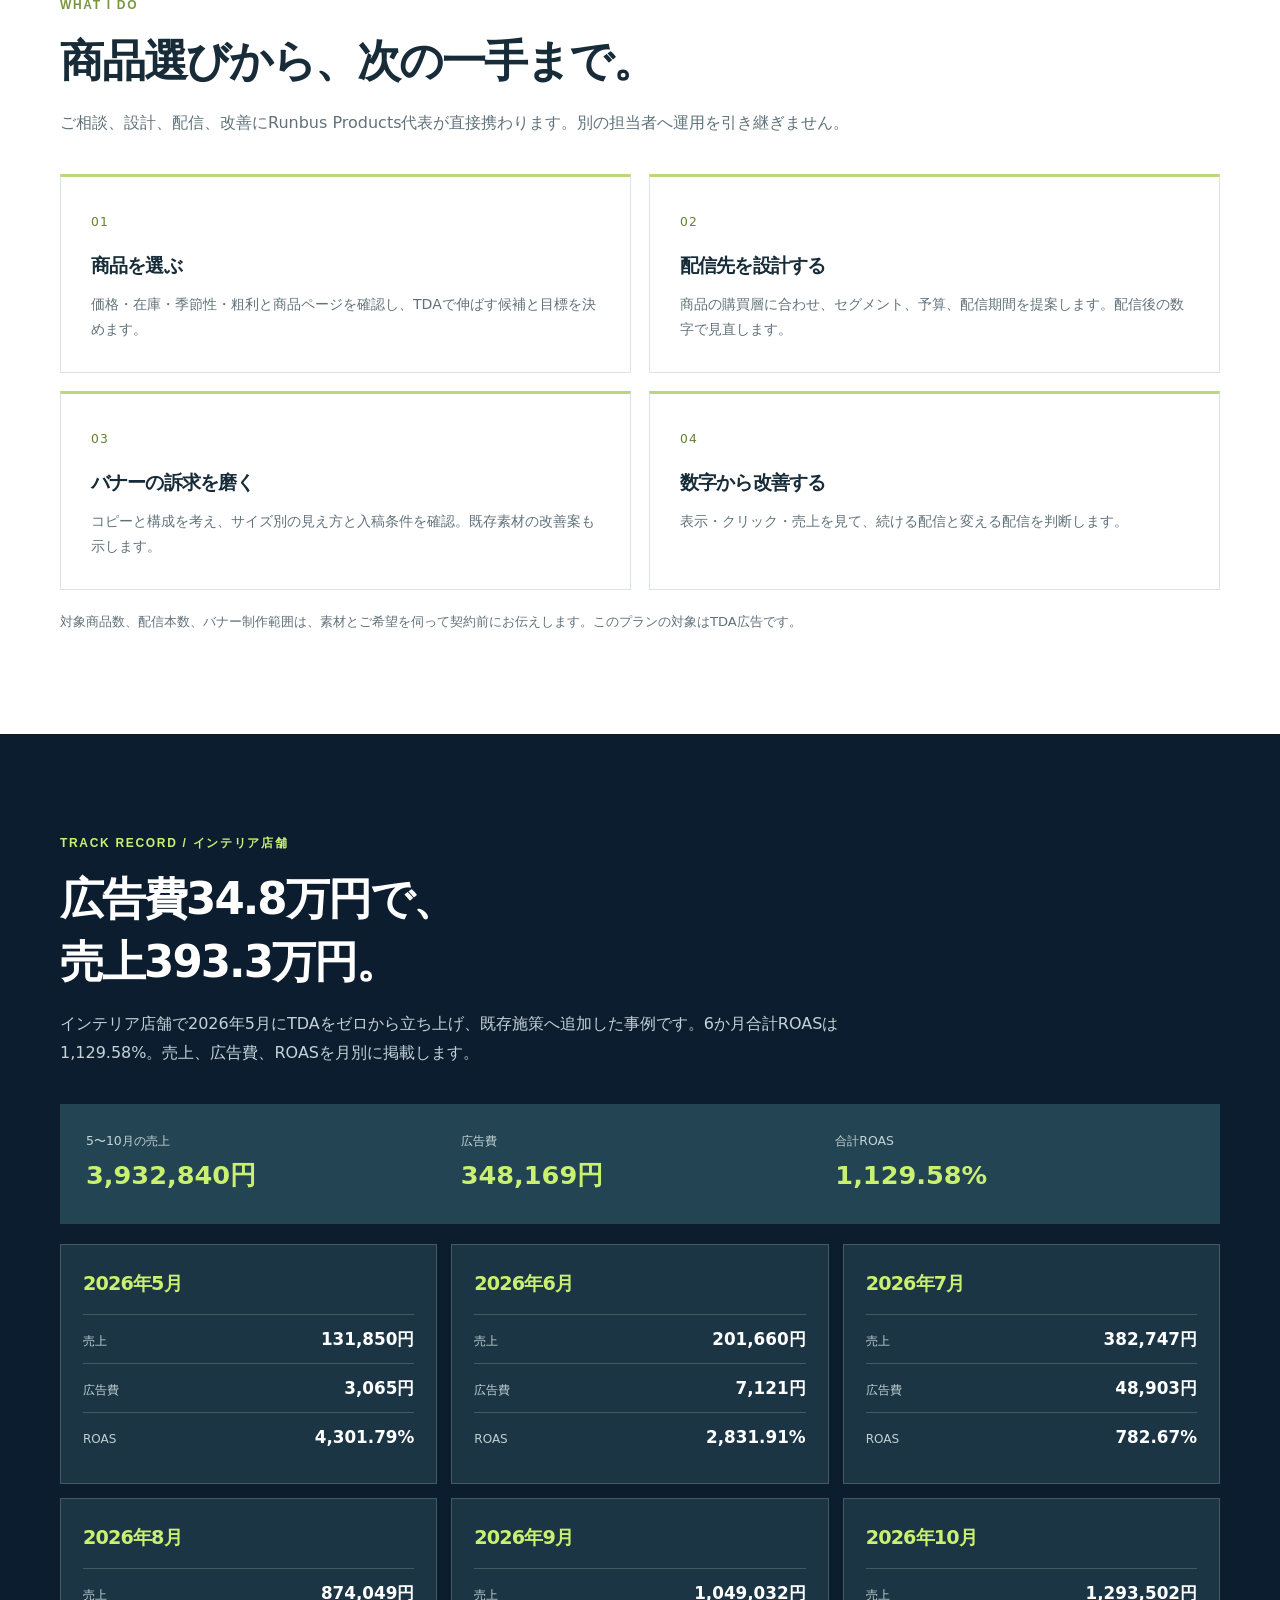
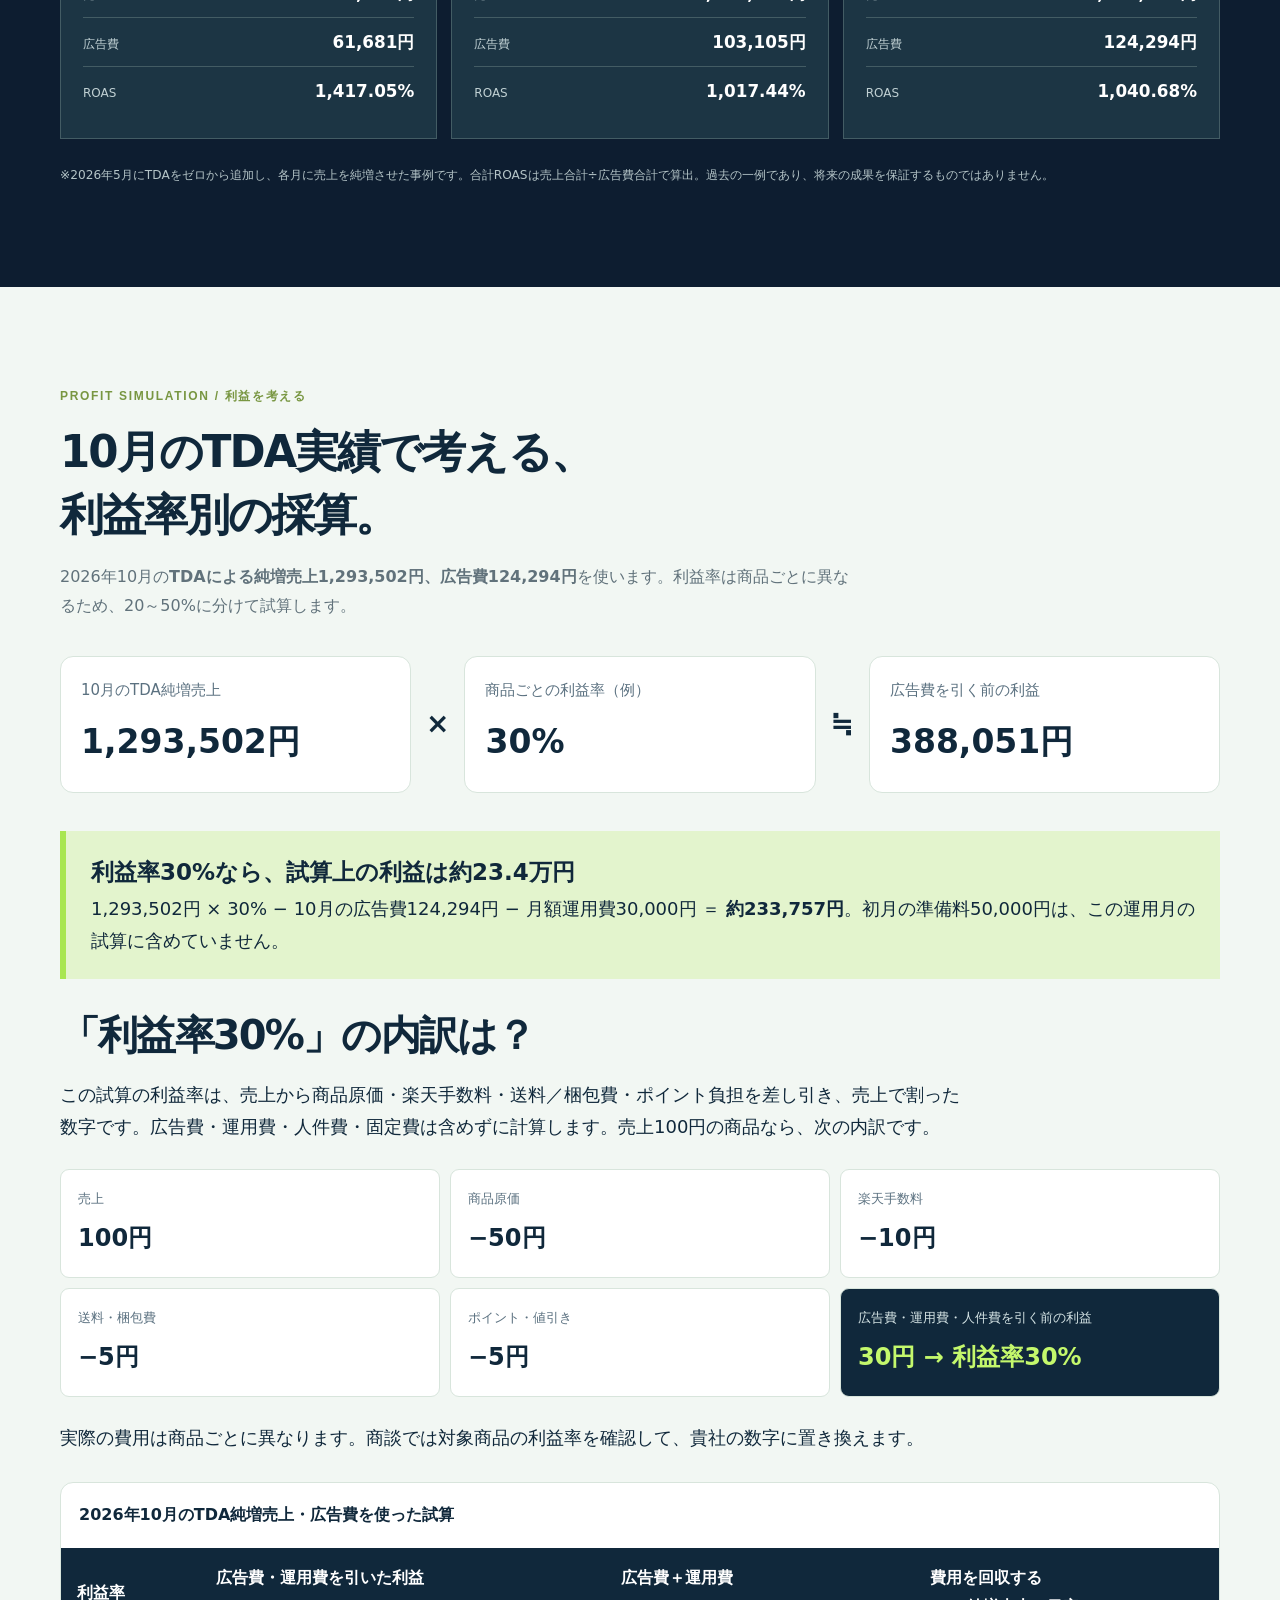
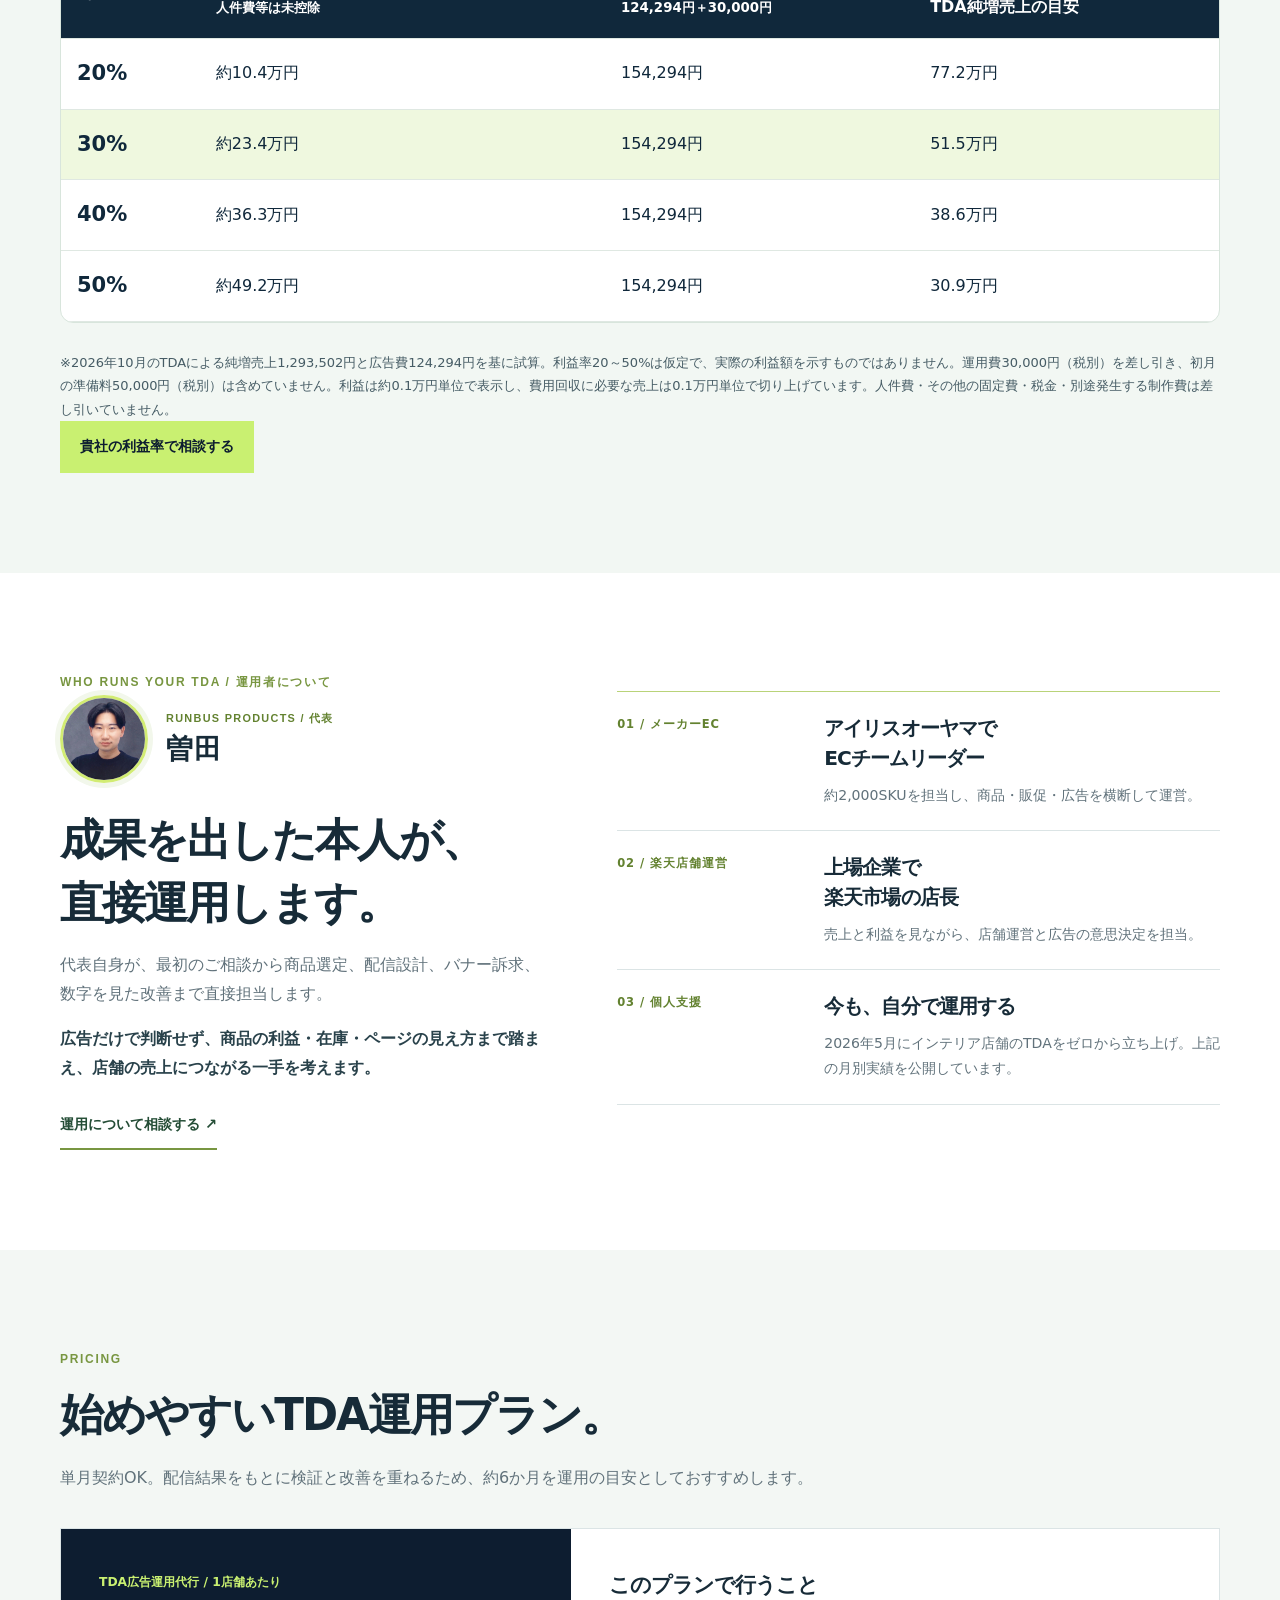
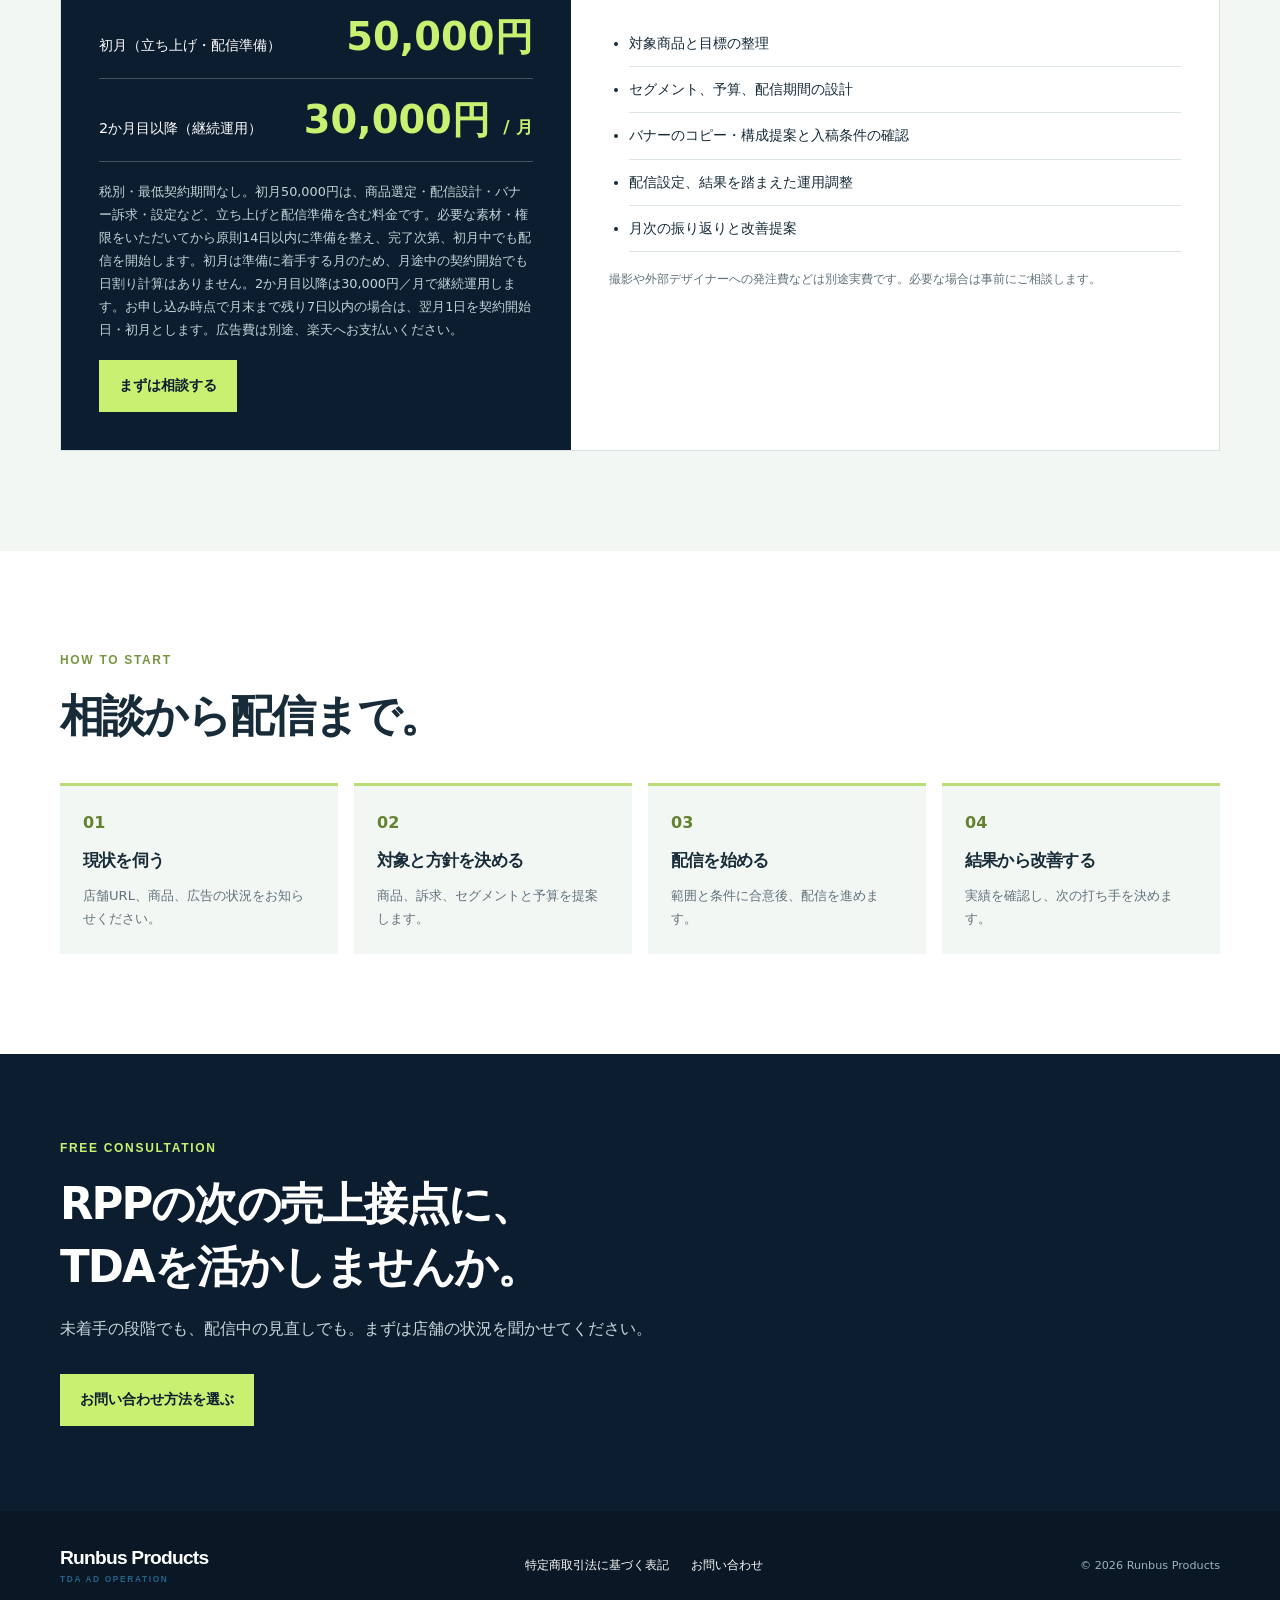
==== commit 3769bb58: "Add files via upload" ====
--- a/index.html
+++ b/index.html
@@ -49,7 +49,7 @@
 
 .tdaEconomics{background:#f2f7f3;color:#10283b}.tdaEconomics h2{max-width:880px}.tdaEcoInputs{display:grid;grid-template-columns:repeat(3,1fr);gap:12px;margin:34px 0}.tdaEcoInputs>div{background:#fff;border:1px solid #dce8e2;border-radius:14px;padding:22px}.tdaEcoInputs small{display:block;color:#526c78;font-size:13px;margin-bottom:8px}.tdaEcoInputs strong{font-size:clamp(21px,2.5vw,29px);letter-spacing:-.04em}.tdaEcoInputs strong span{font-size:13px;letter-spacing:0}.tdaEcoMessage{border-left:5px solid #b7f45d;background:#e7f2e8;padding:19px 24px;margin:16px 0 28px}.tdaEcoMessage b{font-size:19px}.tdaEcoMessage p{margin:8px 0 0;line-height:1.8}.tdaEcoTableWrap{overflow-x:auto;border-radius:14px;border:1px solid #d3e3dc;background:#fff}.tdaEcoTable{border-collapse:collapse;width:100%;min-width:900px;text-align:right;font-variant-numeric:tabular-nums}.tdaEcoTable caption{text-align:left;padding:20px 20px 0;font-weight:700}.tdaEcoTable th,.tdaEcoTable td{padding:16px 18px;border-bottom:1px solid #e4ece8}.tdaEcoTable thead{background:#0f2639;color:#fff}.tdaEcoTable thead th{font-size:14px;font-weight:700}.tdaEcoTable thead small{font-weight:400}.tdaEcoTable tbody th{font-size:19px}.tdaEcoTable tbody tr:nth-child(2){background:#f1fadf}.tdaEcoTable tbody td:last-child{font-weight:800;color:#24513a}.tdaEcoTable tbody tr:last-child th,.tdaEcoTable tbody tr:last-child td{border-bottom:0}.tdaEcoScenario{display:grid;grid-template-columns:1fr 1.12fr;gap:28px;align-items:center;margin:28px 0;padding:28px;border-radius:18px;background:#10283b;color:#fff}.tdaEcoScenario h3{font-size:clamp(25px,3vw,36px);margin:8px 0}.tdaEcoScenario p{line-height:1.8}.tdaEcoControls{display:grid;gap:10px}.tdaEcoControls label{display:flex;justify-content:space-between;gap:16px;font-weight:700}.tdaEcoControls output{color:#c4f86c}.tdaEcoControls input{width:100%;accent-color:#c4f86c;margin-bottom:12px}.tdaEcoControls select{width:100%;padding:12px 14px;border-radius:7px;border:1px solid #66808c;background:#fff;color:#10283b;font:inherit;margin-bottom:10px}.tdaEcoResult{grid-column:1/-1;border-top:1px solid #44606d;padding-top:18px}.tdaEcoResult small{color:#b7c8c8}.tdaEcoResult strong{display:block;font-size:clamp(28px,4vw,48px);color:#c4f86c;line-height:1.2;margin:8px 0}.tdaEcoResult strong.is-negative{color:#ffb6a5}.tdaEcoResult p{margin:0;color:#d5e0e2;font-size:14px}.tdaEcoNote{font-size:13px;line-height:1.8;color:#465c65}@media(max-width:700px){.tdaEcoInputs{grid-template-columns:1fr;margin:24px 0}.tdaEcoInputs>div{padding:15px 18px}.tdaEcoInputs strong{font-size:23px}.tdaEcoScenario{grid-template-columns:1fr;padding:22px;gap:18px}.tdaEcoResult{grid-column:1}.tdaEcoTableWrap:after{content:"表は横にスクロールできます";display:block;font-size:12px;color:#526c78;padding:8px 14px}.tdaEcoMessage{padding:16px 18px}}.tdaSimpleFlow{display:flex;align-items:center;gap:15px;margin:28px 0 38px}.tdaSimpleFlow div{flex:1;background:#fff;border:1px solid #d8e5dc;border-radius:13px;padding:20px}.tdaSimpleFlow small{display:block;color:#5b7180;font-size:15px}.tdaSimpleFlow strong{display:block;font-size:clamp(22px,3vw,33px);margin-top:8px}.tdaSimpleFlow span{font-size:28px;font-weight:800}.tdaSimpleHeading{font-size:clamp(24px,3.4vw,40px);line-height:1.4;margin:16px 0}.tdaSimpleSub{font-size:18px;line-height:1.8;max-width:900px}.tdaSimpleTable{overflow:auto;background:#fff;border:1px solid #d8e5dc;border-radius:13px;margin:28px 0}.tdaSimpleTable table{width:100%;border-collapse:collapse;min-width:630px}.tdaSimpleTable caption{text-align:left;font-weight:700;padding:18px}.tdaSimpleTable th,.tdaSimpleTable td{padding:16px;border-bottom:1px solid #dfe8e2;text-align:left}.tdaSimpleTable thead{background:#10283b;color:#fff}.tdaSimpleTable tbody tr:nth-child(2){background:#eff8df}.tdaSimpleTable tbody th{font-size:21px}.tdaSimpleExample{background:#e3f4cd;border-left:6px solid #a8e650;padding:21px 25px;margin:28px 0}.tdaSimpleExample b{font-size:23px}.tdaSimpleExample p{font-size:18px;line-height:1.8;margin-bottom:0}@media(max-width:700px){.tdaSimpleFlow{display:grid;grid-template-columns:1fr;gap:5px}.tdaSimpleFlow span{text-align:center;line-height:1}.tdaSimpleFlow div{padding:15px 18px}.tdaSimpleExample{padding:18px}.tdaSimpleExample b{font-size:20px}.tdaSimpleExample p,.tdaSimpleSub{font-size:16px}}.tdaBreakdown{display:grid;grid-template-columns:repeat(3,1fr);gap:10px;margin:25px 0}.tdaBreakdown div{background:#fff;border:1px solid #d8e5dc;border-radius:9px;padding:17px}.tdaBreakdown small{display:block;color:#5b7180}.tdaBreakdown strong{display:block;font-size:24px;margin-top:6px}.tdaBreakdown .tdaBreakdownResult{background:#10283b;color:#c4f86c}.tdaBreakdownResult small{color:#d4e3e4}.tdaSimpleTable table{min-width:820px}@media(max-width:700px){.tdaBreakdown{grid-template-columns:repeat(2,1fr)}.tdaBreakdown strong{font-size:19px}}
 .tdaProfileIdentity{display:flex;align-items:center;gap:18px;margin:4px 0 26px}.tdaProfileIdentity img{display:block;width:88px;height:88px;border-radius:50%;object-fit:cover;object-position:center 38%;border:3px solid #d2ec73;box-shadow:0 0 0 5px #f2f7eb;flex:none}.tdaProfileIdentity span{display:block;color:#638230;font:800 .68rem/1.5 Arial,sans-serif;letter-spacing:.12em}.tdaProfileIdentity strong{display:block;font-size:1.7rem;line-height:1.4;letter-spacing:.04em;margin-top:3px}@media(max-width:700px){.tdaProfileIdentity img{width:72px;height:72px}.tdaProfileIdentity strong{font-size:1.42rem}}
-</style></head><body><main class="tdaPage" id="top"><header class="tdaHeader"><a class="tdaBrand" href="#top">Runbus Products <small>TDA AD OPERATION</small></a><nav aria-label="TDAページメニュー"><a href="#service">支援内容</a><a href="#results">実績</a><a href="#economics">採算</a><a href="#operator">運用者</a><a href="#price">料金</a></nav><a href="#contact" class="tdaHeaderAction">お問い合わせ</a><dialog class="tdaContactDialog" aria-labelledby="_R_1h_"><div class="tdaContactDialogInner"><button type="button" class="tdaContactClose" aria-label="閉じる">×</button><p class="tdaKicker">CONTACT</p><h2 id="_R_1h_">ご相談方法をお選びください</h2><p>ご都合のよい方法で、店舗やTDAの状況をお聞かせください。</p><div class="tdaContactOptions"><a href="https://lin.ee/7qptqyn" target="_blank" rel="noopener noreferrer">LINEで相談する <span aria-hidden="true">↗</span></a><a href="mailto:tako20business@gmail.com?subject=TDA%E9%81%8B%E7%94%A8%E3%81%AE%E7%9B%B8%E8%AB%87">メールで相談する <span aria-hidden="true">↗</span></a></div></div></dialog></header><section class="tdaHero"><div class="tdaHeroInner"><div><p class="tdaKicker">RPPの次に、TDAという売上接点</p><h1>RPPは見ている。<br/><em>では、TDAは？</em></h1><p class="tdaHeroLead">RPPの入札やキーワードに目が向きがちな楽天広告。TDAも、商品・配信先・バナーを考え、結果を見て改善できていますか。Runbus Products代表の曽田向陽が、ゼロからの立ち上げも含めて直接運用します。</p><div class="tdaActions"><a href="#contact" class="tdaButton tdaLime">TDA運用について相談する</a><dialog class="tdaContactDialog" aria-labelledby="_R_oi_"><div class="tdaContactDialogInner"><button type="button" class="tdaContactClose" aria-label="閉じる">×</button><p class="tdaKicker">CONTACT</p><h2 id="_R_oi_">ご相談方法をお選びください</h2><p>ご都合のよい方法で、店舗やTDAの状況をお聞かせください。</p><div class="tdaContactOptions"><a href="https://lin.ee/7qptqyn" target="_blank" rel="noopener noreferrer">LINEで相談する <span aria-hidden="true">↗</span></a><a href="mailto:tako20business@gmail.com?subject=TDA%E9%81%8B%E7%94%A8%E3%81%AE%E7%9B%B8%E8%AB%87">メールで相談する <span aria-hidden="true">↗</span></a></div></div></dialog><a class="tdaButton tdaOutline" href="#results">実績を見る ↓</a></div><p class="tdaHeroNote">初回相談無料 ／ 初月50,000円・2か月目以降30,000円（税別） ／ 単月契約OK ／ 広告費別</p></div><div class="tdaHeroBoard"><p class="tdaBoardLabel">2026年5月、TDAをゼロから立ち上げ</p><h2>この広告費で、<br/>ここまでの売上。</h2><div class="tdaBoardMetric"><span>2026年5〜10月・6か月合計</span><div class="tdaMoneyFlow"><div><small>広告費</small><strong>34.8<em>万円</em></strong></div><span aria-hidden="true">→</span><div><small>売上</small><strong>393.3<em>万円</em></strong></div></div><p>広告費 348,169円 ／ 売上 3,932,840円</p><p class="tdaBoardRoas">合計ROAS <b>1,129.58%</b></p></div><div class="tdaBoardRows"><p><b>5月</b> 広告費 3,065円 ／ 売上 131,850円</p><p><b>10月</b> 広告費 124,294円 ／ 売上 1,293,502円</p></div><small>※2026年5月にTDAを新規追加し、10月までに積み上げた純増売上の実績です。</small></div></div></section><div class="tdaRibbon"><span>商品と購買層に合わせた配信設計</span><span>サイズと入稿条件に合うバナー訴求</span><span>結果を次の配信につなぐ改善</span></div><section class="tdaSection tdaProblem"><div class="tdaWrap"><p class="tdaKicker">THE OPPORTUNITY</p><h2>RPPだけ見て、TDAの伸びしろを見逃していませんか。</h2><p class="tdaLead">TDAは未配信、あるいはバナーを出したまま。商品、セグメント、訴求、配信結果を一緒に見直し、もう一つの売上接点として育てます。</p><div class="tdaThree"><article><b>01 / 商品</b><h3>何を出すか</h3><p>売りたい商品だけでなく、価格、在庫、利益、受け皿のページを見て選定します。</p></article><article><b>02 / 配信</b><h3>誰に届けるか</h3><p>購買層と目的に合わせて配信先と予算を設計し、結果に応じて調整します。</p></article><article><b>03 / 訴求</b><h3>何を伝えるか</h3><p>商品価値がひと目で伝わるコピーと構成を考え、各サイズを確認します。</p></article></div></div></section><section class="tdaSection" id="service"><div class="tdaWrap"><p class="tdaKicker">WHAT I DO</p><h2>商品選びから、次の一手まで。</h2><p class="tdaLead">ご相談、設計、配信、改善にRunbus Products代表が直接携わります。別の担当者へ運用を引き継ぎません。</p><div class="tdaServiceGrid"><article><span>01</span><h3>商品を選ぶ</h3><p>価格・在庫・季節性・粗利と商品ページを確認し、TDAで伸ばす候補と目標を決めます。</p></article><article><span>02</span><h3>配信先を設計する</h3><p>商品の購買層に合わせ、セグメント、予算、配信期間を提案します。配信後の数字で見直します。</p></article><article><span>03</span><h3>バナーの訴求を磨く</h3><p>コピーと構成を考え、サイズ別の見え方と入稿条件を確認。既存素材の改善案も示します。</p></article><article><span>04</span><h3>数字から改善する</h3><p>表示・クリック・売上を見て、続ける配信と変える配信を判断します。</p></article></div><p class="tdaServiceFoot">対象商品数、配信本数、バナー制作範囲は、素材とご希望を伺って契約前にお伝えします。このプランの対象はTDA広告です。</p></div></section><section class="tdaSection tdaResults" id="results"><div class="tdaWrap"><p class="tdaKicker">TRACK RECORD / インテリア店舗</p><h2>広告費34.8万円で、<br/><span class="tdaNoBreak">売上</span><wbr/><span class="tdaNoBreak">393.3万円。</span></h2><p class="tdaLead">インテリア店舗で2026年5月にTDAをゼロから立ち上げ、既存施策へ追加した事例です。6か月合計ROASは1,129.58%。売上、広告費、ROASを月別に掲載します。</p><div class="tdaTotals"><div><small>5〜10月の売上</small><strong>3,932,840円</strong></div><div><small>広告費</small><strong>348,169円</strong></div><div><small>合計ROAS</small><strong>1,129.58%</strong></div></div><div class="tdaMonthGrid"><article><h3>2026年5月</h3><dl><div><dt>売上</dt><dd>131,850円</dd></div><div><dt>広告費</dt><dd>3,065円</dd></div><div><dt>ROAS</dt><dd>4,301.79%</dd></div></dl></article><article><h3>2026年6月</h3><dl><div><dt>売上</dt><dd>201,660円</dd></div><div><dt>広告費</dt><dd>7,121円</dd></div><div><dt>ROAS</dt><dd>2,831.91%</dd></div></dl></article><article><h3>2026年7月</h3><dl><div><dt>売上</dt><dd>382,747円</dd></div><div><dt>広告費</dt><dd>48,903円</dd></div><div><dt>ROAS</dt><dd>782.67%</dd></div></dl></article><article><h3>2026年8月</h3><dl><div><dt>売上</dt><dd>874,049円</dd></div><div><dt>広告費</dt><dd>61,681円</dd></div><div><dt>ROAS</dt><dd>1,417.05%</dd></div></dl></article><article><h3>2026年9月</h3><dl><div><dt>売上</dt><dd>1,049,032円</dd></div><div><dt>広告費</dt><dd>103,105円</dd></div><div><dt>ROAS</dt><dd>1,017.44%</dd></div></dl></article><article><h3>2026年10月</h3><dl><div><dt>売上</dt><dd>1,293,502円</dd></div><div><dt>広告費</dt><dd>124,294円</dd></div><div><dt>ROAS</dt><dd>1,040.68%</dd></div></dl></article></div><p class="tdaResultsNote">※2026年5月にTDAをゼロから追加し、各月に売上を純増させた事例です。合計ROASは売上合計÷広告費合計で算出。過去の一例であり、将来の成果を保証するものではありません。</p></div></section><section class="tdaSection tdaEconomics" id="economics"><div class="tdaWrap"><p class="tdaKicker">PROFIT SIMULATION / 利益を考える</p><h2>10月のTDA実績で考える、<br/>利益率別の採算。</h2><p class="tdaLead">2026年10月の<strong>TDAによる純増売上1,293,502円、広告費124,294円</strong>を使います。利益率は商品ごとに異なるため、20～50%に分けて試算します。</p><div class="tdaSimpleFlow"><div><small>10月のTDA純増売上</small><strong>1,293,502円</strong></div><span>×</span><div><small>商品ごとの利益率（例）</small><strong>30%</strong></div><span>≒</span><div><small>広告費を引く前の利益</small><strong>388,051円</strong></div></div><div class="tdaSimpleExample"><b>利益率30%なら、試算上の利益は約23.4万円</b><p>1,293,502円 × 30% − 10月の広告費124,294円 − 月額運用費30,000円 ＝ <strong>約233,757円</strong>。初月の準備料50,000円は、この運用月の試算に含めていません。</p></div><h3 class="tdaSimpleHeading">「利益率30%」の内訳は？</h3><p class="tdaSimpleSub">この試算の利益率は、売上から商品原価・楽天手数料・送料／梱包費・ポイント負担を差し引き、売上で割った数字です。広告費・運用費・人件費・固定費は含めずに計算します。売上100円の商品なら、次の内訳です。</p><div class="tdaBreakdown"><div><small>売上</small><strong>100円</strong></div><div><small>商品原価</small><strong>−50円</strong></div><div><small>楽天手数料</small><strong>−10円</strong></div><div><small>送料・梱包費</small><strong>−5円</strong></div><div><small>ポイント・値引き</small><strong>−5円</strong></div><div class="tdaBreakdownResult"><small>広告費・運用費・人件費を引く前の利益</small><strong>30円 → 利益率30%</strong></div></div><p class="tdaSimpleSub">実際の費用は商品ごとに異なります。商談では対象商品の利益率を確認して、貴社の数字に置き換えます。</p><div class="tdaSimpleTable"><table><caption>2026年10月のTDA純増売上・広告費を使った試算</caption><thead><tr><th scope="col">利益率</th><th scope="col">広告費・運用費を引いた利益<br/><small>人件費等は未控除</small></th><th scope="col">広告費＋運用費<br/><small>124,294円＋30,000円</small></th><th scope="col">費用を回収する<br/>TDA純増売上の目安</th></tr></thead><tbody><tr><th scope="row">20%</th><td>約10.4万円</td><td>154,294円</td><td>77.2万円</td></tr><tr><th scope="row">30%</th><td>約23.4万円</td><td>154,294円</td><td>51.5万円</td></tr><tr><th scope="row">40%</th><td>約36.3万円</td><td>154,294円</td><td>38.6万円</td></tr><tr><th scope="row">50%</th><td>約49.2万円</td><td>154,294円</td><td>30.9万円</td></tr></tbody></table></div><p class="tdaEcoNote">※2026年10月のTDAによる純増売上1,293,502円と広告費124,294円を基に試算。利益率20～50%は仮定で、実際の利益額を示すものではありません。運用費30,000円（税別）を差し引き、初月の準備料50,000円（税別）は含めていません。利益は約0.1万円単位で表示し、費用回収に必要な売上は0.1万円単位で切り上げています。人件費・その他の固定費・税金・別途発生する制作費は差し引いていません。</p><a href="#contact" class="tdaButton tdaLime">貴社の利益率で相談する</a></div></section><section class="tdaSection tdaProfile" id="operator"><div class="tdaWrap"><p class="tdaKicker">WHO RUNS YOUR TDA / 運用者について</p><div class="tdaProfileGrid"><div class="tdaProfileIntro"><div class="tdaProfileIdentity"><img src="profile-sota.jpg" alt="曽田向陽のプロフィール写真" width="88" height="88" loading="lazy"/><div><span>RUNBUS PRODUCTS / 代表</span><strong>曽田 向陽</strong></div></div><h2>成果を出した本人が、<br/>直接運用します。</h2><p class="tdaLead">曽田向陽が、最初のご相談から商品選定、配信設計、バナー訴求、数字を見た改善まで直接担当します。</p><p class="tdaProfilePromise">広告だけで判断せず、商品の利益・在庫・ページの見え方まで踏まえ、店舗の売上につながる一手を考えます。</p><a href="#contact" class="tdaProfileLink">運用について相談する ↗</a><dialog class="tdaContactDialog" aria-labelledby="_R_137_"><div class="tdaContactDialogInner"><button type="button" class="tdaContactClose" aria-label="閉じる">×</button><p class="tdaKicker">CONTACT</p><h2 id="_R_137_">ご相談方法をお選びください</h2><p>ご都合のよい方法で、店舗やTDAの状況をお聞かせください。</p><div class="tdaContactOptions"><a href="https://lin.ee/7qptqyn" target="_blank" rel="noopener noreferrer">LINEで相談する <span aria-hidden="true">↗</span></a><a href="mailto:tako20business@gmail.com?subject=TDA%E9%81%8B%E7%94%A8%E3%81%AE%E7%9B%B8%E8%AB%87">メールで相談する <span aria-hidden="true">↗</span></a></div></div></dialog></div><div class="tdaProfileCareer" aria-label="これまでの経験"><div><span>01 / メーカーEC</span><h3>アイリスオーヤマで<br/>ECチームリーダー</h3><p>約2,000SKUを担当し、商品・販促・広告を横断して運営。</p></div><div><span>02 / 楽天店舗運営</span><h3>上場企業で<br/>楽天市場の店長</h3><p>売上と利益を見ながら、店舗運営と広告の意思決定を担当。</p></div><div><span>03 / 個人支援</span><h3>今も、自分で運用する</h3><p>2026年5月にインテリア店舗のTDAをゼロから立ち上げ。上記の月別実績を公開しています。</p></div></div></div></div></section><section class="tdaSection tdaPriceSection" id="price"><div class="tdaWrap"><p class="tdaKicker">PRICING</p><h2>始めやすいTDA運用プラン。</h2><p class="tdaLead">単月契約OK。配信結果をもとに検証と改善を重ねるため、約6か月を運用の目安としておすすめします。</p><div class="tdaPricing"><div class="tdaPriceCard"><span>TDA広告運用代行 / 1店舗あたり</span><div><small>初月（立ち上げ・配信準備）</small><strong>50,000円</strong></div><div><small>2か月目以降（継続運用）</small><strong>30,000円 <em>/ 月</em></strong></div><p>税別・最低契約期間なし。初月50,000円は、商品選定・配信設計・バナー訴求・設定など、立ち上げと配信準備を含む料金です。必要な素材・権限をいただいてから原則14日以内に準備を整え、完了次第、初月中でも配信を開始します。初月は準備に着手する月のため、月途中の契約開始でも日割り計算はありません。2か月目以降は30,000円／月で継続運用します。お申し込み時点で月末まで残り7日以内の場合は、翌月1日を契約開始日・初月とします。広告費は別途、楽天へお支払いください。</p><a href="#contact" class="tdaButton tdaLime">まずは相談する</a><dialog class="tdaContactDialog" aria-labelledby="_R_2m8_"><div class="tdaContactDialogInner"><button type="button" class="tdaContactClose" aria-label="閉じる">×</button><p class="tdaKicker">CONTACT</p><h2 id="_R_2m8_">ご相談方法をお選びください</h2><p>ご都合のよい方法で、店舗やTDAの状況をお聞かせください。</p><div class="tdaContactOptions"><a href="https://lin.ee/7qptqyn" target="_blank" rel="noopener noreferrer">LINEで相談する <span aria-hidden="true">↗</span></a><a href="mailto:tako20business@gmail.com?subject=TDA%E9%81%8B%E7%94%A8%E3%81%AE%E7%9B%B8%E8%AB%87">メールで相談する <span aria-hidden="true">↗</span></a></div></div></dialog></div><div class="tdaPriceDetails"><h3>このプランで行うこと</h3><ul><li>対象商品と目標の整理</li><li>セグメント、予算、配信期間の設計</li><li>バナーのコピー・構成提案と入稿条件の確認</li><li>配信設定、結果を踏まえた運用調整</li><li>月次の振り返りと改善提案</li></ul><p>撮影や外部デザイナーへの発注費などは別途実費です。必要な場合は事前にご相談します。</p></div></div></div></section><section class="tdaSection tdaFlow"><div class="tdaWrap"><p class="tdaKicker">HOW TO START</p><h2>相談から配信まで。</h2><div class="tdaFour"><div><b>01</b><h3>現状を伺う</h3><p>店舗URL、商品、広告の状況をお知らせください。</p></div><div><b>02</b><h3>対象と方針を決める</h3><p>商品、訴求、セグメントと予算を提案します。</p></div><div><b>03</b><h3>配信を始める</h3><p>範囲と条件に合意後、配信を進めます。</p></div><div><b>04</b><h3>結果から改善する</h3><p>実績を確認し、次の打ち手を決めます。</p></div></div></div></section><section class="tdaEnd" id="contact"><div class="tdaWrap"><p class="tdaKicker">FREE CONSULTATION</p><h2>RPPの次の売上接点に、<br/>TDAを活かしませんか。</h2><p>未着手の段階でも、配信中の見直しでも。まずは店舗の状況を聞かせてください。</p><div class="tdaActions"><a href="#contact" class="tdaButton tdaLime">お問い合わせ方法を選ぶ</a><dialog class="tdaContactDialog" aria-labelledby="_R_2a_"><div class="tdaContactDialogInner"><button type="button" class="tdaContactClose" aria-label="閉じる">×</button><p class="tdaKicker">CONTACT</p><h2 id="_R_2a_">ご相談方法をお選びください</h2><p>ご都合のよい方法で、店舗やTDAの状況をお聞かせください。</p><div class="tdaContactOptions"><a href="https://lin.ee/7qptqyn" target="_blank" rel="noopener noreferrer">LINEで相談する <span aria-hidden="true">↗</span></a><a href="mailto:tako20business@gmail.com?subject=TDA%E9%81%8B%E7%94%A8%E3%81%AE%E7%9B%B8%E8%AB%87">メールで相談する <span aria-hidden="true">↗</span></a></div></div></dialog></div><noscript><p>LINEまたはメールからお問い合わせください。</p><p><a href="https://lin.ee/7qptqyn">LINEで相談</a> ／ <a href="mailto:tako20business@gmail.com?subject=TDA%E9%81%8B%E7%94%A8%E3%81%AE%E7%9B%B8%E8%AB%87">メールで相談</a></p></noscript></div></section><footer class="tdaFooter"><a class="tdaBrand" href="#top">Runbus Products <small>TDA AD OPERATION</small></a><div><a href="legal.html">特定商取引法に基づく表記</a><a href="#contact" class="">お問い合わせ</a><dialog class="tdaContactDialog" aria-labelledby="_R_5b_"><div class="tdaContactDialogInner"><button type="button" class="tdaContactClose" aria-label="閉じる">×</button><p class="tdaKicker">CONTACT</p><h2 id="_R_5b_">ご相談方法をお選びください</h2><p>ご都合のよい方法で、店舗やTDAの状況をお聞かせください。</p><div class="tdaContactOptions"><a href="https://lin.ee/7qptqyn" target="_blank" rel="noopener noreferrer">LINEで相談する <span aria-hidden="true">↗</span></a><a href="mailto:tako20business@gmail.com?subject=TDA%E9%81%8B%E7%94%A8%E3%81%AE%E7%9B%B8%E8%AB%87">メールで相談する <span aria-hidden="true">↗</span></a></div></div></dialog></div><small>© 2026 Runbus Products</small></footer></main><script>
+</style></head><body><main class="tdaPage" id="top"><header class="tdaHeader"><a class="tdaBrand" href="#top">Runbus Products <small>TDA AD OPERATION</small></a><nav aria-label="TDAページメニュー"><a href="#service">支援内容</a><a href="#results">実績</a><a href="#economics">採算</a><a href="#operator">運用者</a><a href="#price">料金</a></nav><a href="#contact" class="tdaHeaderAction">お問い合わせ</a><dialog class="tdaContactDialog" aria-labelledby="_R_1h_"><div class="tdaContactDialogInner"><button type="button" class="tdaContactClose" aria-label="閉じる">×</button><p class="tdaKicker">CONTACT</p><h2 id="_R_1h_">ご相談方法をお選びください</h2><p>ご都合のよい方法で、店舗やTDAの状況をお聞かせください。</p><div class="tdaContactOptions"><a href="https://lin.ee/7qptqyn" target="_blank" rel="noopener noreferrer">LINEで相談する <span aria-hidden="true">↗</span></a><a href="mailto:tako20business@gmail.com?subject=TDA%E9%81%8B%E7%94%A8%E3%81%AE%E7%9B%B8%E8%AB%87">メールで相談する <span aria-hidden="true">↗</span></a></div></div></dialog></header><section class="tdaHero"><div class="tdaHeroInner"><div><p class="tdaKicker">RPPの次に、TDAという売上接点</p><h1>RPPは見ている。<br/><em>では、TDAは？</em></h1><p class="tdaHeroLead">RPPの入札やキーワードに目が向きがちな楽天広告。TDAも、商品・配信先・バナーを考え、結果を見て改善できていますか。Runbus Productsの代表が、ゼロからの立ち上げも含めて直接運用します。</p><div class="tdaActions"><a href="#contact" class="tdaButton tdaLime">TDA運用について相談する</a><dialog class="tdaContactDialog" aria-labelledby="_R_oi_"><div class="tdaContactDialogInner"><button type="button" class="tdaContactClose" aria-label="閉じる">×</button><p class="tdaKicker">CONTACT</p><h2 id="_R_oi_">ご相談方法をお選びください</h2><p>ご都合のよい方法で、店舗やTDAの状況をお聞かせください。</p><div class="tdaContactOptions"><a href="https://lin.ee/7qptqyn" target="_blank" rel="noopener noreferrer">LINEで相談する <span aria-hidden="true">↗</span></a><a href="mailto:tako20business@gmail.com?subject=TDA%E9%81%8B%E7%94%A8%E3%81%AE%E7%9B%B8%E8%AB%87">メールで相談する <span aria-hidden="true">↗</span></a></div></div></dialog><a class="tdaButton tdaOutline" href="#results">実績を見る ↓</a></div><p class="tdaHeroNote">初回相談無料 ／ 初月50,000円・2か月目以降30,000円（税別） ／ 単月契約OK ／ 広告費別</p></div><div class="tdaHeroBoard"><p class="tdaBoardLabel">2026年5月、TDAをゼロから立ち上げ</p><h2>この広告費で、<br/>ここまでの売上。</h2><div class="tdaBoardMetric"><span>2026年5〜10月・6か月合計</span><div class="tdaMoneyFlow"><div><small>広告費</small><strong>34.8<em>万円</em></strong></div><span aria-hidden="true">→</span><div><small>売上</small><strong>393.3<em>万円</em></strong></div></div><p>広告費 348,169円 ／ 売上 3,932,840円</p><p class="tdaBoardRoas">合計ROAS <b>1,129.58%</b></p></div><div class="tdaBoardRows"><p><b>5月</b> 広告費 3,065円 ／ 売上 131,850円</p><p><b>10月</b> 広告費 124,294円 ／ 売上 1,293,502円</p></div><small>※2026年5月にTDAを新規追加し、10月までに積み上げた純増売上の実績です。</small></div></div></section><div class="tdaRibbon"><span>商品と購買層に合わせた配信設計</span><span>サイズと入稿条件に合うバナー訴求</span><span>結果を次の配信につなぐ改善</span></div><section class="tdaSection tdaProblem"><div class="tdaWrap"><p class="tdaKicker">THE OPPORTUNITY</p><h2>RPPだけ見て、TDAの伸びしろを見逃していませんか。</h2><p class="tdaLead">TDAは未配信、あるいはバナーを出したまま。商品、セグメント、訴求、配信結果を一緒に見直し、もう一つの売上接点として育てます。</p><div class="tdaThree"><article><b>01 / 商品</b><h3>何を出すか</h3><p>売りたい商品だけでなく、価格、在庫、利益、受け皿のページを見て選定します。</p></article><article><b>02 / 配信</b><h3>誰に届けるか</h3><p>購買層と目的に合わせて配信先と予算を設計し、結果に応じて調整します。</p></article><article><b>03 / 訴求</b><h3>何を伝えるか</h3><p>商品価値がひと目で伝わるコピーと構成を考え、各サイズを確認します。</p></article></div></div></section><section class="tdaSection" id="service"><div class="tdaWrap"><p class="tdaKicker">WHAT I DO</p><h2>商品選びから、次の一手まで。</h2><p class="tdaLead">ご相談、設計、配信、改善にRunbus Products代表が直接携わります。別の担当者へ運用を引き継ぎません。</p><div class="tdaServiceGrid"><article><span>01</span><h3>商品を選ぶ</h3><p>価格・在庫・季節性・粗利と商品ページを確認し、TDAで伸ばす候補と目標を決めます。</p></article><article><span>02</span><h3>配信先を設計する</h3><p>商品の購買層に合わせ、セグメント、予算、配信期間を提案します。配信後の数字で見直します。</p></article><article><span>03</span><h3>バナーの訴求を磨く</h3><p>コピーと構成を考え、サイズ別の見え方と入稿条件を確認。既存素材の改善案も示します。</p></article><article><span>04</span><h3>数字から改善する</h3><p>表示・クリック・売上を見て、続ける配信と変える配信を判断します。</p></article></div><p class="tdaServiceFoot">対象商品数、配信本数、バナー制作範囲は、素材とご希望を伺って契約前にお伝えします。このプランの対象はTDA広告です。</p></div></section><section class="tdaSection tdaResults" id="results"><div class="tdaWrap"><p class="tdaKicker">TRACK RECORD / インテリア店舗</p><h2>広告費34.8万円で、<br/><span class="tdaNoBreak">売上</span><wbr/><span class="tdaNoBreak">393.3万円。</span></h2><p class="tdaLead">インテリア店舗で2026年5月にTDAをゼロから立ち上げ、既存施策へ追加した事例です。6か月合計ROASは1,129.58%。売上、広告費、ROASを月別に掲載します。</p><div class="tdaTotals"><div><small>5〜10月の売上</small><strong>3,932,840円</strong></div><div><small>広告費</small><strong>348,169円</strong></div><div><small>合計ROAS</small><strong>1,129.58%</strong></div></div><div class="tdaMonthGrid"><article><h3>2026年5月</h3><dl><div><dt>売上</dt><dd>131,850円</dd></div><div><dt>広告費</dt><dd>3,065円</dd></div><div><dt>ROAS</dt><dd>4,301.79%</dd></div></dl></article><article><h3>2026年6月</h3><dl><div><dt>売上</dt><dd>201,660円</dd></div><div><dt>広告費</dt><dd>7,121円</dd></div><div><dt>ROAS</dt><dd>2,831.91%</dd></div></dl></article><article><h3>2026年7月</h3><dl><div><dt>売上</dt><dd>382,747円</dd></div><div><dt>広告費</dt><dd>48,903円</dd></div><div><dt>ROAS</dt><dd>782.67%</dd></div></dl></article><article><h3>2026年8月</h3><dl><div><dt>売上</dt><dd>874,049円</dd></div><div><dt>広告費</dt><dd>61,681円</dd></div><div><dt>ROAS</dt><dd>1,417.05%</dd></div></dl></article><article><h3>2026年9月</h3><dl><div><dt>売上</dt><dd>1,049,032円</dd></div><div><dt>広告費</dt><dd>103,105円</dd></div><div><dt>ROAS</dt><dd>1,017.44%</dd></div></dl></article><article><h3>2026年10月</h3><dl><div><dt>売上</dt><dd>1,293,502円</dd></div><div><dt>広告費</dt><dd>124,294円</dd></div><div><dt>ROAS</dt><dd>1,040.68%</dd></div></dl></article></div><p class="tdaResultsNote">※2026年5月にTDAをゼロから追加し、各月に売上を純増させた事例です。合計ROASは売上合計÷広告費合計で算出。過去の一例であり、将来の成果を保証するものではありません。</p></div></section><section class="tdaSection tdaEconomics" id="economics"><div class="tdaWrap"><p class="tdaKicker">PROFIT SIMULATION / 利益を考える</p><h2>10月のTDA実績で考える、<br/>利益率別の採算。</h2><p class="tdaLead">2026年10月の<strong>TDAによる純増売上1,293,502円、広告費124,294円</strong>を使います。利益率は商品ごとに異なるため、20～50%に分けて試算します。</p><div class="tdaSimpleFlow"><div><small>10月のTDA純増売上</small><strong>1,293,502円</strong></div><span>×</span><div><small>商品ごとの利益率（例）</small><strong>30%</strong></div><span>≒</span><div><small>広告費を引く前の利益</small><strong>388,051円</strong></div></div><div class="tdaSimpleExample"><b>利益率30%なら、試算上の利益は約23.4万円</b><p>1,293,502円 × 30% − 10月の広告費124,294円 − 月額運用費30,000円 ＝ <strong>約233,757円</strong>。初月の準備料50,000円は、この運用月の試算に含めていません。</p></div><h3 class="tdaSimpleHeading">「利益率30%」の内訳は？</h3><p class="tdaSimpleSub">この試算の利益率は、売上から商品原価・楽天手数料・送料／梱包費・ポイント負担を差し引き、売上で割った数字です。広告費・運用費・人件費・固定費は含めずに計算します。売上100円の商品なら、次の内訳です。</p><div class="tdaBreakdown"><div><small>売上</small><strong>100円</strong></div><div><small>商品原価</small><strong>−50円</strong></div><div><small>楽天手数料</small><strong>−10円</strong></div><div><small>送料・梱包費</small><strong>−5円</strong></div><div><small>ポイント・値引き</small><strong>−5円</strong></div><div class="tdaBreakdownResult"><small>広告費・運用費・人件費を引く前の利益</small><strong>30円 → 利益率30%</strong></div></div><p class="tdaSimpleSub">実際の費用は商品ごとに異なります。商談では対象商品の利益率を確認して、貴社の数字に置き換えます。</p><div class="tdaSimpleTable"><table><caption>2026年10月のTDA純増売上・広告費を使った試算</caption><thead><tr><th scope="col">利益率</th><th scope="col">広告費・運用費を引いた利益<br/><small>人件費等は未控除</small></th><th scope="col">広告費＋運用費<br/><small>124,294円＋30,000円</small></th><th scope="col">費用を回収する<br/>TDA純増売上の目安</th></tr></thead><tbody><tr><th scope="row">20%</th><td>約10.4万円</td><td>154,294円</td><td>77.2万円</td></tr><tr><th scope="row">30%</th><td>約23.4万円</td><td>154,294円</td><td>51.5万円</td></tr><tr><th scope="row">40%</th><td>約36.3万円</td><td>154,294円</td><td>38.6万円</td></tr><tr><th scope="row">50%</th><td>約49.2万円</td><td>154,294円</td><td>30.9万円</td></tr></tbody></table></div><p class="tdaEcoNote">※2026年10月のTDAによる純増売上1,293,502円と広告費124,294円を基に試算。利益率20～50%は仮定で、実際の利益額を示すものではありません。運用費30,000円（税別）を差し引き、初月の準備料50,000円（税別）は含めていません。利益は約0.1万円単位で表示し、費用回収に必要な売上は0.1万円単位で切り上げています。人件費・その他の固定費・税金・別途発生する制作費は差し引いていません。</p><a href="#contact" class="tdaButton tdaLime">貴社の利益率で相談する</a></div></section><section class="tdaSection tdaProfile" id="operator"><div class="tdaWrap"><p class="tdaKicker">WHO RUNS YOUR TDA / 運用者について</p><div class="tdaProfileGrid"><div class="tdaProfileIntro"><div class="tdaProfileIdentity"><img src="profile-sota.jpg" alt="Runbus Products代表のプロフィール写真" width="88" height="88" loading="lazy"/><div><span>RUNBUS PRODUCTS / 代表</span><strong>曽田</strong></div></div><h2>成果を出した本人が、<br/>直接運用します。</h2><p class="tdaLead">代表自身が、最初のご相談から商品選定、配信設計、バナー訴求、数字を見た改善まで直接担当します。</p><p class="tdaProfilePromise">広告だけで判断せず、商品の利益・在庫・ページの見え方まで踏まえ、店舗の売上につながる一手を考えます。</p><a href="#contact" class="tdaProfileLink">運用について相談する ↗</a><dialog class="tdaContactDialog" aria-labelledby="_R_137_"><div class="tdaContactDialogInner"><button type="button" class="tdaContactClose" aria-label="閉じる">×</button><p class="tdaKicker">CONTACT</p><h2 id="_R_137_">ご相談方法をお選びください</h2><p>ご都合のよい方法で、店舗やTDAの状況をお聞かせください。</p><div class="tdaContactOptions"><a href="https://lin.ee/7qptqyn" target="_blank" rel="noopener noreferrer">LINEで相談する <span aria-hidden="true">↗</span></a><a href="mailto:tako20business@gmail.com?subject=TDA%E9%81%8B%E7%94%A8%E3%81%AE%E7%9B%B8%E8%AB%87">メールで相談する <span aria-hidden="true">↗</span></a></div></div></dialog></div><div class="tdaProfileCareer" aria-label="これまでの経験"><div><span>01 / メーカーEC</span><h3>アイリスオーヤマで<br/>ECチームリーダー</h3><p>約2,000SKUを担当し、商品・販促・広告を横断して運営。</p></div><div><span>02 / 楽天店舗運営</span><h3>上場企業で<br/>楽天市場の店長</h3><p>売上と利益を見ながら、店舗運営と広告の意思決定を担当。</p></div><div><span>03 / 個人支援</span><h3>今も、自分で運用する</h3><p>2026年5月にインテリア店舗のTDAをゼロから立ち上げ。上記の月別実績を公開しています。</p></div></div></div></div></section><section class="tdaSection tdaPriceSection" id="price"><div class="tdaWrap"><p class="tdaKicker">PRICING</p><h2>始めやすいTDA運用プラン。</h2><p class="tdaLead">単月契約OK。配信結果をもとに検証と改善を重ねるため、約6か月を運用の目安としておすすめします。</p><div class="tdaPricing"><div class="tdaPriceCard"><span>TDA広告運用代行 / 1店舗あたり</span><div><small>初月（立ち上げ・配信準備）</small><strong>50,000円</strong></div><div><small>2か月目以降（継続運用）</small><strong>30,000円 <em>/ 月</em></strong></div><p>税別・最低契約期間なし。初月50,000円は、商品選定・配信設計・バナー訴求・設定など、立ち上げと配信準備を含む料金です。必要な素材・権限をいただいてから原則14日以内に準備を整え、完了次第、初月中でも配信を開始します。初月は準備に着手する月のため、月途中の契約開始でも日割り計算はありません。2か月目以降は30,000円／月で継続運用します。お申し込み時点で月末まで残り7日以内の場合は、翌月1日を契約開始日・初月とします。広告費は別途、楽天へお支払いください。</p><a href="#contact" class="tdaButton tdaLime">まずは相談する</a><dialog class="tdaContactDialog" aria-labelledby="_R_2m8_"><div class="tdaContactDialogInner"><button type="button" class="tdaContactClose" aria-label="閉じる">×</button><p class="tdaKicker">CONTACT</p><h2 id="_R_2m8_">ご相談方法をお選びください</h2><p>ご都合のよい方法で、店舗やTDAの状況をお聞かせください。</p><div class="tdaContactOptions"><a href="https://lin.ee/7qptqyn" target="_blank" rel="noopener noreferrer">LINEで相談する <span aria-hidden="true">↗</span></a><a href="mailto:tako20business@gmail.com?subject=TDA%E9%81%8B%E7%94%A8%E3%81%AE%E7%9B%B8%E8%AB%87">メールで相談する <span aria-hidden="true">↗</span></a></div></div></dialog></div><div class="tdaPriceDetails"><h3>このプランで行うこと</h3><ul><li>対象商品と目標の整理</li><li>セグメント、予算、配信期間の設計</li><li>バナーのコピー・構成提案と入稿条件の確認</li><li>配信設定、結果を踏まえた運用調整</li><li>月次の振り返りと改善提案</li></ul><p>撮影や外部デザイナーへの発注費などは別途実費です。必要な場合は事前にご相談します。</p></div></div></div></section><section class="tdaSection tdaFlow"><div class="tdaWrap"><p class="tdaKicker">HOW TO START</p><h2>相談から配信まで。</h2><div class="tdaFour"><div><b>01</b><h3>現状を伺う</h3><p>店舗URL、商品、広告の状況をお知らせください。</p></div><div><b>02</b><h3>対象と方針を決める</h3><p>商品、訴求、セグメントと予算を提案します。</p></div><div><b>03</b><h3>配信を始める</h3><p>範囲と条件に合意後、配信を進めます。</p></div><div><b>04</b><h3>結果から改善する</h3><p>実績を確認し、次の打ち手を決めます。</p></div></div></div></section><section class="tdaEnd" id="contact"><div class="tdaWrap"><p class="tdaKicker">FREE CONSULTATION</p><h2>RPPの次の売上接点に、<br/>TDAを活かしませんか。</h2><p>未着手の段階でも、配信中の見直しでも。まずは店舗の状況を聞かせてください。</p><div class="tdaActions"><a href="#contact" class="tdaButton tdaLime">お問い合わせ方法を選ぶ</a><dialog class="tdaContactDialog" aria-labelledby="_R_2a_"><div class="tdaContactDialogInner"><button type="button" class="tdaContactClose" aria-label="閉じる">×</button><p class="tdaKicker">CONTACT</p><h2 id="_R_2a_">ご相談方法をお選びください</h2><p>ご都合のよい方法で、店舗やTDAの状況をお聞かせください。</p><div class="tdaContactOptions"><a href="https://lin.ee/7qptqyn" target="_blank" rel="noopener noreferrer">LINEで相談する <span aria-hidden="true">↗</span></a><a href="mailto:tako20business@gmail.com?subject=TDA%E9%81%8B%E7%94%A8%E3%81%AE%E7%9B%B8%E8%AB%87">メールで相談する <span aria-hidden="true">↗</span></a></div></div></dialog></div><noscript><p>LINEまたはメールからお問い合わせください。</p><p><a href="https://lin.ee/7qptqyn">LINEで相談</a> ／ <a href="mailto:tako20business@gmail.com?subject=TDA%E9%81%8B%E7%94%A8%E3%81%AE%E7%9B%B8%E8%AB%87">メールで相談</a></p></noscript></div></section><footer class="tdaFooter"><a class="tdaBrand" href="#top">Runbus Products <small>TDA AD OPERATION</small></a><div><a href="legal.html">特定商取引法に基づく表記</a><a href="#contact" class="">お問い合わせ</a><dialog class="tdaContactDialog" aria-labelledby="_R_5b_"><div class="tdaContactDialogInner"><button type="button" class="tdaContactClose" aria-label="閉じる">×</button><p class="tdaKicker">CONTACT</p><h2 id="_R_5b_">ご相談方法をお選びください</h2><p>ご都合のよい方法で、店舗やTDAの状況をお聞かせください。</p><div class="tdaContactOptions"><a href="https://lin.ee/7qptqyn" target="_blank" rel="noopener noreferrer">LINEで相談する <span aria-hidden="true">↗</span></a><a href="mailto:tako20business@gmail.com?subject=TDA%E9%81%8B%E7%94%A8%E3%81%AE%E7%9B%B8%E8%AB%87">メールで相談する <span aria-hidden="true">↗</span></a></div></div></dialog></div><small>© 2026 Runbus Products</small></footer></main><script>
 (() => {
   document.querySelectorAll('a[href="#contact"]').forEach(link => {
     const dialog = link.nextElementSibling;
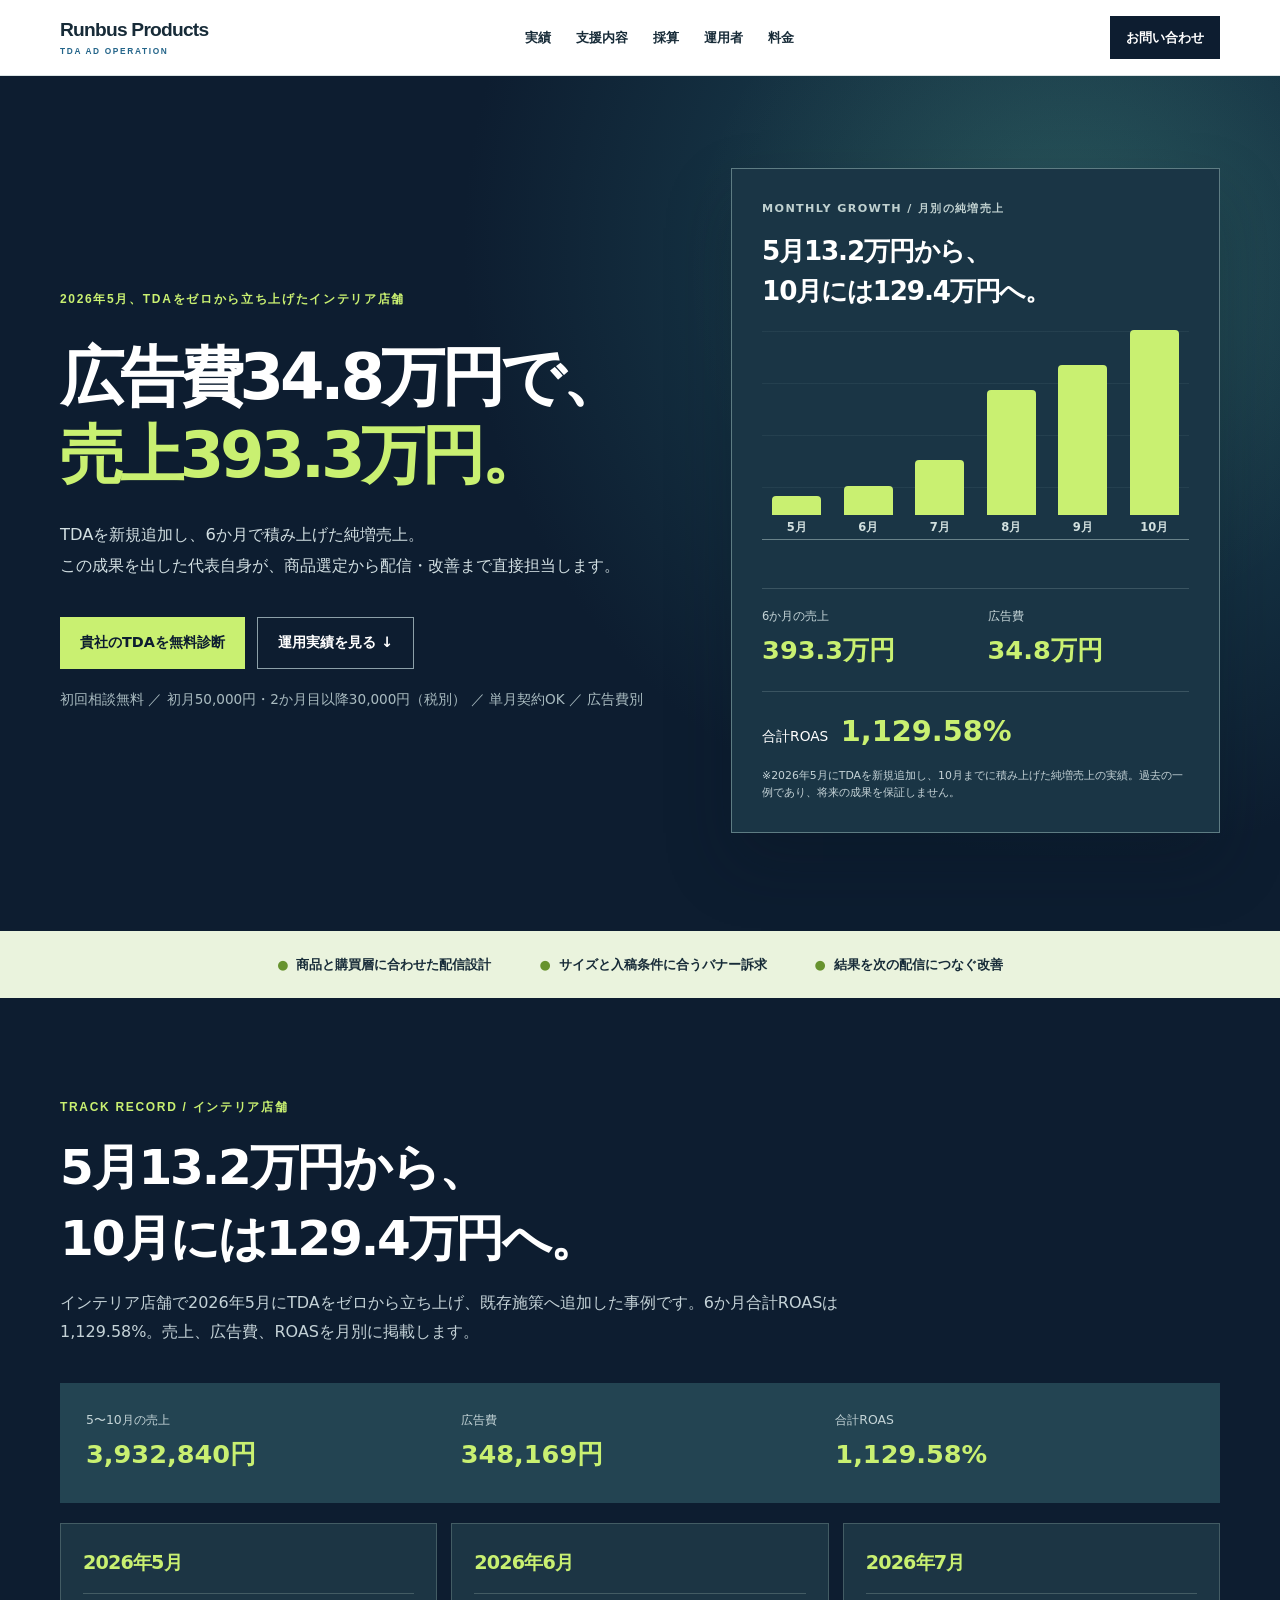
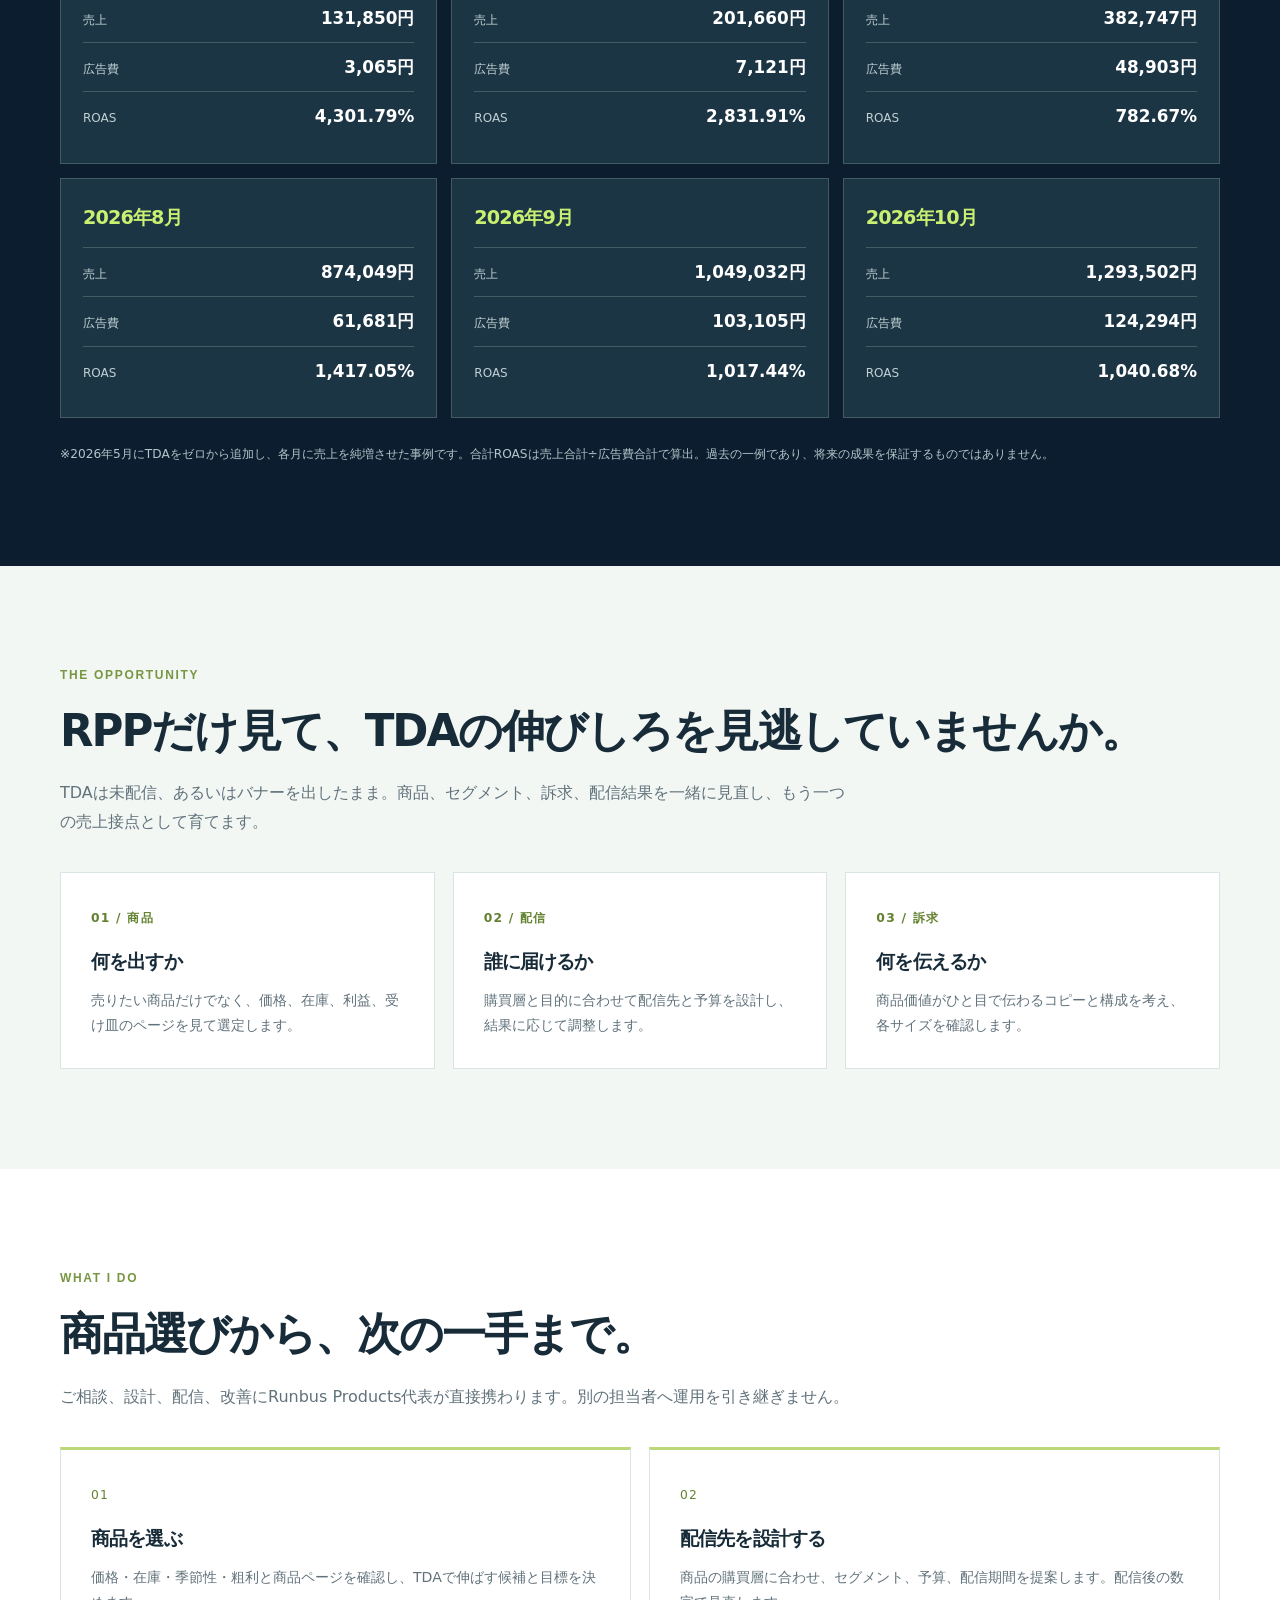
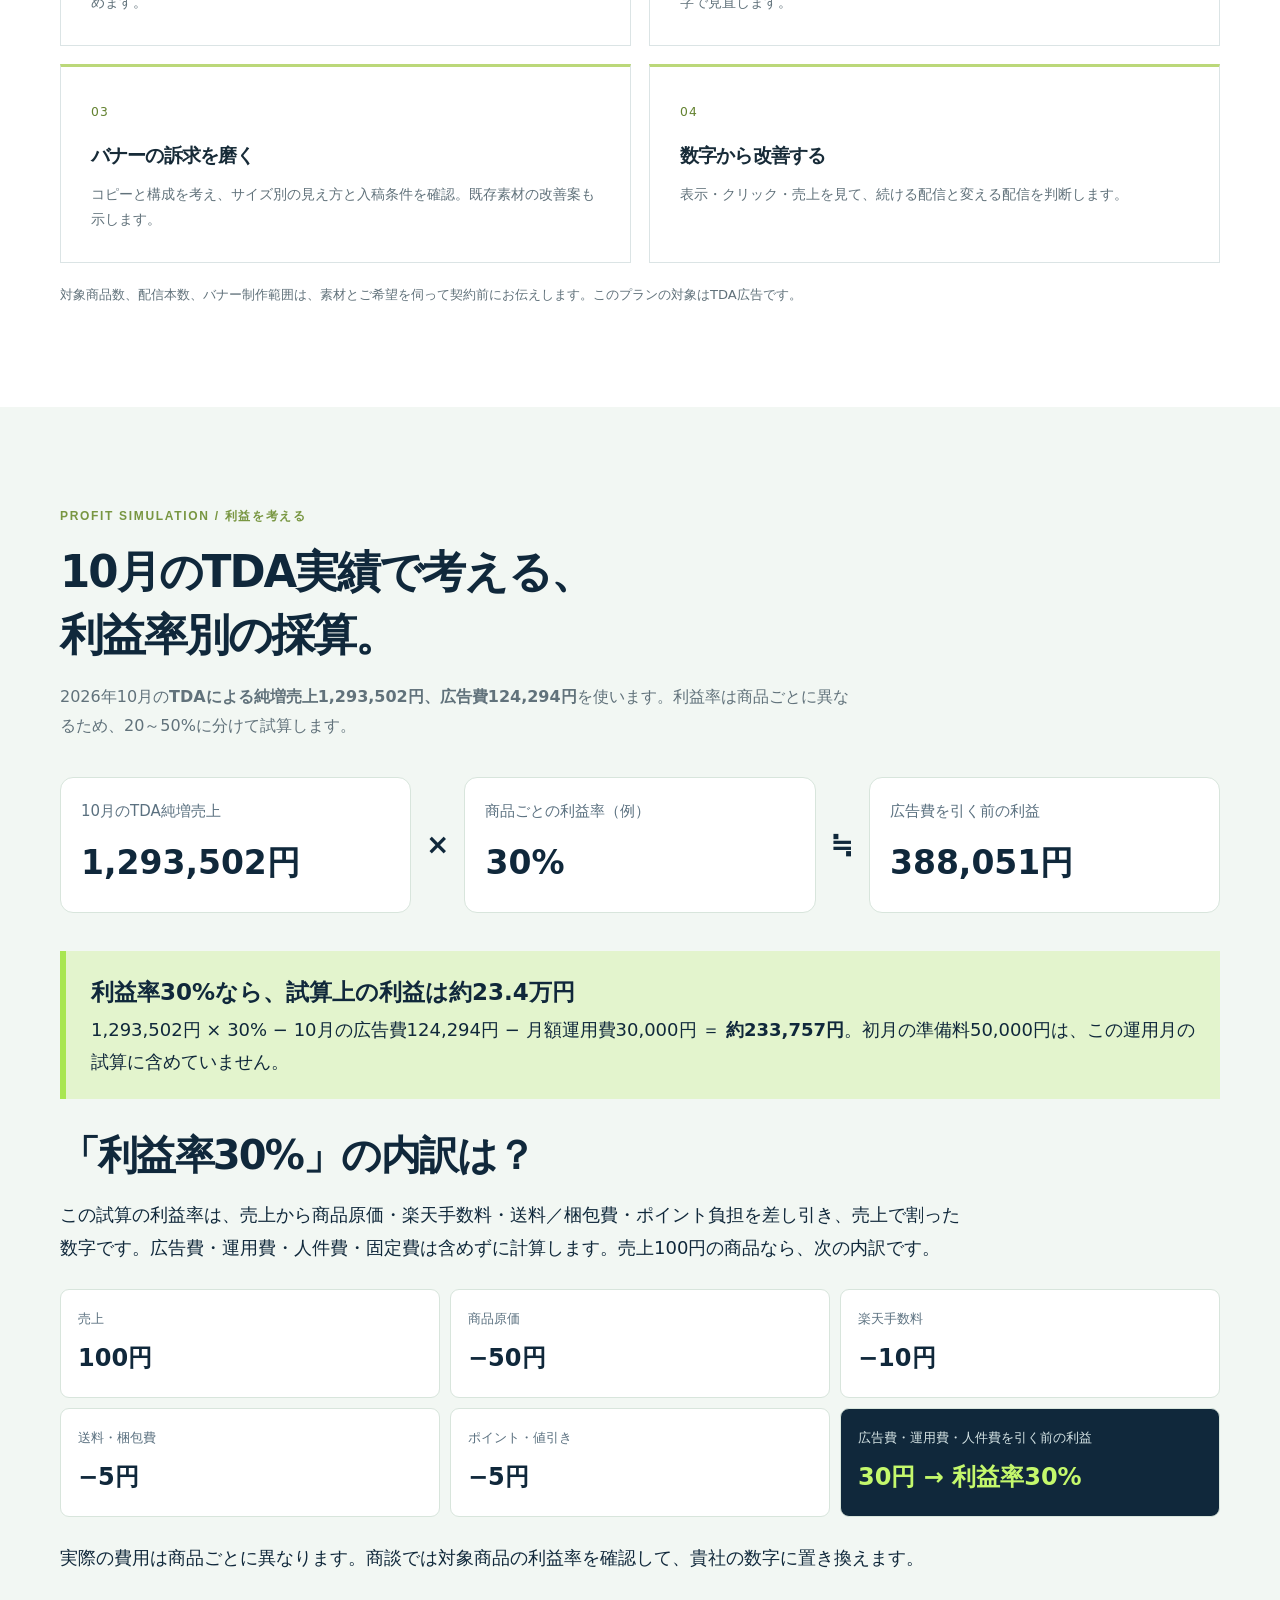
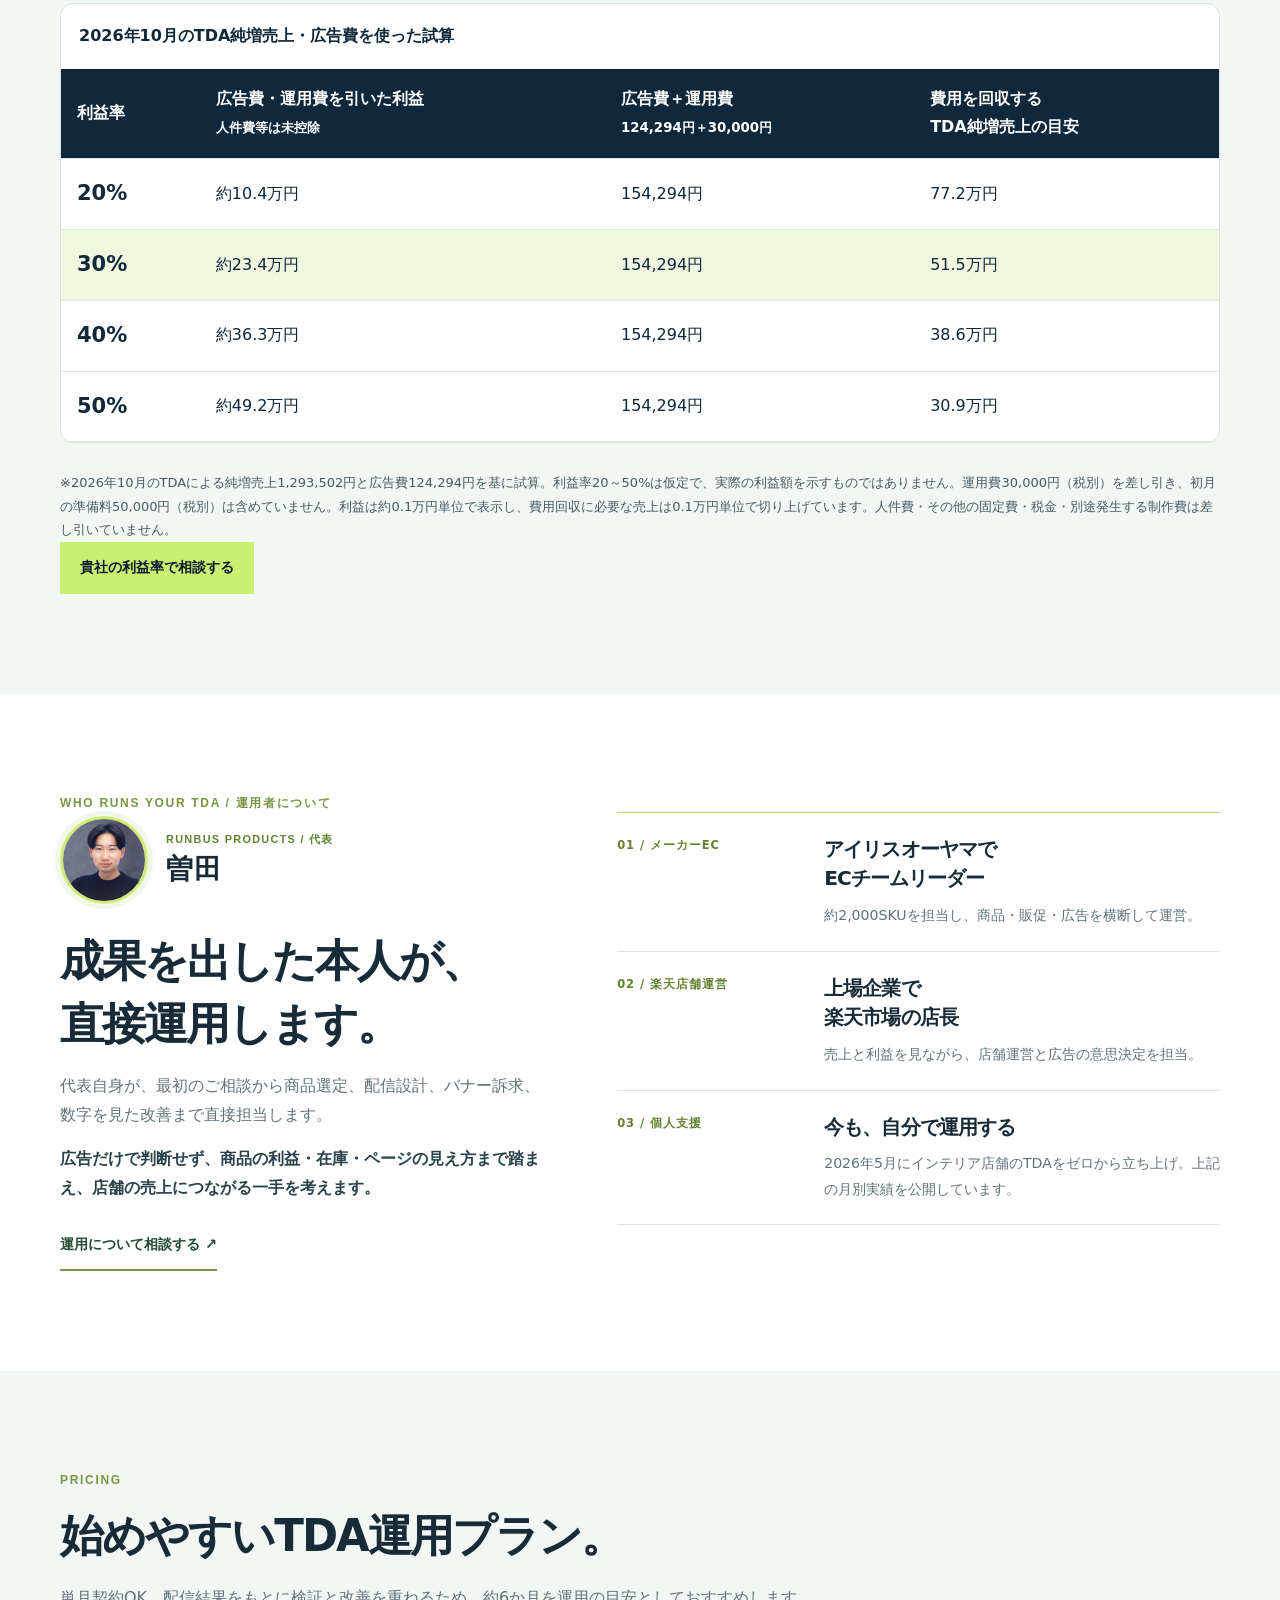
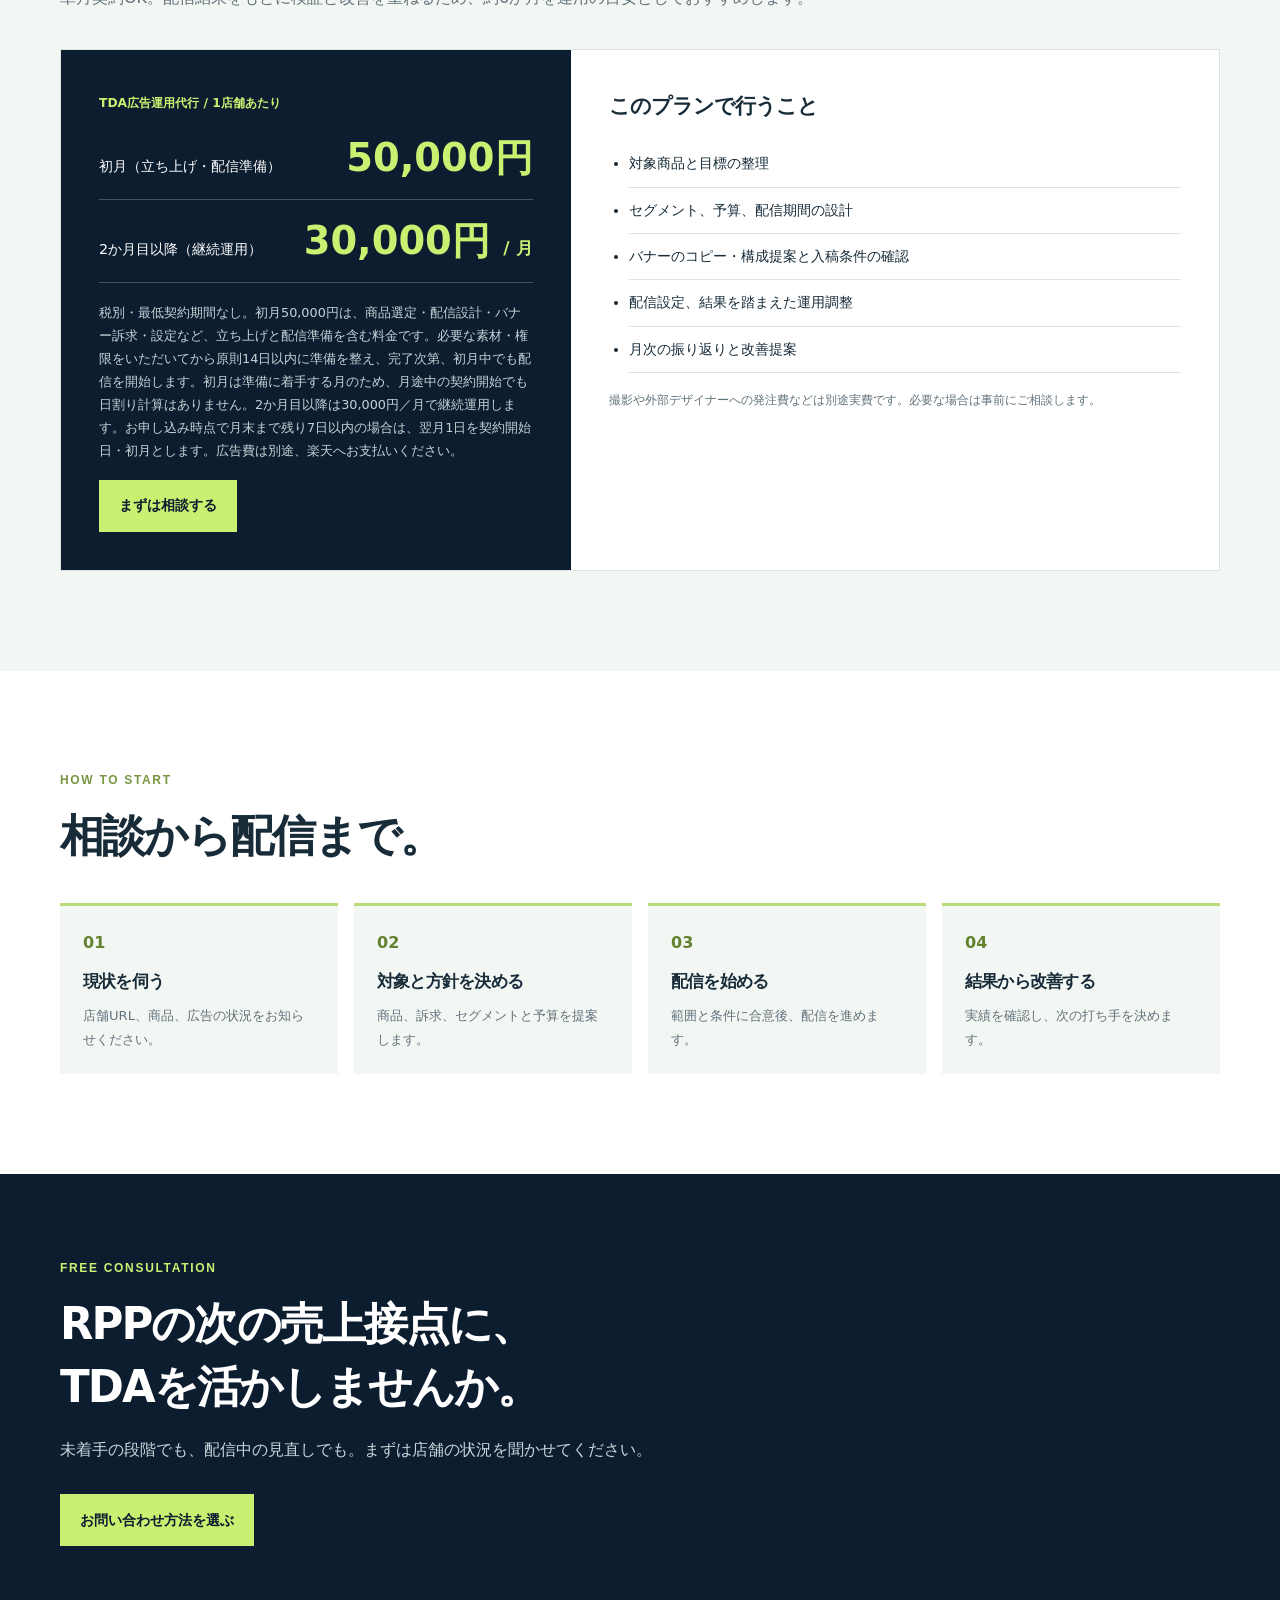
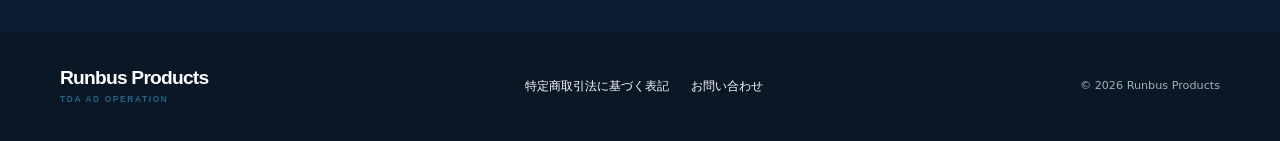
==== commit 40bb3f29: "Add files via upload" ====
--- a/index.html
+++ b/index.html
@@ -49,7 +49,28 @@
 
 .tdaEconomics{background:#f2f7f3;color:#10283b}.tdaEconomics h2{max-width:880px}.tdaEcoInputs{display:grid;grid-template-columns:repeat(3,1fr);gap:12px;margin:34px 0}.tdaEcoInputs>div{background:#fff;border:1px solid #dce8e2;border-radius:14px;padding:22px}.tdaEcoInputs small{display:block;color:#526c78;font-size:13px;margin-bottom:8px}.tdaEcoInputs strong{font-size:clamp(21px,2.5vw,29px);letter-spacing:-.04em}.tdaEcoInputs strong span{font-size:13px;letter-spacing:0}.tdaEcoMessage{border-left:5px solid #b7f45d;background:#e7f2e8;padding:19px 24px;margin:16px 0 28px}.tdaEcoMessage b{font-size:19px}.tdaEcoMessage p{margin:8px 0 0;line-height:1.8}.tdaEcoTableWrap{overflow-x:auto;border-radius:14px;border:1px solid #d3e3dc;background:#fff}.tdaEcoTable{border-collapse:collapse;width:100%;min-width:900px;text-align:right;font-variant-numeric:tabular-nums}.tdaEcoTable caption{text-align:left;padding:20px 20px 0;font-weight:700}.tdaEcoTable th,.tdaEcoTable td{padding:16px 18px;border-bottom:1px solid #e4ece8}.tdaEcoTable thead{background:#0f2639;color:#fff}.tdaEcoTable thead th{font-size:14px;font-weight:700}.tdaEcoTable thead small{font-weight:400}.tdaEcoTable tbody th{font-size:19px}.tdaEcoTable tbody tr:nth-child(2){background:#f1fadf}.tdaEcoTable tbody td:last-child{font-weight:800;color:#24513a}.tdaEcoTable tbody tr:last-child th,.tdaEcoTable tbody tr:last-child td{border-bottom:0}.tdaEcoScenario{display:grid;grid-template-columns:1fr 1.12fr;gap:28px;align-items:center;margin:28px 0;padding:28px;border-radius:18px;background:#10283b;color:#fff}.tdaEcoScenario h3{font-size:clamp(25px,3vw,36px);margin:8px 0}.tdaEcoScenario p{line-height:1.8}.tdaEcoControls{display:grid;gap:10px}.tdaEcoControls label{display:flex;justify-content:space-between;gap:16px;font-weight:700}.tdaEcoControls output{color:#c4f86c}.tdaEcoControls input{width:100%;accent-color:#c4f86c;margin-bottom:12px}.tdaEcoControls select{width:100%;padding:12px 14px;border-radius:7px;border:1px solid #66808c;background:#fff;color:#10283b;font:inherit;margin-bottom:10px}.tdaEcoResult{grid-column:1/-1;border-top:1px solid #44606d;padding-top:18px}.tdaEcoResult small{color:#b7c8c8}.tdaEcoResult strong{display:block;font-size:clamp(28px,4vw,48px);color:#c4f86c;line-height:1.2;margin:8px 0}.tdaEcoResult strong.is-negative{color:#ffb6a5}.tdaEcoResult p{margin:0;color:#d5e0e2;font-size:14px}.tdaEcoNote{font-size:13px;line-height:1.8;color:#465c65}@media(max-width:700px){.tdaEcoInputs{grid-template-columns:1fr;margin:24px 0}.tdaEcoInputs>div{padding:15px 18px}.tdaEcoInputs strong{font-size:23px}.tdaEcoScenario{grid-template-columns:1fr;padding:22px;gap:18px}.tdaEcoResult{grid-column:1}.tdaEcoTableWrap:after{content:"表は横にスクロールできます";display:block;font-size:12px;color:#526c78;padding:8px 14px}.tdaEcoMessage{padding:16px 18px}}.tdaSimpleFlow{display:flex;align-items:center;gap:15px;margin:28px 0 38px}.tdaSimpleFlow div{flex:1;background:#fff;border:1px solid #d8e5dc;border-radius:13px;padding:20px}.tdaSimpleFlow small{display:block;color:#5b7180;font-size:15px}.tdaSimpleFlow strong{display:block;font-size:clamp(22px,3vw,33px);margin-top:8px}.tdaSimpleFlow span{font-size:28px;font-weight:800}.tdaSimpleHeading{font-size:clamp(24px,3.4vw,40px);line-height:1.4;margin:16px 0}.tdaSimpleSub{font-size:18px;line-height:1.8;max-width:900px}.tdaSimpleTable{overflow:auto;background:#fff;border:1px solid #d8e5dc;border-radius:13px;margin:28px 0}.tdaSimpleTable table{width:100%;border-collapse:collapse;min-width:630px}.tdaSimpleTable caption{text-align:left;font-weight:700;padding:18px}.tdaSimpleTable th,.tdaSimpleTable td{padding:16px;border-bottom:1px solid #dfe8e2;text-align:left}.tdaSimpleTable thead{background:#10283b;color:#fff}.tdaSimpleTable tbody tr:nth-child(2){background:#eff8df}.tdaSimpleTable tbody th{font-size:21px}.tdaSimpleExample{background:#e3f4cd;border-left:6px solid #a8e650;padding:21px 25px;margin:28px 0}.tdaSimpleExample b{font-size:23px}.tdaSimpleExample p{font-size:18px;line-height:1.8;margin-bottom:0}@media(max-width:700px){.tdaSimpleFlow{display:grid;grid-template-columns:1fr;gap:5px}.tdaSimpleFlow span{text-align:center;line-height:1}.tdaSimpleFlow div{padding:15px 18px}.tdaSimpleExample{padding:18px}.tdaSimpleExample b{font-size:20px}.tdaSimpleExample p,.tdaSimpleSub{font-size:16px}}.tdaBreakdown{display:grid;grid-template-columns:repeat(3,1fr);gap:10px;margin:25px 0}.tdaBreakdown div{background:#fff;border:1px solid #d8e5dc;border-radius:9px;padding:17px}.tdaBreakdown small{display:block;color:#5b7180}.tdaBreakdown strong{display:block;font-size:24px;margin-top:6px}.tdaBreakdown .tdaBreakdownResult{background:#10283b;color:#c4f86c}.tdaBreakdownResult small{color:#d4e3e4}.tdaSimpleTable table{min-width:820px}@media(max-width:700px){.tdaBreakdown{grid-template-columns:repeat(2,1fr)}.tdaBreakdown strong{font-size:19px}}
 .tdaProfileIdentity{display:flex;align-items:center;gap:18px;margin:4px 0 26px}.tdaProfileIdentity img{display:block;width:88px;height:88px;border-radius:50%;object-fit:cover;object-position:center 38%;border:3px solid #d2ec73;box-shadow:0 0 0 5px #f2f7eb;flex:none}.tdaProfileIdentity span{display:block;color:#638230;font:800 .68rem/1.5 Arial,sans-serif;letter-spacing:.12em}.tdaProfileIdentity strong{display:block;font-size:1.7rem;line-height:1.4;letter-spacing:.04em;margin-top:3px}@media(max-width:700px){.tdaProfileIdentity img{width:72px;height:72px}.tdaProfileIdentity strong{font-size:1.42rem}}
-</style></head><body><main class="tdaPage" id="top"><header class="tdaHeader"><a class="tdaBrand" href="#top">Runbus Products <small>TDA AD OPERATION</small></a><nav aria-label="TDAページメニュー"><a href="#service">支援内容</a><a href="#results">実績</a><a href="#economics">採算</a><a href="#operator">運用者</a><a href="#price">料金</a></nav><a href="#contact" class="tdaHeaderAction">お問い合わせ</a><dialog class="tdaContactDialog" aria-labelledby="_R_1h_"><div class="tdaContactDialogInner"><button type="button" class="tdaContactClose" aria-label="閉じる">×</button><p class="tdaKicker">CONTACT</p><h2 id="_R_1h_">ご相談方法をお選びください</h2><p>ご都合のよい方法で、店舗やTDAの状況をお聞かせください。</p><div class="tdaContactOptions"><a href="https://lin.ee/7qptqyn" target="_blank" rel="noopener noreferrer">LINEで相談する <span aria-hidden="true">↗</span></a><a href="mailto:tako20business@gmail.com?subject=TDA%E9%81%8B%E7%94%A8%E3%81%AE%E7%9B%B8%E8%AB%87">メールで相談する <span aria-hidden="true">↗</span></a></div></div></dialog></header><section class="tdaHero"><div class="tdaHeroInner"><div><p class="tdaKicker">RPPの次に、TDAという売上接点</p><h1>RPPは見ている。<br/><em>では、TDAは？</em></h1><p class="tdaHeroLead">RPPの入札やキーワードに目が向きがちな楽天広告。TDAも、商品・配信先・バナーを考え、結果を見て改善できていますか。Runbus Productsの代表が、ゼロからの立ち上げも含めて直接運用します。</p><div class="tdaActions"><a href="#contact" class="tdaButton tdaLime">TDA運用について相談する</a><dialog class="tdaContactDialog" aria-labelledby="_R_oi_"><div class="tdaContactDialogInner"><button type="button" class="tdaContactClose" aria-label="閉じる">×</button><p class="tdaKicker">CONTACT</p><h2 id="_R_oi_">ご相談方法をお選びください</h2><p>ご都合のよい方法で、店舗やTDAの状況をお聞かせください。</p><div class="tdaContactOptions"><a href="https://lin.ee/7qptqyn" target="_blank" rel="noopener noreferrer">LINEで相談する <span aria-hidden="true">↗</span></a><a href="mailto:tako20business@gmail.com?subject=TDA%E9%81%8B%E7%94%A8%E3%81%AE%E7%9B%B8%E8%AB%87">メールで相談する <span aria-hidden="true">↗</span></a></div></div></dialog><a class="tdaButton tdaOutline" href="#results">実績を見る ↓</a></div><p class="tdaHeroNote">初回相談無料 ／ 初月50,000円・2か月目以降30,000円（税別） ／ 単月契約OK ／ 広告費別</p></div><div class="tdaHeroBoard"><p class="tdaBoardLabel">2026年5月、TDAをゼロから立ち上げ</p><h2>この広告費で、<br/>ここまでの売上。</h2><div class="tdaBoardMetric"><span>2026年5〜10月・6か月合計</span><div class="tdaMoneyFlow"><div><small>広告費</small><strong>34.8<em>万円</em></strong></div><span aria-hidden="true">→</span><div><small>売上</small><strong>393.3<em>万円</em></strong></div></div><p>広告費 348,169円 ／ 売上 3,932,840円</p><p class="tdaBoardRoas">合計ROAS <b>1,129.58%</b></p></div><div class="tdaBoardRows"><p><b>5月</b> 広告費 3,065円 ／ 売上 131,850円</p><p><b>10月</b> 広告費 124,294円 ／ 売上 1,293,502円</p></div><small>※2026年5月にTDAを新規追加し、10月までに積み上げた純増売上の実績です。</small></div></div></section><div class="tdaRibbon"><span>商品と購買層に合わせた配信設計</span><span>サイズと入稿条件に合うバナー訴求</span><span>結果を次の配信につなぐ改善</span></div><section class="tdaSection tdaProblem"><div class="tdaWrap"><p class="tdaKicker">THE OPPORTUNITY</p><h2>RPPだけ見て、TDAの伸びしろを見逃していませんか。</h2><p class="tdaLead">TDAは未配信、あるいはバナーを出したまま。商品、セグメント、訴求、配信結果を一緒に見直し、もう一つの売上接点として育てます。</p><div class="tdaThree"><article><b>01 / 商品</b><h3>何を出すか</h3><p>売りたい商品だけでなく、価格、在庫、利益、受け皿のページを見て選定します。</p></article><article><b>02 / 配信</b><h3>誰に届けるか</h3><p>購買層と目的に合わせて配信先と予算を設計し、結果に応じて調整します。</p></article><article><b>03 / 訴求</b><h3>何を伝えるか</h3><p>商品価値がひと目で伝わるコピーと構成を考え、各サイズを確認します。</p></article></div></div></section><section class="tdaSection" id="service"><div class="tdaWrap"><p class="tdaKicker">WHAT I DO</p><h2>商品選びから、次の一手まで。</h2><p class="tdaLead">ご相談、設計、配信、改善にRunbus Products代表が直接携わります。別の担当者へ運用を引き継ぎません。</p><div class="tdaServiceGrid"><article><span>01</span><h3>商品を選ぶ</h3><p>価格・在庫・季節性・粗利と商品ページを確認し、TDAで伸ばす候補と目標を決めます。</p></article><article><span>02</span><h3>配信先を設計する</h3><p>商品の購買層に合わせ、セグメント、予算、配信期間を提案します。配信後の数字で見直します。</p></article><article><span>03</span><h3>バナーの訴求を磨く</h3><p>コピーと構成を考え、サイズ別の見え方と入稿条件を確認。既存素材の改善案も示します。</p></article><article><span>04</span><h3>数字から改善する</h3><p>表示・クリック・売上を見て、続ける配信と変える配信を判断します。</p></article></div><p class="tdaServiceFoot">対象商品数、配信本数、バナー制作範囲は、素材とご希望を伺って契約前にお伝えします。このプランの対象はTDA広告です。</p></div></section><section class="tdaSection tdaResults" id="results"><div class="tdaWrap"><p class="tdaKicker">TRACK RECORD / インテリア店舗</p><h2>広告費34.8万円で、<br/><span class="tdaNoBreak">売上</span><wbr/><span class="tdaNoBreak">393.3万円。</span></h2><p class="tdaLead">インテリア店舗で2026年5月にTDAをゼロから立ち上げ、既存施策へ追加した事例です。6か月合計ROASは1,129.58%。売上、広告費、ROASを月別に掲載します。</p><div class="tdaTotals"><div><small>5〜10月の売上</small><strong>3,932,840円</strong></div><div><small>広告費</small><strong>348,169円</strong></div><div><small>合計ROAS</small><strong>1,129.58%</strong></div></div><div class="tdaMonthGrid"><article><h3>2026年5月</h3><dl><div><dt>売上</dt><dd>131,850円</dd></div><div><dt>広告費</dt><dd>3,065円</dd></div><div><dt>ROAS</dt><dd>4,301.79%</dd></div></dl></article><article><h3>2026年6月</h3><dl><div><dt>売上</dt><dd>201,660円</dd></div><div><dt>広告費</dt><dd>7,121円</dd></div><div><dt>ROAS</dt><dd>2,831.91%</dd></div></dl></article><article><h3>2026年7月</h3><dl><div><dt>売上</dt><dd>382,747円</dd></div><div><dt>広告費</dt><dd>48,903円</dd></div><div><dt>ROAS</dt><dd>782.67%</dd></div></dl></article><article><h3>2026年8月</h3><dl><div><dt>売上</dt><dd>874,049円</dd></div><div><dt>広告費</dt><dd>61,681円</dd></div><div><dt>ROAS</dt><dd>1,417.05%</dd></div></dl></article><article><h3>2026年9月</h3><dl><div><dt>売上</dt><dd>1,049,032円</dd></div><div><dt>広告費</dt><dd>103,105円</dd></div><div><dt>ROAS</dt><dd>1,017.44%</dd></div></dl></article><article><h3>2026年10月</h3><dl><div><dt>売上</dt><dd>1,293,502円</dd></div><div><dt>広告費</dt><dd>124,294円</dd></div><div><dt>ROAS</dt><dd>1,040.68%</dd></div></dl></article></div><p class="tdaResultsNote">※2026年5月にTDAをゼロから追加し、各月に売上を純増させた事例です。合計ROASは売上合計÷広告費合計で算出。過去の一例であり、将来の成果を保証するものではありません。</p></div></section><section class="tdaSection tdaEconomics" id="economics"><div class="tdaWrap"><p class="tdaKicker">PROFIT SIMULATION / 利益を考える</p><h2>10月のTDA実績で考える、<br/>利益率別の採算。</h2><p class="tdaLead">2026年10月の<strong>TDAによる純増売上1,293,502円、広告費124,294円</strong>を使います。利益率は商品ごとに異なるため、20～50%に分けて試算します。</p><div class="tdaSimpleFlow"><div><small>10月のTDA純増売上</small><strong>1,293,502円</strong></div><span>×</span><div><small>商品ごとの利益率（例）</small><strong>30%</strong></div><span>≒</span><div><small>広告費を引く前の利益</small><strong>388,051円</strong></div></div><div class="tdaSimpleExample"><b>利益率30%なら、試算上の利益は約23.4万円</b><p>1,293,502円 × 30% − 10月の広告費124,294円 − 月額運用費30,000円 ＝ <strong>約233,757円</strong>。初月の準備料50,000円は、この運用月の試算に含めていません。</p></div><h3 class="tdaSimpleHeading">「利益率30%」の内訳は？</h3><p class="tdaSimpleSub">この試算の利益率は、売上から商品原価・楽天手数料・送料／梱包費・ポイント負担を差し引き、売上で割った数字です。広告費・運用費・人件費・固定費は含めずに計算します。売上100円の商品なら、次の内訳です。</p><div class="tdaBreakdown"><div><small>売上</small><strong>100円</strong></div><div><small>商品原価</small><strong>−50円</strong></div><div><small>楽天手数料</small><strong>−10円</strong></div><div><small>送料・梱包費</small><strong>−5円</strong></div><div><small>ポイント・値引き</small><strong>−5円</strong></div><div class="tdaBreakdownResult"><small>広告費・運用費・人件費を引く前の利益</small><strong>30円 → 利益率30%</strong></div></div><p class="tdaSimpleSub">実際の費用は商品ごとに異なります。商談では対象商品の利益率を確認して、貴社の数字に置き換えます。</p><div class="tdaSimpleTable"><table><caption>2026年10月のTDA純増売上・広告費を使った試算</caption><thead><tr><th scope="col">利益率</th><th scope="col">広告費・運用費を引いた利益<br/><small>人件費等は未控除</small></th><th scope="col">広告費＋運用費<br/><small>124,294円＋30,000円</small></th><th scope="col">費用を回収する<br/>TDA純増売上の目安</th></tr></thead><tbody><tr><th scope="row">20%</th><td>約10.4万円</td><td>154,294円</td><td>77.2万円</td></tr><tr><th scope="row">30%</th><td>約23.4万円</td><td>154,294円</td><td>51.5万円</td></tr><tr><th scope="row">40%</th><td>約36.3万円</td><td>154,294円</td><td>38.6万円</td></tr><tr><th scope="row">50%</th><td>約49.2万円</td><td>154,294円</td><td>30.9万円</td></tr></tbody></table></div><p class="tdaEcoNote">※2026年10月のTDAによる純増売上1,293,502円と広告費124,294円を基に試算。利益率20～50%は仮定で、実際の利益額を示すものではありません。運用費30,000円（税別）を差し引き、初月の準備料50,000円（税別）は含めていません。利益は約0.1万円単位で表示し、費用回収に必要な売上は0.1万円単位で切り上げています。人件費・その他の固定費・税金・別途発生する制作費は差し引いていません。</p><a href="#contact" class="tdaButton tdaLime">貴社の利益率で相談する</a></div></section><section class="tdaSection tdaProfile" id="operator"><div class="tdaWrap"><p class="tdaKicker">WHO RUNS YOUR TDA / 運用者について</p><div class="tdaProfileGrid"><div class="tdaProfileIntro"><div class="tdaProfileIdentity"><img src="profile-sota.jpg" alt="Runbus Products代表のプロフィール写真" width="88" height="88" loading="lazy"/><div><span>RUNBUS PRODUCTS / 代表</span><strong>曽田</strong></div></div><h2>成果を出した本人が、<br/>直接運用します。</h2><p class="tdaLead">代表自身が、最初のご相談から商品選定、配信設計、バナー訴求、数字を見た改善まで直接担当します。</p><p class="tdaProfilePromise">広告だけで判断せず、商品の利益・在庫・ページの見え方まで踏まえ、店舗の売上につながる一手を考えます。</p><a href="#contact" class="tdaProfileLink">運用について相談する ↗</a><dialog class="tdaContactDialog" aria-labelledby="_R_137_"><div class="tdaContactDialogInner"><button type="button" class="tdaContactClose" aria-label="閉じる">×</button><p class="tdaKicker">CONTACT</p><h2 id="_R_137_">ご相談方法をお選びください</h2><p>ご都合のよい方法で、店舗やTDAの状況をお聞かせください。</p><div class="tdaContactOptions"><a href="https://lin.ee/7qptqyn" target="_blank" rel="noopener noreferrer">LINEで相談する <span aria-hidden="true">↗</span></a><a href="mailto:tako20business@gmail.com?subject=TDA%E9%81%8B%E7%94%A8%E3%81%AE%E7%9B%B8%E8%AB%87">メールで相談する <span aria-hidden="true">↗</span></a></div></div></dialog></div><div class="tdaProfileCareer" aria-label="これまでの経験"><div><span>01 / メーカーEC</span><h3>アイリスオーヤマで<br/>ECチームリーダー</h3><p>約2,000SKUを担当し、商品・販促・広告を横断して運営。</p></div><div><span>02 / 楽天店舗運営</span><h3>上場企業で<br/>楽天市場の店長</h3><p>売上と利益を見ながら、店舗運営と広告の意思決定を担当。</p></div><div><span>03 / 個人支援</span><h3>今も、自分で運用する</h3><p>2026年5月にインテリア店舗のTDAをゼロから立ち上げ。上記の月別実績を公開しています。</p></div></div></div></div></section><section class="tdaSection tdaPriceSection" id="price"><div class="tdaWrap"><p class="tdaKicker">PRICING</p><h2>始めやすいTDA運用プラン。</h2><p class="tdaLead">単月契約OK。配信結果をもとに検証と改善を重ねるため、約6か月を運用の目安としておすすめします。</p><div class="tdaPricing"><div class="tdaPriceCard"><span>TDA広告運用代行 / 1店舗あたり</span><div><small>初月（立ち上げ・配信準備）</small><strong>50,000円</strong></div><div><small>2か月目以降（継続運用）</small><strong>30,000円 <em>/ 月</em></strong></div><p>税別・最低契約期間なし。初月50,000円は、商品選定・配信設計・バナー訴求・設定など、立ち上げと配信準備を含む料金です。必要な素材・権限をいただいてから原則14日以内に準備を整え、完了次第、初月中でも配信を開始します。初月は準備に着手する月のため、月途中の契約開始でも日割り計算はありません。2か月目以降は30,000円／月で継続運用します。お申し込み時点で月末まで残り7日以内の場合は、翌月1日を契約開始日・初月とします。広告費は別途、楽天へお支払いください。</p><a href="#contact" class="tdaButton tdaLime">まずは相談する</a><dialog class="tdaContactDialog" aria-labelledby="_R_2m8_"><div class="tdaContactDialogInner"><button type="button" class="tdaContactClose" aria-label="閉じる">×</button><p class="tdaKicker">CONTACT</p><h2 id="_R_2m8_">ご相談方法をお選びください</h2><p>ご都合のよい方法で、店舗やTDAの状況をお聞かせください。</p><div class="tdaContactOptions"><a href="https://lin.ee/7qptqyn" target="_blank" rel="noopener noreferrer">LINEで相談する <span aria-hidden="true">↗</span></a><a href="mailto:tako20business@gmail.com?subject=TDA%E9%81%8B%E7%94%A8%E3%81%AE%E7%9B%B8%E8%AB%87">メールで相談する <span aria-hidden="true">↗</span></a></div></div></dialog></div><div class="tdaPriceDetails"><h3>このプランで行うこと</h3><ul><li>対象商品と目標の整理</li><li>セグメント、予算、配信期間の設計</li><li>バナーのコピー・構成提案と入稿条件の確認</li><li>配信設定、結果を踏まえた運用調整</li><li>月次の振り返りと改善提案</li></ul><p>撮影や外部デザイナーへの発注費などは別途実費です。必要な場合は事前にご相談します。</p></div></div></div></section><section class="tdaSection tdaFlow"><div class="tdaWrap"><p class="tdaKicker">HOW TO START</p><h2>相談から配信まで。</h2><div class="tdaFour"><div><b>01</b><h3>現状を伺う</h3><p>店舗URL、商品、広告の状況をお知らせください。</p></div><div><b>02</b><h3>対象と方針を決める</h3><p>商品、訴求、セグメントと予算を提案します。</p></div><div><b>03</b><h3>配信を始める</h3><p>範囲と条件に合意後、配信を進めます。</p></div><div><b>04</b><h3>結果から改善する</h3><p>実績を確認し、次の打ち手を決めます。</p></div></div></div></section><section class="tdaEnd" id="contact"><div class="tdaWrap"><p class="tdaKicker">FREE CONSULTATION</p><h2>RPPの次の売上接点に、<br/>TDAを活かしませんか。</h2><p>未着手の段階でも、配信中の見直しでも。まずは店舗の状況を聞かせてください。</p><div class="tdaActions"><a href="#contact" class="tdaButton tdaLime">お問い合わせ方法を選ぶ</a><dialog class="tdaContactDialog" aria-labelledby="_R_2a_"><div class="tdaContactDialogInner"><button type="button" class="tdaContactClose" aria-label="閉じる">×</button><p class="tdaKicker">CONTACT</p><h2 id="_R_2a_">ご相談方法をお選びください</h2><p>ご都合のよい方法で、店舗やTDAの状況をお聞かせください。</p><div class="tdaContactOptions"><a href="https://lin.ee/7qptqyn" target="_blank" rel="noopener noreferrer">LINEで相談する <span aria-hidden="true">↗</span></a><a href="mailto:tako20business@gmail.com?subject=TDA%E9%81%8B%E7%94%A8%E3%81%AE%E7%9B%B8%E8%AB%87">メールで相談する <span aria-hidden="true">↗</span></a></div></div></dialog></div><noscript><p>LINEまたはメールからお問い合わせください。</p><p><a href="https://lin.ee/7qptqyn">LINEで相談</a> ／ <a href="mailto:tako20business@gmail.com?subject=TDA%E9%81%8B%E7%94%A8%E3%81%AE%E7%9B%B8%E8%AB%87">メールで相談</a></p></noscript></div></section><footer class="tdaFooter"><a class="tdaBrand" href="#top">Runbus Products <small>TDA AD OPERATION</small></a><div><a href="legal.html">特定商取引法に基づく表記</a><a href="#contact" class="">お問い合わせ</a><dialog class="tdaContactDialog" aria-labelledby="_R_5b_"><div class="tdaContactDialogInner"><button type="button" class="tdaContactClose" aria-label="閉じる">×</button><p class="tdaKicker">CONTACT</p><h2 id="_R_5b_">ご相談方法をお選びください</h2><p>ご都合のよい方法で、店舗やTDAの状況をお聞かせください。</p><div class="tdaContactOptions"><a href="https://lin.ee/7qptqyn" target="_blank" rel="noopener noreferrer">LINEで相談する <span aria-hidden="true">↗</span></a><a href="mailto:tako20business@gmail.com?subject=TDA%E9%81%8B%E7%94%A8%E3%81%AE%E7%9B%B8%E8%AB%87">メールで相談する <span aria-hidden="true">↗</span></a></div></div></dialog></div><small>© 2026 Runbus Products</small></footer></main><script>
+
+/* A: proof-first landing page */
+.tdaHeroA{background:radial-gradient(circle at 84% 20%,#1e4b59 0,#0d1d30 48%)}
+.tdaHeroA .tdaHeroInner{grid-template-columns:1.18fr .92fr;gap:44px;padding:92px 0 98px}
+.tdaHeroA h1{font-size:clamp(2.8rem,5vw,4.45rem);line-height:1.22;letter-spacing:-.065em;margin:30px 0 26px}
+.tdaHeroA h1 span{white-space:nowrap}.tdaHeroA h1 em{white-space:nowrap}
+.tdaHeroA .tdaHeroLead{line-height:1.9}.tdaHeroA .tdaActions{margin-top:35px}
+.tdaHeroA .tdaGrowthBoard{padding:30px;background:#1a3545;border-color:#5e7c83}
+.tdaGrowthBoard h2{font-size:clamp(1.25rem,2.05vw,1.75rem);line-height:1.5;margin:13px 0 19px}
+.tdaGrowthChart{height:210px;display:flex;align-items:flex-end;justify-content:space-between;gap:12px;padding:0 5px 24px;border-bottom:1px solid #698289;background:repeating-linear-gradient(to top,transparent 0,transparent 51px,#64808948 52px)}
+.tdaGrowthBar{height:100%;flex:1;min-width:0;display:flex;flex-direction:column;justify-content:flex-end;align-items:center;position:relative}
+.tdaGrowthBar i{display:block;width:100%;max-width:49px;height:var(--bar);background:#c9f071;border-radius:4px 4px 0 0}
+.tdaGrowthBar span{position:absolute;bottom:-23px;font-size:.72rem;color:#d2e0df;font-weight:800;white-space:nowrap}
+.tdaGrowthSummary{display:flex;gap:24px;border-top:1px solid #69828966;margin-top:48px;padding-top:17px}
+.tdaGrowthSummary>div{flex:1}.tdaGrowthSummary small{display:block;color:#c4d4d7;font-size:.72rem}.tdaGrowthSummary strong{display:block;color:#c9f071;font-size:1.6rem;white-space:nowrap}
+.tdaGrowthBoard .tdaBoardRoas{border-top:1px solid #69828966;margin:18px 0 0;padding-top:14px;font-size:.86rem}.tdaGrowthBoard .tdaBoardRoas b{font-size:1.8rem;color:#c9f071}
+.tdaGrowthBoard>small{line-height:1.55;margin-top:11px}
+.tdaResults{scroll-margin-top:20px}.tdaResults h2{font-size:clamp(2.1rem,3.8vw,3.2rem)}
+@media(max-width:980px){.tdaHeroA .tdaHeroInner{gap:24px}.tdaGrowthSummary{gap:8px}.tdaGrowthSummary strong{font-size:1.3rem}}
+@media(max-width:720px){.tdaHeroA .tdaHeroInner{display:block;padding:62px 0 70px}.tdaHeroA h1{font-size:clamp(2.1rem,8vw,3.15rem)}.tdaHeroA .tdaGrowthBoard{margin-top:36px}.tdaHeroA .tdaHeroLead br{display:none}.tdaGrowthChart{height:185px}.tdaGrowthSummary strong{font-size:1.4rem}}
+@media(max-width:520px){.tdaHeroA h1{font-size:clamp(1.85rem,8.2vw,2.7rem)}.tdaGrowthSummary strong{font-size:1.1rem}.tdaGrowthBoard .tdaBoardRoas b{font-size:1.5rem}.tdaHeroA .tdaActions{gap:9px}.tdaHeroA .tdaButton{font-size:.83rem;padding:11px 12px}}
+</style></head><body><main class="tdaPage" id="top"><header class="tdaHeader"><a class="tdaBrand" href="#top">Runbus Products <small>TDA AD OPERATION</small></a><nav aria-label="TDAページメニュー"><a href="#results">実績</a><a href="#service">支援内容</a><a href="#economics">採算</a><a href="#operator">運用者</a><a href="#price">料金</a></nav><a href="#contact" class="tdaHeaderAction">お問い合わせ</a><dialog class="tdaContactDialog" aria-labelledby="_R_1h_"><div class="tdaContactDialogInner"><button type="button" class="tdaContactClose" aria-label="閉じる">×</button><p class="tdaKicker">CONTACT</p><h2 id="_R_1h_">ご相談方法をお選びください</h2><p>ご都合のよい方法で、店舗やTDAの状況をお聞かせください。</p><div class="tdaContactOptions"><a href="https://lin.ee/7qptqyn" target="_blank" rel="noopener noreferrer">LINEで相談する <span aria-hidden="true">↗</span></a><a href="mailto:tako20business@gmail.com?subject=TDA%E9%81%8B%E7%94%A8%E3%81%AE%E7%9B%B8%E8%AB%87">メールで相談する <span aria-hidden="true">↗</span></a></div></div></dialog></header><section class="tdaHero tdaHeroA"><div class="tdaHeroInner"><div class="tdaHeroCopy"><p class="tdaKicker">2026年5月、TDAをゼロから立ち上げたインテリア店舗</p><h1>広告費<span>34.8万円</span>で、<br/><em>売上393.3万円。</em></h1><p class="tdaHeroLead">TDAを新規追加し、6か月で積み上げた純増売上。<br/>この成果を出した代表自身が、商品選定から配信・改善まで直接担当します。</p><div class="tdaActions"><a href="#contact" class="tdaButton tdaLime">貴社のTDAを無料診断</a><dialog class="tdaContactDialog" aria-labelledby="_R_Ahero_"><div class="tdaContactDialogInner"><button type="button" class="tdaContactClose" aria-label="閉じる">×</button><p class="tdaKicker">CONTACT</p><h2 id="_R_Ahero_">ご相談方法をお選びください</h2><p>ご都合のよい方法で、店舗やTDAの状況をお聞かせください。</p><div class="tdaContactOptions"><a href="https://lin.ee/7qptqyn" target="_blank" rel="noopener noreferrer">LINEで相談する <span aria-hidden="true">↗</span></a><a href="mailto:tako20business@gmail.com?subject=TDA%E9%81%8B%E7%94%A8%E3%81%AE%E7%9B%B8%E8%AB%87">メールで相談する <span aria-hidden="true">↗</span></a></div></div></dialog><a class="tdaButton tdaOutline" href="#results">運用実績を見る ↓</a></div><p class="tdaHeroNote">初回相談無料 ／ 初月50,000円・2か月目以降30,000円（税別） ／ 単月契約OK ／ 広告費別</p></div><div class="tdaHeroBoard tdaGrowthBoard"><p class="tdaBoardLabel">MONTHLY GROWTH / 月別の純増売上</p><h2>5月13.2万円から、<br/>10月には129.4万円へ。</h2><div class="tdaGrowthChart" role="img" aria-label="月別売上：5月13.2万円、6月20.2万円、7月38.3万円、8月87.4万円、9月104.9万円、10月129.4万円"><div class="tdaGrowthBar" style="--bar:10.2%"><i></i><span>5月</span></div><div class="tdaGrowthBar" style="--bar:15.6%"><i></i><span>6月</span></div><div class="tdaGrowthBar" style="--bar:29.6%"><i></i><span>7月</span></div><div class="tdaGrowthBar" style="--bar:67.6%"><i></i><span>8月</span></div><div class="tdaGrowthBar" style="--bar:81.1%"><i></i><span>9月</span></div><div class="tdaGrowthBar" style="--bar:100%"><i></i><span>10月</span></div></div><div class="tdaGrowthSummary"><div><small>6か月の売上</small><strong>393.3万円</strong></div><div><small>広告費</small><strong>34.8万円</strong></div></div><p class="tdaBoardRoas">合計ROAS <b>1,129.58%</b></p><small>※2026年5月にTDAを新規追加し、10月までに積み上げた純増売上の実績。過去の一例であり、将来の成果を保証しません。</small></div></div></section><div class="tdaRibbon"><span>商品と購買層に合わせた配信設計</span><span>サイズと入稿条件に合うバナー訴求</span><span>結果を次の配信につなぐ改善</span></div><section class="tdaSection tdaResults" id="results"><div class="tdaWrap"><p class="tdaKicker">TRACK RECORD / インテリア店舗</p><h2>5月13.2万円から、<br/>10月には129.4万円へ。</h2><p class="tdaLead">インテリア店舗で2026年5月にTDAをゼロから立ち上げ、既存施策へ追加した事例です。6か月合計ROASは1,129.58%。売上、広告費、ROASを月別に掲載します。</p><div class="tdaTotals"><div><small>5〜10月の売上</small><strong>3,932,840円</strong></div><div><small>広告費</small><strong>348,169円</strong></div><div><small>合計ROAS</small><strong>1,129.58%</strong></div></div><div class="tdaMonthGrid"><article><h3>2026年5月</h3><dl><div><dt>売上</dt><dd>131,850円</dd></div><div><dt>広告費</dt><dd>3,065円</dd></div><div><dt>ROAS</dt><dd>4,301.79%</dd></div></dl></article><article><h3>2026年6月</h3><dl><div><dt>売上</dt><dd>201,660円</dd></div><div><dt>広告費</dt><dd>7,121円</dd></div><div><dt>ROAS</dt><dd>2,831.91%</dd></div></dl></article><article><h3>2026年7月</h3><dl><div><dt>売上</dt><dd>382,747円</dd></div><div><dt>広告費</dt><dd>48,903円</dd></div><div><dt>ROAS</dt><dd>782.67%</dd></div></dl></article><article><h3>2026年8月</h3><dl><div><dt>売上</dt><dd>874,049円</dd></div><div><dt>広告費</dt><dd>61,681円</dd></div><div><dt>ROAS</dt><dd>1,417.05%</dd></div></dl></article><article><h3>2026年9月</h3><dl><div><dt>売上</dt><dd>1,049,032円</dd></div><div><dt>広告費</dt><dd>103,105円</dd></div><div><dt>ROAS</dt><dd>1,017.44%</dd></div></dl></article><article><h3>2026年10月</h3><dl><div><dt>売上</dt><dd>1,293,502円</dd></div><div><dt>広告費</dt><dd>124,294円</dd></div><div><dt>ROAS</dt><dd>1,040.68%</dd></div></dl></article></div><p class="tdaResultsNote">※2026年5月にTDAをゼロから追加し、各月に売上を純増させた事例です。合計ROASは売上合計÷広告費合計で算出。過去の一例であり、将来の成果を保証するものではありません。</p></div></section><section class="tdaSection tdaProblem"><div class="tdaWrap"><p class="tdaKicker">THE OPPORTUNITY</p><h2>RPPだけ見て、TDAの伸びしろを見逃していませんか。</h2><p class="tdaLead">TDAは未配信、あるいはバナーを出したまま。商品、セグメント、訴求、配信結果を一緒に見直し、もう一つの売上接点として育てます。</p><div class="tdaThree"><article><b>01 / 商品</b><h3>何を出すか</h3><p>売りたい商品だけでなく、価格、在庫、利益、受け皿のページを見て選定します。</p></article><article><b>02 / 配信</b><h3>誰に届けるか</h3><p>購買層と目的に合わせて配信先と予算を設計し、結果に応じて調整します。</p></article><article><b>03 / 訴求</b><h3>何を伝えるか</h3><p>商品価値がひと目で伝わるコピーと構成を考え、各サイズを確認します。</p></article></div></div></section><section class="tdaSection" id="service"><div class="tdaWrap"><p class="tdaKicker">WHAT I DO</p><h2>商品選びから、次の一手まで。</h2><p class="tdaLead">ご相談、設計、配信、改善にRunbus Products代表が直接携わります。別の担当者へ運用を引き継ぎません。</p><div class="tdaServiceGrid"><article><span>01</span><h3>商品を選ぶ</h3><p>価格・在庫・季節性・粗利と商品ページを確認し、TDAで伸ばす候補と目標を決めます。</p></article><article><span>02</span><h3>配信先を設計する</h3><p>商品の購買層に合わせ、セグメント、予算、配信期間を提案します。配信後の数字で見直します。</p></article><article><span>03</span><h3>バナーの訴求を磨く</h3><p>コピーと構成を考え、サイズ別の見え方と入稿条件を確認。既存素材の改善案も示します。</p></article><article><span>04</span><h3>数字から改善する</h3><p>表示・クリック・売上を見て、続ける配信と変える配信を判断します。</p></article></div><p class="tdaServiceFoot">対象商品数、配信本数、バナー制作範囲は、素材とご希望を伺って契約前にお伝えします。このプランの対象はTDA広告です。</p></div></section><section class="tdaSection tdaEconomics" id="economics"><div class="tdaWrap"><p class="tdaKicker">PROFIT SIMULATION / 利益を考える</p><h2>10月のTDA実績で考える、<br/>利益率別の採算。</h2><p class="tdaLead">2026年10月の<strong>TDAによる純増売上1,293,502円、広告費124,294円</strong>を使います。利益率は商品ごとに異なるため、20～50%に分けて試算します。</p><div class="tdaSimpleFlow"><div><small>10月のTDA純増売上</small><strong>1,293,502円</strong></div><span>×</span><div><small>商品ごとの利益率（例）</small><strong>30%</strong></div><span>≒</span><div><small>広告費を引く前の利益</small><strong>388,051円</strong></div></div><div class="tdaSimpleExample"><b>利益率30%なら、試算上の利益は約23.4万円</b><p>1,293,502円 × 30% − 10月の広告費124,294円 − 月額運用費30,000円 ＝ <strong>約233,757円</strong>。初月の準備料50,000円は、この運用月の試算に含めていません。</p></div><h3 class="tdaSimpleHeading">「利益率30%」の内訳は？</h3><p class="tdaSimpleSub">この試算の利益率は、売上から商品原価・楽天手数料・送料／梱包費・ポイント負担を差し引き、売上で割った数字です。広告費・運用費・人件費・固定費は含めずに計算します。売上100円の商品なら、次の内訳です。</p><div class="tdaBreakdown"><div><small>売上</small><strong>100円</strong></div><div><small>商品原価</small><strong>−50円</strong></div><div><small>楽天手数料</small><strong>−10円</strong></div><div><small>送料・梱包費</small><strong>−5円</strong></div><div><small>ポイント・値引き</small><strong>−5円</strong></div><div class="tdaBreakdownResult"><small>広告費・運用費・人件費を引く前の利益</small><strong>30円 → 利益率30%</strong></div></div><p class="tdaSimpleSub">実際の費用は商品ごとに異なります。商談では対象商品の利益率を確認して、貴社の数字に置き換えます。</p><div class="tdaSimpleTable"><table><caption>2026年10月のTDA純増売上・広告費を使った試算</caption><thead><tr><th scope="col">利益率</th><th scope="col">広告費・運用費を引いた利益<br/><small>人件費等は未控除</small></th><th scope="col">広告費＋運用費<br/><small>124,294円＋30,000円</small></th><th scope="col">費用を回収する<br/>TDA純増売上の目安</th></tr></thead><tbody><tr><th scope="row">20%</th><td>約10.4万円</td><td>154,294円</td><td>77.2万円</td></tr><tr><th scope="row">30%</th><td>約23.4万円</td><td>154,294円</td><td>51.5万円</td></tr><tr><th scope="row">40%</th><td>約36.3万円</td><td>154,294円</td><td>38.6万円</td></tr><tr><th scope="row">50%</th><td>約49.2万円</td><td>154,294円</td><td>30.9万円</td></tr></tbody></table></div><p class="tdaEcoNote">※2026年10月のTDAによる純増売上1,293,502円と広告費124,294円を基に試算。利益率20～50%は仮定で、実際の利益額を示すものではありません。運用費30,000円（税別）を差し引き、初月の準備料50,000円（税別）は含めていません。利益は約0.1万円単位で表示し、費用回収に必要な売上は0.1万円単位で切り上げています。人件費・その他の固定費・税金・別途発生する制作費は差し引いていません。</p><a href="#contact" class="tdaButton tdaLime">貴社の利益率で相談する</a></div></section><section class="tdaSection tdaProfile" id="operator"><div class="tdaWrap"><p class="tdaKicker">WHO RUNS YOUR TDA / 運用者について</p><div class="tdaProfileGrid"><div class="tdaProfileIntro"><div class="tdaProfileIdentity"><img src="profile-sota.jpg" alt="Runbus Products代表のプロフィール写真" width="88" height="88" loading="lazy"/><div><span>RUNBUS PRODUCTS / 代表</span><strong>曽田</strong></div></div><h2>成果を出した本人が、<br/>直接運用します。</h2><p class="tdaLead">代表自身が、最初のご相談から商品選定、配信設計、バナー訴求、数字を見た改善まで直接担当します。</p><p class="tdaProfilePromise">広告だけで判断せず、商品の利益・在庫・ページの見え方まで踏まえ、店舗の売上につながる一手を考えます。</p><a href="#contact" class="tdaProfileLink">運用について相談する ↗</a><dialog class="tdaContactDialog" aria-labelledby="_R_137_"><div class="tdaContactDialogInner"><button type="button" class="tdaContactClose" aria-label="閉じる">×</button><p class="tdaKicker">CONTACT</p><h2 id="_R_137_">ご相談方法をお選びください</h2><p>ご都合のよい方法で、店舗やTDAの状況をお聞かせください。</p><div class="tdaContactOptions"><a href="https://lin.ee/7qptqyn" target="_blank" rel="noopener noreferrer">LINEで相談する <span aria-hidden="true">↗</span></a><a href="mailto:tako20business@gmail.com?subject=TDA%E9%81%8B%E7%94%A8%E3%81%AE%E7%9B%B8%E8%AB%87">メールで相談する <span aria-hidden="true">↗</span></a></div></div></dialog></div><div class="tdaProfileCareer" aria-label="これまでの経験"><div><span>01 / メーカーEC</span><h3>アイリスオーヤマで<br/>ECチームリーダー</h3><p>約2,000SKUを担当し、商品・販促・広告を横断して運営。</p></div><div><span>02 / 楽天店舗運営</span><h3>上場企業で<br/>楽天市場の店長</h3><p>売上と利益を見ながら、店舗運営と広告の意思決定を担当。</p></div><div><span>03 / 個人支援</span><h3>今も、自分で運用する</h3><p>2026年5月にインテリア店舗のTDAをゼロから立ち上げ。上記の月別実績を公開しています。</p></div></div></div></div></section><section class="tdaSection tdaPriceSection" id="price"><div class="tdaWrap"><p class="tdaKicker">PRICING</p><h2>始めやすいTDA運用プラン。</h2><p class="tdaLead">単月契約OK。配信結果をもとに検証と改善を重ねるため、約6か月を運用の目安としておすすめします。</p><div class="tdaPricing"><div class="tdaPriceCard"><span>TDA広告運用代行 / 1店舗あたり</span><div><small>初月（立ち上げ・配信準備）</small><strong>50,000円</strong></div><div><small>2か月目以降（継続運用）</small><strong>30,000円 <em>/ 月</em></strong></div><p>税別・最低契約期間なし。初月50,000円は、商品選定・配信設計・バナー訴求・設定など、立ち上げと配信準備を含む料金です。必要な素材・権限をいただいてから原則14日以内に準備を整え、完了次第、初月中でも配信を開始します。初月は準備に着手する月のため、月途中の契約開始でも日割り計算はありません。2か月目以降は30,000円／月で継続運用します。お申し込み時点で月末まで残り7日以内の場合は、翌月1日を契約開始日・初月とします。広告費は別途、楽天へお支払いください。</p><a href="#contact" class="tdaButton tdaLime">まずは相談する</a><dialog class="tdaContactDialog" aria-labelledby="_R_2m8_"><div class="tdaContactDialogInner"><button type="button" class="tdaContactClose" aria-label="閉じる">×</button><p class="tdaKicker">CONTACT</p><h2 id="_R_2m8_">ご相談方法をお選びください</h2><p>ご都合のよい方法で、店舗やTDAの状況をお聞かせください。</p><div class="tdaContactOptions"><a href="https://lin.ee/7qptqyn" target="_blank" rel="noopener noreferrer">LINEで相談する <span aria-hidden="true">↗</span></a><a href="mailto:tako20business@gmail.com?subject=TDA%E9%81%8B%E7%94%A8%E3%81%AE%E7%9B%B8%E8%AB%87">メールで相談する <span aria-hidden="true">↗</span></a></div></div></dialog></div><div class="tdaPriceDetails"><h3>このプランで行うこと</h3><ul><li>対象商品と目標の整理</li><li>セグメント、予算、配信期間の設計</li><li>バナーのコピー・構成提案と入稿条件の確認</li><li>配信設定、結果を踏まえた運用調整</li><li>月次の振り返りと改善提案</li></ul><p>撮影や外部デザイナーへの発注費などは別途実費です。必要な場合は事前にご相談します。</p></div></div></div></section><section class="tdaSection tdaFlow"><div class="tdaWrap"><p class="tdaKicker">HOW TO START</p><h2>相談から配信まで。</h2><div class="tdaFour"><div><b>01</b><h3>現状を伺う</h3><p>店舗URL、商品、広告の状況をお知らせください。</p></div><div><b>02</b><h3>対象と方針を決める</h3><p>商品、訴求、セグメントと予算を提案します。</p></div><div><b>03</b><h3>配信を始める</h3><p>範囲と条件に合意後、配信を進めます。</p></div><div><b>04</b><h3>結果から改善する</h3><p>実績を確認し、次の打ち手を決めます。</p></div></div></div></section><section class="tdaEnd" id="contact"><div class="tdaWrap"><p class="tdaKicker">FREE CONSULTATION</p><h2>RPPの次の売上接点に、<br/>TDAを活かしませんか。</h2><p>未着手の段階でも、配信中の見直しでも。まずは店舗の状況を聞かせてください。</p><div class="tdaActions"><a href="#contact" class="tdaButton tdaLime">お問い合わせ方法を選ぶ</a><dialog class="tdaContactDialog" aria-labelledby="_R_2a_"><div class="tdaContactDialogInner"><button type="button" class="tdaContactClose" aria-label="閉じる">×</button><p class="tdaKicker">CONTACT</p><h2 id="_R_2a_">ご相談方法をお選びください</h2><p>ご都合のよい方法で、店舗やTDAの状況をお聞かせください。</p><div class="tdaContactOptions"><a href="https://lin.ee/7qptqyn" target="_blank" rel="noopener noreferrer">LINEで相談する <span aria-hidden="true">↗</span></a><a href="mailto:tako20business@gmail.com?subject=TDA%E9%81%8B%E7%94%A8%E3%81%AE%E7%9B%B8%E8%AB%87">メールで相談する <span aria-hidden="true">↗</span></a></div></div></dialog></div><noscript><p>LINEまたはメールからお問い合わせください。</p><p><a href="https://lin.ee/7qptqyn">LINEで相談</a> ／ <a href="mailto:tako20business@gmail.com?subject=TDA%E9%81%8B%E7%94%A8%E3%81%AE%E7%9B%B8%E8%AB%87">メールで相談</a></p></noscript></div></section><footer class="tdaFooter"><a class="tdaBrand" href="#top">Runbus Products <small>TDA AD OPERATION</small></a><div><a href="legal.html">特定商取引法に基づく表記</a><a href="#contact" class="">お問い合わせ</a><dialog class="tdaContactDialog" aria-labelledby="_R_5b_"><div class="tdaContactDialogInner"><button type="button" class="tdaContactClose" aria-label="閉じる">×</button><p class="tdaKicker">CONTACT</p><h2 id="_R_5b_">ご相談方法をお選びください</h2><p>ご都合のよい方法で、店舗やTDAの状況をお聞かせください。</p><div class="tdaContactOptions"><a href="https://lin.ee/7qptqyn" target="_blank" rel="noopener noreferrer">LINEで相談する <span aria-hidden="true">↗</span></a><a href="mailto:tako20business@gmail.com?subject=TDA%E9%81%8B%E7%94%A8%E3%81%AE%E7%9B%B8%E8%AB%87">メールで相談する <span aria-hidden="true">↗</span></a></div></div></dialog></div><small>© 2026 Runbus Products</small></footer></main><script>
 (() => {
   document.querySelectorAll('a[href="#contact"]').forEach(link => {
     const dialog = link.nextElementSibling;
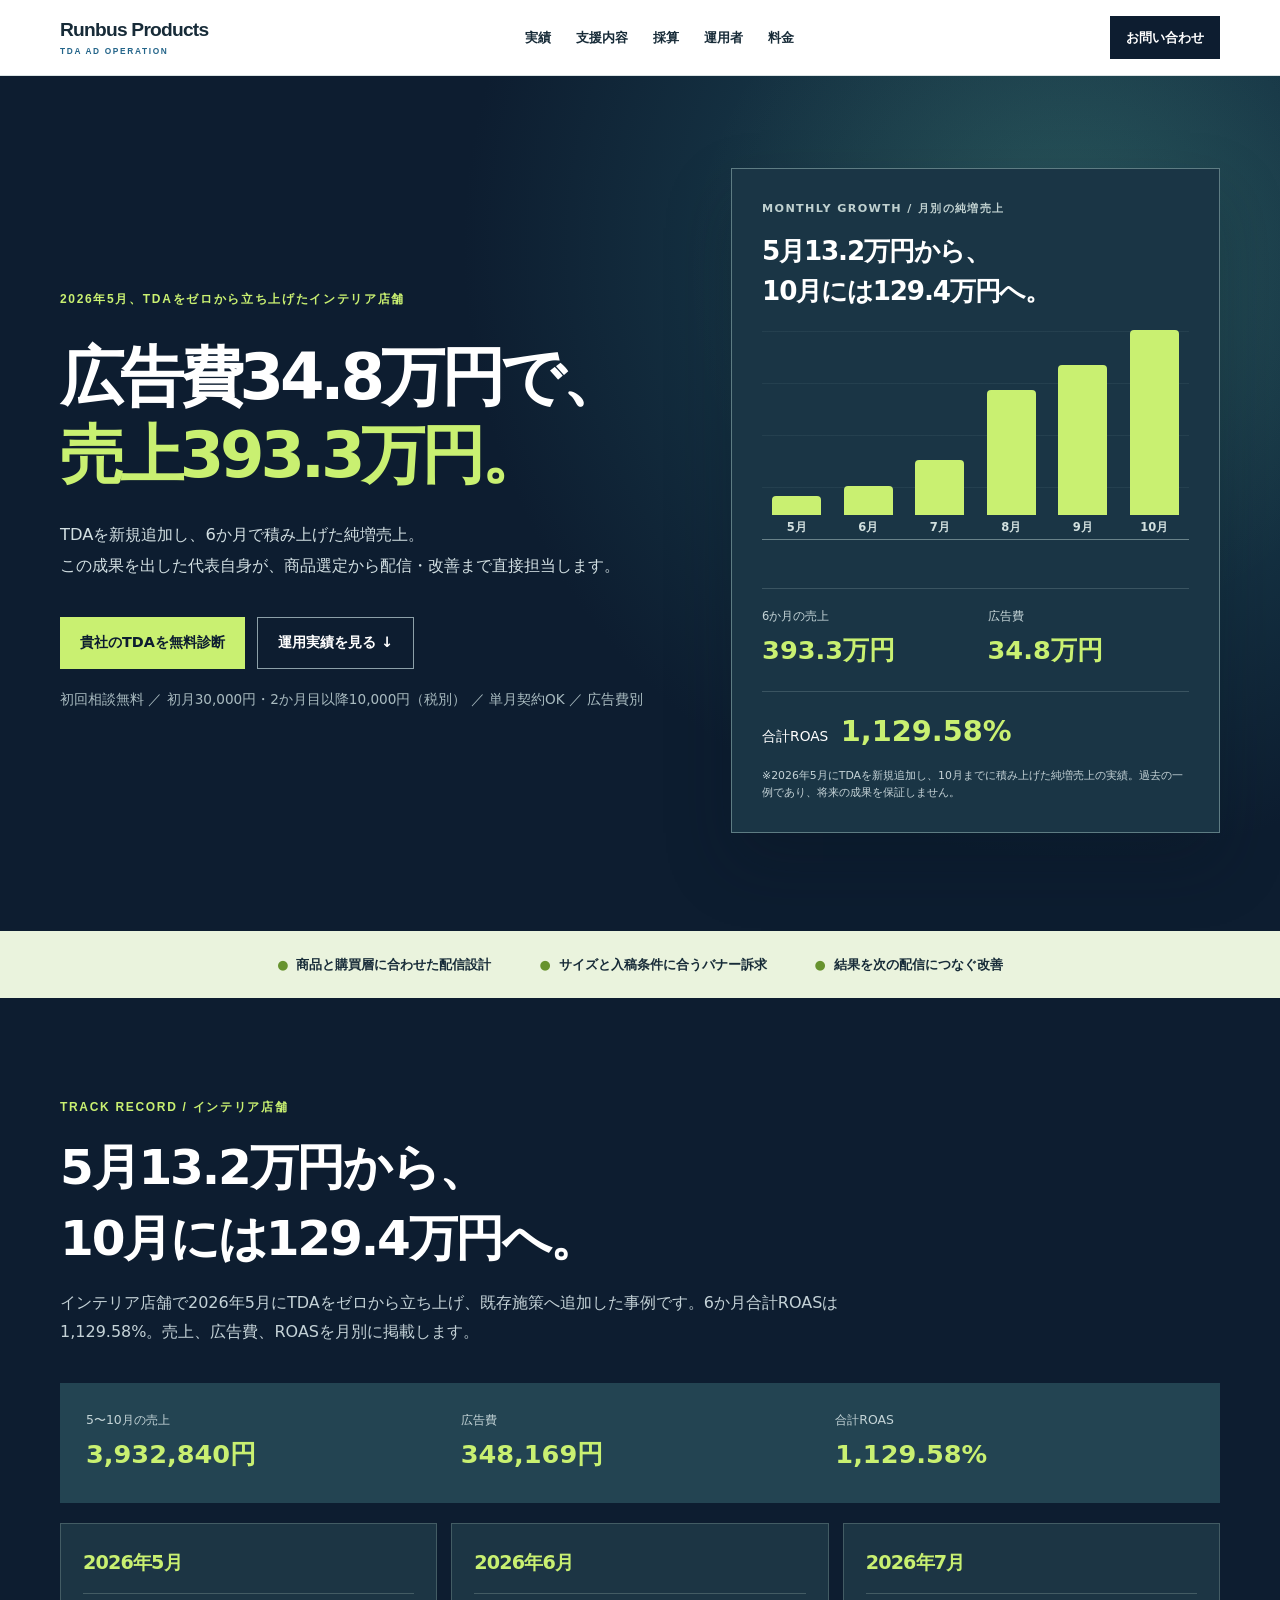
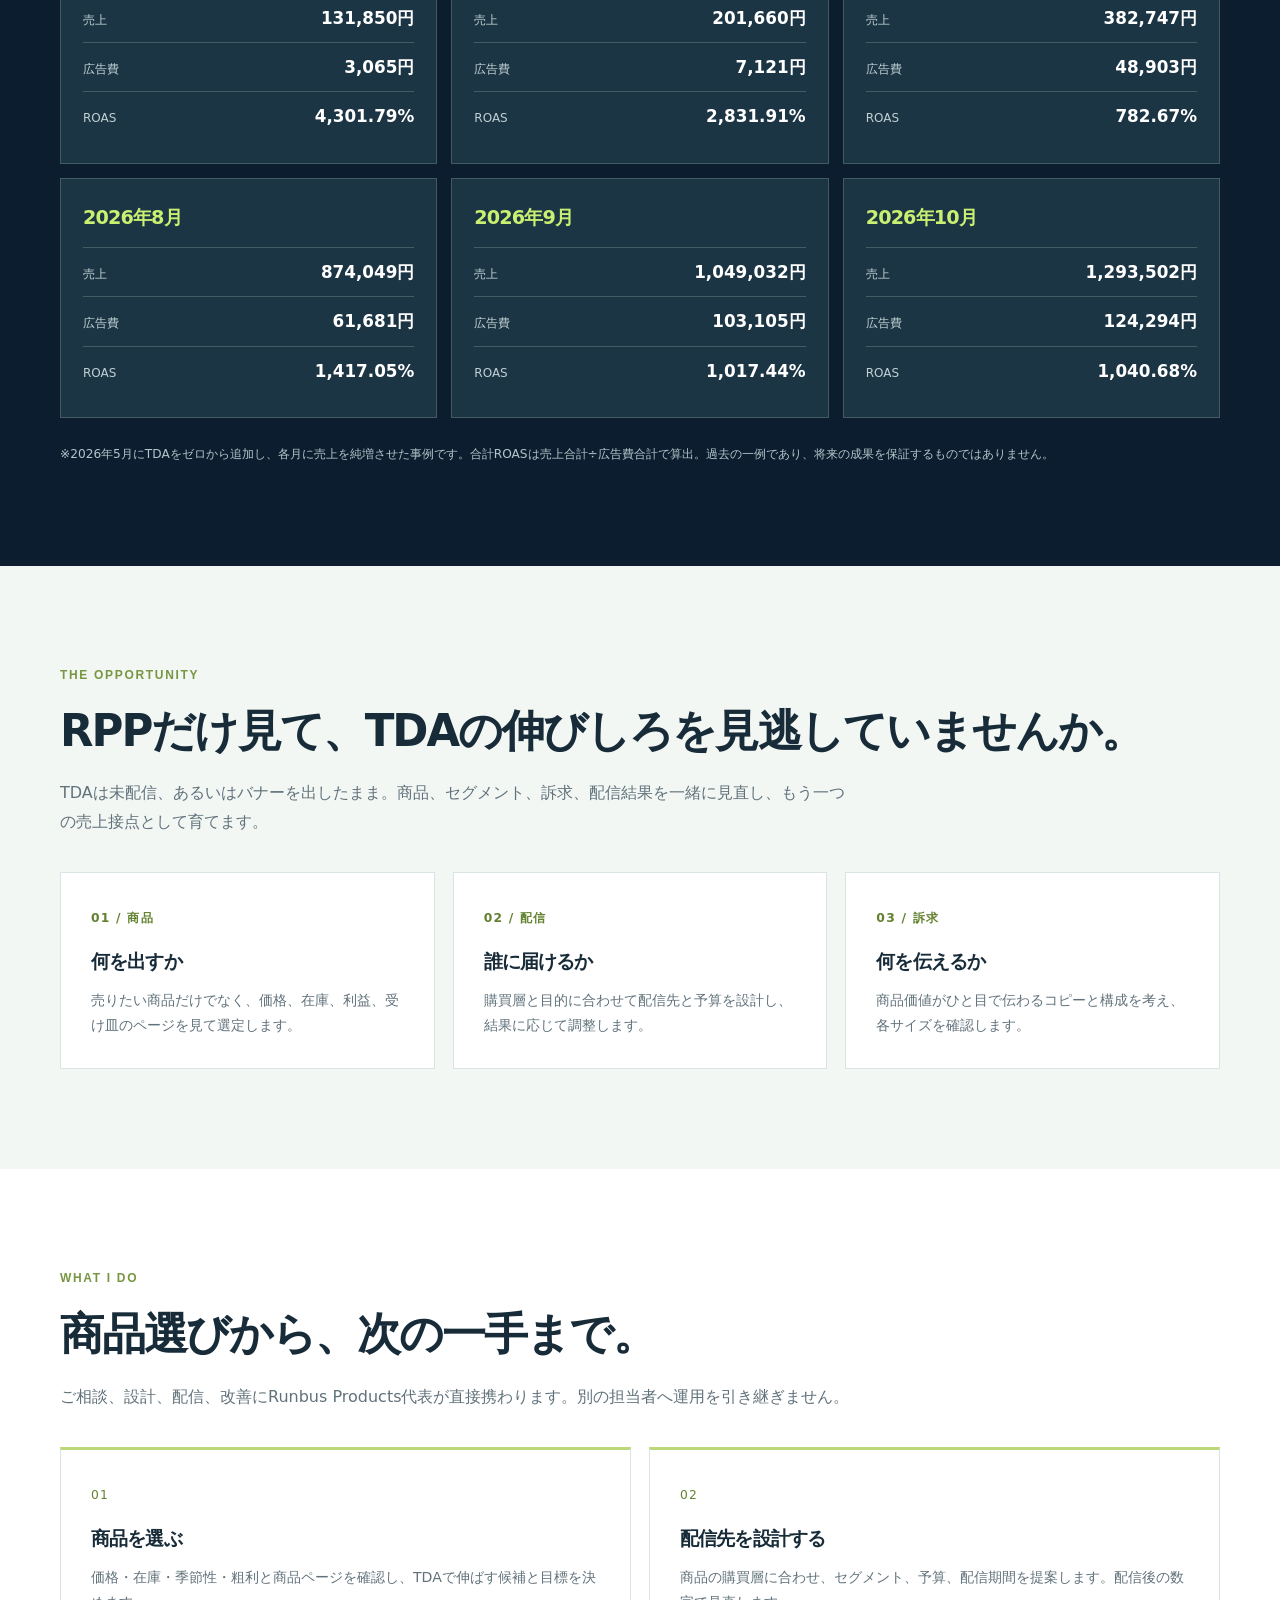
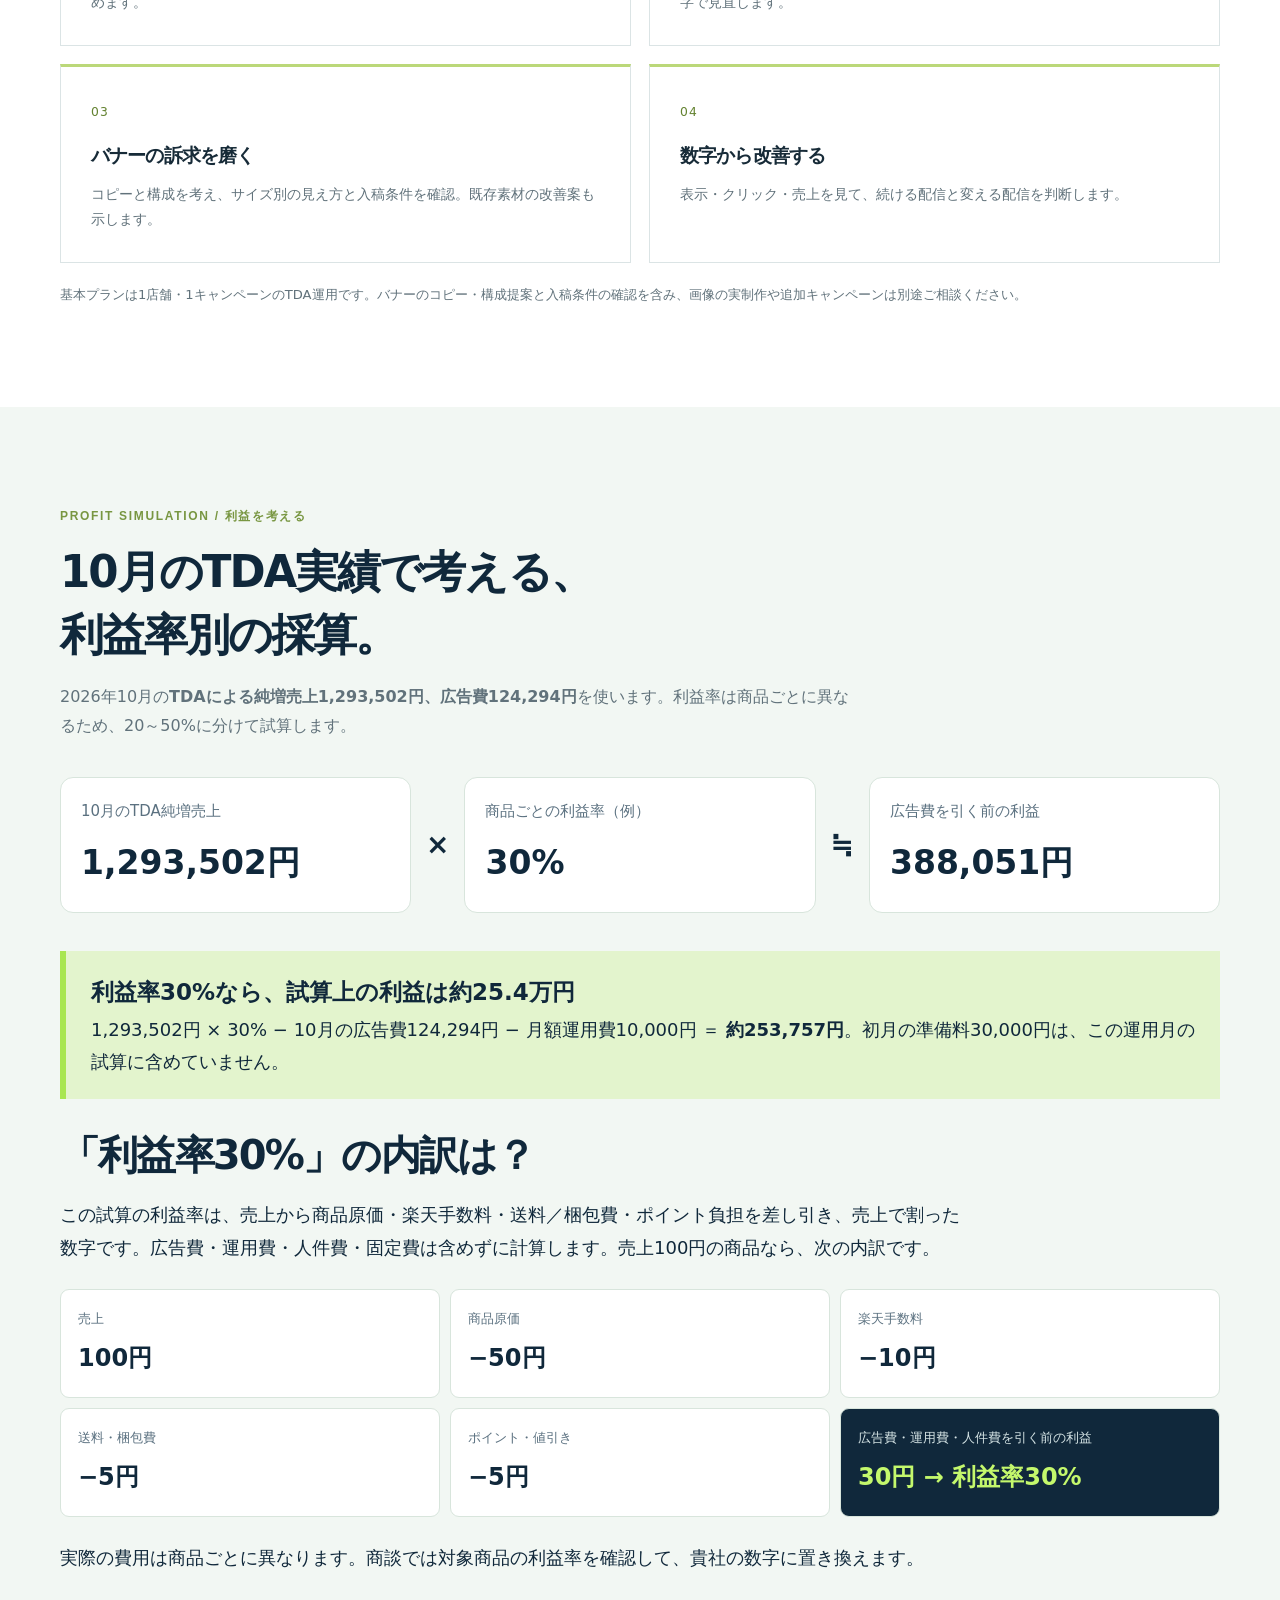
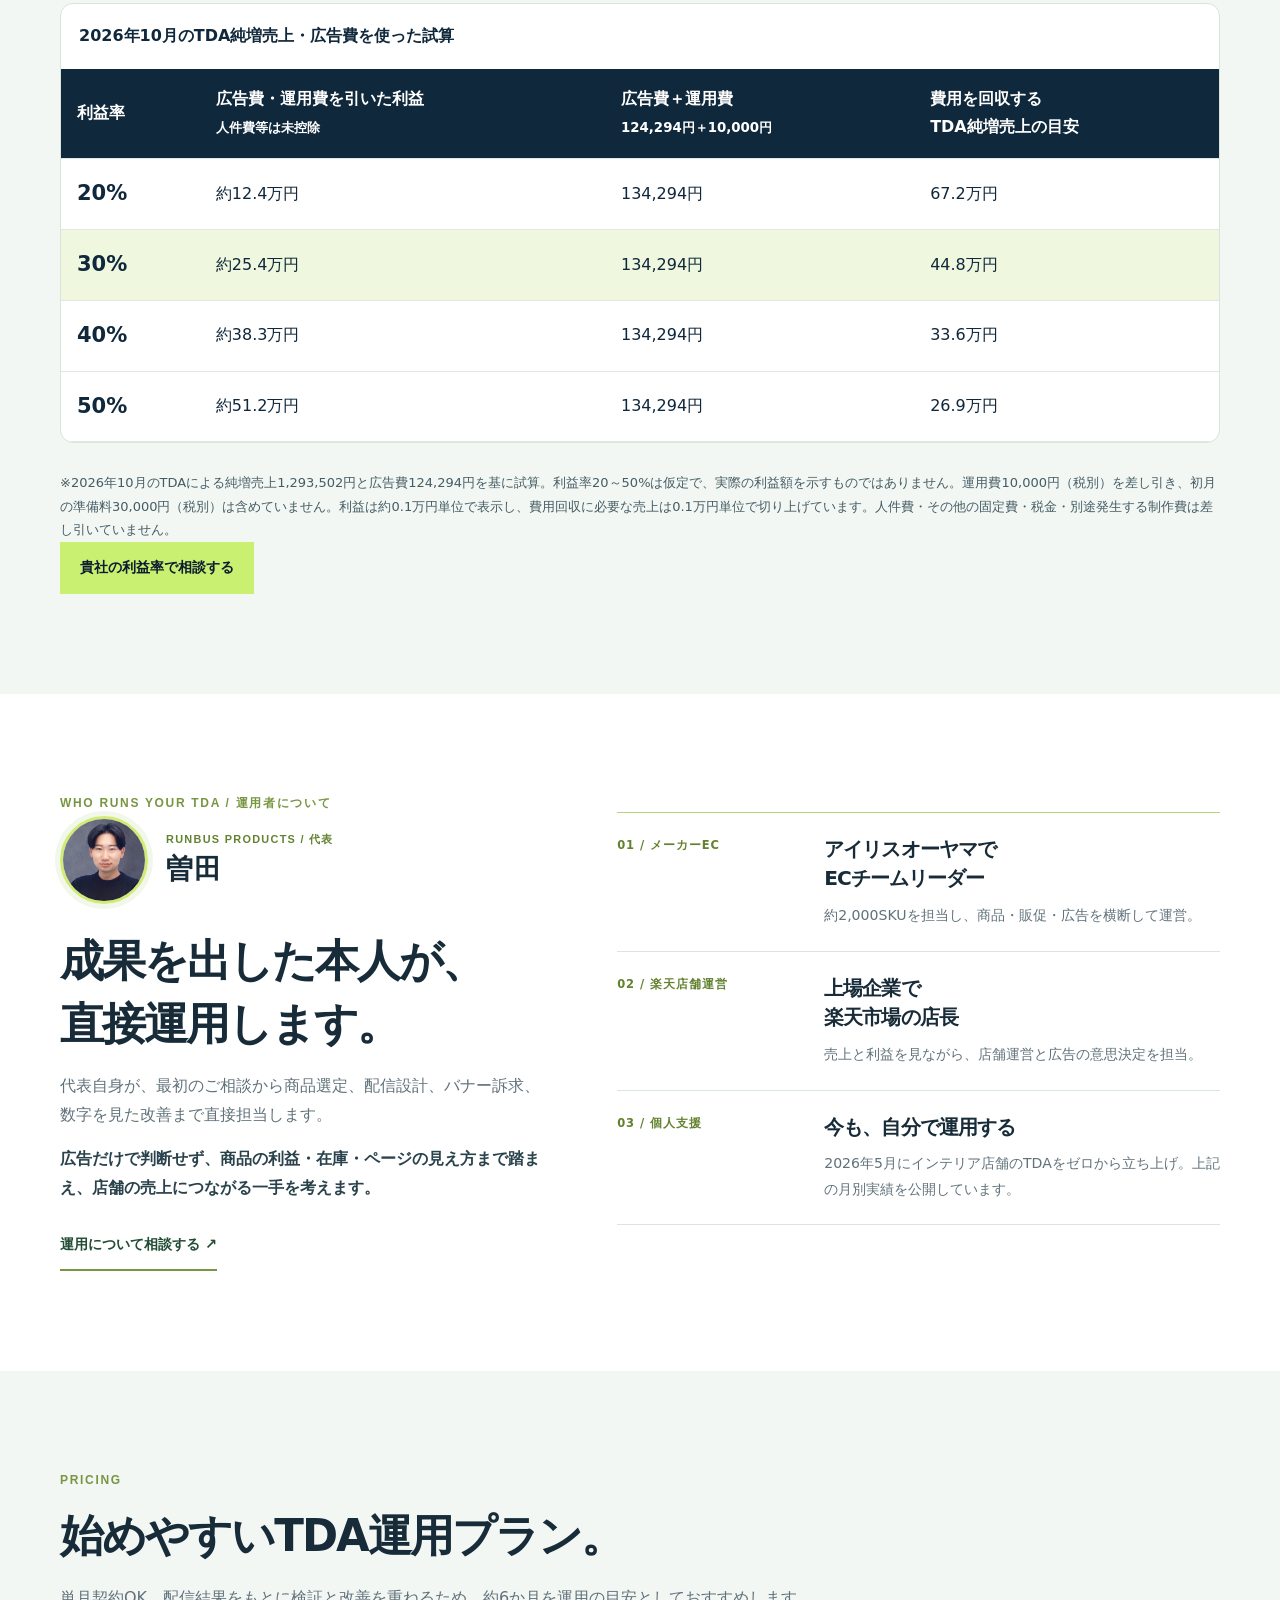
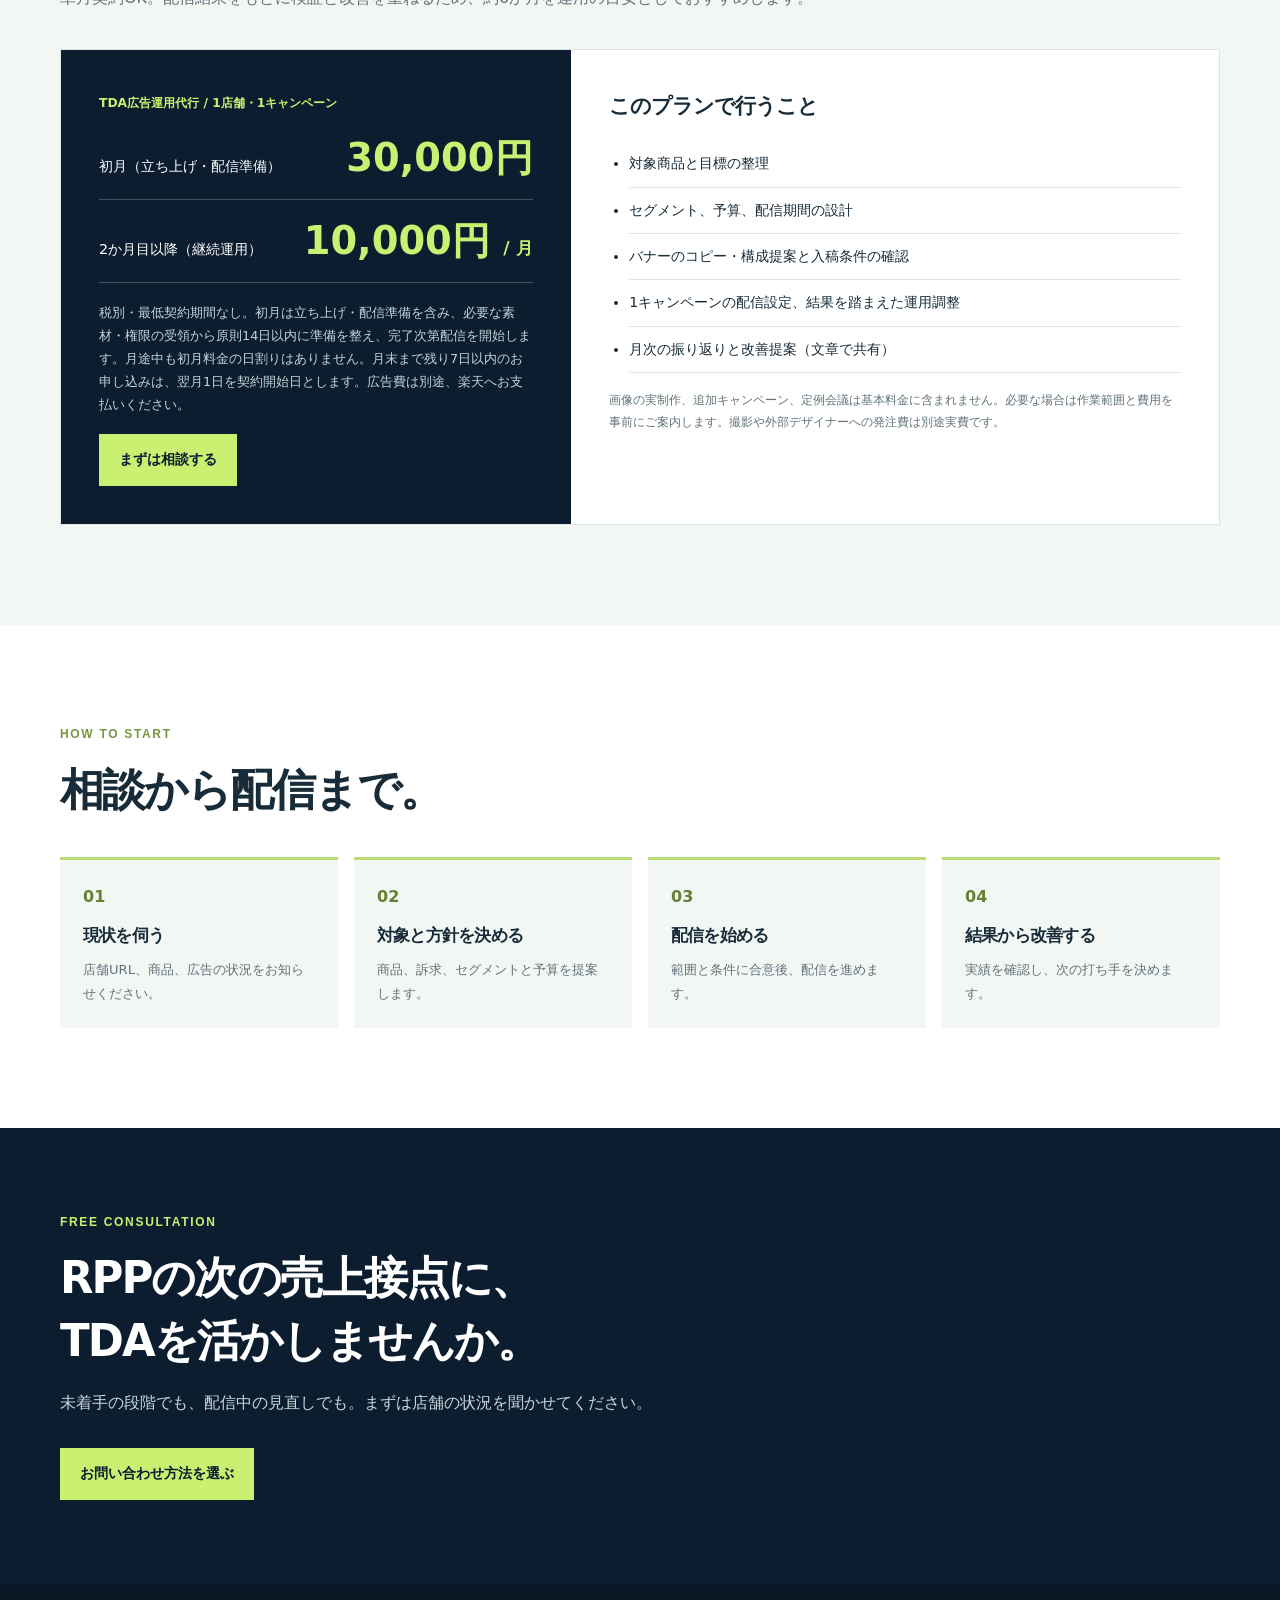
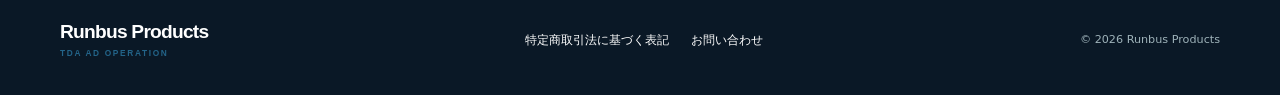
==== commit 070befed: "Add files via upload" ====
--- a/index.html
+++ b/index.html
@@ -70,7 +70,7 @@
 @media(max-width:980px){.tdaHeroA .tdaHeroInner{gap:24px}.tdaGrowthSummary{gap:8px}.tdaGrowthSummary strong{font-size:1.3rem}}
 @media(max-width:720px){.tdaHeroA .tdaHeroInner{display:block;padding:62px 0 70px}.tdaHeroA h1{font-size:clamp(2.1rem,8vw,3.15rem)}.tdaHeroA .tdaGrowthBoard{margin-top:36px}.tdaHeroA .tdaHeroLead br{display:none}.tdaGrowthChart{height:185px}.tdaGrowthSummary strong{font-size:1.4rem}}
 @media(max-width:520px){.tdaHeroA h1{font-size:clamp(1.85rem,8.2vw,2.7rem)}.tdaGrowthSummary strong{font-size:1.1rem}.tdaGrowthBoard .tdaBoardRoas b{font-size:1.5rem}.tdaHeroA .tdaActions{gap:9px}.tdaHeroA .tdaButton{font-size:.83rem;padding:11px 12px}}
-</style></head><body><main class="tdaPage" id="top"><header class="tdaHeader"><a class="tdaBrand" href="#top">Runbus Products <small>TDA AD OPERATION</small></a><nav aria-label="TDAページメニュー"><a href="#results">実績</a><a href="#service">支援内容</a><a href="#economics">採算</a><a href="#operator">運用者</a><a href="#price">料金</a></nav><a href="#contact" class="tdaHeaderAction">お問い合わせ</a><dialog class="tdaContactDialog" aria-labelledby="_R_1h_"><div class="tdaContactDialogInner"><button type="button" class="tdaContactClose" aria-label="閉じる">×</button><p class="tdaKicker">CONTACT</p><h2 id="_R_1h_">ご相談方法をお選びください</h2><p>ご都合のよい方法で、店舗やTDAの状況をお聞かせください。</p><div class="tdaContactOptions"><a href="https://lin.ee/7qptqyn" target="_blank" rel="noopener noreferrer">LINEで相談する <span aria-hidden="true">↗</span></a><a href="mailto:tako20business@gmail.com?subject=TDA%E9%81%8B%E7%94%A8%E3%81%AE%E7%9B%B8%E8%AB%87">メールで相談する <span aria-hidden="true">↗</span></a></div></div></dialog></header><section class="tdaHero tdaHeroA"><div class="tdaHeroInner"><div class="tdaHeroCopy"><p class="tdaKicker">2026年5月、TDAをゼロから立ち上げたインテリア店舗</p><h1>広告費<span>34.8万円</span>で、<br/><em>売上393.3万円。</em></h1><p class="tdaHeroLead">TDAを新規追加し、6か月で積み上げた純増売上。<br/>この成果を出した代表自身が、商品選定から配信・改善まで直接担当します。</p><div class="tdaActions"><a href="#contact" class="tdaButton tdaLime">貴社のTDAを無料診断</a><dialog class="tdaContactDialog" aria-labelledby="_R_Ahero_"><div class="tdaContactDialogInner"><button type="button" class="tdaContactClose" aria-label="閉じる">×</button><p class="tdaKicker">CONTACT</p><h2 id="_R_Ahero_">ご相談方法をお選びください</h2><p>ご都合のよい方法で、店舗やTDAの状況をお聞かせください。</p><div class="tdaContactOptions"><a href="https://lin.ee/7qptqyn" target="_blank" rel="noopener noreferrer">LINEで相談する <span aria-hidden="true">↗</span></a><a href="mailto:tako20business@gmail.com?subject=TDA%E9%81%8B%E7%94%A8%E3%81%AE%E7%9B%B8%E8%AB%87">メールで相談する <span aria-hidden="true">↗</span></a></div></div></dialog><a class="tdaButton tdaOutline" href="#results">運用実績を見る ↓</a></div><p class="tdaHeroNote">初回相談無料 ／ 初月50,000円・2か月目以降30,000円（税別） ／ 単月契約OK ／ 広告費別</p></div><div class="tdaHeroBoard tdaGrowthBoard"><p class="tdaBoardLabel">MONTHLY GROWTH / 月別の純増売上</p><h2>5月13.2万円から、<br/>10月には129.4万円へ。</h2><div class="tdaGrowthChart" role="img" aria-label="月別売上：5月13.2万円、6月20.2万円、7月38.3万円、8月87.4万円、9月104.9万円、10月129.4万円"><div class="tdaGrowthBar" style="--bar:10.2%"><i></i><span>5月</span></div><div class="tdaGrowthBar" style="--bar:15.6%"><i></i><span>6月</span></div><div class="tdaGrowthBar" style="--bar:29.6%"><i></i><span>7月</span></div><div class="tdaGrowthBar" style="--bar:67.6%"><i></i><span>8月</span></div><div class="tdaGrowthBar" style="--bar:81.1%"><i></i><span>9月</span></div><div class="tdaGrowthBar" style="--bar:100%"><i></i><span>10月</span></div></div><div class="tdaGrowthSummary"><div><small>6か月の売上</small><strong>393.3万円</strong></div><div><small>広告費</small><strong>34.8万円</strong></div></div><p class="tdaBoardRoas">合計ROAS <b>1,129.58%</b></p><small>※2026年5月にTDAを新規追加し、10月までに積み上げた純増売上の実績。過去の一例であり、将来の成果を保証しません。</small></div></div></section><div class="tdaRibbon"><span>商品と購買層に合わせた配信設計</span><span>サイズと入稿条件に合うバナー訴求</span><span>結果を次の配信につなぐ改善</span></div><section class="tdaSection tdaResults" id="results"><div class="tdaWrap"><p class="tdaKicker">TRACK RECORD / インテリア店舗</p><h2>5月13.2万円から、<br/>10月には129.4万円へ。</h2><p class="tdaLead">インテリア店舗で2026年5月にTDAをゼロから立ち上げ、既存施策へ追加した事例です。6か月合計ROASは1,129.58%。売上、広告費、ROASを月別に掲載します。</p><div class="tdaTotals"><div><small>5〜10月の売上</small><strong>3,932,840円</strong></div><div><small>広告費</small><strong>348,169円</strong></div><div><small>合計ROAS</small><strong>1,129.58%</strong></div></div><div class="tdaMonthGrid"><article><h3>2026年5月</h3><dl><div><dt>売上</dt><dd>131,850円</dd></div><div><dt>広告費</dt><dd>3,065円</dd></div><div><dt>ROAS</dt><dd>4,301.79%</dd></div></dl></article><article><h3>2026年6月</h3><dl><div><dt>売上</dt><dd>201,660円</dd></div><div><dt>広告費</dt><dd>7,121円</dd></div><div><dt>ROAS</dt><dd>2,831.91%</dd></div></dl></article><article><h3>2026年7月</h3><dl><div><dt>売上</dt><dd>382,747円</dd></div><div><dt>広告費</dt><dd>48,903円</dd></div><div><dt>ROAS</dt><dd>782.67%</dd></div></dl></article><article><h3>2026年8月</h3><dl><div><dt>売上</dt><dd>874,049円</dd></div><div><dt>広告費</dt><dd>61,681円</dd></div><div><dt>ROAS</dt><dd>1,417.05%</dd></div></dl></article><article><h3>2026年9月</h3><dl><div><dt>売上</dt><dd>1,049,032円</dd></div><div><dt>広告費</dt><dd>103,105円</dd></div><div><dt>ROAS</dt><dd>1,017.44%</dd></div></dl></article><article><h3>2026年10月</h3><dl><div><dt>売上</dt><dd>1,293,502円</dd></div><div><dt>広告費</dt><dd>124,294円</dd></div><div><dt>ROAS</dt><dd>1,040.68%</dd></div></dl></article></div><p class="tdaResultsNote">※2026年5月にTDAをゼロから追加し、各月に売上を純増させた事例です。合計ROASは売上合計÷広告費合計で算出。過去の一例であり、将来の成果を保証するものではありません。</p></div></section><section class="tdaSection tdaProblem"><div class="tdaWrap"><p class="tdaKicker">THE OPPORTUNITY</p><h2>RPPだけ見て、TDAの伸びしろを見逃していませんか。</h2><p class="tdaLead">TDAは未配信、あるいはバナーを出したまま。商品、セグメント、訴求、配信結果を一緒に見直し、もう一つの売上接点として育てます。</p><div class="tdaThree"><article><b>01 / 商品</b><h3>何を出すか</h3><p>売りたい商品だけでなく、価格、在庫、利益、受け皿のページを見て選定します。</p></article><article><b>02 / 配信</b><h3>誰に届けるか</h3><p>購買層と目的に合わせて配信先と予算を設計し、結果に応じて調整します。</p></article><article><b>03 / 訴求</b><h3>何を伝えるか</h3><p>商品価値がひと目で伝わるコピーと構成を考え、各サイズを確認します。</p></article></div></div></section><section class="tdaSection" id="service"><div class="tdaWrap"><p class="tdaKicker">WHAT I DO</p><h2>商品選びから、次の一手まで。</h2><p class="tdaLead">ご相談、設計、配信、改善にRunbus Products代表が直接携わります。別の担当者へ運用を引き継ぎません。</p><div class="tdaServiceGrid"><article><span>01</span><h3>商品を選ぶ</h3><p>価格・在庫・季節性・粗利と商品ページを確認し、TDAで伸ばす候補と目標を決めます。</p></article><article><span>02</span><h3>配信先を設計する</h3><p>商品の購買層に合わせ、セグメント、予算、配信期間を提案します。配信後の数字で見直します。</p></article><article><span>03</span><h3>バナーの訴求を磨く</h3><p>コピーと構成を考え、サイズ別の見え方と入稿条件を確認。既存素材の改善案も示します。</p></article><article><span>04</span><h3>数字から改善する</h3><p>表示・クリック・売上を見て、続ける配信と変える配信を判断します。</p></article></div><p class="tdaServiceFoot">対象商品数、配信本数、バナー制作範囲は、素材とご希望を伺って契約前にお伝えします。このプランの対象はTDA広告です。</p></div></section><section class="tdaSection tdaEconomics" id="economics"><div class="tdaWrap"><p class="tdaKicker">PROFIT SIMULATION / 利益を考える</p><h2>10月のTDA実績で考える、<br/>利益率別の採算。</h2><p class="tdaLead">2026年10月の<strong>TDAによる純増売上1,293,502円、広告費124,294円</strong>を使います。利益率は商品ごとに異なるため、20～50%に分けて試算します。</p><div class="tdaSimpleFlow"><div><small>10月のTDA純増売上</small><strong>1,293,502円</strong></div><span>×</span><div><small>商品ごとの利益率（例）</small><strong>30%</strong></div><span>≒</span><div><small>広告費を引く前の利益</small><strong>388,051円</strong></div></div><div class="tdaSimpleExample"><b>利益率30%なら、試算上の利益は約23.4万円</b><p>1,293,502円 × 30% − 10月の広告費124,294円 − 月額運用費30,000円 ＝ <strong>約233,757円</strong>。初月の準備料50,000円は、この運用月の試算に含めていません。</p></div><h3 class="tdaSimpleHeading">「利益率30%」の内訳は？</h3><p class="tdaSimpleSub">この試算の利益率は、売上から商品原価・楽天手数料・送料／梱包費・ポイント負担を差し引き、売上で割った数字です。広告費・運用費・人件費・固定費は含めずに計算します。売上100円の商品なら、次の内訳です。</p><div class="tdaBreakdown"><div><small>売上</small><strong>100円</strong></div><div><small>商品原価</small><strong>−50円</strong></div><div><small>楽天手数料</small><strong>−10円</strong></div><div><small>送料・梱包費</small><strong>−5円</strong></div><div><small>ポイント・値引き</small><strong>−5円</strong></div><div class="tdaBreakdownResult"><small>広告費・運用費・人件費を引く前の利益</small><strong>30円 → 利益率30%</strong></div></div><p class="tdaSimpleSub">実際の費用は商品ごとに異なります。商談では対象商品の利益率を確認して、貴社の数字に置き換えます。</p><div class="tdaSimpleTable"><table><caption>2026年10月のTDA純増売上・広告費を使った試算</caption><thead><tr><th scope="col">利益率</th><th scope="col">広告費・運用費を引いた利益<br/><small>人件費等は未控除</small></th><th scope="col">広告費＋運用費<br/><small>124,294円＋30,000円</small></th><th scope="col">費用を回収する<br/>TDA純増売上の目安</th></tr></thead><tbody><tr><th scope="row">20%</th><td>約10.4万円</td><td>154,294円</td><td>77.2万円</td></tr><tr><th scope="row">30%</th><td>約23.4万円</td><td>154,294円</td><td>51.5万円</td></tr><tr><th scope="row">40%</th><td>約36.3万円</td><td>154,294円</td><td>38.6万円</td></tr><tr><th scope="row">50%</th><td>約49.2万円</td><td>154,294円</td><td>30.9万円</td></tr></tbody></table></div><p class="tdaEcoNote">※2026年10月のTDAによる純増売上1,293,502円と広告費124,294円を基に試算。利益率20～50%は仮定で、実際の利益額を示すものではありません。運用費30,000円（税別）を差し引き、初月の準備料50,000円（税別）は含めていません。利益は約0.1万円単位で表示し、費用回収に必要な売上は0.1万円単位で切り上げています。人件費・その他の固定費・税金・別途発生する制作費は差し引いていません。</p><a href="#contact" class="tdaButton tdaLime">貴社の利益率で相談する</a></div></section><section class="tdaSection tdaProfile" id="operator"><div class="tdaWrap"><p class="tdaKicker">WHO RUNS YOUR TDA / 運用者について</p><div class="tdaProfileGrid"><div class="tdaProfileIntro"><div class="tdaProfileIdentity"><img src="profile-sota.jpg" alt="Runbus Products代表のプロフィール写真" width="88" height="88" loading="lazy"/><div><span>RUNBUS PRODUCTS / 代表</span><strong>曽田</strong></div></div><h2>成果を出した本人が、<br/>直接運用します。</h2><p class="tdaLead">代表自身が、最初のご相談から商品選定、配信設計、バナー訴求、数字を見た改善まで直接担当します。</p><p class="tdaProfilePromise">広告だけで判断せず、商品の利益・在庫・ページの見え方まで踏まえ、店舗の売上につながる一手を考えます。</p><a href="#contact" class="tdaProfileLink">運用について相談する ↗</a><dialog class="tdaContactDialog" aria-labelledby="_R_137_"><div class="tdaContactDialogInner"><button type="button" class="tdaContactClose" aria-label="閉じる">×</button><p class="tdaKicker">CONTACT</p><h2 id="_R_137_">ご相談方法をお選びください</h2><p>ご都合のよい方法で、店舗やTDAの状況をお聞かせください。</p><div class="tdaContactOptions"><a href="https://lin.ee/7qptqyn" target="_blank" rel="noopener noreferrer">LINEで相談する <span aria-hidden="true">↗</span></a><a href="mailto:tako20business@gmail.com?subject=TDA%E9%81%8B%E7%94%A8%E3%81%AE%E7%9B%B8%E8%AB%87">メールで相談する <span aria-hidden="true">↗</span></a></div></div></dialog></div><div class="tdaProfileCareer" aria-label="これまでの経験"><div><span>01 / メーカーEC</span><h3>アイリスオーヤマで<br/>ECチームリーダー</h3><p>約2,000SKUを担当し、商品・販促・広告を横断して運営。</p></div><div><span>02 / 楽天店舗運営</span><h3>上場企業で<br/>楽天市場の店長</h3><p>売上と利益を見ながら、店舗運営と広告の意思決定を担当。</p></div><div><span>03 / 個人支援</span><h3>今も、自分で運用する</h3><p>2026年5月にインテリア店舗のTDAをゼロから立ち上げ。上記の月別実績を公開しています。</p></div></div></div></div></section><section class="tdaSection tdaPriceSection" id="price"><div class="tdaWrap"><p class="tdaKicker">PRICING</p><h2>始めやすいTDA運用プラン。</h2><p class="tdaLead">単月契約OK。配信結果をもとに検証と改善を重ねるため、約6か月を運用の目安としておすすめします。</p><div class="tdaPricing"><div class="tdaPriceCard"><span>TDA広告運用代行 / 1店舗あたり</span><div><small>初月（立ち上げ・配信準備）</small><strong>50,000円</strong></div><div><small>2か月目以降（継続運用）</small><strong>30,000円 <em>/ 月</em></strong></div><p>税別・最低契約期間なし。初月50,000円は、商品選定・配信設計・バナー訴求・設定など、立ち上げと配信準備を含む料金です。必要な素材・権限をいただいてから原則14日以内に準備を整え、完了次第、初月中でも配信を開始します。初月は準備に着手する月のため、月途中の契約開始でも日割り計算はありません。2か月目以降は30,000円／月で継続運用します。お申し込み時点で月末まで残り7日以内の場合は、翌月1日を契約開始日・初月とします。広告費は別途、楽天へお支払いください。</p><a href="#contact" class="tdaButton tdaLime">まずは相談する</a><dialog class="tdaContactDialog" aria-labelledby="_R_2m8_"><div class="tdaContactDialogInner"><button type="button" class="tdaContactClose" aria-label="閉じる">×</button><p class="tdaKicker">CONTACT</p><h2 id="_R_2m8_">ご相談方法をお選びください</h2><p>ご都合のよい方法で、店舗やTDAの状況をお聞かせください。</p><div class="tdaContactOptions"><a href="https://lin.ee/7qptqyn" target="_blank" rel="noopener noreferrer">LINEで相談する <span aria-hidden="true">↗</span></a><a href="mailto:tako20business@gmail.com?subject=TDA%E9%81%8B%E7%94%A8%E3%81%AE%E7%9B%B8%E8%AB%87">メールで相談する <span aria-hidden="true">↗</span></a></div></div></dialog></div><div class="tdaPriceDetails"><h3>このプランで行うこと</h3><ul><li>対象商品と目標の整理</li><li>セグメント、予算、配信期間の設計</li><li>バナーのコピー・構成提案と入稿条件の確認</li><li>配信設定、結果を踏まえた運用調整</li><li>月次の振り返りと改善提案</li></ul><p>撮影や外部デザイナーへの発注費などは別途実費です。必要な場合は事前にご相談します。</p></div></div></div></section><section class="tdaSection tdaFlow"><div class="tdaWrap"><p class="tdaKicker">HOW TO START</p><h2>相談から配信まで。</h2><div class="tdaFour"><div><b>01</b><h3>現状を伺う</h3><p>店舗URL、商品、広告の状況をお知らせください。</p></div><div><b>02</b><h3>対象と方針を決める</h3><p>商品、訴求、セグメントと予算を提案します。</p></div><div><b>03</b><h3>配信を始める</h3><p>範囲と条件に合意後、配信を進めます。</p></div><div><b>04</b><h3>結果から改善する</h3><p>実績を確認し、次の打ち手を決めます。</p></div></div></div></section><section class="tdaEnd" id="contact"><div class="tdaWrap"><p class="tdaKicker">FREE CONSULTATION</p><h2>RPPの次の売上接点に、<br/>TDAを活かしませんか。</h2><p>未着手の段階でも、配信中の見直しでも。まずは店舗の状況を聞かせてください。</p><div class="tdaActions"><a href="#contact" class="tdaButton tdaLime">お問い合わせ方法を選ぶ</a><dialog class="tdaContactDialog" aria-labelledby="_R_2a_"><div class="tdaContactDialogInner"><button type="button" class="tdaContactClose" aria-label="閉じる">×</button><p class="tdaKicker">CONTACT</p><h2 id="_R_2a_">ご相談方法をお選びください</h2><p>ご都合のよい方法で、店舗やTDAの状況をお聞かせください。</p><div class="tdaContactOptions"><a href="https://lin.ee/7qptqyn" target="_blank" rel="noopener noreferrer">LINEで相談する <span aria-hidden="true">↗</span></a><a href="mailto:tako20business@gmail.com?subject=TDA%E9%81%8B%E7%94%A8%E3%81%AE%E7%9B%B8%E8%AB%87">メールで相談する <span aria-hidden="true">↗</span></a></div></div></dialog></div><noscript><p>LINEまたはメールからお問い合わせください。</p><p><a href="https://lin.ee/7qptqyn">LINEで相談</a> ／ <a href="mailto:tako20business@gmail.com?subject=TDA%E9%81%8B%E7%94%A8%E3%81%AE%E7%9B%B8%E8%AB%87">メールで相談</a></p></noscript></div></section><footer class="tdaFooter"><a class="tdaBrand" href="#top">Runbus Products <small>TDA AD OPERATION</small></a><div><a href="legal.html">特定商取引法に基づく表記</a><a href="#contact" class="">お問い合わせ</a><dialog class="tdaContactDialog" aria-labelledby="_R_5b_"><div class="tdaContactDialogInner"><button type="button" class="tdaContactClose" aria-label="閉じる">×</button><p class="tdaKicker">CONTACT</p><h2 id="_R_5b_">ご相談方法をお選びください</h2><p>ご都合のよい方法で、店舗やTDAの状況をお聞かせください。</p><div class="tdaContactOptions"><a href="https://lin.ee/7qptqyn" target="_blank" rel="noopener noreferrer">LINEで相談する <span aria-hidden="true">↗</span></a><a href="mailto:tako20business@gmail.com?subject=TDA%E9%81%8B%E7%94%A8%E3%81%AE%E7%9B%B8%E8%AB%87">メールで相談する <span aria-hidden="true">↗</span></a></div></div></dialog></div><small>© 2026 Runbus Products</small></footer></main><script>
+</style></head><body><main class="tdaPage" id="top"><header class="tdaHeader"><a class="tdaBrand" href="#top">Runbus Products <small>TDA AD OPERATION</small></a><nav aria-label="TDAページメニュー"><a href="#results">実績</a><a href="#service">支援内容</a><a href="#economics">採算</a><a href="#operator">運用者</a><a href="#price">料金</a></nav><a href="#contact" class="tdaHeaderAction">お問い合わせ</a><dialog class="tdaContactDialog" aria-labelledby="_R_1h_"><div class="tdaContactDialogInner"><button type="button" class="tdaContactClose" aria-label="閉じる">×</button><p class="tdaKicker">CONTACT</p><h2 id="_R_1h_">ご相談方法をお選びください</h2><p>ご都合のよい方法で、店舗やTDAの状況をお聞かせください。</p><div class="tdaContactOptions"><a href="https://lin.ee/7qptqyn" target="_blank" rel="noopener noreferrer">LINEで相談する <span aria-hidden="true">↗</span></a><a href="mailto:tako20business@gmail.com?subject=TDA%E9%81%8B%E7%94%A8%E3%81%AE%E7%9B%B8%E8%AB%87">メールで相談する <span aria-hidden="true">↗</span></a></div></div></dialog></header><section class="tdaHero tdaHeroA"><div class="tdaHeroInner"><div class="tdaHeroCopy"><p class="tdaKicker">2026年5月、TDAをゼロから立ち上げたインテリア店舗</p><h1>広告費<span>34.8万円</span>で、<br/><em>売上393.3万円。</em></h1><p class="tdaHeroLead">TDAを新規追加し、6か月で積み上げた純増売上。<br/>この成果を出した代表自身が、商品選定から配信・改善まで直接担当します。</p><div class="tdaActions"><a href="#contact" class="tdaButton tdaLime">貴社のTDAを無料診断</a><dialog class="tdaContactDialog" aria-labelledby="_R_Ahero_"><div class="tdaContactDialogInner"><button type="button" class="tdaContactClose" aria-label="閉じる">×</button><p class="tdaKicker">CONTACT</p><h2 id="_R_Ahero_">ご相談方法をお選びください</h2><p>ご都合のよい方法で、店舗やTDAの状況をお聞かせください。</p><div class="tdaContactOptions"><a href="https://lin.ee/7qptqyn" target="_blank" rel="noopener noreferrer">LINEで相談する <span aria-hidden="true">↗</span></a><a href="mailto:tako20business@gmail.com?subject=TDA%E9%81%8B%E7%94%A8%E3%81%AE%E7%9B%B8%E8%AB%87">メールで相談する <span aria-hidden="true">↗</span></a></div></div></dialog><a class="tdaButton tdaOutline" href="#results">運用実績を見る ↓</a></div><p class="tdaHeroNote">初回相談無料 ／ 初月30,000円・2か月目以降10,000円（税別） ／ 単月契約OK ／ 広告費別</p></div><div class="tdaHeroBoard tdaGrowthBoard"><p class="tdaBoardLabel">MONTHLY GROWTH / 月別の純増売上</p><h2>5月13.2万円から、<br/>10月には129.4万円へ。</h2><div class="tdaGrowthChart" role="img" aria-label="月別売上：5月13.2万円、6月20.2万円、7月38.3万円、8月87.4万円、9月104.9万円、10月129.4万円"><div class="tdaGrowthBar" style="--bar:10.2%"><i></i><span>5月</span></div><div class="tdaGrowthBar" style="--bar:15.6%"><i></i><span>6月</span></div><div class="tdaGrowthBar" style="--bar:29.6%"><i></i><span>7月</span></div><div class="tdaGrowthBar" style="--bar:67.6%"><i></i><span>8月</span></div><div class="tdaGrowthBar" style="--bar:81.1%"><i></i><span>9月</span></div><div class="tdaGrowthBar" style="--bar:100%"><i></i><span>10月</span></div></div><div class="tdaGrowthSummary"><div><small>6か月の売上</small><strong>393.3万円</strong></div><div><small>広告費</small><strong>34.8万円</strong></div></div><p class="tdaBoardRoas">合計ROAS <b>1,129.58%</b></p><small>※2026年5月にTDAを新規追加し、10月までに積み上げた純増売上の実績。過去の一例であり、将来の成果を保証しません。</small></div></div></section><div class="tdaRibbon"><span>商品と購買層に合わせた配信設計</span><span>サイズと入稿条件に合うバナー訴求</span><span>結果を次の配信につなぐ改善</span></div><section class="tdaSection tdaResults" id="results"><div class="tdaWrap"><p class="tdaKicker">TRACK RECORD / インテリア店舗</p><h2>5月13.2万円から、<br/>10月には129.4万円へ。</h2><p class="tdaLead">インテリア店舗で2026年5月にTDAをゼロから立ち上げ、既存施策へ追加した事例です。6か月合計ROASは1,129.58%。売上、広告費、ROASを月別に掲載します。</p><div class="tdaTotals"><div><small>5〜10月の売上</small><strong>3,932,840円</strong></div><div><small>広告費</small><strong>348,169円</strong></div><div><small>合計ROAS</small><strong>1,129.58%</strong></div></div><div class="tdaMonthGrid"><article><h3>2026年5月</h3><dl><div><dt>売上</dt><dd>131,850円</dd></div><div><dt>広告費</dt><dd>3,065円</dd></div><div><dt>ROAS</dt><dd>4,301.79%</dd></div></dl></article><article><h3>2026年6月</h3><dl><div><dt>売上</dt><dd>201,660円</dd></div><div><dt>広告費</dt><dd>7,121円</dd></div><div><dt>ROAS</dt><dd>2,831.91%</dd></div></dl></article><article><h3>2026年7月</h3><dl><div><dt>売上</dt><dd>382,747円</dd></div><div><dt>広告費</dt><dd>48,903円</dd></div><div><dt>ROAS</dt><dd>782.67%</dd></div></dl></article><article><h3>2026年8月</h3><dl><div><dt>売上</dt><dd>874,049円</dd></div><div><dt>広告費</dt><dd>61,681円</dd></div><div><dt>ROAS</dt><dd>1,417.05%</dd></div></dl></article><article><h3>2026年9月</h3><dl><div><dt>売上</dt><dd>1,049,032円</dd></div><div><dt>広告費</dt><dd>103,105円</dd></div><div><dt>ROAS</dt><dd>1,017.44%</dd></div></dl></article><article><h3>2026年10月</h3><dl><div><dt>売上</dt><dd>1,293,502円</dd></div><div><dt>広告費</dt><dd>124,294円</dd></div><div><dt>ROAS</dt><dd>1,040.68%</dd></div></dl></article></div><p class="tdaResultsNote">※2026年5月にTDAをゼロから追加し、各月に売上を純増させた事例です。合計ROASは売上合計÷広告費合計で算出。過去の一例であり、将来の成果を保証するものではありません。</p></div></section><section class="tdaSection tdaProblem"><div class="tdaWrap"><p class="tdaKicker">THE OPPORTUNITY</p><h2>RPPだけ見て、TDAの伸びしろを見逃していませんか。</h2><p class="tdaLead">TDAは未配信、あるいはバナーを出したまま。商品、セグメント、訴求、配信結果を一緒に見直し、もう一つの売上接点として育てます。</p><div class="tdaThree"><article><b>01 / 商品</b><h3>何を出すか</h3><p>売りたい商品だけでなく、価格、在庫、利益、受け皿のページを見て選定します。</p></article><article><b>02 / 配信</b><h3>誰に届けるか</h3><p>購買層と目的に合わせて配信先と予算を設計し、結果に応じて調整します。</p></article><article><b>03 / 訴求</b><h3>何を伝えるか</h3><p>商品価値がひと目で伝わるコピーと構成を考え、各サイズを確認します。</p></article></div></div></section><section class="tdaSection" id="service"><div class="tdaWrap"><p class="tdaKicker">WHAT I DO</p><h2>商品選びから、次の一手まで。</h2><p class="tdaLead">ご相談、設計、配信、改善にRunbus Products代表が直接携わります。別の担当者へ運用を引き継ぎません。</p><div class="tdaServiceGrid"><article><span>01</span><h3>商品を選ぶ</h3><p>価格・在庫・季節性・粗利と商品ページを確認し、TDAで伸ばす候補と目標を決めます。</p></article><article><span>02</span><h3>配信先を設計する</h3><p>商品の購買層に合わせ、セグメント、予算、配信期間を提案します。配信後の数字で見直します。</p></article><article><span>03</span><h3>バナーの訴求を磨く</h3><p>コピーと構成を考え、サイズ別の見え方と入稿条件を確認。既存素材の改善案も示します。</p></article><article><span>04</span><h3>数字から改善する</h3><p>表示・クリック・売上を見て、続ける配信と変える配信を判断します。</p></article></div><p class="tdaServiceFoot">基本プランは1店舗・1キャンペーンのTDA運用です。バナーのコピー・構成提案と入稿条件の確認を含み、画像の実制作や追加キャンペーンは別途ご相談ください。</p></div></section><section class="tdaSection tdaEconomics" id="economics"><div class="tdaWrap"><p class="tdaKicker">PROFIT SIMULATION / 利益を考える</p><h2>10月のTDA実績で考える、<br/>利益率別の採算。</h2><p class="tdaLead">2026年10月の<strong>TDAによる純増売上1,293,502円、広告費124,294円</strong>を使います。利益率は商品ごとに異なるため、20～50%に分けて試算します。</p><div class="tdaSimpleFlow"><div><small>10月のTDA純増売上</small><strong>1,293,502円</strong></div><span>×</span><div><small>商品ごとの利益率（例）</small><strong>30%</strong></div><span>≒</span><div><small>広告費を引く前の利益</small><strong>388,051円</strong></div></div><div class="tdaSimpleExample"><b>利益率30%なら、試算上の利益は約25.4万円</b><p>1,293,502円 × 30% − 10月の広告費124,294円 − 月額運用費10,000円 ＝ <strong>約253,757円</strong>。初月の準備料30,000円は、この運用月の試算に含めていません。</p></div><h3 class="tdaSimpleHeading">「利益率30%」の内訳は？</h3><p class="tdaSimpleSub">この試算の利益率は、売上から商品原価・楽天手数料・送料／梱包費・ポイント負担を差し引き、売上で割った数字です。広告費・運用費・人件費・固定費は含めずに計算します。売上100円の商品なら、次の内訳です。</p><div class="tdaBreakdown"><div><small>売上</small><strong>100円</strong></div><div><small>商品原価</small><strong>−50円</strong></div><div><small>楽天手数料</small><strong>−10円</strong></div><div><small>送料・梱包費</small><strong>−5円</strong></div><div><small>ポイント・値引き</small><strong>−5円</strong></div><div class="tdaBreakdownResult"><small>広告費・運用費・人件費を引く前の利益</small><strong>30円 → 利益率30%</strong></div></div><p class="tdaSimpleSub">実際の費用は商品ごとに異なります。商談では対象商品の利益率を確認して、貴社の数字に置き換えます。</p><div class="tdaSimpleTable"><table><caption>2026年10月のTDA純増売上・広告費を使った試算</caption><thead><tr><th scope="col">利益率</th><th scope="col">広告費・運用費を引いた利益<br/><small>人件費等は未控除</small></th><th scope="col">広告費＋運用費<br/><small>124,294円＋10,000円</small></th><th scope="col">費用を回収する<br/>TDA純増売上の目安</th></tr></thead><tbody><tr><th scope="row">20%</th><td>約12.4万円</td><td>134,294円</td><td>67.2万円</td></tr><tr><th scope="row">30%</th><td>約25.4万円</td><td>134,294円</td><td>44.8万円</td></tr><tr><th scope="row">40%</th><td>約38.3万円</td><td>134,294円</td><td>33.6万円</td></tr><tr><th scope="row">50%</th><td>約51.2万円</td><td>134,294円</td><td>26.9万円</td></tr></tbody></table></div><p class="tdaEcoNote">※2026年10月のTDAによる純増売上1,293,502円と広告費124,294円を基に試算。利益率20～50%は仮定で、実際の利益額を示すものではありません。運用費10,000円（税別）を差し引き、初月の準備料30,000円（税別）は含めていません。利益は約0.1万円単位で表示し、費用回収に必要な売上は0.1万円単位で切り上げています。人件費・その他の固定費・税金・別途発生する制作費は差し引いていません。</p><a href="#contact" class="tdaButton tdaLime">貴社の利益率で相談する</a></div></section><section class="tdaSection tdaProfile" id="operator"><div class="tdaWrap"><p class="tdaKicker">WHO RUNS YOUR TDA / 運用者について</p><div class="tdaProfileGrid"><div class="tdaProfileIntro"><div class="tdaProfileIdentity"><img src="profile-sota.jpg" alt="Runbus Products代表のプロフィール写真" width="88" height="88" loading="lazy"/><div><span>RUNBUS PRODUCTS / 代表</span><strong>曽田</strong></div></div><h2>成果を出した本人が、<br/>直接運用します。</h2><p class="tdaLead">代表自身が、最初のご相談から商品選定、配信設計、バナー訴求、数字を見た改善まで直接担当します。</p><p class="tdaProfilePromise">広告だけで判断せず、商品の利益・在庫・ページの見え方まで踏まえ、店舗の売上につながる一手を考えます。</p><a href="#contact" class="tdaProfileLink">運用について相談する ↗</a><dialog class="tdaContactDialog" aria-labelledby="_R_137_"><div class="tdaContactDialogInner"><button type="button" class="tdaContactClose" aria-label="閉じる">×</button><p class="tdaKicker">CONTACT</p><h2 id="_R_137_">ご相談方法をお選びください</h2><p>ご都合のよい方法で、店舗やTDAの状況をお聞かせください。</p><div class="tdaContactOptions"><a href="https://lin.ee/7qptqyn" target="_blank" rel="noopener noreferrer">LINEで相談する <span aria-hidden="true">↗</span></a><a href="mailto:tako20business@gmail.com?subject=TDA%E9%81%8B%E7%94%A8%E3%81%AE%E7%9B%B8%E8%AB%87">メールで相談する <span aria-hidden="true">↗</span></a></div></div></dialog></div><div class="tdaProfileCareer" aria-label="これまでの経験"><div><span>01 / メーカーEC</span><h3>アイリスオーヤマで<br/>ECチームリーダー</h3><p>約2,000SKUを担当し、商品・販促・広告を横断して運営。</p></div><div><span>02 / 楽天店舗運営</span><h3>上場企業で<br/>楽天市場の店長</h3><p>売上と利益を見ながら、店舗運営と広告の意思決定を担当。</p></div><div><span>03 / 個人支援</span><h3>今も、自分で運用する</h3><p>2026年5月にインテリア店舗のTDAをゼロから立ち上げ。上記の月別実績を公開しています。</p></div></div></div></div></section><section class="tdaSection tdaPriceSection" id="price"><div class="tdaWrap"><p class="tdaKicker">PRICING</p><h2>始めやすいTDA運用プラン。</h2><p class="tdaLead">単月契約OK。配信結果をもとに検証と改善を重ねるため、約6か月を運用の目安としておすすめします。</p><div class="tdaPricing"><div class="tdaPriceCard"><span>TDA広告運用代行 / 1店舗・1キャンペーン</span><div><small>初月（立ち上げ・配信準備）</small><strong>30,000円</strong></div><div><small>2か月目以降（継続運用）</small><strong>10,000円 <em>/ 月</em></strong></div><p>税別・最低契約期間なし。初月は立ち上げ・配信準備を含み、必要な素材・権限の受領から原則14日以内に準備を整え、完了次第配信を開始します。月途中も初月料金の日割りはありません。月末まで残り7日以内のお申し込みは、翌月1日を契約開始日とします。広告費は別途、楽天へお支払いください。</p><a href="#contact" class="tdaButton tdaLime">まずは相談する</a><dialog class="tdaContactDialog" aria-labelledby="_R_2m8_"><div class="tdaContactDialogInner"><button type="button" class="tdaContactClose" aria-label="閉じる">×</button><p class="tdaKicker">CONTACT</p><h2 id="_R_2m8_">ご相談方法をお選びください</h2><p>ご都合のよい方法で、店舗やTDAの状況をお聞かせください。</p><div class="tdaContactOptions"><a href="https://lin.ee/7qptqyn" target="_blank" rel="noopener noreferrer">LINEで相談する <span aria-hidden="true">↗</span></a><a href="mailto:tako20business@gmail.com?subject=TDA%E9%81%8B%E7%94%A8%E3%81%AE%E7%9B%B8%E8%AB%87">メールで相談する <span aria-hidden="true">↗</span></a></div></div></dialog></div><div class="tdaPriceDetails"><h3>このプランで行うこと</h3><ul><li>対象商品と目標の整理</li><li>セグメント、予算、配信期間の設計</li><li>バナーのコピー・構成提案と入稿条件の確認</li><li>1キャンペーンの配信設定、結果を踏まえた運用調整</li><li>月次の振り返りと改善提案（文章で共有）</li></ul><p>画像の実制作、追加キャンペーン、定例会議は基本料金に含まれません。必要な場合は作業範囲と費用を事前にご案内します。撮影や外部デザイナーへの発注費は別途実費です。</p></div></div></div></section><section class="tdaSection tdaFlow"><div class="tdaWrap"><p class="tdaKicker">HOW TO START</p><h2>相談から配信まで。</h2><div class="tdaFour"><div><b>01</b><h3>現状を伺う</h3><p>店舗URL、商品、広告の状況をお知らせください。</p></div><div><b>02</b><h3>対象と方針を決める</h3><p>商品、訴求、セグメントと予算を提案します。</p></div><div><b>03</b><h3>配信を始める</h3><p>範囲と条件に合意後、配信を進めます。</p></div><div><b>04</b><h3>結果から改善する</h3><p>実績を確認し、次の打ち手を決めます。</p></div></div></div></section><section class="tdaEnd" id="contact"><div class="tdaWrap"><p class="tdaKicker">FREE CONSULTATION</p><h2>RPPの次の売上接点に、<br/>TDAを活かしませんか。</h2><p>未着手の段階でも、配信中の見直しでも。まずは店舗の状況を聞かせてください。</p><div class="tdaActions"><a href="#contact" class="tdaButton tdaLime">お問い合わせ方法を選ぶ</a><dialog class="tdaContactDialog" aria-labelledby="_R_2a_"><div class="tdaContactDialogInner"><button type="button" class="tdaContactClose" aria-label="閉じる">×</button><p class="tdaKicker">CONTACT</p><h2 id="_R_2a_">ご相談方法をお選びください</h2><p>ご都合のよい方法で、店舗やTDAの状況をお聞かせください。</p><div class="tdaContactOptions"><a href="https://lin.ee/7qptqyn" target="_blank" rel="noopener noreferrer">LINEで相談する <span aria-hidden="true">↗</span></a><a href="mailto:tako20business@gmail.com?subject=TDA%E9%81%8B%E7%94%A8%E3%81%AE%E7%9B%B8%E8%AB%87">メールで相談する <span aria-hidden="true">↗</span></a></div></div></dialog></div><noscript><p>LINEまたはメールからお問い合わせください。</p><p><a href="https://lin.ee/7qptqyn">LINEで相談</a> ／ <a href="mailto:tako20business@gmail.com?subject=TDA%E9%81%8B%E7%94%A8%E3%81%AE%E7%9B%B8%E8%AB%87">メールで相談</a></p></noscript></div></section><footer class="tdaFooter"><a class="tdaBrand" href="#top">Runbus Products <small>TDA AD OPERATION</small></a><div><a href="legal.html">特定商取引法に基づく表記</a><a href="#contact" class="">お問い合わせ</a><dialog class="tdaContactDialog" aria-labelledby="_R_5b_"><div class="tdaContactDialogInner"><button type="button" class="tdaContactClose" aria-label="閉じる">×</button><p class="tdaKicker">CONTACT</p><h2 id="_R_5b_">ご相談方法をお選びください</h2><p>ご都合のよい方法で、店舗やTDAの状況をお聞かせください。</p><div class="tdaContactOptions"><a href="https://lin.ee/7qptqyn" target="_blank" rel="noopener noreferrer">LINEで相談する <span aria-hidden="true">↗</span></a><a href="mailto:tako20business@gmail.com?subject=TDA%E9%81%8B%E7%94%A8%E3%81%AE%E7%9B%B8%E8%AB%87">メールで相談する <span aria-hidden="true">↗</span></a></div></div></dialog></div><small>© 2026 Runbus Products</small></footer></main><script>
 (() => {
   document.querySelectorAll('a[href="#contact"]').forEach(link => {
     const dialog = link.nextElementSibling;
